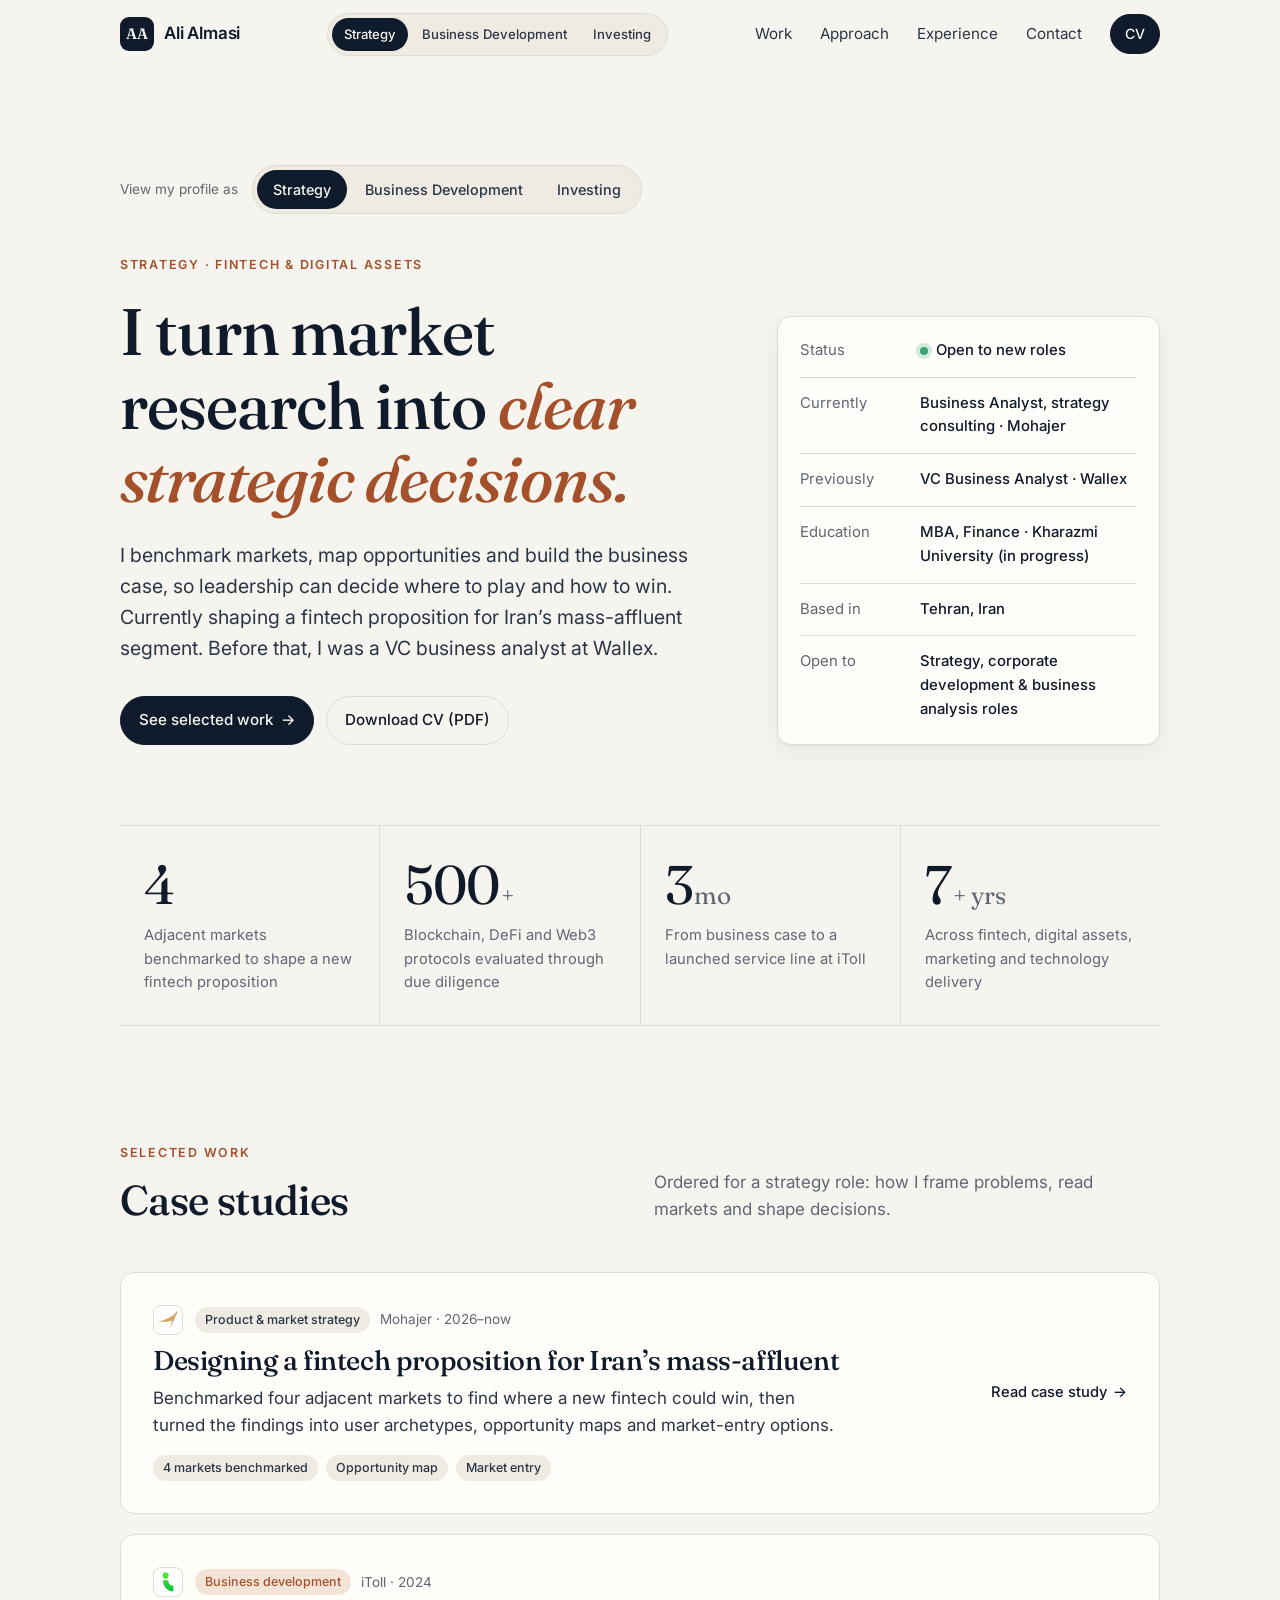
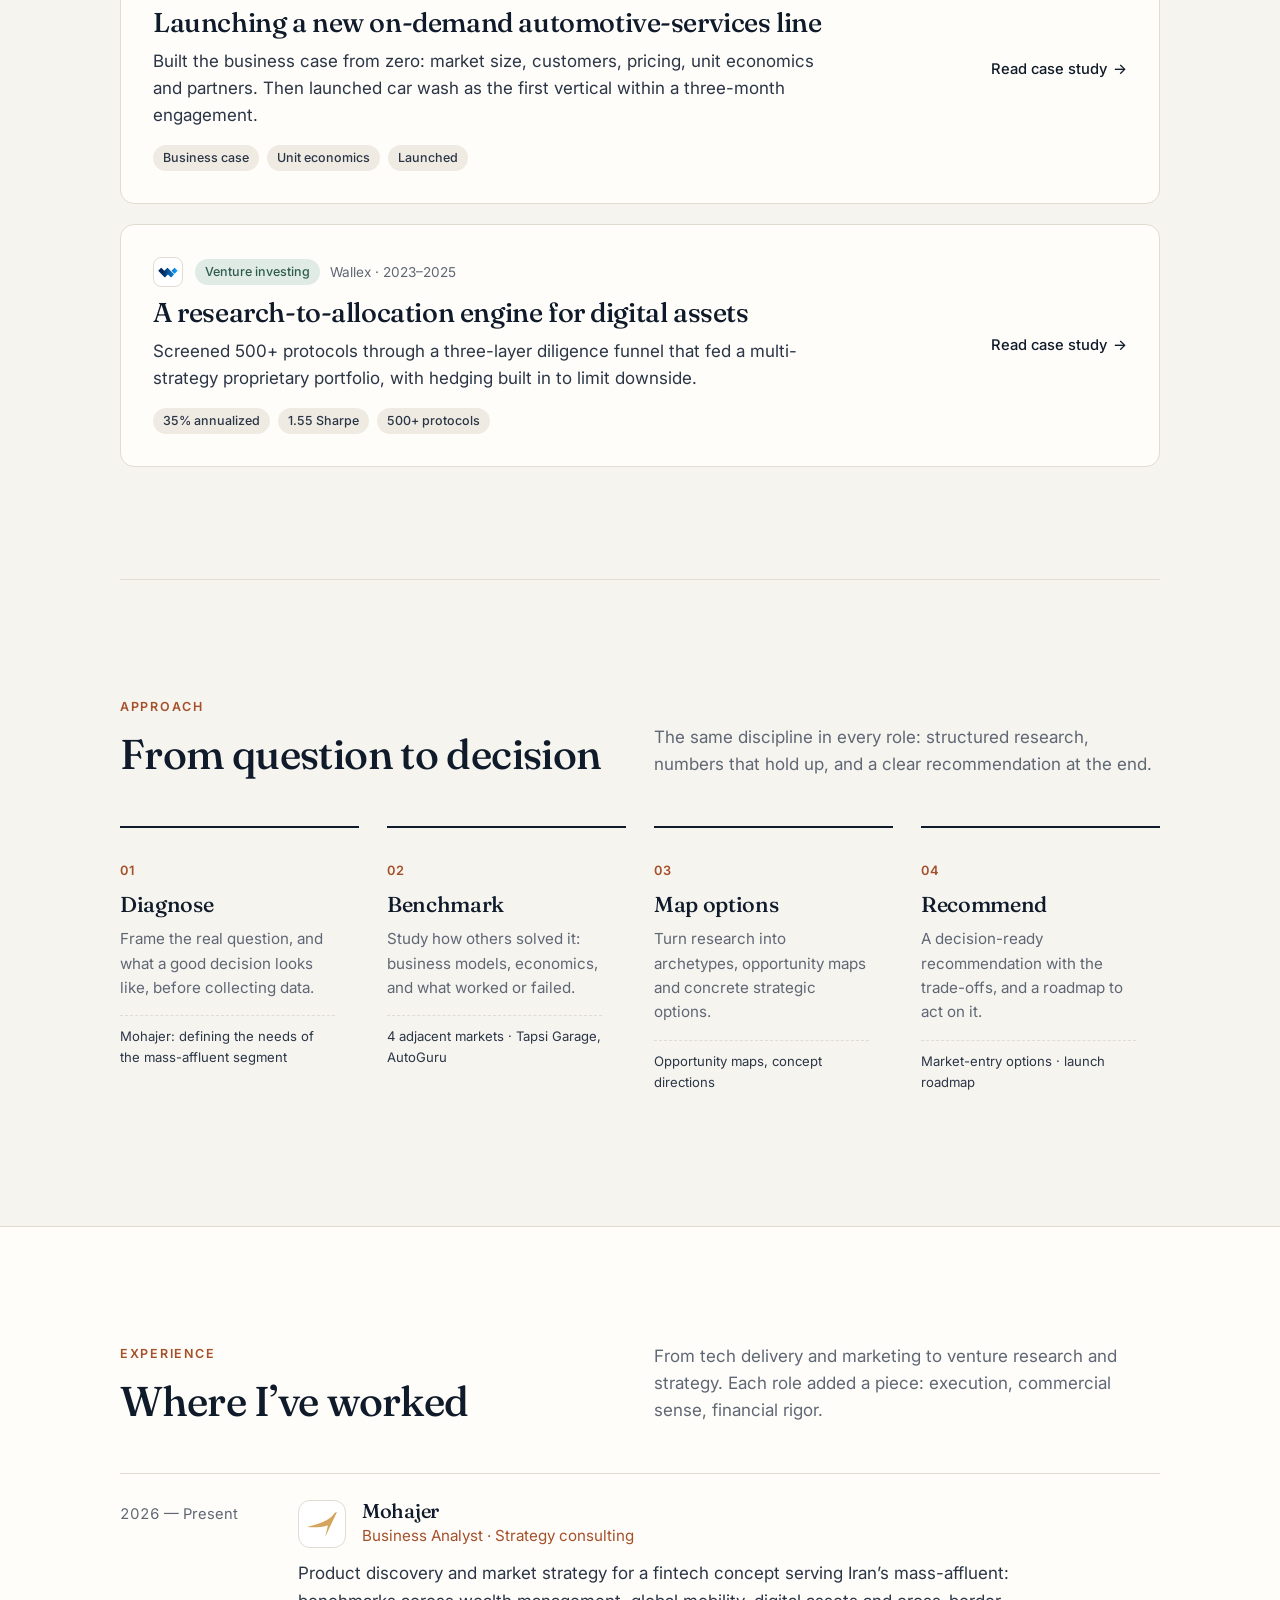
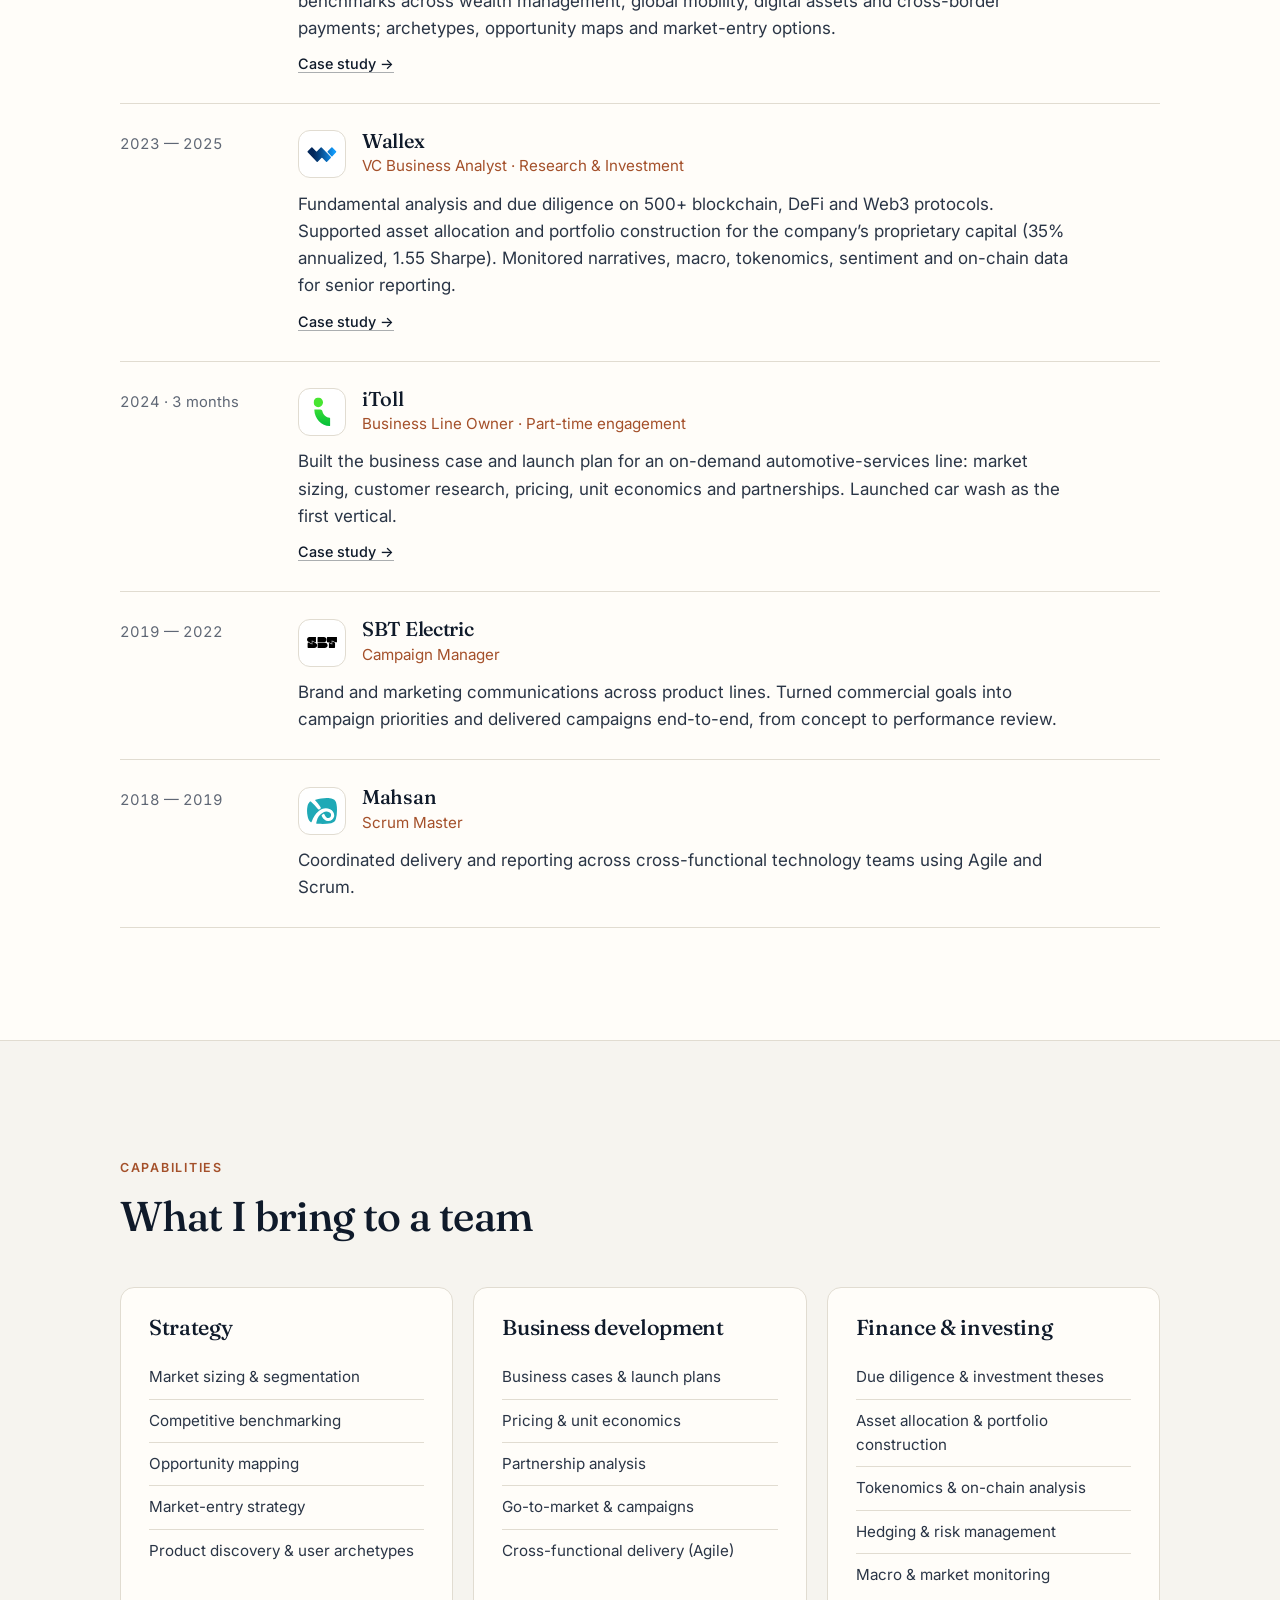
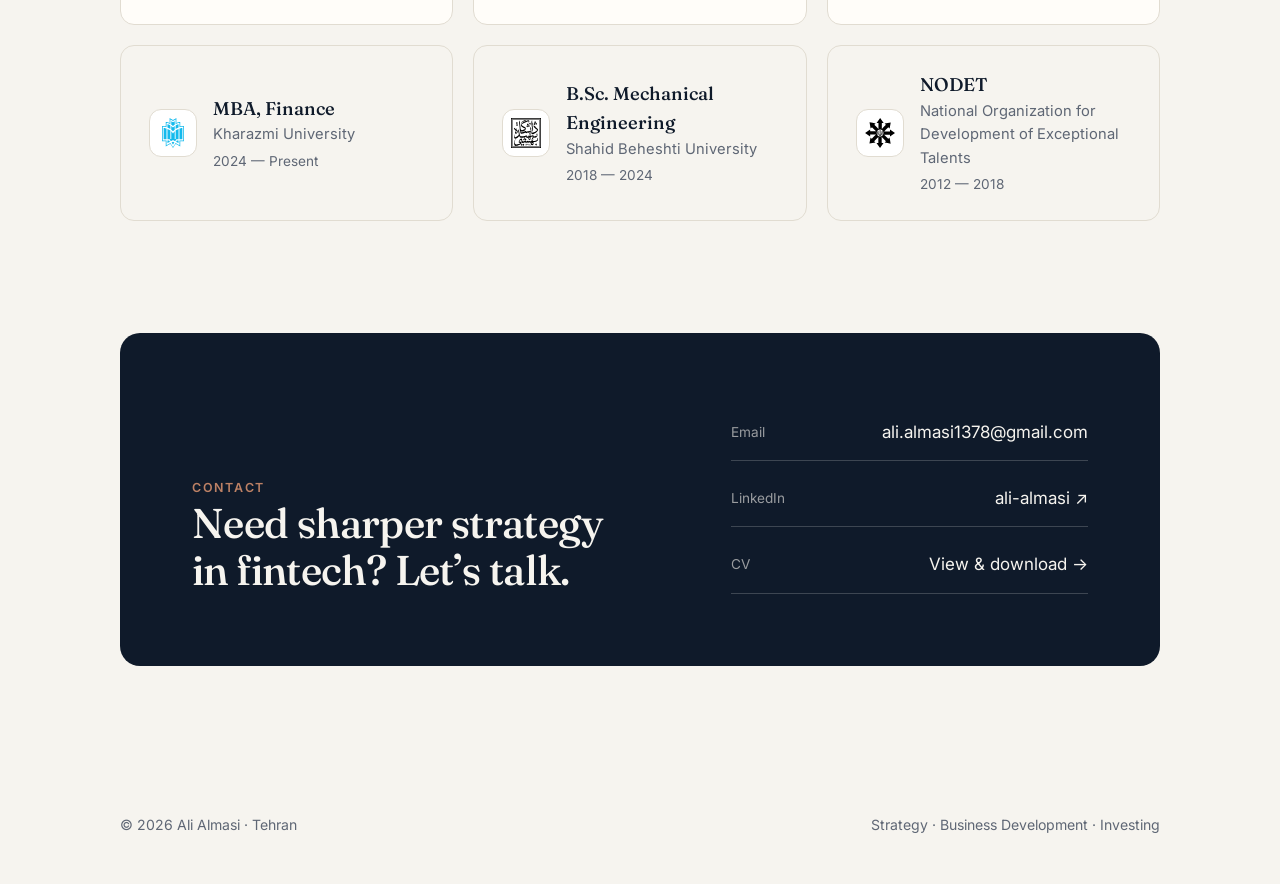
==== index.html @ 98c7c1e0 "Add files via upload" ====
<!doctype html>
<html lang="en" class="no-js" data-lens="strategy">
<head>
  <meta charset="utf-8">
  <meta name="viewport" content="width=device-width, initial-scale=1">
  <title>Ali Almasi — Strategy, Business Development &amp; Investing</title>
  <meta name="description" content="Ali Almasi — strategy, business development and venture investing across fintech and digital assets. Case studies from Wallex, iToll and Mohajer. Based in Tehran.">
  <meta name="author" content="Ali Almasi">
  <meta property="og:type" content="website">
  <meta property="og:title" content="Ali Almasi — Strategy, Business Development &amp; Investing">
  <meta property="og:description" content="Market research turned into decisions, new business lines and investment theses — across fintech and digital assets.">
  <meta property="og:image" content="https://alialmessi.github.io/assets/og-image.png">
  <meta property="og:url" content="https://alialmessi.github.io/">
  <link rel="canonical" href="https://alialmessi.github.io/">
  <meta name="twitter:card" content="summary_large_image">
  <meta name="theme-color" content="#0f1a2a">
  <link rel="icon" href="assets/favicon.svg" type="image/svg+xml">
  <link rel="preconnect" href="https://fonts.googleapis.com">
  <link rel="preconnect" href="https://fonts.gstatic.com" crossorigin>
  <link href="https://fonts.googleapis.com/css2?family=Fraunces:ital,opsz,wght@0,9..144,400;0,9..144,500;0,9..144,600;1,9..144,400;1,9..144,500&family=Inter:wght@400;500;600&display=swap" rel="stylesheet">
  <link rel="stylesheet" href="assets/css/style.css">
  <script>
    /* Apply the chosen direction before first paint (no flash). */
    (function () {
      var l = new URLSearchParams(location.search).get('lens');
      if (!l) { try { l = localStorage.getItem('aa-lens'); } catch (e) {} }
      if (['strategy', 'bd', 'investing'].indexOf(l) > -1) document.documentElement.setAttribute('data-lens', l);
    })();
  </script>
</head>
<body>
<a class="skip" href="#main">Skip to content</a>

<header class="site-header">
  <nav class="container nav" aria-label="Main">
    <a class="brand" href="#top"><span class="brand-mark">AA</span><span>Ali Almasi</span></a>

    <div class="lens-switch" role="group" aria-label="View profile as">
      <button type="button" data-lens-btn="strategy" aria-pressed="true">Strategy</button>
      <button type="button" data-lens-btn="bd" aria-pressed="false">Business Development</button>
      <button type="button" data-lens-btn="investing" aria-pressed="false">Investing</button>
    </div>

    <button class="nav-toggle" aria-expanded="false" aria-controls="nav-links" aria-label="Menu">
      <svg width="18" height="18" viewBox="0 0 24 24" fill="none" stroke="currentColor" stroke-width="2" stroke-linecap="round"><path d="M4 7h16M4 12h16M4 17h16"/></svg>
    </button>
    <ul class="nav-links" id="nav-links">
      <li><a href="#work">Work</a></li>
      <li><a href="#approach">Approach</a></li>
      <li><a href="#experience">Experience</a></li>
      <li><a href="#contact">Contact</a></li>
      <li><a class="btn btn-primary btn-sm" href="resume/" data-keep-lens>CV</a></li>
    </ul>
  </nav>
</header>

<main id="main">

  <!-- ================= HERO ================= -->
  <section class="hero" id="top">
    <div class="container">
      <div class="lens-bar">
        <span class="label">View my profile as</span>
        <div class="lens-switch" role="group" aria-label="View profile as">
          <button type="button" data-lens-btn="strategy" aria-pressed="true">Strategy</button>
          <button type="button" data-lens-btn="bd" aria-pressed="false"><span class="long">Business Development</span><span class="short">Biz Dev</span></button>
          <button type="button" data-lens-btn="investing" aria-pressed="false">Investing</button>
        </div>
      </div>

      <div class="hero-grid">
        <div data-lens-anim>
          <!-- Strategy -->
          <div data-show="strategy">
            <span class="eyebrow">Strategy · Fintech &amp; Digital Assets</span>
            <h1>I turn market research into <em>clear strategic decisions.</em></h1>
            <p class="lead">I benchmark markets, map opportunities and build the business case, so leadership can decide where to play and how to win. Currently shaping a fintech proposition for Iran’s mass-affluent segment. Before that, I was a VC business analyst at Wallex.</p>
          </div>
          <!-- Business development -->
          <div data-show="bd">
            <span class="eyebrow">Business Development · Fintech &amp; New Ventures</span>
            <h1>I build the case for <em>new lines of business</em> and help launch them.</h1>
            <p class="lead">Market sizing, pricing, unit economics and partnership analysis, taken all the way to launch. At iToll I took an on-demand automotive-services line from business case to a live first vertical in three months.</p>
          </div>
          <!-- Investing -->
          <div data-show="investing">
            <span class="eyebrow">Venture &amp; Investment Analysis · Digital Assets</span>
            <h1>I find <em>investable theses</em> in fast-moving markets.</h1>
            <p class="lead">Two years as a VC business analyst at Wallex: due diligence on 500+ blockchain, DeFi and Web3 protocols, and support for a proprietary multi-strategy portfolio that returned 35% annualized at a 1.55 Sharpe ratio.</p>
          </div>

          <div class="hero-cta">
            <a class="btn btn-primary" href="#work">See selected work <span class="arrow">→</span></a>
            <a class="btn btn-ghost" data-show="strategy" href="resume/Ali_Almasi_CV_Strategy.pdf" download>Download CV (PDF)</a>
            <a class="btn btn-ghost" data-show="bd" href="resume/Ali_Almasi_CV_Business_Development.pdf" download>Download CV (PDF)</a>
            <a class="btn btn-ghost" data-show="investing" href="resume/Ali_Almasi_CV_Investing.pdf" download>Download CV (PDF)</a>
          </div>
        </div>

        <aside class="profile-card" aria-label="Profile summary">
          <dl>
            <div class="row"><dt>Status</dt><dd><span class="status">Open to new roles</span></dd></div>
            <div class="row"><dt>Currently</dt><dd>Business Analyst, strategy consulting · Mohajer</dd></div>
            <div class="row"><dt>Previously</dt><dd>VC Business Analyst · Wallex</dd></div>
            <div class="row"><dt>Education</dt><dd>MBA, Finance · Kharazmi University (in progress)</dd></div>
            <div class="row"><dt>Based in</dt><dd>Tehran, Iran</dd></div>
            <div class="row"><dt>Open to</dt><dd data-lens-anim>
              <span data-show="strategy">Strategy, corporate development &amp; business analysis roles</span>
              <span data-show="bd">Business development, partnerships &amp; new-venture roles</span>
              <span data-show="investing">VC, investment analyst &amp; research roles</span>
            </dd></div>
          </dl>
        </aside>
      </div>
    </div>
  </section>

  <!-- ================= STATS ================= -->
  <section class="stats" aria-label="Key numbers">
    <div class="container">
      <div class="stats-grid" data-lens-anim>
        <div class="stat lensable" style="--o-s:2;--o-b:4;--o-i:1">
          <div class="stat-num">500<small>+</small></div>
          <p>Blockchain, DeFi and Web3 protocols evaluated through due diligence</p>
        </div>
        <div class="stat lensable" data-show="investing" style="--o-i:2">
          <div class="stat-num">35<small>%</small></div>
          <p>Annualized return of the proprietary portfolio I supported at Wallex</p>
        </div>
        <div class="stat lensable" data-show="investing" style="--o-i:3">
          <div class="stat-num">1.55</div>
          <p>Sharpe ratio on the same portfolio, with hedged downside</p>
        </div>
        <div class="stat lensable" data-show="investing" style="--o-i:4">
          <div class="stat-num">3</div>
          <p>Portfolio strategies: liquid venture, value/growth and DeFi yield</p>
        </div>
        <div class="stat lensable" data-show="strategy bd" style="--o-s:1;--o-b:2">
          <div class="stat-num">4</div>
          <p>Adjacent markets benchmarked to shape a new fintech proposition</p>
        </div>
        <div class="stat lensable" data-show="strategy bd" style="--o-s:3;--o-b:1">
          <div class="stat-num">3<small>mo</small></div>
          <p>From business case to a launched service line at iToll</p>
        </div>
        <div class="stat lensable" data-show="strategy bd" style="--o-s:4;--o-b:3">
          <div class="stat-num">7<small>+ yrs</small></div>
          <p>Across fintech, digital assets, marketing and technology delivery</p>
        </div>
      </div>
    </div>
  </section>

  <!-- ================= WORK ================= -->
  <section id="work">
    <div class="container">
      <div class="section-head reveal">
        <div>
          <span class="eyebrow">Selected work</span>
          <h2>Case studies</h2>
        </div>
        <p data-show="strategy">Ordered for a strategy role: how I frame problems, read markets and shape decisions.</p>
        <p data-show="bd">Ordered for a business development role: from opportunity to launched business.</p>
        <p data-show="investing">Ordered for an investing role: research, diligence and portfolio construction first.</p>
      </div>

      <div class="work-list" style="display:flex;flex-direction:column" data-lens-anim>
        <a class="work-card lensable reveal" href="work/wallex.html" data-keep-lens style="--o-s:3;--o-b:3;--o-i:1">
          <div>
            <div class="work-meta"><span class="logo-tile sm"><img src="assets/logos/wallex.svg" alt="Wallex logo" width="32" height="32"></span><span class="tag green">Venture investing</span><span>Wallex · 2023–2025</span></div>
            <h3>A research-to-allocation engine for digital assets</h3>
            <p>Screened 500+ protocols through a three-layer diligence funnel that fed a multi-strategy proprietary portfolio, with hedging built in to limit downside.</p>
            <div class="work-result">
              <span class="tag neutral">35% annualized</span>
              <span class="tag neutral">1.55 Sharpe</span>
              <span class="tag neutral">500+ protocols</span>
            </div>
          </div>
          <span class="work-go">Read case study <span class="arrow">→</span></span>
        </a>

        <a class="work-card lensable reveal" href="work/itoll.html" data-keep-lens style="--o-s:2;--o-b:1;--o-i:3">
          <div>
            <div class="work-meta"><span class="logo-tile sm"><img src="assets/logos/itoll.svg" alt="iToll logo" width="32" height="32"></span><span class="tag">Business development</span><span>iToll · 2024</span></div>
            <h3>Launching a new on-demand automotive-services line</h3>
            <p>Built the business case from zero: market size, customers, pricing, unit economics and partners. Then launched car wash as the first vertical within a three-month engagement.</p>
            <div class="work-result">
              <span class="tag neutral">Business case</span>
              <span class="tag neutral">Unit economics</span>
              <span class="tag neutral">Launched</span>
            </div>
          </div>
          <span class="work-go">Read case study <span class="arrow">→</span></span>
        </a>

        <a class="work-card lensable reveal" href="work/mohajer.html" data-keep-lens style="--o-s:1;--o-b:2;--o-i:2">
          <div>
            <div class="work-meta"><span class="logo-tile sm"><img src="assets/logos/mohajer.svg" alt="Mohajer logo" width="32" height="32"></span><span class="tag neutral">Product &amp; market strategy</span><span>Mohajer · 2026–now</span></div>
            <h3>Designing a fintech proposition for Iran’s mass-affluent</h3>
            <p>Benchmarked four adjacent markets to find where a new fintech could win, then turned the findings into user archetypes, opportunity maps and market-entry options.</p>
            <div class="work-result">
              <span class="tag neutral">4 markets benchmarked</span>
              <span class="tag neutral">Opportunity map</span>
              <span class="tag neutral">Market entry</span>
            </div>
          </div>
          <span class="work-go">Read case study <span class="arrow">→</span></span>
        </a>
      </div>
    </div>
  </section>

  <div class="container"><hr class="divider"></div>

  <!-- ================= APPROACH ================= -->
  <section id="approach">
    <div class="container">
      <div class="section-head reveal">
        <div>
          <span class="eyebrow">Approach</span>
          <h2 data-show="strategy">From question to decision</h2>
          <h2 data-show="bd">From opportunity to launch</h2>
          <h2 data-show="investing">From universe to conviction</h2>
        </div>
        <p>The same discipline in every role: structured research, numbers that hold up, and a clear recommendation at the end.</p>
      </div>

      <div class="method-grid reveal" data-show="strategy" data-lens-anim>
        <div class="method-step"><span class="n">01</span><h3>Diagnose</h3><p>Frame the real question, and what a good decision looks like, before collecting data.</p><p class="proof">Mohajer: defining the needs of the mass-affluent segment</p></div>
        <div class="method-step"><span class="n">02</span><h3>Benchmark</h3><p>Study how others solved it: business models, economics, and what worked or failed.</p><p class="proof">4 adjacent markets · Tapsi Garage, AutoGuru</p></div>
        <div class="method-step"><span class="n">03</span><h3>Map options</h3><p>Turn research into archetypes, opportunity maps and concrete strategic options.</p><p class="proof">Opportunity maps, concept directions</p></div>
        <div class="method-step"><span class="n">04</span><h3>Recommend</h3><p>A decision-ready recommendation with the trade-offs, and a roadmap to act on it.</p><p class="proof">Market-entry options · launch roadmap</p></div>
      </div>

      <div class="method-grid reveal" data-show="bd" data-lens-anim>
        <div class="method-step"><span class="n">01</span><h3>Spot</h3><p>Find the adjacent opportunity worth building, using the customers and assets the company already has.</p><p class="proof">iToll: on-demand automotive services</p></div>
        <div class="method-step"><span class="n">02</span><h3>Size</h3><p>Market sizing and customer research to test whether the demand is real and large enough.</p><p class="proof">Market sizing · customer research</p></div>
        <div class="method-step"><span class="n">03</span><h3>Build the case</h3><p>Pricing, unit economics and partnership model: the numbers that make it a business.</p><p class="proof">Pricing · unit economics · partners</p></div>
        <div class="method-step"><span class="n">04</span><h3>Launch</h3><p>Pick the first vertical, go live, and hand over a roadmap the team can run with.</p><p class="proof">Car wash launched first · roadmap handed over</p></div>
      </div>

      <div class="method-grid reveal" data-show="investing" data-lens-anim>
        <div class="method-step"><span class="n">01</span><h3>Screen</h3><p>Cover the full universe across infrastructure, financial applications and emerging sectors.</p><p class="proof">500+ protocols screened</p></div>
        <div class="method-step"><span class="n">02</span><h3>Diligence</h3><p>Protocol design, tokenomics and market positioning. Each layer filters out weak projects.</p><p class="proof">Fundamental + on-chain analysis</p></div>
        <div class="method-step"><span class="n">03</span><h3>Allocate</h3><p>Size positions across liquid venture, value/growth and DeFi-yield strategies.</p><p class="proof">35% annualized return</p></div>
        <div class="method-step"><span class="n">04</span><h3>Protect</h3><p>Hedge directional risk with options, staking, liquidity provision and delta-neutral structures.</p><p class="proof">1.55 Sharpe ratio</p></div>
      </div>
    </div>
  </section>

  <!-- ================= EXPERIENCE ================= -->
  <section id="experience" class="band">
    <div class="container">
      <div class="section-head reveal">
        <div>
          <span class="eyebrow">Experience</span>
          <h2>Where I’ve worked</h2>
        </div>
        <p>From tech delivery and marketing to venture research and strategy. Each role added a piece: execution, commercial sense, financial rigor.</p>
      </div>

      <ol class="xp">
        <li class="reveal">
          <div class="when">2026 — Present</div>
          <div>
            <div class="xp-head"><span class="logo-tile"><img src="assets/logos/mohajer.svg" alt="Mohajer logo" width="32" height="32"></span><div><h3>Mohajer</h3><div class="role">Business Analyst · Strategy consulting</div></div></div>
            <p>Product discovery and market strategy for a fintech concept serving Iran’s mass-affluent: benchmarks across wealth management, global mobility, digital assets and cross-border payments; archetypes, opportunity maps and market-entry options.</p>
            <a class="more" href="work/mohajer.html" data-keep-lens>Case study →</a>
          </div>
        </li>
        <li class="reveal">
          <div class="when">2023 — 2025</div>
          <div>
            <div class="xp-head"><span class="logo-tile"><img src="assets/logos/wallex.svg" alt="Wallex logo" width="32" height="32"></span><div><h3>Wallex</h3><div class="role">VC Business Analyst · Research &amp; Investment</div></div></div>
            <p>Fundamental analysis and due diligence on 500+ blockchain, DeFi and Web3 protocols. Supported asset allocation and portfolio construction for the company’s proprietary capital (35% annualized, 1.55 Sharpe). Monitored narratives, macro, tokenomics, sentiment and on-chain data for senior reporting.</p>
            <a class="more" href="work/wallex.html" data-keep-lens>Case study →</a>
          </div>
        </li>
        <li class="reveal">
          <div class="when">2024 · 3 months</div>
          <div>
            <div class="xp-head"><span class="logo-tile"><img src="assets/logos/itoll.svg" alt="iToll logo" width="32" height="32"></span><div><h3>iToll</h3><div class="role">Business Line Owner · Part-time engagement</div></div></div>
            <p>Built the business case and launch plan for an on-demand automotive-services line: market sizing, customer research, pricing, unit economics and partnerships. Launched car wash as the first vertical.</p>
            <a class="more" href="work/itoll.html" data-keep-lens>Case study →</a>
          </div>
        </li>
        <li class="reveal">
          <div class="when">2019 — 2022</div>
          <div>
            <div class="xp-head"><span class="logo-tile"><img src="assets/logos/sbt.svg" alt="SBT Electric logo" width="32" height="32"></span><div><h3>SBT Electric</h3><div class="role">Campaign Manager</div></div></div>
            <p>Brand and marketing communications across product lines. Turned commercial goals into campaign priorities and delivered campaigns end-to-end, from concept to performance review.</p>
          </div>
        </li>
        <li class="reveal">
          <div class="when">2018 — 2019</div>
          <div>
            <div class="xp-head"><span class="logo-tile"><img src="assets/logos/mahsan.svg" alt="Mahsan logo" width="32" height="32"></span><div><h3>Mahsan</h3><div class="role">Scrum Master</div></div></div>
            <p>Coordinated delivery and reporting across cross-functional technology teams using Agile and Scrum.</p>
          </div>
        </li>
      </ol>
    </div>
  </section>

  <!-- ================= CAPABILITIES ================= -->
  <section id="capabilities">
    <div class="container">
      <div class="section-head reveal">
        <div>
          <span class="eyebrow">Capabilities</span>
          <h2>What I bring to a team</h2>
        </div>
      </div>

      <div class="cap-grid" data-lens-anim>
        <div class="cap lensable reveal" style="--o-s:1;--o-b:2;--o-i:3">
          <h3>Strategy</h3>
          <ul>
            <li>Market sizing &amp; segmentation</li>
            <li>Competitive benchmarking</li>
            <li>Opportunity mapping</li>
            <li>Market-entry strategy</li>
            <li>Product discovery &amp; user archetypes</li>
          </ul>
        </div>
        <div class="cap lensable reveal" style="--o-s:2;--o-b:1;--o-i:2">
          <h3>Business development</h3>
          <ul>
            <li>Business cases &amp; launch plans</li>
            <li>Pricing &amp; unit economics</li>
            <li>Partnership analysis</li>
            <li>Go-to-market &amp; campaigns</li>
            <li>Cross-functional delivery (Agile)</li>
          </ul>
        </div>
        <div class="cap lensable reveal" style="--o-s:3;--o-b:3;--o-i:1">
          <h3>Finance &amp; investing</h3>
          <ul>
            <li>Due diligence &amp; investment theses</li>
            <li>Asset allocation &amp; portfolio construction</li>
            <li>Tokenomics &amp; on-chain analysis</li>
            <li>Hedging &amp; risk management</li>
            <li>Macro &amp; market monitoring</li>
          </ul>
        </div>
      </div>

      <div class="edu reveal">
        <div class="edu-item"><span class="logo-tile"><img src="assets/logos/kharazmi.svg" alt="Kharazmi University logo" width="32" height="32"></span><div><strong>MBA, Finance</strong><span class="muted">Kharazmi University</span><span class="when">2024 — Present</span></div></div>
        <div class="edu-item"><span class="logo-tile"><img src="assets/logos/sbu.svg" alt="Shahid Beheshti University logo" width="32" height="32"></span><div><strong>B.Sc. Mechanical Engineering</strong><span class="muted">Shahid Beheshti University</span><span class="when">2018 — 2024</span></div></div>
        <div class="edu-item"><span class="logo-tile"><img src="assets/logos/nodet.svg" alt="NODET logo" width="32" height="32"></span><div><strong>NODET</strong><span class="muted">National Organization for Development of Exceptional Talents</span><span class="when">2012 — 2018</span></div></div>
      </div>
    </div>
  </section>

  <!-- ================= CONTACT ================= -->
  <section id="contact" class="contact">
    <div class="container">
      <div class="contact-box reveal">
        <div data-lens-anim>
          <span class="eyebrow">Contact</span>
          <h2 data-show="strategy">Need sharper strategy in fintech? Let’s talk.</h2>
          <h2 data-show="bd">Building a new line of business? Let’s talk.</h2>
          <h2 data-show="investing">Investing in fintech or digital assets? Let’s talk.</h2>
        </div>
        <div class="contact-links">
          <a href="mailto:ali.almasi1378@gmail.com"><span>Email</span><span>ali.almasi1378@gmail.com</span></a>
          <a href="https://www.linkedin.com/in/ali-almasi-6737a318a/" target="_blank" rel="noopener"><span>LinkedIn</span><span>ali-almasi ↗</span></a>
          <a href="resume/" data-keep-lens><span>CV</span><span>View &amp; download →</span></a>
        </div>
      </div>
    </div>
  </section>
</main>

<footer class="site-footer">
  <div class="container">
    <span>© <span data-year>2026</span> Ali Almasi · Tehran</span>
    <span>Strategy · Business Development · Investing</span>
  </div>
</footer>

<script src="assets/js/main.js"></script>
</body>
</html>
---- assets/css/style.css ----
/* ==========================================================================
   Ali Almasi — Portfolio
   Editorial, numbers-first design. No build step; plain CSS.
   ========================================================================== */

:root {
  --bg: #f6f4ef;
  --surface: #fffdf9;
  --surface-2: #efebe3;
  --ink: #0f1a2a;
  --ink-2: #2a3546;
  --muted: #5f6775;
  --line: #e1dcd1;
  --accent: #a4502a;
  --accent-soft: #f4e4d8;
  --green: #2e5c4f;
  --green-soft: #e0ebe5;
  --shadow: 0 1px 2px rgba(15, 26, 42, .04), 0 8px 24px rgba(15, 26, 42, .06);

  --serif: "Fraunces", Georgia, "Times New Roman", serif;
  --sans: "Inter", system-ui, -apple-system, "Segoe UI", Roboto, sans-serif;

  --maxw: 1120px;
  --gutter: clamp(16px, 4vw, 40px);
  --radius: 14px;
  color-scheme: light;
}

@media (prefers-color-scheme: dark) {
  :root {
    --bg: #0c131d;
    --surface: #121b27;
    --surface-2: #182332;
    --ink: #ece8e0;
    --ink-2: #c9c4ba;
    --muted: #939aa6;
    --line: #243042;
    --accent: #e08a5c;
    --accent-soft: #2e2019;
    --green: #7fb8a4;
    --green-soft: #16261f;
    --shadow: 0 1px 2px rgba(0, 0, 0, .3), 0 8px 24px rgba(0, 0, 0, .25);
    color-scheme: dark;
  }
}

/* ---------- Base ---------- */
*, *::before, *::after { box-sizing: border-box; }
html { -webkit-text-size-adjust: 100%; scroll-behavior: smooth; }
@media (prefers-reduced-motion: reduce) { html { scroll-behavior: auto; } }

body {
  margin: 0;
  background: var(--bg);
  color: var(--ink);
  font-family: var(--sans);
  font-size: 17px;
  line-height: 1.6;
  -webkit-font-smoothing: antialiased;
  text-rendering: optimizeLegibility;
  overflow-x: hidden;
}

img, svg { display: block; max-width: 100%; }
a { color: inherit; text-decoration-color: color-mix(in srgb, currentColor 35%, transparent); text-underline-offset: 3px; }
a:hover { text-decoration-color: currentColor; }
:focus-visible { outline: 2px solid var(--accent); outline-offset: 3px; border-radius: 4px; }

h1, h2, h3 { font-family: var(--serif); font-weight: 500; line-height: 1.12; letter-spacing: -0.015em; margin: 0; }
h1 { font-size: clamp(2.3rem, 5.4vw, 4.1rem); }
h2 { font-size: clamp(1.8rem, 3.4vw, 2.6rem); }
h3 { font-size: 1.35rem; }
p { margin: 0 0 1em; }

.container { width: 100%; max-width: var(--maxw); margin: 0 auto; padding: 0 var(--gutter); }
.skip { position: absolute; left: -9999px; }
.skip:focus { left: 16px; top: 16px; background: var(--ink); color: var(--bg); padding: 8px 12px; z-index: 100; border-radius: 6px; }

.eyebrow {
  font-family: var(--sans);
  font-size: .78rem;
  font-weight: 600;
  letter-spacing: .14em;
  text-transform: uppercase;
  color: var(--accent);
}
.muted { color: var(--muted); }

/* ---------- Header ---------- */
.site-header {
  position: sticky; top: 0; z-index: 50;
  background: color-mix(in srgb, var(--bg) 85%, transparent);
  backdrop-filter: saturate(1.4) blur(12px);
  -webkit-backdrop-filter: saturate(1.4) blur(12px);
  border-bottom: 1px solid transparent;
  transition: border-color .2s ease;
}
.site-header.scrolled { border-bottom-color: var(--line); }
.nav { display: flex; align-items: center; justify-content: space-between; height: 68px; gap: 16px; }
.brand { display: flex; align-items: center; gap: 10px; text-decoration: none; font-weight: 600; letter-spacing: -.01em; }
.brand-mark {
  width: 34px; height: 34px; border-radius: 9px; display: grid; place-items: center;
  background: var(--ink); color: var(--bg); font-family: var(--serif); font-size: 15px; font-weight: 600;
}
.nav-links { display: flex; align-items: center; gap: 28px; list-style: none; margin: 0; padding: 0; font-size: .95rem; }
.nav-links a { text-decoration: none; color: var(--ink-2); }
.nav-links a:hover { color: var(--ink); }
.nav-toggle { display: none; background: none; border: 1px solid var(--line); border-radius: 8px; width: 42px; height: 38px; color: var(--ink); cursor: pointer; }

@media (max-width: 760px) {
  .nav-toggle { display: grid; place-items: center; }
  .nav-links {
    position: absolute; top: 100%; left: 0; right: 0; flex-direction: column; align-items: stretch; gap: 0;
    background: var(--bg); border-bottom: 1px solid var(--line); padding: 8px var(--gutter) 16px;
    display: none;
  }
  .nav-links.open { display: flex; }
  .nav-links li a { display: block; padding: 12px 0; border-bottom: 1px solid var(--line); }
  .nav-links li:last-child a { border-bottom: 0; }
  .nav-links .btn { margin-top: 12px; justify-content: center; }
}

/* ---------- Lens (direction) switcher ----------
   <html data-lens="strategy|bd|investing"> drives everything:
   - [data-show="a b"] elements appear only for listed lenses
   - .lensable elements take their order from --o-s / --o-b / --o-i      */
html[data-lens="strategy"] [data-show]:not([data-show~="strategy"]),
html[data-lens="bd"] [data-show]:not([data-show~="bd"]),
html[data-lens="investing"] [data-show]:not([data-show~="investing"]) { display: none !important; }
html[data-lens="strategy"] .lensable { order: var(--o-s, 0); }
html[data-lens="bd"] .lensable { order: var(--o-b, 0); }
html[data-lens="investing"] .lensable { order: var(--o-i, 0); }

.lens-switch {
  display: inline-flex; gap: 2px; padding: 4px; border-radius: 999px;
  background: var(--surface-2); border: 1px solid var(--line);
}
.lens-switch button {
  font: inherit; font-size: .9rem; font-weight: 500; border: 0; background: transparent; color: var(--ink-2);
  padding: 8px 16px; border-radius: 999px; cursor: pointer; white-space: nowrap; transition: background .2s ease, color .2s ease;
}
.lens-switch button:hover { color: var(--ink); }
.lens-switch button[aria-pressed="true"] { background: var(--ink); color: var(--bg); }
.lens-switch .short { display: none; }
.lens-bar { display: flex; align-items: center; gap: 14px; flex-wrap: wrap; margin-bottom: 36px; }
.lens-bar .label { font-size: .85rem; color: var(--muted); }
.nav .lens-switch { opacity: 0; pointer-events: none; transition: opacity .2s ease; }
.nav .lens-switch button { font-size: .82rem; padding: 6px 12px; }
.site-header.past-hero .nav .lens-switch { opacity: 1; pointer-events: auto; }
@media (max-width: 980px) { .nav .lens-switch { display: none; } }
@media (max-width: 480px) {
  .lens-bar .lens-switch { display: flex; width: 100%; }
  .lens-switch button { flex: 1; padding: 9px 8px; }
  .lens-switch .long { display: none; }
  .lens-switch .short { display: inline; }
}
.lens-fade { animation: lensFade .45s ease; }
@keyframes lensFade { from { opacity: .35; transform: translateY(4px); } to { opacity: 1; transform: none; } }
@media (prefers-reduced-motion: reduce) { .lens-fade { animation: none; } }

/* ---------- Buttons ---------- */
.btn {
  display: inline-flex; align-items: center; gap: 8px;
  padding: 11px 18px; border-radius: 999px; font-size: .95rem; font-weight: 500;
  text-decoration: none; border: 1px solid var(--ink); transition: transform .15s ease, background .15s ease, color .15s ease;
}
.btn-primary { background: var(--ink); color: var(--bg) !important; }
.btn-primary:hover { transform: translateY(-1px); }
.btn-ghost { background: transparent; color: var(--ink); border-color: var(--line); }
.btn-ghost:hover { border-color: var(--ink); }
.btn-sm { padding: 8px 14px; font-size: .88rem; }
.arrow { transition: transform .15s ease; }
a:hover .arrow { transform: translateX(3px); }

/* ---------- Sections ---------- */
section { padding: clamp(64px, 9vw, 112px) 0; }
.section-head { display: flex; justify-content: space-between; align-items: end; gap: 24px; margin-bottom: 48px; flex-wrap: wrap; }
.section-head h2 { max-width: 20ch; margin-top: 12px; }
.section-head p { max-width: 46ch; margin: 0; color: var(--muted); }
.divider { border: 0; border-top: 1px solid var(--line); margin: 0; }

/* ---------- Hero ---------- */
.hero { padding-top: clamp(48px, 8vw, 96px); padding-bottom: clamp(48px, 7vw, 80px); }
.hero-grid { display: grid; grid-template-columns: 1.55fr 1fr; gap: clamp(32px, 5vw, 72px); align-items: end; }
.hero h1 { margin: 18px 0 24px; }
.hero h1 em { font-style: italic; color: var(--accent); }
.hero .lead { font-size: clamp(1.05rem, 1.6vw, 1.22rem); color: var(--ink-2); max-width: 56ch; }
.hero-cta { display: flex; gap: 12px; flex-wrap: wrap; margin-top: 32px; }

.profile-card {
  background: var(--surface); border: 1px solid var(--line); border-radius: var(--radius);
  padding: 8px 22px; box-shadow: var(--shadow);
}
.profile-card dl { margin: 0; }
.profile-card .row { display: grid; grid-template-columns: 108px 1fr; gap: 12px; padding: 14px 0; border-bottom: 1px solid var(--line); font-size: .93rem; }
.profile-card .row:last-child { border-bottom: 0; }
.profile-card dt { color: var(--muted); }
.profile-card dd { margin: 0; font-weight: 500; }
.status { display: inline-flex; align-items: center; gap: 8px; }
.status::before { content: ""; width: 8px; height: 8px; border-radius: 50%; background: #3aa376; box-shadow: 0 0 0 4px color-mix(in srgb, #3aa376 22%, transparent); }

@media (max-width: 900px) { .hero-grid { grid-template-columns: 1fr; align-items: start; } }

/* ---------- Stats ---------- */
.stats { padding: 0; }
.stats-grid {
  display: grid; grid-template-columns: repeat(4, 1fr); gap: 1px; background: var(--line);
  border-top: 1px solid var(--line); border-bottom: 1px solid var(--line);
}
.stat { padding: 32px 24px 30px; background: var(--bg); }
.stat-num { font-family: var(--serif); font-size: clamp(2.4rem, 4.4vw, 3.4rem); line-height: 1; letter-spacing: -.02em; }
.stat-num small { font-size: .45em; margin-left: 2px; color: var(--muted); letter-spacing: 0; }
.stat p { margin: 12px 0 0; font-size: .92rem; color: var(--muted); max-width: 24ch; }
@media (max-width: 860px) { .stats-grid { grid-template-columns: 1fr 1fr; } }
@media (max-width: 420px) { .stat { padding: 24px 14px; } }

/* ---------- Work cards ---------- */
.work-list { display: grid; gap: 20px; }
.work-card {
  display: grid; grid-template-columns: 1fr auto; gap: 28px; align-items: start;
  padding: 32px; background: var(--surface); border: 1px solid var(--line); border-radius: var(--radius);
  text-decoration: none; transition: border-color .2s ease, transform .2s ease, box-shadow .2s ease;
}
.work-card:hover { border-color: color-mix(in srgb, var(--ink) 30%, var(--line)); transform: translateY(-2px); box-shadow: var(--shadow); }
.work-index { font-family: var(--serif); font-size: 2rem; color: var(--muted); line-height: 1; }
.work-meta { display: flex; gap: 10px; flex-wrap: wrap; align-items: center; font-size: .85rem; color: var(--muted); margin-bottom: 10px; }
.tag { display: inline-block; padding: 3px 10px; border-radius: 999px; font-size: .78rem; font-weight: 500; background: var(--accent-soft); color: var(--accent); }
.tag.green { background: var(--green-soft); color: var(--green); }
.tag.neutral { background: var(--surface-2); color: var(--ink-2); }
.work-card h3 { font-size: clamp(1.35rem, 2.3vw, 1.7rem); margin-bottom: 10px; }
.work-card p { color: var(--ink-2); margin: 0; max-width: 62ch; }
.work-result { margin-top: 16px; display: flex; gap: 8px; flex-wrap: wrap; }
.work-go { align-self: center; font-size: .92rem; font-weight: 500; white-space: nowrap; display: inline-flex; gap: 6px; }
.work-card:hover .arrow { transform: translateX(3px); }
@media (max-width: 760px) {
  .work-card { grid-template-columns: 1fr; gap: 12px; padding: 24px; }
  .work-go { align-self: start; margin-top: 4px; }
}

/* ---------- Method ---------- */
.method-grid { display: grid; grid-template-columns: repeat(4, 1fr); gap: 0 28px; }
.method-step { padding: 28px 24px 8px 0; border-top: 2px solid var(--ink); position: relative; }
.method-step .n { font-size: .8rem; font-weight: 600; color: var(--accent); letter-spacing: .1em; }
.method-step h3 { margin: 10px 0 10px; }
.method-step p { color: var(--muted); font-size: .95rem; }
.method-step .proof { font-size: .82rem; color: var(--ink-2); border-top: 1px dashed var(--line); padding-top: 10px; margin-top: 4px; }
@media (max-width: 860px) {
  .method-grid { grid-template-columns: 1fr 1fr; gap: 28px; }
}
@media (max-width: 520px) {
  .method-grid { grid-template-columns: 1fr; }
  .method-step { padding-right: 0; }
}

/* ---------- Experience ---------- */
.band { background: var(--surface); border-top: 1px solid var(--line); border-bottom: 1px solid var(--line); }
.xp { list-style: none; margin: 0; padding: 0; }
.xp li { display: grid; grid-template-columns: 150px 1fr; gap: 28px; padding: 26px 0; border-top: 1px solid var(--line); }
.xp li:last-child { border-bottom: 1px solid var(--line); }
.xp .when { color: var(--muted); font-size: .92rem; font-variant-numeric: tabular-nums; padding-top: 3px; }
.xp h3 { font-size: 1.25rem; }
.xp .role { color: var(--accent); font-size: .95rem; margin: 4px 0 10px; }
.xp p { color: var(--ink-2); margin: 0; max-width: 70ch; }
.xp .more { display: inline-block; margin-top: 10px; font-size: .9rem; font-weight: 500; }
@media (max-width: 640px) { .xp li { grid-template-columns: 1fr; gap: 6px; } }

/* ---------- Capabilities ---------- */
.cap-grid { display: grid; grid-template-columns: repeat(3, 1fr); gap: 20px; }
.cap { background: var(--surface); border: 1px solid var(--line); border-radius: var(--radius); padding: 28px; }
.cap h3 { margin-bottom: 16px; }
.cap ul { list-style: none; margin: 0; padding: 0; }
.cap li { padding: 9px 0; border-top: 1px solid var(--line); font-size: .95rem; color: var(--ink-2); }
.cap li:first-child { border-top: 0; }
.edu { display: grid; grid-template-columns: 1fr 1fr; gap: 20px; margin-top: 20px; }
.edu-item { padding: 24px 28px; border: 1px solid var(--line); border-radius: var(--radius); display: flex; justify-content: space-between; gap: 16px; align-items: baseline; flex-wrap: wrap; }
.edu-item strong { font-family: var(--serif); font-weight: 500; font-size: 1.15rem; display: block; }
@media (max-width: 860px) { .cap-grid, .edu { grid-template-columns: 1fr; } }

/* ---------- Contact ---------- */
.contact { text-align: left; padding-top: 0; }
.contact-box {
  background: var(--ink); color: var(--bg); border-radius: calc(var(--radius) + 6px);
  padding: clamp(32px, 6vw, 72px); display: grid; grid-template-columns: 1.4fr 1fr; gap: 40px; align-items: end;
}
.contact-box h2 { color: var(--bg); max-width: 16ch; }
.contact-box .eyebrow { color: color-mix(in srgb, var(--accent) 70%, var(--bg)); }
.contact-links { display: grid; gap: 10px; }
.contact-links a {
  display: flex; justify-content: space-between; align-items: center; gap: 12px;
  padding: 14px 0; border-bottom: 1px solid color-mix(in srgb, var(--bg) 20%, transparent);
  text-decoration: none; color: var(--bg); overflow-wrap: anywhere;
}
.contact-links a span:first-child { color: color-mix(in srgb, var(--bg) 60%, transparent); font-size: .85rem; min-width: 70px; }
.contact-links a span:last-child { text-align: right; }
@media (max-width: 860px) { .contact-box { grid-template-columns: 1fr; } }

/* ---------- Footer ---------- */
.site-footer { padding: 36px 0 48px; color: var(--muted); font-size: .88rem; }
.site-footer .container { display: flex; justify-content: space-between; gap: 16px; flex-wrap: wrap; }

/* ==========================================================================
   Case study pages
   ========================================================================== */
.cs-hero { padding-top: clamp(40px, 7vw, 80px); padding-bottom: 40px; }
.back { display: inline-flex; align-items: center; gap: 6px; font-size: .92rem; text-decoration: none; color: var(--muted); margin-bottom: 28px; }
.back:hover { color: var(--ink); }
.cs-hero h1 { font-size: clamp(2.1rem, 4.8vw, 3.6rem); max-width: 22ch; margin: 16px 0 22px; }
.cs-hero .lead { font-size: clamp(1.05rem, 1.6vw, 1.2rem); color: var(--ink-2); max-width: 62ch; }
.cs-meta { display: grid; grid-template-columns: repeat(4, 1fr); border-top: 1px solid var(--line); border-bottom: 1px solid var(--line); margin-top: 40px; }
.cs-meta div { padding: 20px 20px 20px 0; }
.cs-meta div + div { padding-left: 20px; border-left: 1px solid var(--line); }
.cs-meta dt { font-size: .78rem; text-transform: uppercase; letter-spacing: .12em; color: var(--muted); margin-bottom: 6px; }
.cs-meta dd { margin: 0; font-weight: 500; font-size: .98rem; }
@media (max-width: 760px) {
  .cs-meta { grid-template-columns: 1fr 1fr; }
  .cs-meta div:nth-child(3) { padding-left: 0; border-left: 0; }
  .cs-meta div:nth-child(n+3) { border-top: 1px solid var(--line); }
}

.cs-body section { padding: 56px 0; border-top: 1px solid var(--line); }
.cs-body section:first-child { border-top: 0; }
.cs-row { display: grid; grid-template-columns: 220px 1fr; gap: 40px; }
.cs-row > h2 { font-size: 1.05rem; font-family: var(--sans); font-weight: 600; letter-spacing: .12em; text-transform: uppercase; color: var(--accent); padding-top: 6px; }
.cs-row .content { max-width: 72ch; }
.cs-row .content > p:first-child { font-family: var(--serif); font-size: clamp(1.25rem, 2vw, 1.5rem); line-height: 1.4; color: var(--ink); }
.cs-row .content p { color: var(--ink-2); }
.cs-row .wide { max-width: none; }
@media (max-width: 860px) { .cs-row { grid-template-columns: 1fr; gap: 16px; } }

.checklist { list-style: none; padding: 0; margin: 8px 0 0; display: grid; gap: 12px; }
.checklist li { position: relative; padding-left: 30px; color: var(--ink-2); }
.checklist li::before {
  content: ""; position: absolute; left: 0; top: .42em; width: 16px; height: 16px; border-radius: 50%;
  background: var(--green-soft); border: 1.5px solid var(--green);
}
.checklist li::after {
  content: ""; position: absolute; left: 5px; top: calc(.42em + 4px); width: 5px; height: 8px;
  border: solid var(--green); border-width: 0 1.5px 1.5px 0; transform: rotate(45deg);
}
.checklist strong { color: var(--ink); font-weight: 600; }

.chips { display: flex; flex-wrap: wrap; gap: 8px; }

/* Process flow diagram */
.flow { display: grid; grid-template-columns: repeat(var(--steps, 5), 1fr); gap: 10px; margin-top: 8px; }
.flow-step {
  background: var(--surface); border: 1px solid var(--line); border-radius: 12px; padding: 18px 16px; position: relative;
}
.flow-step .n { font-size: .75rem; font-weight: 600; color: var(--accent); letter-spacing: .1em; }
.flow-step h4 { margin: 6px 0 6px; font-size: 1rem; font-weight: 600; }
.flow-step p { margin: 0; font-size: .87rem; color: var(--muted); line-height: 1.45; }
.flow-step:not(:last-child)::after {
  content: "→"; position: absolute; right: -10px; top: 50%; transform: translate(50%, -50%);
  color: var(--muted); font-size: .9rem; z-index: 1;
}
.flow-result {
  margin-top: 12px; padding: 18px 20px; border-radius: 12px; background: var(--ink); color: var(--bg);
  display: flex; justify-content: space-between; align-items: center; gap: 16px; flex-wrap: wrap;
}
.flow-result strong { font-family: var(--serif); font-weight: 500; font-size: 1.2rem; }
.flow-result span { color: color-mix(in srgb, var(--bg) 70%, transparent); font-size: .9rem; }
@media (max-width: 900px) {
  .flow { grid-template-columns: 1fr; }
  .flow-step:not(:last-child)::after { content: "↓"; right: 50%; top: auto; bottom: -10px; transform: translate(50%, 50%); }
}

/* Converge diagram (inputs → synthesis → outputs) */
.converge { display: grid; grid-template-columns: 1fr 40px 1fr; gap: 12px; align-items: stretch; margin-top: 8px; }
.converge .col { display: grid; gap: 10px; }
.converge .col-label { font-size: .75rem; text-transform: uppercase; letter-spacing: .12em; color: var(--muted); font-weight: 600; margin-bottom: 2px; }
.node { background: var(--surface); border: 1px solid var(--line); border-radius: 10px; padding: 14px 16px; font-size: .95rem; font-weight: 500; }
.node small { display: block; font-weight: 400; color: var(--muted); font-size: .84rem; margin-top: 2px; }
.node.out { border-left: 3px solid var(--accent); }
.converge .mid { display: grid; place-items: center; color: var(--muted); font-size: 1.3rem; }
@media (max-width: 760px) {
  .converge { grid-template-columns: 1fr; }
  .converge .mid { transform: rotate(90deg); height: 30px; }
}

/* Funnel diagram */
.funnel { display: grid; gap: 8px; margin-top: 8px; }
.funnel-layer {
  margin: 0 auto; width: var(--w); padding: 16px 20px; border-radius: 10px;
  background: var(--surface); border: 1px solid var(--line);
  display: flex; justify-content: space-between; align-items: center; gap: 16px; flex-wrap: wrap;
}
.funnel-layer strong { font-weight: 600; }
.funnel-layer span { color: var(--muted); font-size: .88rem; }
.funnel-layer.top { background: var(--surface-2); }
.funnel-layer.end { background: var(--ink); color: var(--bg); border-color: var(--ink); justify-content: center; }
.funnel-layer.end span { color: color-mix(in srgb, var(--bg) 70%, transparent); }
@media (max-width: 640px) { .funnel-layer { width: 100% !important; } }

/* Cards grid used inside case studies */
.mini-grid { display: grid; grid-template-columns: repeat(var(--cols, 3), 1fr); gap: 12px; margin-top: 8px; }
.mini { background: var(--surface); border: 1px solid var(--line); border-radius: 12px; padding: 20px; }
.mini .k { font-size: .75rem; text-transform: uppercase; letter-spacing: .12em; color: var(--accent); font-weight: 600; }
.mini h4 { margin: 8px 0 6px; font-size: 1.05rem; font-weight: 600; }
.mini p { margin: 0; font-size: .9rem; color: var(--muted); line-height: 1.5; }
@media (max-width: 860px) { .mini-grid { grid-template-columns: 1fr 1fr; } }
@media (max-width: 560px) { .mini-grid { grid-template-columns: 1fr; } }

/* Big result numbers */
.results { display: grid; grid-template-columns: repeat(var(--cols, 3), 1fr); gap: 12px; margin-top: 8px; }
.result { padding: 24px; border-radius: 12px; background: var(--green-soft); }
.result .num { font-family: var(--serif); font-size: clamp(2.2rem, 4vw, 3rem); line-height: 1; color: var(--green); }
.result p { margin: 10px 0 0; font-size: .9rem; color: var(--ink-2); }
.note { font-size: .86rem; color: var(--muted); margin-top: 14px; padding-left: 12px; border-left: 2px solid var(--line); }
@media (max-width: 640px) { .results { grid-template-columns: 1fr; } }

/* Next case study */
.next-cs { display: grid; grid-template-columns: 1fr 1fr; gap: 16px; padding-bottom: 24px; }
.next-cs a {
  display: block; padding: 24px 28px; border: 1px solid var(--line); border-radius: var(--radius);
  text-decoration: none; background: var(--surface); transition: border-color .2s ease;
}
.next-cs a:hover { border-color: var(--ink); }
.next-cs small { display: block; color: var(--muted); font-size: .82rem; margin-bottom: 6px; }
.next-cs strong { font-family: var(--serif); font-weight: 500; font-size: 1.2rem; }
.next-cs a.right { text-align: right; }
@media (max-width: 640px) { .next-cs { grid-template-columns: 1fr; } .next-cs a.right { text-align: left; } }

/* ---------- Reveal on scroll (JS adds .pending only below the fold) ---------- */
.reveal { transition: opacity .6s ease, transform .6s ease; }
.reveal.pending { opacity: 0; transform: translateY(14px); }
@media (prefers-reduced-motion: reduce) { .reveal { transition: none; } .reveal.pending { opacity: 1; transform: none; } }

/* ---------- Print (for the site itself) ---------- */
@media print {
  .site-header, .hero-cta, .nav-toggle, .contact, .next-cs { display: none !important; }
  body { background: #fff; color: #000; }
  .reveal, .reveal.pending { opacity: 1 !important; transform: none !important; }
}

/* ---------- Logo tiles (company / school) ----------
   Always a light tile so dark logos stay visible in dark mode. */
.logo-tile {
  --pad: 8px; position: relative;
  flex: none; width: 48px; height: 48px; border-radius: 12px; background: #fff; border: 1px solid var(--line);
  display: grid; place-items: center; padding: var(--pad); overflow: hidden;
}
.logo-tile img { position: absolute; inset: var(--pad); width: calc(100% - 2 * var(--pad)); height: calc(100% - 2 * var(--pad)); object-fit: contain; }
.logo-tile.mono { font-family: var(--serif); font-weight: 600; font-size: 15px; color: #0f1a2a; background: #efebe3; letter-spacing: -.01em; }
.logo-tile.sm { width: 30px; height: 30px; border-radius: 8px; --pad: 4px; font-size: 11px; }
.logo-tile.lg { width: 64px; height: 64px; border-radius: 16px; --pad: 10px; font-size: 20px; }

.xp-head { display: flex; gap: 16px; align-items: center; margin-bottom: 12px; }
.xp-head .role { margin: 2px 0 0; }
.edu { grid-template-columns: repeat(3, 1fr); }
.edu-item { justify-content: flex-start; align-items: center; flex-wrap: nowrap; }
.edu-item > div { flex: 1; min-width: 0; }
.edu-item .muted { display: block; font-size: .92rem; }
.edu-item .when { display: block; font-size: .85rem; color: var(--muted); margin-top: 4px; }
@media (max-width: 1000px) { .edu { grid-template-columns: 1fr; } }
.work-meta .logo-tile { margin-right: 2px; }
.cs-brand { display: flex; align-items: center; gap: 14px; }
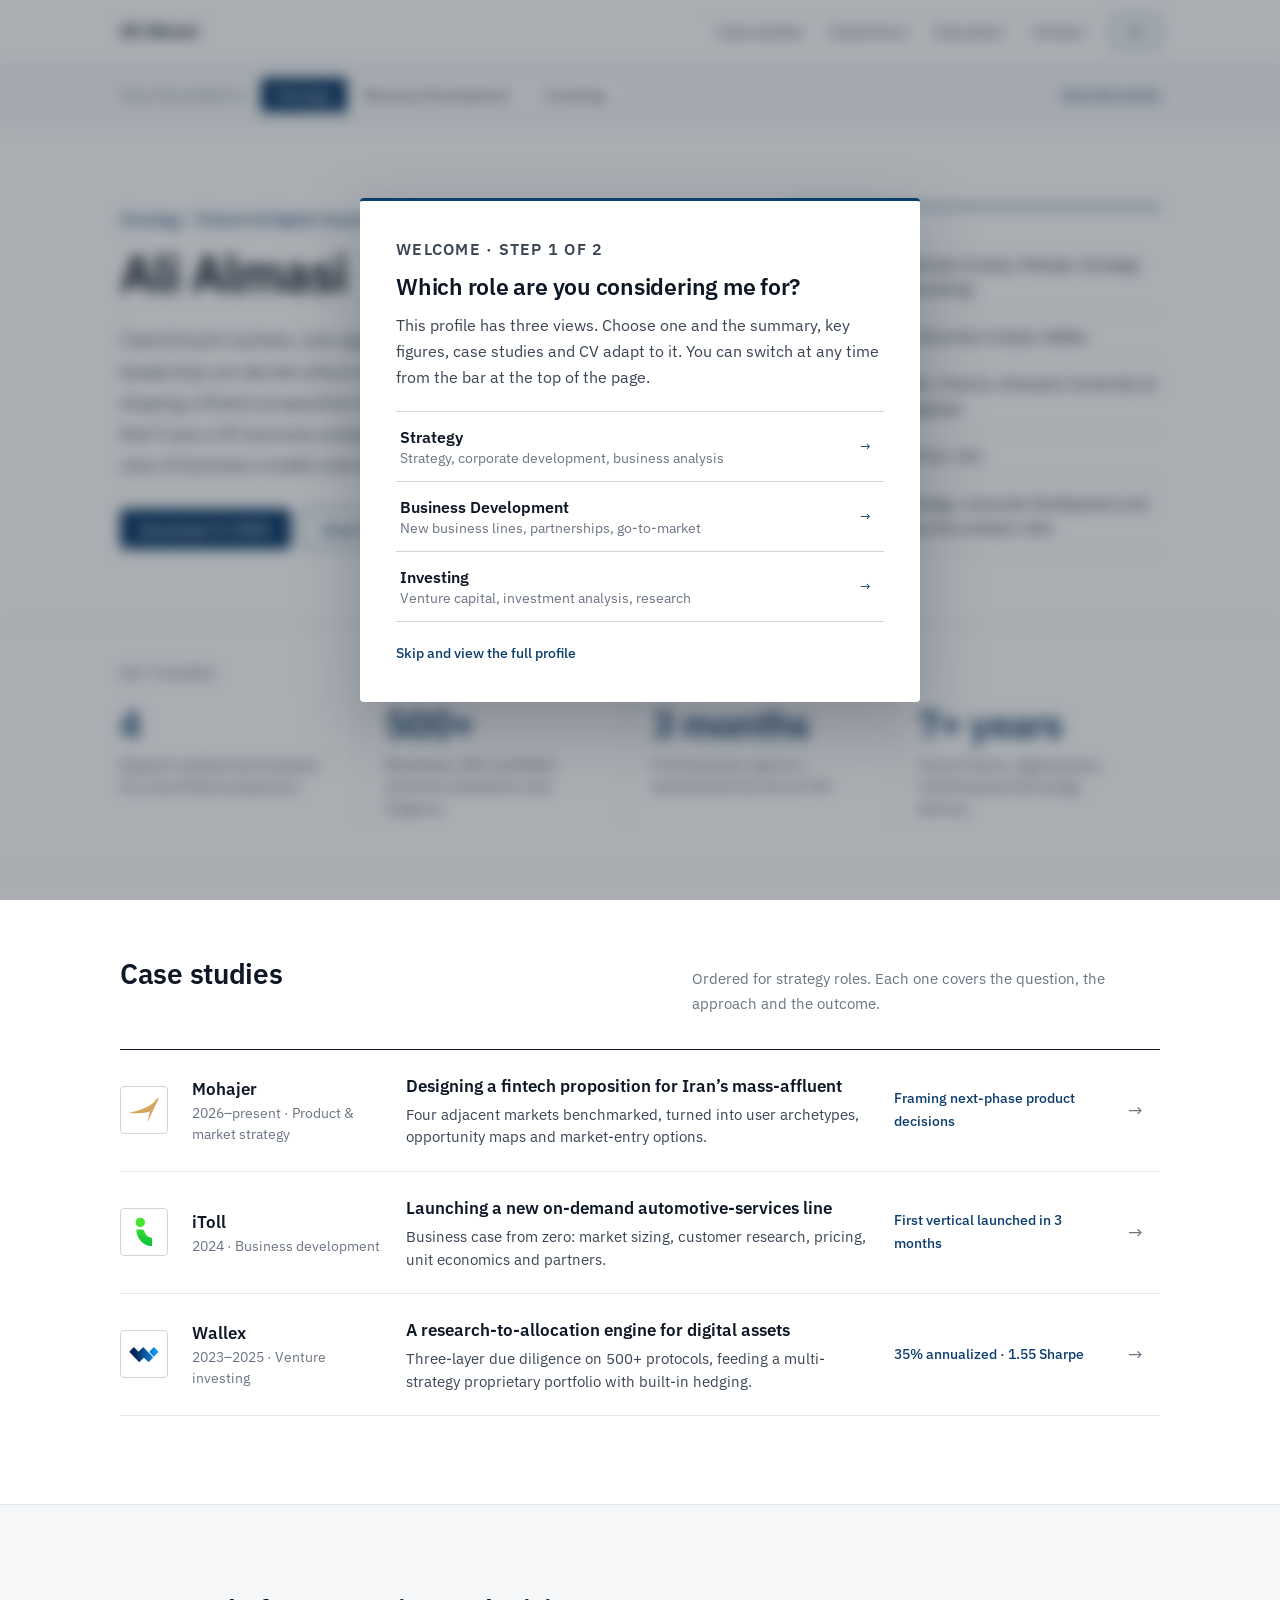
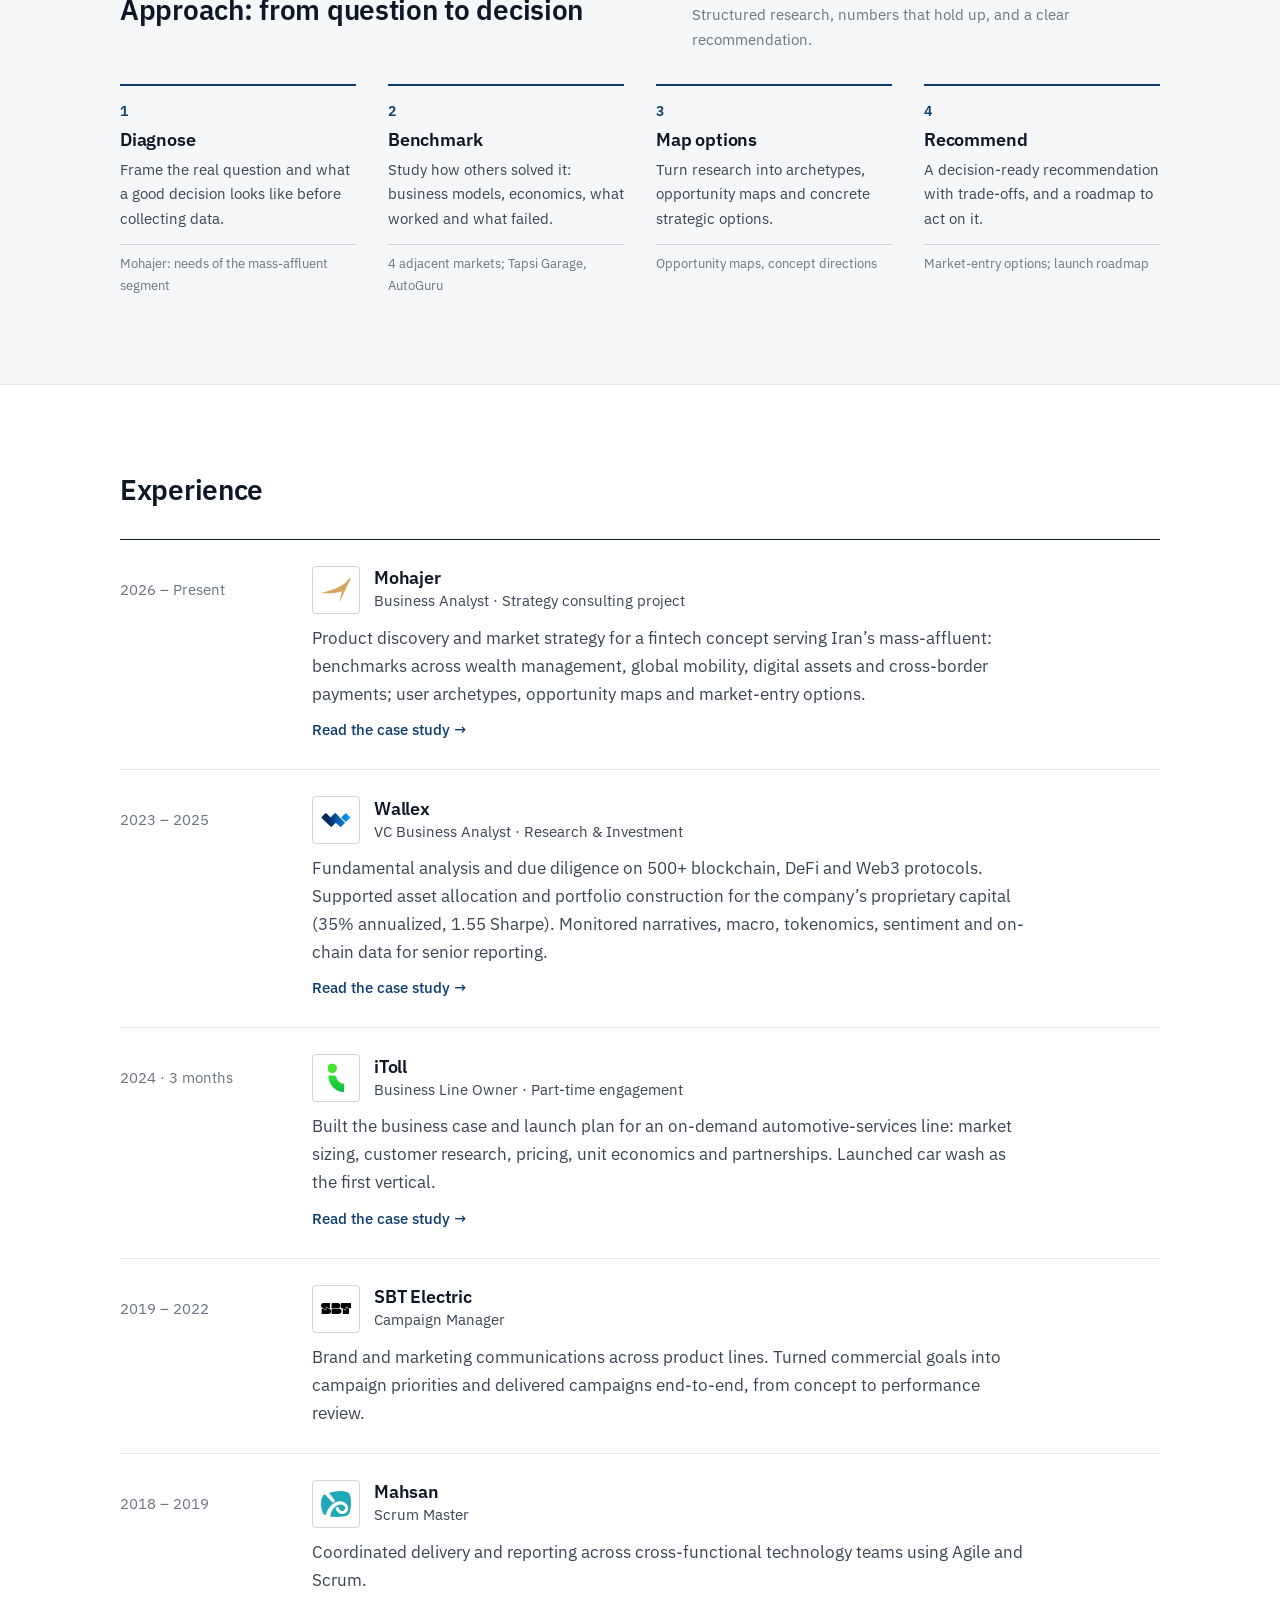
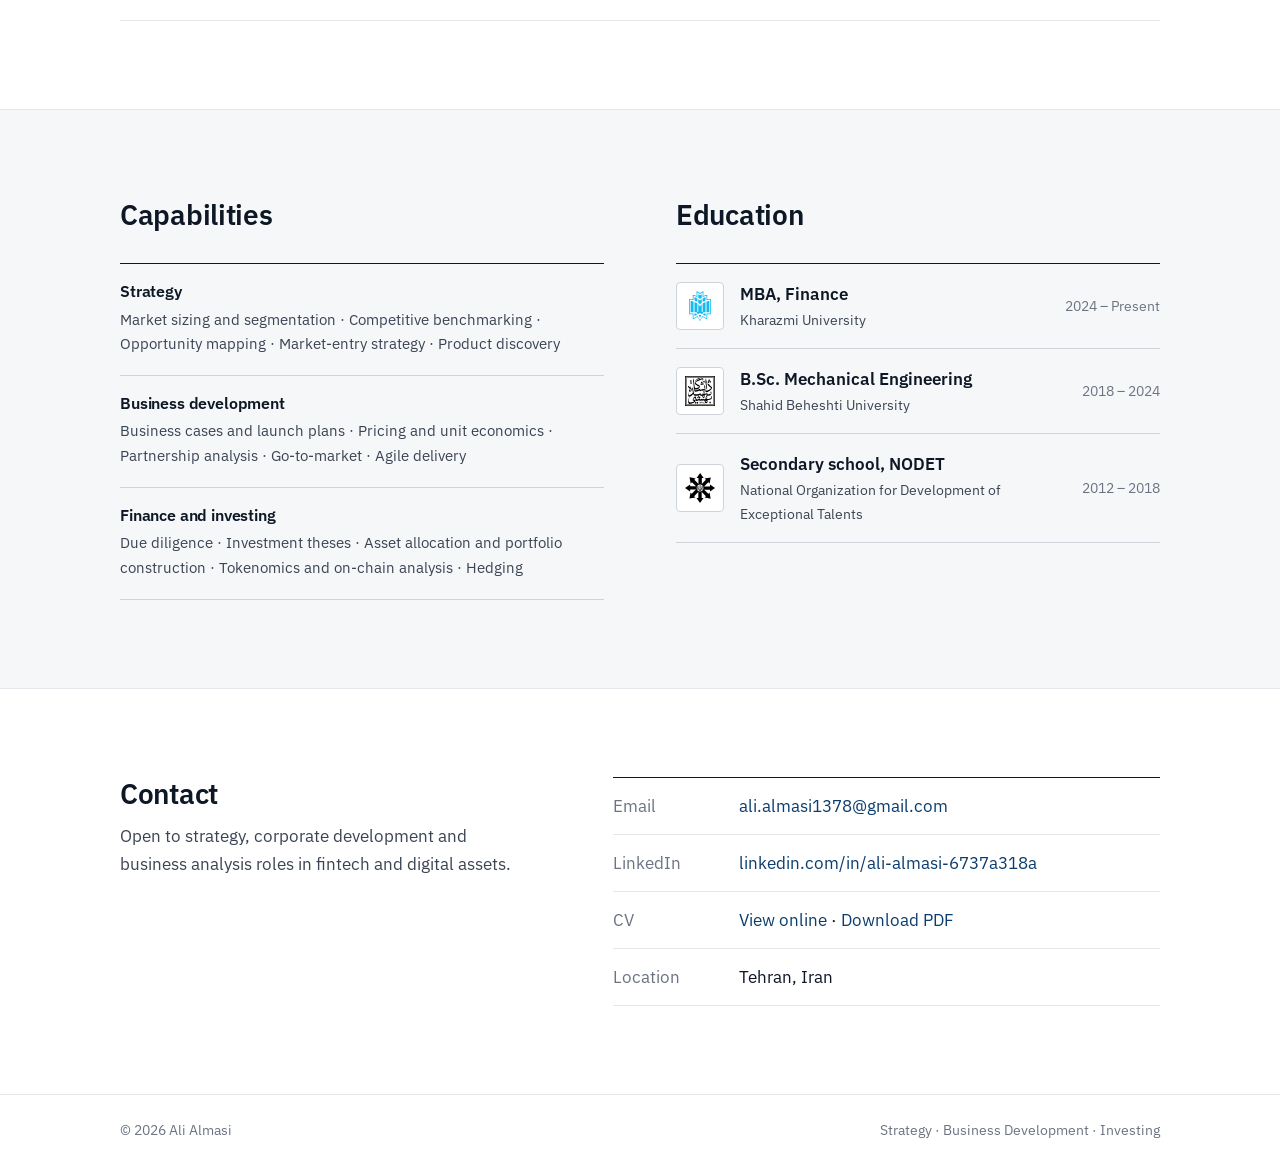
==== commit ba440691: "Add files via upload" ====
--- a/index.html
+++ b/index.html
@@ -8,19 +8,19 @@
   <meta name="author" content="Ali Almasi">
   <meta property="og:type" content="website">
   <meta property="og:title" content="Ali Almasi — Strategy, Business Development &amp; Investing">
-  <meta property="og:description" content="Market research turned into decisions, new business lines and investment theses — across fintech and digital assets.">
+  <meta property="og:description" content="Strategy, business development and venture investing across fintech and digital assets. Case studies from Wallex, iToll and Mohajer.">
   <meta property="og:image" content="https://alialmessi.github.io/assets/og-image.png">
   <meta property="og:url" content="https://alialmessi.github.io/">
   <link rel="canonical" href="https://alialmessi.github.io/">
   <meta name="twitter:card" content="summary_large_image">
-  <meta name="theme-color" content="#0f1a2a">
+  <meta name="theme-color" content="#0b3d6e">
   <link rel="icon" href="assets/favicon.svg" type="image/svg+xml">
   <link rel="preconnect" href="https://fonts.googleapis.com">
   <link rel="preconnect" href="https://fonts.gstatic.com" crossorigin>
-  <link href="https://fonts.googleapis.com/css2?family=Fraunces:ital,opsz,wght@0,9..144,400;0,9..144,500;0,9..144,600;1,9..144,400;1,9..144,500&family=Inter:wght@400;500;600&display=swap" rel="stylesheet">
+  <link href="https://fonts.googleapis.com/css2?family=IBM+Plex+Sans:ital,wght@0,400;0,500;0,600;0,700;1,400&display=swap" rel="stylesheet">
   <link rel="stylesheet" href="assets/css/style.css">
   <script>
-    /* Apply the chosen direction before first paint (no flash). */
+    /* Apply the chosen view before first paint (no flash). */
     (function () {
       var l = new URLSearchParams(location.search).get('lens');
       if (!l) { try { l = localStorage.getItem('aa-lens'); } catch (e) {} }
@@ -33,267 +33,196 @@
 
 <header class="site-header">
   <nav class="container nav" aria-label="Main">
-    <a class="brand" href="#top"><span class="brand-mark">AA</span><span>Ali Almasi</span></a>
-
-    <div class="lens-switch" role="group" aria-label="View profile as">
-      <button type="button" data-lens-btn="strategy" aria-pressed="true">Strategy</button>
-      <button type="button" data-lens-btn="bd" aria-pressed="false">Business Development</button>
-      <button type="button" data-lens-btn="investing" aria-pressed="false">Investing</button>
-    </div>
-
+    <a class="brand" href="#top">Ali Almasi</a>
     <button class="nav-toggle" aria-expanded="false" aria-controls="nav-links" aria-label="Menu">
       <svg width="18" height="18" viewBox="0 0 24 24" fill="none" stroke="currentColor" stroke-width="2" stroke-linecap="round"><path d="M4 7h16M4 12h16M4 17h16"/></svg>
     </button>
     <ul class="nav-links" id="nav-links">
-      <li><a href="#work">Work</a></li>
-      <li><a href="#approach">Approach</a></li>
+      <li><a href="#work">Case studies</a></li>
       <li><a href="#experience">Experience</a></li>
+      <li><a href="#education">Education</a></li>
       <li><a href="#contact">Contact</a></li>
-      <li><a class="btn btn-primary btn-sm" href="resume/" data-keep-lens>CV</a></li>
+      <li><a class="btn btn-outline btn-sm" href="resume/" data-keep-lens>CV</a></li>
     </ul>
   </nav>
 </header>
 
 <main id="main">
 
-  <!-- ================= HERO ================= -->
-  <section class="hero" id="top">
+  <!-- ================= VIEW SELECTOR ================= -->
+  <div class="viewbar" id="top">
+    <div class="container viewbar-inner">
+      <span class="viewbar-label">View this profile for</span>
+      <div class="lens-switch" role="group" aria-label="View this profile for">
+        <button type="button" data-lens-btn="strategy" aria-pressed="true">Strategy</button>
+        <button type="button" data-lens-btn="bd" aria-pressed="false"><span class="long">Business Development</span><span class="short">Biz Dev</span></button>
+        <button type="button" data-lens-btn="investing" aria-pressed="false">Investing</button>
+      </div>
+      <button type="button" class="viewbar-help" data-welcome-open>How this works</button>
+    </div>
+  </div>
+
+  <!-- ================= INTRO ================= -->
+  <section class="intro">
+    <div class="container intro-grid">
+      <div>
+        <p class="kicker" data-show="strategy">Strategy · Fintech &amp; Digital Assets</p>
+        <p class="kicker" data-show="bd">Business Development · Fintech &amp; New Ventures</p>
+        <p class="kicker" data-show="investing">Venture &amp; Investment Analysis · Digital Assets</p>
+        <h1>Ali Almasi</h1>
+
+        <p class="lead" data-show="strategy">I benchmark markets, size opportunities and build the business case, so leadership can decide where to play and how to win. I am currently shaping a fintech proposition for Iran’s mass-affluent segment. Before that I was a VC business analyst at Wallex, which gives me an investor’s view of business models and unit economics.</p>
+        <p class="lead" data-show="bd">I take new lines of business from market sizing to launch: customer research, pricing, unit economics, partners and the launch plan. At iToll I took an on-demand automotive-services line from business case to a live first vertical in three months.</p>
+        <p class="lead" data-show="investing">Two years as a VC business analyst at Wallex: due diligence on 500+ blockchain, DeFi and Web3 protocols, and support for allocation and portfolio construction of the company’s proprietary capital. I bring an operator’s view from launching a new business line and shaping a fintech proposition.</p>
+
+        <div class="intro-actions">
+          <a class="btn btn-primary" data-show="strategy" href="resume/Ali_Almasi_CV_Strategy.pdf" download>Download CV (PDF)</a>
+          <a class="btn btn-primary" data-show="bd" href="resume/Ali_Almasi_CV_Business_Development.pdf" download>Download CV (PDF)</a>
+          <a class="btn btn-primary" data-show="investing" href="resume/Ali_Almasi_CV_Investing.pdf" download>Download CV (PDF)</a>
+          <a class="btn btn-outline" href="#work">Read the case studies</a>
+        </div>
+      </div>
+
+      <aside class="facts" aria-label="Profile">
+        <h2 class="label-title">Profile</h2>
+        <dl>
+          <div><dt>Current</dt><dd>Business Analyst, Mohajer (strategy consulting)</dd></div>
+          <div><dt>Previous</dt><dd>VC Business Analyst, Wallex</dd></div>
+          <div><dt>Education</dt><dd>MBA, Finance, Kharazmi University (in progress)</dd></div>
+          <div><dt>Location</dt><dd>Tehran, Iran</dd></div>
+          <div><dt>Seeking</dt><dd>
+            <span data-show="strategy">Strategy, corporate development and business analysis roles</span>
+            <span data-show="bd">Business development, partnerships and new-venture roles</span>
+            <span data-show="investing">VC, investment analyst and research roles</span>
+          </dd></div>
+        </dl>
+      </aside>
+    </div>
+  </section>
+
+  <!-- ================= KEY FIGURES ================= -->
+  <section class="figures-section" aria-labelledby="figures-title">
     <div class="container">
-      <div class="lens-bar">
-        <span class="label">View my profile as</span>
-        <div class="lens-switch" role="group" aria-label="View profile as">
-          <button type="button" data-lens-btn="strategy" aria-pressed="true">Strategy</button>
-          <button type="button" data-lens-btn="bd" aria-pressed="false"><span class="long">Business Development</span><span class="short">Biz Dev</span></button>
-          <button type="button" data-lens-btn="investing" aria-pressed="false">Investing</button>
-        </div>
-      </div>
-
-      <div class="hero-grid">
-        <div data-lens-anim>
-          <!-- Strategy -->
-          <div data-show="strategy">
-            <span class="eyebrow">Strategy · Fintech &amp; Digital Assets</span>
-            <h1>I turn market research into <em>clear strategic decisions.</em></h1>
-            <p class="lead">I benchmark markets, map opportunities and build the business case, so leadership can decide where to play and how to win. Currently shaping a fintech proposition for Iran’s mass-affluent segment. Before that, I was a VC business analyst at Wallex.</p>
-          </div>
-          <!-- Business development -->
-          <div data-show="bd">
-            <span class="eyebrow">Business Development · Fintech &amp; New Ventures</span>
-            <h1>I build the case for <em>new lines of business</em> and help launch them.</h1>
-            <p class="lead">Market sizing, pricing, unit economics and partnership analysis, taken all the way to launch. At iToll I took an on-demand automotive-services line from business case to a live first vertical in three months.</p>
-          </div>
-          <!-- Investing -->
-          <div data-show="investing">
-            <span class="eyebrow">Venture &amp; Investment Analysis · Digital Assets</span>
-            <h1>I find <em>investable theses</em> in fast-moving markets.</h1>
-            <p class="lead">Two years as a VC business analyst at Wallex: due diligence on 500+ blockchain, DeFi and Web3 protocols, and support for a proprietary multi-strategy portfolio that returned 35% annualized at a 1.55 Sharpe ratio.</p>
-          </div>
-
-          <div class="hero-cta">
-            <a class="btn btn-primary" href="#work">See selected work <span class="arrow">→</span></a>
-            <a class="btn btn-ghost" data-show="strategy" href="resume/Ali_Almasi_CV_Strategy.pdf" download>Download CV (PDF)</a>
-            <a class="btn btn-ghost" data-show="bd" href="resume/Ali_Almasi_CV_Business_Development.pdf" download>Download CV (PDF)</a>
-            <a class="btn btn-ghost" data-show="investing" href="resume/Ali_Almasi_CV_Investing.pdf" download>Download CV (PDF)</a>
-          </div>
-        </div>
-
-        <aside class="profile-card" aria-label="Profile summary">
-          <dl>
-            <div class="row"><dt>Status</dt><dd><span class="status">Open to new roles</span></dd></div>
-            <div class="row"><dt>Currently</dt><dd>Business Analyst, strategy consulting · Mohajer</dd></div>
-            <div class="row"><dt>Previously</dt><dd>VC Business Analyst · Wallex</dd></div>
-            <div class="row"><dt>Education</dt><dd>MBA, Finance · Kharazmi University (in progress)</dd></div>
-            <div class="row"><dt>Based in</dt><dd>Tehran, Iran</dd></div>
-            <div class="row"><dt>Open to</dt><dd data-lens-anim>
-              <span data-show="strategy">Strategy, corporate development &amp; business analysis roles</span>
-              <span data-show="bd">Business development, partnerships &amp; new-venture roles</span>
-              <span data-show="investing">VC, investment analyst &amp; research roles</span>
-            </dd></div>
-          </dl>
-        </aside>
-      </div>
-    </div>
-  </section>
-
-  <!-- ================= STATS ================= -->
-  <section class="stats" aria-label="Key numbers">
-    <div class="container">
-      <div class="stats-grid" data-lens-anim>
-        <div class="stat lensable" style="--o-s:2;--o-b:4;--o-i:1">
-          <div class="stat-num">500<small>+</small></div>
-          <p>Blockchain, DeFi and Web3 protocols evaluated through due diligence</p>
-        </div>
-        <div class="stat lensable" data-show="investing" style="--o-i:2">
-          <div class="stat-num">35<small>%</small></div>
-          <p>Annualized return of the proprietary portfolio I supported at Wallex</p>
-        </div>
-        <div class="stat lensable" data-show="investing" style="--o-i:3">
-          <div class="stat-num">1.55</div>
-          <p>Sharpe ratio on the same portfolio, with hedged downside</p>
-        </div>
-        <div class="stat lensable" data-show="investing" style="--o-i:4">
-          <div class="stat-num">3</div>
-          <p>Portfolio strategies: liquid venture, value/growth and DeFi yield</p>
-        </div>
-        <div class="stat lensable" data-show="strategy bd" style="--o-s:1;--o-b:2">
-          <div class="stat-num">4</div>
-          <p>Adjacent markets benchmarked to shape a new fintech proposition</p>
-        </div>
-        <div class="stat lensable" data-show="strategy bd" style="--o-s:3;--o-b:1">
-          <div class="stat-num">3<small>mo</small></div>
-          <p>From business case to a launched service line at iToll</p>
-        </div>
-        <div class="stat lensable" data-show="strategy bd" style="--o-s:4;--o-b:3">
-          <div class="stat-num">7<small>+ yrs</small></div>
-          <p>Across fintech, digital assets, marketing and technology delivery</p>
-        </div>
-      </div>
-    </div>
-  </section>
-
-  <!-- ================= WORK ================= -->
+      <h2 class="label-title" id="figures-title">Key figures</h2>
+      <div class="figures-wrap"><div class="figures">
+        <div class="figure lensable" style="--o-s:2;--o-b:4;--o-i:1"><div class="num">500+</div><p>Blockchain, DeFi and Web3 protocols evaluated in due diligence</p></div>
+        <div class="figure lensable" data-show="investing" style="--o-i:2"><div class="num">35%</div><p>Annualized return, proprietary portfolio<sup>1</sup></p></div>
+        <div class="figure lensable" data-show="investing" style="--o-i:3"><div class="num">1.55</div><p>Sharpe ratio, same portfolio<sup>1</sup></p></div>
+        <div class="figure lensable" data-show="investing" style="--o-i:4"><div class="num">3</div><p>Strategies: liquid venture, value/growth, DeFi yield</p></div>
+        <div class="figure lensable" data-show="strategy bd" style="--o-s:1;--o-b:2"><div class="num">4</div><p>Adjacent markets benchmarked for a new fintech proposition</p></div>
+        <div class="figure lensable" data-show="strategy bd" style="--o-s:3;--o-b:1"><div class="num">3 months</div><p>From business case to a launched service line at iToll</p></div>
+        <div class="figure lensable" data-show="strategy bd" style="--o-s:4;--o-b:3"><div class="num">7+ years</div><p>Across fintech, digital assets, marketing and technology delivery</p></div>
+      </div></div>
+      <p class="source" data-show="investing"><sup>1</sup> Wallex’s proprietary portfolio, 2023–2025. I supported research, allocation and portfolio construction as part of the investment team.</p>
+    </div>
+  </section>
+
+  <!-- ================= CASE STUDIES ================= -->
   <section id="work">
     <div class="container">
-      <div class="section-head reveal">
-        <div>
-          <span class="eyebrow">Selected work</span>
-          <h2>Case studies</h2>
-        </div>
-        <p data-show="strategy">Ordered for a strategy role: how I frame problems, read markets and shape decisions.</p>
-        <p data-show="bd">Ordered for a business development role: from opportunity to launched business.</p>
-        <p data-show="investing">Ordered for an investing role: research, diligence and portfolio construction first.</p>
-      </div>
-
-      <div class="work-list" style="display:flex;flex-direction:column" data-lens-anim>
-        <a class="work-card lensable reveal" href="work/wallex.html" data-keep-lens style="--o-s:3;--o-b:3;--o-i:1">
-          <div>
-            <div class="work-meta"><span class="logo-tile sm"><img src="assets/logos/wallex.svg" alt="Wallex logo" width="32" height="32"></span><span class="tag green">Venture investing</span><span>Wallex · 2023–2025</span></div>
-            <h3>A research-to-allocation engine for digital assets</h3>
-            <p>Screened 500+ protocols through a three-layer diligence funnel that fed a multi-strategy proprietary portfolio, with hedging built in to limit downside.</p>
-            <div class="work-result">
-              <span class="tag neutral">35% annualized</span>
-              <span class="tag neutral">1.55 Sharpe</span>
-              <span class="tag neutral">500+ protocols</span>
-            </div>
-          </div>
-          <span class="work-go">Read case study <span class="arrow">→</span></span>
+      <div class="section-head">
+        <h2>Case studies</h2>
+        <p data-show="strategy">Ordered for strategy roles. Each one covers the question, the approach and the outcome.</p>
+        <p data-show="bd">Ordered for business development roles. Each one covers the question, the approach and the outcome.</p>
+        <p data-show="investing">Ordered for investing roles. Each one covers the question, the approach and the outcome.</p>
+      </div>
+
+      <div class="work-table" role="list">
+        <a class="work-row lensable" role="listitem" href="work/wallex.html" data-keep-lens style="--o-s:3;--o-b:3;--o-i:1">
+          <span class="logo-tile"><img src="assets/logos/wallex.svg" alt="Wallex logo" width="32" height="32"></span>
+          <span class="work-org"><strong>Wallex</strong><span>2023–2025 · Venture investing</span></span>
+          <span class="work-main"><strong>A research-to-allocation engine for digital assets</strong><span>Three-layer due diligence on 500+ protocols, feeding a multi-strategy proprietary portfolio with built-in hedging.</span></span>
+          <span class="work-out">35% annualized · 1.55 Sharpe</span>
+          <span class="work-go" aria-hidden="true">→</span>
         </a>
-
-        <a class="work-card lensable reveal" href="work/itoll.html" data-keep-lens style="--o-s:2;--o-b:1;--o-i:3">
-          <div>
-            <div class="work-meta"><span class="logo-tile sm"><img src="assets/logos/itoll.svg" alt="iToll logo" width="32" height="32"></span><span class="tag">Business development</span><span>iToll · 2024</span></div>
-            <h3>Launching a new on-demand automotive-services line</h3>
-            <p>Built the business case from zero: market size, customers, pricing, unit economics and partners. Then launched car wash as the first vertical within a three-month engagement.</p>
-            <div class="work-result">
-              <span class="tag neutral">Business case</span>
-              <span class="tag neutral">Unit economics</span>
-              <span class="tag neutral">Launched</span>
-            </div>
-          </div>
-          <span class="work-go">Read case study <span class="arrow">→</span></span>
+        <a class="work-row lensable" role="listitem" href="work/itoll.html" data-keep-lens style="--o-s:2;--o-b:1;--o-i:3">
+          <span class="logo-tile"><img src="assets/logos/itoll.svg" alt="iToll logo" width="32" height="32"></span>
+          <span class="work-org"><strong>iToll</strong><span>2024 · Business development</span></span>
+          <span class="work-main"><strong>Launching a new on-demand automotive-services line</strong><span>Business case from zero: market sizing, customer research, pricing, unit economics and partners.</span></span>
+          <span class="work-out">First vertical launched in 3 months</span>
+          <span class="work-go" aria-hidden="true">→</span>
         </a>
-
-        <a class="work-card lensable reveal" href="work/mohajer.html" data-keep-lens style="--o-s:1;--o-b:2;--o-i:2">
-          <div>
-            <div class="work-meta"><span class="logo-tile sm"><img src="assets/logos/mohajer.svg" alt="Mohajer logo" width="32" height="32"></span><span class="tag neutral">Product &amp; market strategy</span><span>Mohajer · 2026–now</span></div>
-            <h3>Designing a fintech proposition for Iran’s mass-affluent</h3>
-            <p>Benchmarked four adjacent markets to find where a new fintech could win, then turned the findings into user archetypes, opportunity maps and market-entry options.</p>
-            <div class="work-result">
-              <span class="tag neutral">4 markets benchmarked</span>
-              <span class="tag neutral">Opportunity map</span>
-              <span class="tag neutral">Market entry</span>
-            </div>
-          </div>
-          <span class="work-go">Read case study <span class="arrow">→</span></span>
+        <a class="work-row lensable" role="listitem" href="work/mohajer.html" data-keep-lens style="--o-s:1;--o-b:2;--o-i:2">
+          <span class="logo-tile"><img src="assets/logos/mohajer.svg" alt="Mohajer logo" width="32" height="32"></span>
+          <span class="work-org"><strong>Mohajer</strong><span>2026–present · Product &amp; market strategy</span></span>
+          <span class="work-main"><strong>Designing a fintech proposition for Iran’s mass-affluent</strong><span>Four adjacent markets benchmarked, turned into user archetypes, opportunity maps and market-entry options.</span></span>
+          <span class="work-out">Framing next-phase product decisions</span>
+          <span class="work-go" aria-hidden="true">→</span>
         </a>
       </div>
     </div>
   </section>
 
-  <div class="container"><hr class="divider"></div>
-
   <!-- ================= APPROACH ================= -->
-  <section id="approach">
+  <section id="approach" class="tint">
     <div class="container">
-      <div class="section-head reveal">
-        <div>
-          <span class="eyebrow">Approach</span>
-          <h2 data-show="strategy">From question to decision</h2>
-          <h2 data-show="bd">From opportunity to launch</h2>
-          <h2 data-show="investing">From universe to conviction</h2>
-        </div>
-        <p>The same discipline in every role: structured research, numbers that hold up, and a clear recommendation at the end.</p>
-      </div>
-
-      <div class="method-grid reveal" data-show="strategy" data-lens-anim>
-        <div class="method-step"><span class="n">01</span><h3>Diagnose</h3><p>Frame the real question, and what a good decision looks like, before collecting data.</p><p class="proof">Mohajer: defining the needs of the mass-affluent segment</p></div>
-        <div class="method-step"><span class="n">02</span><h3>Benchmark</h3><p>Study how others solved it: business models, economics, and what worked or failed.</p><p class="proof">4 adjacent markets · Tapsi Garage, AutoGuru</p></div>
-        <div class="method-step"><span class="n">03</span><h3>Map options</h3><p>Turn research into archetypes, opportunity maps and concrete strategic options.</p><p class="proof">Opportunity maps, concept directions</p></div>
-        <div class="method-step"><span class="n">04</span><h3>Recommend</h3><p>A decision-ready recommendation with the trade-offs, and a roadmap to act on it.</p><p class="proof">Market-entry options · launch roadmap</p></div>
-      </div>
-
-      <div class="method-grid reveal" data-show="bd" data-lens-anim>
-        <div class="method-step"><span class="n">01</span><h3>Spot</h3><p>Find the adjacent opportunity worth building, using the customers and assets the company already has.</p><p class="proof">iToll: on-demand automotive services</p></div>
-        <div class="method-step"><span class="n">02</span><h3>Size</h3><p>Market sizing and customer research to test whether the demand is real and large enough.</p><p class="proof">Market sizing · customer research</p></div>
-        <div class="method-step"><span class="n">03</span><h3>Build the case</h3><p>Pricing, unit economics and partnership model: the numbers that make it a business.</p><p class="proof">Pricing · unit economics · partners</p></div>
-        <div class="method-step"><span class="n">04</span><h3>Launch</h3><p>Pick the first vertical, go live, and hand over a roadmap the team can run with.</p><p class="proof">Car wash launched first · roadmap handed over</p></div>
-      </div>
-
-      <div class="method-grid reveal" data-show="investing" data-lens-anim>
-        <div class="method-step"><span class="n">01</span><h3>Screen</h3><p>Cover the full universe across infrastructure, financial applications and emerging sectors.</p><p class="proof">500+ protocols screened</p></div>
-        <div class="method-step"><span class="n">02</span><h3>Diligence</h3><p>Protocol design, tokenomics and market positioning. Each layer filters out weak projects.</p><p class="proof">Fundamental + on-chain analysis</p></div>
-        <div class="method-step"><span class="n">03</span><h3>Allocate</h3><p>Size positions across liquid venture, value/growth and DeFi-yield strategies.</p><p class="proof">35% annualized return</p></div>
-        <div class="method-step"><span class="n">04</span><h3>Protect</h3><p>Hedge directional risk with options, staking, liquidity provision and delta-neutral structures.</p><p class="proof">1.55 Sharpe ratio</p></div>
-      </div>
+      <div class="section-head">
+        <h2 data-show="strategy">Approach: from question to decision</h2>
+        <h2 data-show="bd">Approach: from opportunity to launch</h2>
+        <h2 data-show="investing">Approach: from universe to conviction</h2>
+        <p>Structured research, numbers that hold up, and a clear recommendation.</p>
+      </div>
+
+      <ol class="steps" data-show="strategy">
+        <li><h3>Diagnose</h3><p>Frame the real question and what a good decision looks like before collecting data.</p><span class="evidence">Mohajer: needs of the mass-affluent segment</span></li>
+        <li><h3>Benchmark</h3><p>Study how others solved it: business models, economics, what worked and what failed.</p><span class="evidence">4 adjacent markets; Tapsi Garage, AutoGuru</span></li>
+        <li><h3>Map options</h3><p>Turn research into archetypes, opportunity maps and concrete strategic options.</p><span class="evidence">Opportunity maps, concept directions</span></li>
+        <li><h3>Recommend</h3><p>A decision-ready recommendation with trade-offs, and a roadmap to act on it.</p><span class="evidence">Market-entry options; launch roadmap</span></li>
+      </ol>
+      <ol class="steps" data-show="bd">
+        <li><h3>Spot</h3><p>Find the adjacent opportunity worth building with the customers and assets the company already has.</p><span class="evidence">iToll: on-demand automotive services</span></li>
+        <li><h3>Size</h3><p>Market sizing and customer research to test whether demand is real and large enough.</p><span class="evidence">Market sizing; customer research</span></li>
+        <li><h3>Build the case</h3><p>Pricing, unit economics and the partnership model that make it a business.</p><span class="evidence">Pricing; unit economics; partners</span></li>
+        <li><h3>Launch</h3><p>Choose the first vertical, go live, and hand over a roadmap the team can run with.</p><span class="evidence">Car wash launched first</span></li>
+      </ol>
+      <ol class="steps" data-show="investing">
+        <li><h3>Screen</h3><p>Cover the universe across infrastructure, financial applications and emerging sectors.</p><span class="evidence">500+ protocols screened</span></li>
+        <li><h3>Diligence</h3><p>Protocol design, tokenomics and market positioning, each layer filtering out weak projects.</p><span class="evidence">Fundamental and on-chain analysis</span></li>
+        <li><h3>Allocate</h3><p>Size positions across liquid venture, value/growth and DeFi-yield strategies.</p><span class="evidence">35% annualized return</span></li>
+        <li><h3>Protect</h3><p>Hedge directional risk with options, staking, liquidity provision and delta-neutral structures.</p><span class="evidence">1.55 Sharpe ratio</span></li>
+      </ol>
     </div>
   </section>
 
   <!-- ================= EXPERIENCE ================= -->
-  <section id="experience" class="band">
+  <section id="experience">
     <div class="container">
-      <div class="section-head reveal">
-        <div>
-          <span class="eyebrow">Experience</span>
-          <h2>Where I’ve worked</h2>
-        </div>
-        <p>From tech delivery and marketing to venture research and strategy. Each role added a piece: execution, commercial sense, financial rigor.</p>
-      </div>
-
+      <div class="section-head"><h2>Experience</h2></div>
       <ol class="xp">
-        <li class="reveal">
-          <div class="when">2026 — Present</div>
-          <div>
-            <div class="xp-head"><span class="logo-tile"><img src="assets/logos/mohajer.svg" alt="Mohajer logo" width="32" height="32"></span><div><h3>Mohajer</h3><div class="role">Business Analyst · Strategy consulting</div></div></div>
-            <p>Product discovery and market strategy for a fintech concept serving Iran’s mass-affluent: benchmarks across wealth management, global mobility, digital assets and cross-border payments; archetypes, opportunity maps and market-entry options.</p>
-            <a class="more" href="work/mohajer.html" data-keep-lens>Case study →</a>
-          </div>
-        </li>
-        <li class="reveal">
-          <div class="when">2023 — 2025</div>
-          <div>
+        <li>
+          <div class="when">2026 – Present</div>
+          <div class="xp-body">
+            <div class="xp-head"><span class="logo-tile"><img src="assets/logos/mohajer.svg" alt="Mohajer logo" width="32" height="32"></span><div><h3>Mohajer</h3><div class="role">Business Analyst · Strategy consulting project</div></div></div>
+            <p>Product discovery and market strategy for a fintech concept serving Iran’s mass-affluent: benchmarks across wealth management, global mobility, digital assets and cross-border payments; user archetypes, opportunity maps and market-entry options.</p>
+            <a class="more" href="work/mohajer.html" data-keep-lens>Read the case study →</a>
+          </div>
+        </li>
+        <li>
+          <div class="when">2023 – 2025</div>
+          <div class="xp-body">
             <div class="xp-head"><span class="logo-tile"><img src="assets/logos/wallex.svg" alt="Wallex logo" width="32" height="32"></span><div><h3>Wallex</h3><div class="role">VC Business Analyst · Research &amp; Investment</div></div></div>
             <p>Fundamental analysis and due diligence on 500+ blockchain, DeFi and Web3 protocols. Supported asset allocation and portfolio construction for the company’s proprietary capital (35% annualized, 1.55 Sharpe). Monitored narratives, macro, tokenomics, sentiment and on-chain data for senior reporting.</p>
-            <a class="more" href="work/wallex.html" data-keep-lens>Case study →</a>
-          </div>
-        </li>
-        <li class="reveal">
+            <a class="more" href="work/wallex.html" data-keep-lens>Read the case study →</a>
+          </div>
+        </li>
+        <li>
           <div class="when">2024 · 3 months</div>
-          <div>
+          <div class="xp-body">
             <div class="xp-head"><span class="logo-tile"><img src="assets/logos/itoll.svg" alt="iToll logo" width="32" height="32"></span><div><h3>iToll</h3><div class="role">Business Line Owner · Part-time engagement</div></div></div>
             <p>Built the business case and launch plan for an on-demand automotive-services line: market sizing, customer research, pricing, unit economics and partnerships. Launched car wash as the first vertical.</p>
-            <a class="more" href="work/itoll.html" data-keep-lens>Case study →</a>
-          </div>
-        </li>
-        <li class="reveal">
-          <div class="when">2019 — 2022</div>
-          <div>
+            <a class="more" href="work/itoll.html" data-keep-lens>Read the case study →</a>
+          </div>
+        </li>
+        <li>
+          <div class="when">2019 – 2022</div>
+          <div class="xp-body">
             <div class="xp-head"><span class="logo-tile"><img src="assets/logos/sbt.svg" alt="SBT Electric logo" width="32" height="32"></span><div><h3>SBT Electric</h3><div class="role">Campaign Manager</div></div></div>
             <p>Brand and marketing communications across product lines. Turned commercial goals into campaign priorities and delivered campaigns end-to-end, from concept to performance review.</p>
           </div>
         </li>
-        <li class="reveal">
-          <div class="when">2018 — 2019</div>
-          <div>
+        <li>
+          <div class="when">2018 – 2019</div>
+          <div class="xp-body">
             <div class="xp-head"><span class="logo-tile"><img src="assets/logos/mahsan.svg" alt="Mahsan logo" width="32" height="32"></span><div><h3>Mahsan</h3><div class="role">Scrum Master</div></div></div>
             <p>Coordinated delivery and reporting across cross-functional technology teams using Agile and Scrum.</p>
           </div>
@@ -302,84 +231,96 @@
     </div>
   </section>
 
-  <!-- ================= CAPABILITIES ================= -->
-  <section id="capabilities">
-    <div class="container">
-      <div class="section-head reveal">
-        <div>
-          <span class="eyebrow">Capabilities</span>
-          <h2>What I bring to a team</h2>
+  <!-- ================= CAPABILITIES + EDUCATION ================= -->
+  <section id="education" class="tint">
+    <div class="container two-col">
+      <div>
+        <div class="section-head"><h2>Capabilities</h2></div>
+        <div class="caps">
+          <div class="cap lensable" style="--o-s:1;--o-b:2;--o-i:3">
+            <h3>Strategy</h3>
+            <p>Market sizing and segmentation · Competitive benchmarking · Opportunity mapping · Market-entry strategy · Product discovery</p>
+          </div>
+          <div class="cap lensable" style="--o-s:2;--o-b:1;--o-i:2">
+            <h3>Business development</h3>
+            <p>Business cases and launch plans · Pricing and unit economics · Partnership analysis · Go-to-market · Agile delivery</p>
+          </div>
+          <div class="cap lensable" style="--o-s:3;--o-b:3;--o-i:1">
+            <h3>Finance and investing</h3>
+            <p>Due diligence · Investment theses · Asset allocation and portfolio construction · Tokenomics and on-chain analysis · Hedging</p>
+          </div>
         </div>
       </div>
-
-      <div class="cap-grid" data-lens-anim>
-        <div class="cap lensable reveal" style="--o-s:1;--o-b:2;--o-i:3">
-          <h3>Strategy</h3>
-          <ul>
-            <li>Market sizing &amp; segmentation</li>
-            <li>Competitive benchmarking</li>
-            <li>Opportunity mapping</li>
-            <li>Market-entry strategy</li>
-            <li>Product discovery &amp; user archetypes</li>
-          </ul>
-        </div>
-        <div class="cap lensable reveal" style="--o-s:2;--o-b:1;--o-i:2">
-          <h3>Business development</h3>
-          <ul>
-            <li>Business cases &amp; launch plans</li>
-            <li>Pricing &amp; unit economics</li>
-            <li>Partnership analysis</li>
-            <li>Go-to-market &amp; campaigns</li>
-            <li>Cross-functional delivery (Agile)</li>
-          </ul>
-        </div>
-        <div class="cap lensable reveal" style="--o-s:3;--o-b:3;--o-i:1">
-          <h3>Finance &amp; investing</h3>
-          <ul>
-            <li>Due diligence &amp; investment theses</li>
-            <li>Asset allocation &amp; portfolio construction</li>
-            <li>Tokenomics &amp; on-chain analysis</li>
-            <li>Hedging &amp; risk management</li>
-            <li>Macro &amp; market monitoring</li>
-          </ul>
-        </div>
-      </div>
-
-      <div class="edu reveal">
-        <div class="edu-item"><span class="logo-tile"><img src="assets/logos/kharazmi.svg" alt="Kharazmi University logo" width="32" height="32"></span><div><strong>MBA, Finance</strong><span class="muted">Kharazmi University</span><span class="when">2024 — Present</span></div></div>
-        <div class="edu-item"><span class="logo-tile"><img src="assets/logos/sbu.svg" alt="Shahid Beheshti University logo" width="32" height="32"></span><div><strong>B.Sc. Mechanical Engineering</strong><span class="muted">Shahid Beheshti University</span><span class="when">2018 — 2024</span></div></div>
-        <div class="edu-item"><span class="logo-tile"><img src="assets/logos/nodet.svg" alt="NODET logo" width="32" height="32"></span><div><strong>NODET</strong><span class="muted">National Organization for Development of Exceptional Talents</span><span class="when">2012 — 2018</span></div></div>
+      <div>
+        <div class="section-head"><h2>Education</h2></div>
+        <ul class="edu-list">
+          <li><span class="logo-tile"><img src="assets/logos/kharazmi.svg" alt="Kharazmi University logo" width="32" height="32"></span><div><strong>MBA, Finance</strong><span>Kharazmi University</span></div><span class="when">2024 – Present</span></li>
+          <li><span class="logo-tile"><img src="assets/logos/sbu.svg" alt="Shahid Beheshti University logo" width="32" height="32"></span><div><strong>B.Sc. Mechanical Engineering</strong><span>Shahid Beheshti University</span></div><span class="when">2018 – 2024</span></li>
+          <li><span class="logo-tile"><img src="assets/logos/nodet.svg" alt="NODET logo" width="32" height="32"></span><div><strong>Secondary school, NODET</strong><span>National Organization for Development of Exceptional Talents</span></div><span class="when">2012 – 2018</span></li>
+        </ul>
       </div>
     </div>
   </section>
 
   <!-- ================= CONTACT ================= -->
-  <section id="contact" class="contact">
-    <div class="container">
-      <div class="contact-box reveal">
-        <div data-lens-anim>
-          <span class="eyebrow">Contact</span>
-          <h2 data-show="strategy">Need sharper strategy in fintech? Let’s talk.</h2>
-          <h2 data-show="bd">Building a new line of business? Let’s talk.</h2>
-          <h2 data-show="investing">Investing in fintech or digital assets? Let’s talk.</h2>
-        </div>
-        <div class="contact-links">
-          <a href="mailto:ali.almasi1378@gmail.com"><span>Email</span><span>ali.almasi1378@gmail.com</span></a>
-          <a href="https://www.linkedin.com/in/ali-almasi-6737a318a/" target="_blank" rel="noopener"><span>LinkedIn</span><span>ali-almasi ↗</span></a>
-          <a href="resume/" data-keep-lens><span>CV</span><span>View &amp; download →</span></a>
-        </div>
-      </div>
+  <section id="contact">
+    <div class="container contact-grid">
+      <div>
+        <h2>Contact</h2>
+        <p class="contact-note" data-show="strategy">Open to strategy, corporate development and business analysis roles in fintech and digital assets.</p>
+        <p class="contact-note" data-show="bd">Open to business development, partnerships and new-venture roles in fintech.</p>
+        <p class="contact-note" data-show="investing">Open to VC, investment analyst and research roles in fintech and digital assets.</p>
+      </div>
+      <dl class="contact-list">
+        <div><dt>Email</dt><dd><a href="mailto:ali.almasi1378@gmail.com">ali.almasi1378@gmail.com</a></dd></div>
+        <div><dt>LinkedIn</dt><dd><a href="https://www.linkedin.com/in/ali-almasi-6737a318a/" target="_blank" rel="noopener">linkedin.com/in/ali-almasi-6737a318a</a></dd></div>
+        <div><dt>CV</dt><dd><a href="resume/" data-keep-lens>View online</a> · <a data-show="strategy" href="resume/Ali_Almasi_CV_Strategy.pdf" download>Download PDF</a><a data-show="bd" href="resume/Ali_Almasi_CV_Business_Development.pdf" download>Download PDF</a><a data-show="investing" href="resume/Ali_Almasi_CV_Investing.pdf" download>Download PDF</a></dd></div>
+        <div><dt>Location</dt><dd>Tehran, Iran</dd></div>
+      </dl>
     </div>
   </section>
 </main>
 
 <footer class="site-footer">
   <div class="container">
-    <span>© <span data-year>2026</span> Ali Almasi · Tehran</span>
+    <span>© <span data-year>2026</span> Ali Almasi</span>
     <span>Strategy · Business Development · Investing</span>
   </div>
 </footer>
 
+<!-- ================= WELCOME GUIDE (first visit only; two steps) ================= -->
+<div class="welcome" id="welcome" role="dialog" aria-modal="true" aria-labelledby="welcome-title" hidden>
+  <div class="welcome-panel" tabindex="-1">
+    <!-- Step 1: choose a view -->
+    <div class="welcome-step" data-step="1">
+      <p class="welcome-kicker">Welcome · Step 1 of 2</p>
+      <h2 id="welcome-title">Which role are you considering me for?</h2>
+      <p>This profile has three views. Choose one and the summary, key figures, case studies and CV adapt to it. You can switch at any time from the bar at the top of the page.</p>
+      <div class="welcome-options">
+        <button type="button" data-welcome-lens="strategy"><strong>Strategy</strong><span>Strategy, corporate development, business analysis</span><span class="go" aria-hidden="true">→</span></button>
+        <button type="button" data-welcome-lens="bd"><strong>Business Development</strong><span>New business lines, partnerships, go-to-market</span><span class="go" aria-hidden="true">→</span></button>
+        <button type="button" data-welcome-lens="investing"><strong>Investing</strong><span>Venture capital, investment analysis, research</span><span class="go" aria-hidden="true">→</span></button>
+      </div>
+      <button type="button" class="welcome-skip" data-welcome-close>Skip and view the full profile</button>
+    </div>
+    <!-- Step 2: point to the case studies -->
+    <div class="welcome-step" data-step="2" hidden>
+      <p class="welcome-kicker">Step 2 of 2</p>
+      <h2>Read the case studies</h2>
+      <p>Three case studies show how I work: the question, the approach, and the outcome. They are ordered for the view you chose, with the most relevant first.</p>
+      <ul class="welcome-cases">
+        <li class="lensable" style="--o-s:3;--o-b:3;--o-i:1"><span class="logo-tile sm"><img src="assets/logos/wallex.svg" alt="" width="20" height="20"></span><span><strong>Wallex</strong> · Digital asset research and investing</span></li>
+        <li class="lensable" style="--o-s:2;--o-b:1;--o-i:3"><span class="logo-tile sm"><img src="assets/logos/itoll.svg" alt="" width="20" height="20"></span><span><strong>iToll</strong> · Launching a new service line</span></li>
+        <li class="lensable" style="--o-s:1;--o-b:2;--o-i:2"><span class="logo-tile sm"><img src="assets/logos/mohajer.svg" alt="" width="20" height="20"></span><span><strong>Mohajer</strong> · Fintech strategy for the mass-affluent</span></li>
+      </ul>
+      <div class="welcome-actions">
+        <button type="button" class="btn btn-primary" data-welcome-cases>Show me the case studies</button>
+        <button type="button" class="btn btn-outline" data-welcome-close>Browse the profile</button>
+      </div>
+    </div>
+  </div>
+</div>
+
 <script src="assets/js/main.js"></script>
 </body>
 </html>
--- a/assets/css/style.css
+++ b/assets/css/style.css
@@ -1,52 +1,48 @@
 /* ==========================================================================
    Ali Almasi — Portfolio
-   Editorial, numbers-first design. No build step; plain CSS.
+   Visual language of a research report / investment memo:
+   white page, one navy accent, one sans family, hairline rules, no ornament.
    ========================================================================== */
 
 :root {
-  --bg: #f6f4ef;
-  --surface: #fffdf9;
-  --surface-2: #efebe3;
-  --ink: #0f1a2a;
-  --ink-2: #2a3546;
-  --muted: #5f6775;
-  --line: #e1dcd1;
-  --accent: #a4502a;
-  --accent-soft: #f4e4d8;
-  --green: #2e5c4f;
-  --green-soft: #e0ebe5;
-  --shadow: 0 1px 2px rgba(15, 26, 42, .04), 0 8px 24px rgba(15, 26, 42, .06);
-
-  --serif: "Fraunces", Georgia, "Times New Roman", serif;
-  --sans: "Inter", system-ui, -apple-system, "Segoe UI", Roboto, sans-serif;
+  --bg: #ffffff;
+  --bg-2: #f6f7f9;
+  --ink: #0e1726;
+  --ink-2: #3a4453;
+  --muted: #6b7482;
+  --line: #e3e6ea;
+  --line-2: #cfd4db;
+  --accent: #0b3d6e;
+  --accent-2: #174f8a;
+  --accent-soft: #edf2f8;
+
+  --sans: "IBM Plex Sans", system-ui, -apple-system, "Segoe UI", Roboto, Arial, sans-serif;
 
   --maxw: 1120px;
   --gutter: clamp(16px, 4vw, 40px);
-  --radius: 14px;
+  --radius: 4px;
   color-scheme: light;
 }
 
 @media (prefers-color-scheme: dark) {
   :root {
-    --bg: #0c131d;
-    --surface: #121b27;
-    --surface-2: #182332;
-    --ink: #ece8e0;
-    --ink-2: #c9c4ba;
-    --muted: #939aa6;
-    --line: #243042;
-    --accent: #e08a5c;
-    --accent-soft: #2e2019;
-    --green: #7fb8a4;
-    --green-soft: #16261f;
-    --shadow: 0 1px 2px rgba(0, 0, 0, .3), 0 8px 24px rgba(0, 0, 0, .25);
+    --bg: #0d1219;
+    --bg-2: #121a24;
+    --ink: #e8ebef;
+    --ink-2: #c3c9d1;
+    --muted: #8d96a3;
+    --line: #232d3a;
+    --line-2: #34404f;
+    --accent: #8db8e6;
+    --accent-2: #a9cbef;
+    --accent-soft: #15253a;
     color-scheme: dark;
   }
 }
 
 /* ---------- Base ---------- */
 *, *::before, *::after { box-sizing: border-box; }
-html { -webkit-text-size-adjust: 100%; scroll-behavior: smooth; }
+html { -webkit-text-size-adjust: 100%; scroll-behavior: smooth; scroll-padding-top: 72px; }
 @media (prefers-reduced-motion: reduce) { html { scroll-behavior: auto; } }
 
 body {
@@ -55,75 +51,34 @@
   color: var(--ink);
   font-family: var(--sans);
   font-size: 17px;
-  line-height: 1.6;
+  line-height: 1.65;
+  font-variant-numeric: tabular-nums;
   -webkit-font-smoothing: antialiased;
-  text-rendering: optimizeLegibility;
   overflow-x: hidden;
 }
+body.modal-open { overflow: hidden; }
+@media (max-width: 560px) { body { font-size: 16px; } }
 
 img, svg { display: block; max-width: 100%; }
-a { color: inherit; text-decoration-color: color-mix(in srgb, currentColor 35%, transparent); text-underline-offset: 3px; }
-a:hover { text-decoration-color: currentColor; }
-:focus-visible { outline: 2px solid var(--accent); outline-offset: 3px; border-radius: 4px; }
-
-h1, h2, h3 { font-family: var(--serif); font-weight: 500; line-height: 1.12; letter-spacing: -0.015em; margin: 0; }
-h1 { font-size: clamp(2.3rem, 5.4vw, 4.1rem); }
-h2 { font-size: clamp(1.8rem, 3.4vw, 2.6rem); }
-h3 { font-size: 1.35rem; }
+a { color: var(--accent); text-decoration: none; }
+a:hover { text-decoration: underline; text-underline-offset: 3px; }
+:focus-visible { outline: 2px solid var(--accent); outline-offset: 2px; }
+
+h1, h2, h3 { font-weight: 600; line-height: 1.2; letter-spacing: -0.01em; margin: 0; color: var(--ink); }
+h1 { font-size: clamp(2.2rem, 4.6vw, 3.2rem); letter-spacing: -0.02em; }
+h2 { font-size: clamp(1.4rem, 2.4vw, 1.75rem); }
+h3 { font-size: 1.1rem; }
 p { margin: 0 0 1em; }
+sup { font-size: .65em; line-height: 0; }
 
 .container { width: 100%; max-width: var(--maxw); margin: 0 auto; padding: 0 var(--gutter); }
 .skip { position: absolute; left: -9999px; }
-.skip:focus { left: 16px; top: 16px; background: var(--ink); color: var(--bg); padding: 8px 12px; z-index: 100; border-radius: 6px; }
-
-.eyebrow {
-  font-family: var(--sans);
-  font-size: .78rem;
-  font-weight: 600;
-  letter-spacing: .14em;
-  text-transform: uppercase;
-  color: var(--accent);
-}
-.muted { color: var(--muted); }
-
-/* ---------- Header ---------- */
-.site-header {
-  position: sticky; top: 0; z-index: 50;
-  background: color-mix(in srgb, var(--bg) 85%, transparent);
-  backdrop-filter: saturate(1.4) blur(12px);
-  -webkit-backdrop-filter: saturate(1.4) blur(12px);
-  border-bottom: 1px solid transparent;
-  transition: border-color .2s ease;
-}
-.site-header.scrolled { border-bottom-color: var(--line); }
-.nav { display: flex; align-items: center; justify-content: space-between; height: 68px; gap: 16px; }
-.brand { display: flex; align-items: center; gap: 10px; text-decoration: none; font-weight: 600; letter-spacing: -.01em; }
-.brand-mark {
-  width: 34px; height: 34px; border-radius: 9px; display: grid; place-items: center;
-  background: var(--ink); color: var(--bg); font-family: var(--serif); font-size: 15px; font-weight: 600;
-}
-.nav-links { display: flex; align-items: center; gap: 28px; list-style: none; margin: 0; padding: 0; font-size: .95rem; }
-.nav-links a { text-decoration: none; color: var(--ink-2); }
-.nav-links a:hover { color: var(--ink); }
-.nav-toggle { display: none; background: none; border: 1px solid var(--line); border-radius: 8px; width: 42px; height: 38px; color: var(--ink); cursor: pointer; }
-
-@media (max-width: 760px) {
-  .nav-toggle { display: grid; place-items: center; }
-  .nav-links {
-    position: absolute; top: 100%; left: 0; right: 0; flex-direction: column; align-items: stretch; gap: 0;
-    background: var(--bg); border-bottom: 1px solid var(--line); padding: 8px var(--gutter) 16px;
-    display: none;
-  }
-  .nav-links.open { display: flex; }
-  .nav-links li a { display: block; padding: 12px 0; border-bottom: 1px solid var(--line); }
-  .nav-links li:last-child a { border-bottom: 0; }
-  .nav-links .btn { margin-top: 12px; justify-content: center; }
-}
-
-/* ---------- Lens (direction) switcher ----------
-   <html data-lens="strategy|bd|investing"> drives everything:
-   - [data-show="a b"] elements appear only for listed lenses
-   - .lensable elements take their order from --o-s / --o-b / --o-i      */
+.skip:focus { left: 16px; top: 16px; background: var(--ink); color: var(--bg); padding: 8px 12px; z-index: 200; }
+
+/* ---------- View lens system ----------
+   <html data-lens="strategy|bd|investing">
+   [data-show="a b"]  visible only for the listed views
+   .lensable           ordered by --o-s / --o-b / --o-i                  */
 html[data-lens="strategy"] [data-show]:not([data-show~="strategy"]),
 html[data-lens="bd"] [data-show]:not([data-show~="bd"]),
 html[data-lens="investing"] [data-show]:not([data-show~="investing"]) { display: none !important; }
@@ -131,326 +86,350 @@
 html[data-lens="bd"] .lensable { order: var(--o-b, 0); }
 html[data-lens="investing"] .lensable { order: var(--o-i, 0); }
 
-.lens-switch {
-  display: inline-flex; gap: 2px; padding: 4px; border-radius: 999px;
-  background: var(--surface-2); border: 1px solid var(--line);
-}
+/* ---------- Header ---------- */
+.site-header { position: sticky; top: 0; z-index: 50; background: var(--bg); border-bottom: 1px solid var(--line); }
+.nav { display: flex; align-items: center; justify-content: space-between; height: 64px; gap: 16px; }
+.brand { font-weight: 600; font-size: 1.05rem; color: var(--ink); letter-spacing: -0.005em; }
+.brand:hover { text-decoration: none; }
+.nav-links { display: flex; align-items: center; gap: 28px; list-style: none; margin: 0; padding: 0; font-size: .95rem; }
+.nav-links a { color: var(--ink-2); }
+.nav-links a:hover { color: var(--accent); text-decoration: none; }
+.nav-links a.btn { color: var(--accent); }
+.nav-toggle { display: none; background: none; border: 1px solid var(--line-2); border-radius: var(--radius); width: 40px; height: 36px; color: var(--ink); cursor: pointer; }
+@media (max-width: 760px) {
+  .nav-toggle { display: grid; place-items: center; }
+  .nav-links {
+    position: absolute; top: 100%; left: 0; right: 0; flex-direction: column; align-items: stretch; gap: 0;
+    background: var(--bg); border-bottom: 1px solid var(--line); padding: 4px var(--gutter) 16px; display: none;
+  }
+  .nav-links.open { display: flex; }
+  .nav-links li a { display: block; padding: 12px 0; border-bottom: 1px solid var(--line); }
+  .nav-links .btn { margin-top: 12px; justify-content: center; border-bottom: 1px solid var(--accent); }
+}
+
+/* ---------- Buttons ---------- */
+.btn {
+  display: inline-flex; align-items: center; justify-content: center; gap: 8px;
+  padding: 10px 18px; border-radius: var(--radius); font: 500 .95rem/1.2 var(--sans);
+  border: 1px solid var(--accent); cursor: pointer; transition: background .15s ease, color .15s ease;
+}
+.btn:hover { text-decoration: none; }
+.btn-primary { background: var(--accent); color: #fff; }
+.btn-primary:hover { background: var(--accent-2); border-color: var(--accent-2); }
+.btn-outline { background: transparent; color: var(--accent); }
+.btn-outline:hover { background: var(--accent-soft); }
+.btn-sm { padding: 7px 14px; font-size: .88rem; }
+@media (prefers-color-scheme: dark) { .btn-primary { color: #0d1219; } }
+
+/* ---------- View bar ---------- */
+.viewbar { background: var(--bg-2); border-bottom: 1px solid var(--line); }
+.viewbar-inner { display: flex; align-items: center; gap: 16px; padding-top: 12px; padding-bottom: 12px; flex-wrap: wrap; }
+.viewbar-label { font-size: .88rem; color: var(--muted); }
+.lens-switch { display: inline-flex; border: 1px solid var(--line-2); border-radius: var(--radius); background: var(--bg); overflow: hidden; }
 .lens-switch button {
-  font: inherit; font-size: .9rem; font-weight: 500; border: 0; background: transparent; color: var(--ink-2);
-  padding: 8px 16px; border-radius: 999px; cursor: pointer; white-space: nowrap; transition: background .2s ease, color .2s ease;
-}
-.lens-switch button:hover { color: var(--ink); }
-.lens-switch button[aria-pressed="true"] { background: var(--ink); color: var(--bg); }
+  font: 500 .9rem/1 var(--sans); border: 0; background: transparent; color: var(--ink-2);
+  padding: 10px 16px; cursor: pointer; white-space: nowrap;
+}
+.lens-switch button + button { border-left: 1px solid var(--line-2); }
+.lens-switch button:hover { background: var(--bg-2); color: var(--ink); }
+.lens-switch button[aria-pressed="true"] { background: var(--accent); color: #fff; }
+@media (prefers-color-scheme: dark) { .lens-switch button[aria-pressed="true"] { color: #0d1219; } }
 .lens-switch .short { display: none; }
-.lens-bar { display: flex; align-items: center; gap: 14px; flex-wrap: wrap; margin-bottom: 36px; }
-.lens-bar .label { font-size: .85rem; color: var(--muted); }
-.nav .lens-switch { opacity: 0; pointer-events: none; transition: opacity .2s ease; }
-.nav .lens-switch button { font-size: .82rem; padding: 6px 12px; }
-.site-header.past-hero .nav .lens-switch { opacity: 1; pointer-events: auto; }
-@media (max-width: 980px) { .nav .lens-switch { display: none; } }
-@media (max-width: 480px) {
-  .lens-bar .lens-switch { display: flex; width: 100%; }
-  .lens-switch button { flex: 1; padding: 9px 8px; }
+.viewbar-help { margin-left: auto; font: 500 .88rem var(--sans); color: var(--accent); background: none; border: 0; padding: 4px 0; cursor: pointer; }
+.viewbar-help:hover { text-decoration: underline; text-underline-offset: 3px; }
+@media (max-width: 560px) {
+  .viewbar-label { width: 100%; }
+  .lens-switch { display: flex; width: 100%; }
+  .lens-switch button { flex: 1; padding: 0 6px; min-height: 44px; }
   .lens-switch .long { display: none; }
   .lens-switch .short { display: inline; }
-}
-.lens-fade { animation: lensFade .45s ease; }
-@keyframes lensFade { from { opacity: .35; transform: translateY(4px); } to { opacity: 1; transform: none; } }
-@media (prefers-reduced-motion: reduce) { .lens-fade { animation: none; } }
-
-/* ---------- Buttons ---------- */
-.btn {
-  display: inline-flex; align-items: center; gap: 8px;
-  padding: 11px 18px; border-radius: 999px; font-size: .95rem; font-weight: 500;
-  text-decoration: none; border: 1px solid var(--ink); transition: transform .15s ease, background .15s ease, color .15s ease;
-}
-.btn-primary { background: var(--ink); color: var(--bg) !important; }
-.btn-primary:hover { transform: translateY(-1px); }
-.btn-ghost { background: transparent; color: var(--ink); border-color: var(--line); }
-.btn-ghost:hover { border-color: var(--ink); }
-.btn-sm { padding: 8px 14px; font-size: .88rem; }
-.arrow { transition: transform .15s ease; }
-a:hover .arrow { transform: translateX(3px); }
+  .viewbar-help { margin-left: 0; }
+}
 
 /* ---------- Sections ---------- */
-section { padding: clamp(64px, 9vw, 112px) 0; }
-.section-head { display: flex; justify-content: space-between; align-items: end; gap: 24px; margin-bottom: 48px; flex-wrap: wrap; }
-.section-head h2 { max-width: 20ch; margin-top: 12px; }
-.section-head p { max-width: 46ch; margin: 0; color: var(--muted); }
-.divider { border: 0; border-top: 1px solid var(--line); margin: 0; }
-
-/* ---------- Hero ---------- */
-.hero { padding-top: clamp(48px, 8vw, 96px); padding-bottom: clamp(48px, 7vw, 80px); }
-.hero-grid { display: grid; grid-template-columns: 1.55fr 1fr; gap: clamp(32px, 5vw, 72px); align-items: end; }
-.hero h1 { margin: 18px 0 24px; }
-.hero h1 em { font-style: italic; color: var(--accent); }
-.hero .lead { font-size: clamp(1.05rem, 1.6vw, 1.22rem); color: var(--ink-2); max-width: 56ch; }
-.hero-cta { display: flex; gap: 12px; flex-wrap: wrap; margin-top: 32px; }
-
-.profile-card {
-  background: var(--surface); border: 1px solid var(--line); border-radius: var(--radius);
-  padding: 8px 22px; box-shadow: var(--shadow);
-}
-.profile-card dl { margin: 0; }
-.profile-card .row { display: grid; grid-template-columns: 108px 1fr; gap: 12px; padding: 14px 0; border-bottom: 1px solid var(--line); font-size: .93rem; }
-.profile-card .row:last-child { border-bottom: 0; }
-.profile-card dt { color: var(--muted); }
-.profile-card dd { margin: 0; font-weight: 500; }
-.status { display: inline-flex; align-items: center; gap: 8px; }
-.status::before { content: ""; width: 8px; height: 8px; border-radius: 50%; background: #3aa376; box-shadow: 0 0 0 4px color-mix(in srgb, #3aa376 22%, transparent); }
-
-@media (max-width: 900px) { .hero-grid { grid-template-columns: 1fr; align-items: start; } }
-
-/* ---------- Stats ---------- */
-.stats { padding: 0; }
-.stats-grid {
-  display: grid; grid-template-columns: repeat(4, 1fr); gap: 1px; background: var(--line);
-  border-top: 1px solid var(--line); border-bottom: 1px solid var(--line);
-}
-.stat { padding: 32px 24px 30px; background: var(--bg); }
-.stat-num { font-family: var(--serif); font-size: clamp(2.4rem, 4.4vw, 3.4rem); line-height: 1; letter-spacing: -.02em; }
-.stat-num small { font-size: .45em; margin-left: 2px; color: var(--muted); letter-spacing: 0; }
-.stat p { margin: 12px 0 0; font-size: .92rem; color: var(--muted); max-width: 24ch; }
-@media (max-width: 860px) { .stats-grid { grid-template-columns: 1fr 1fr; } }
-@media (max-width: 420px) { .stat { padding: 24px 14px; } }
-
-/* ---------- Work cards ---------- */
-.work-list { display: grid; gap: 20px; }
-.work-card {
-  display: grid; grid-template-columns: 1fr auto; gap: 28px; align-items: start;
-  padding: 32px; background: var(--surface); border: 1px solid var(--line); border-radius: var(--radius);
-  text-decoration: none; transition: border-color .2s ease, transform .2s ease, box-shadow .2s ease;
-}
-.work-card:hover { border-color: color-mix(in srgb, var(--ink) 30%, var(--line)); transform: translateY(-2px); box-shadow: var(--shadow); }
-.work-index { font-family: var(--serif); font-size: 2rem; color: var(--muted); line-height: 1; }
-.work-meta { display: flex; gap: 10px; flex-wrap: wrap; align-items: center; font-size: .85rem; color: var(--muted); margin-bottom: 10px; }
-.tag { display: inline-block; padding: 3px 10px; border-radius: 999px; font-size: .78rem; font-weight: 500; background: var(--accent-soft); color: var(--accent); }
-.tag.green { background: var(--green-soft); color: var(--green); }
-.tag.neutral { background: var(--surface-2); color: var(--ink-2); }
-.work-card h3 { font-size: clamp(1.35rem, 2.3vw, 1.7rem); margin-bottom: 10px; }
-.work-card p { color: var(--ink-2); margin: 0; max-width: 62ch; }
-.work-result { margin-top: 16px; display: flex; gap: 8px; flex-wrap: wrap; }
-.work-go { align-self: center; font-size: .92rem; font-weight: 500; white-space: nowrap; display: inline-flex; gap: 6px; }
-.work-card:hover .arrow { transform: translateX(3px); }
-@media (max-width: 760px) {
-  .work-card { grid-template-columns: 1fr; gap: 12px; padding: 24px; }
-  .work-go { align-self: start; margin-top: 4px; }
-}
-
-/* ---------- Method ---------- */
-.method-grid { display: grid; grid-template-columns: repeat(4, 1fr); gap: 0 28px; }
-.method-step { padding: 28px 24px 8px 0; border-top: 2px solid var(--ink); position: relative; }
-.method-step .n { font-size: .8rem; font-weight: 600; color: var(--accent); letter-spacing: .1em; }
-.method-step h3 { margin: 10px 0 10px; }
-.method-step p { color: var(--muted); font-size: .95rem; }
-.method-step .proof { font-size: .82rem; color: var(--ink-2); border-top: 1px dashed var(--line); padding-top: 10px; margin-top: 4px; }
+section { padding: clamp(56px, 7vw, 88px) 0; border-top: 1px solid var(--line); }
+section.tint { background: var(--bg-2); }
+.section-head { display: flex; justify-content: space-between; align-items: baseline; gap: 12px 32px; margin-bottom: 32px; flex-wrap: wrap; }
+.section-head p { margin: 0; color: var(--muted); max-width: 52ch; font-size: .95rem; }
+.label-title { font-size: .8rem; font-weight: 600; letter-spacing: .08em; text-transform: uppercase; color: var(--muted); margin-bottom: 16px; }
+
+/* ---------- Intro ---------- */
+.intro { border-top: 0; padding-top: clamp(48px, 7vw, 80px); padding-bottom: clamp(48px, 6vw, 72px); }
+.intro-grid { display: grid; grid-template-columns: 1.6fr 1fr; gap: clamp(32px, 6vw, 80px); align-items: start; }
+.kicker { font-size: 1rem; font-weight: 500; color: var(--accent); margin: 0 0 10px; }
+.intro h1 { margin-bottom: 20px; }
+.lead { font-size: clamp(1.05rem, 1.5vw, 1.15rem); line-height: 1.7; color: var(--ink-2); max-width: 62ch; margin: 0; }
+.intro-actions { display: flex; align-items: center; gap: 12px; flex-wrap: wrap; margin-top: 28px; }
+
+.facts { border-top: 2px solid var(--accent); padding-top: 14px; }
+.facts .label-title { margin-bottom: 4px; }
+.facts dl { margin: 0; }
+.facts dl > div { display: grid; grid-template-columns: 96px 1fr; gap: 12px; padding: 11px 0; border-bottom: 1px solid var(--line); font-size: .93rem; }
+.facts dt { color: var(--muted); }
+.facts dd { margin: 0; color: var(--ink); }
+@media (max-width: 900px) { .intro-grid { grid-template-columns: 1fr; } }
+
+/* ---------- Key figures ---------- */
+.figures-section { padding: 40px 0 44px; }
+/* Dividers must follow the visual order (items are hidden/reordered per view), so every
+   figure draws its own left rule and the first one's rule is clipped off by the wrapper. */
+.figures-wrap { overflow: hidden; }
+.figures { display: grid; grid-template-columns: repeat(4, 1fr); margin-left: -25px; }
+.figure { padding: 6px 24px 6px 24px; margin-left: -1px; border-left: 1px solid var(--line-2); }
+.figure .num { font-size: clamp(1.9rem, 3.2vw, 2.4rem); font-weight: 600; line-height: 1.1; color: var(--accent); letter-spacing: -0.02em; }
+.figure p { margin: 8px 0 0; font-size: .9rem; color: var(--ink-2); line-height: 1.5; max-width: 26ch; }
+.source { margin: 20px 0 0; font-size: .8rem; color: var(--muted); }
 @media (max-width: 860px) {
-  .method-grid { grid-template-columns: 1fr 1fr; gap: 28px; }
-}
-@media (max-width: 520px) {
-  .method-grid { grid-template-columns: 1fr; }
-  .method-step { padding-right: 0; }
-}
+  .figures { grid-template-columns: 1fr 1fr; row-gap: 20px; }
+}
+@media (max-width: 560px) {
+  .figures { margin-left: -17px; }
+  .figure { padding: 4px 16px; }
+  .intro-actions .btn { flex: 1 1 100%; }
+  .btn { min-height: 44px; }
+  .nav-toggle { width: 44px; height: 44px; }
+}
+
+/* ---------- Case study table ---------- */
+.work-table { display: flex; flex-direction: column; border-top: 1px solid var(--ink); }
+.work-row {
+  display: grid; grid-template-columns: 48px 190px 1fr 210px 24px; gap: 24px; align-items: center;
+  padding: 22px 8px 22px 0; border-bottom: 1px solid var(--line); color: var(--ink);
+}
+.work-row:hover { text-decoration: none; background: var(--bg-2); }
+.work-row:hover .work-main strong { color: var(--accent); }
+.work-org strong, .work-main strong { display: block; font-weight: 600; }
+.work-org span, .work-main span { display: block; font-size: .88rem; color: var(--muted); line-height: 1.5; }
+.work-main strong { font-size: 1.08rem; margin-bottom: 4px; }
+.work-main span { color: var(--ink-2); font-size: .93rem; }
+.work-out { font-size: .88rem; font-weight: 500; color: var(--accent); }
+.work-go { color: var(--muted); font-size: 1.1rem; transition: transform .15s ease; }
+.work-row:hover .work-go { transform: translateX(3px); color: var(--accent); }
+@media (max-width: 900px) {
+  .work-row { grid-template-columns: 48px 1fr 20px; gap: 6px 16px; align-items: start; }
+  .work-row .logo-tile { grid-row: span 3; }
+  .work-org { grid-column: 2; }
+  .work-main { grid-column: 2; }
+  .work-out { grid-column: 2; }
+  .work-go { grid-column: 3; grid-row: 1; }
+}
+
+/* ---------- Approach steps ---------- */
+.steps { list-style: none; margin: 0; padding: 0; display: grid; grid-template-columns: repeat(4, 1fr); gap: 32px; counter-reset: step; }
+.steps li { counter-increment: step; border-top: 2px solid var(--accent); padding-top: 14px; }
+.steps li::before { content: counter(step); display: block; font-size: .85rem; font-weight: 600; color: var(--accent); margin-bottom: 6px; }
+.steps h3 { margin-bottom: 8px; }
+.steps p { color: var(--ink-2); font-size: .94rem; margin-bottom: 12px; }
+.evidence { display: block; font-size: .82rem; color: var(--muted); border-top: 1px solid var(--line-2); padding-top: 8px; }
+@media (max-width: 860px) { .steps { grid-template-columns: 1fr 1fr; } }
+@media (max-width: 520px) { .steps { grid-template-columns: 1fr; } }
 
 /* ---------- Experience ---------- */
-.band { background: var(--surface); border-top: 1px solid var(--line); border-bottom: 1px solid var(--line); }
-.xp { list-style: none; margin: 0; padding: 0; }
-.xp li { display: grid; grid-template-columns: 150px 1fr; gap: 28px; padding: 26px 0; border-top: 1px solid var(--line); }
-.xp li:last-child { border-bottom: 1px solid var(--line); }
-.xp .when { color: var(--muted); font-size: .92rem; font-variant-numeric: tabular-nums; padding-top: 3px; }
-.xp h3 { font-size: 1.25rem; }
-.xp .role { color: var(--accent); font-size: .95rem; margin: 4px 0 10px; }
-.xp p { color: var(--ink-2); margin: 0; max-width: 70ch; }
-.xp .more { display: inline-block; margin-top: 10px; font-size: .9rem; font-weight: 500; }
-@media (max-width: 640px) { .xp li { grid-template-columns: 1fr; gap: 6px; } }
-
-/* ---------- Capabilities ---------- */
-.cap-grid { display: grid; grid-template-columns: repeat(3, 1fr); gap: 20px; }
-.cap { background: var(--surface); border: 1px solid var(--line); border-radius: var(--radius); padding: 28px; }
-.cap h3 { margin-bottom: 16px; }
-.cap ul { list-style: none; margin: 0; padding: 0; }
-.cap li { padding: 9px 0; border-top: 1px solid var(--line); font-size: .95rem; color: var(--ink-2); }
-.cap li:first-child { border-top: 0; }
-.edu { display: grid; grid-template-columns: 1fr 1fr; gap: 20px; margin-top: 20px; }
-.edu-item { padding: 24px 28px; border: 1px solid var(--line); border-radius: var(--radius); display: flex; justify-content: space-between; gap: 16px; align-items: baseline; flex-wrap: wrap; }
-.edu-item strong { font-family: var(--serif); font-weight: 500; font-size: 1.15rem; display: block; }
-@media (max-width: 860px) { .cap-grid, .edu { grid-template-columns: 1fr; } }
+.xp { list-style: none; margin: 0; padding: 0; border-top: 1px solid var(--ink); }
+.xp > li { display: grid; grid-template-columns: 160px 1fr; gap: 32px; padding: 26px 0; border-bottom: 1px solid var(--line); }
+.xp .when { color: var(--muted); font-size: .92rem; padding-top: 12px; }
+.xp-head { display: flex; gap: 14px; align-items: center; margin-bottom: 10px; }
+.xp h3 { font-size: 1.15rem; }
+.xp .role { color: var(--ink-2); font-size: .95rem; }
+.xp p { color: var(--ink-2); margin: 0; max-width: 72ch; }
+.xp .more { display: inline-block; margin-top: 10px; font-size: .92rem; font-weight: 500; }
+@media (max-width: 640px) { .xp > li { grid-template-columns: 1fr; gap: 4px; } .xp .when { padding-top: 0; } }
+
+/* ---------- Capabilities + education ---------- */
+.two-col { display: grid; grid-template-columns: 1fr 1fr; gap: clamp(32px, 6vw, 72px); }
+.caps { display: flex; flex-direction: column; border-top: 1px solid var(--ink); }
+.cap { padding: 18px 0; border-bottom: 1px solid var(--line-2); }
+.cap h3 { font-size: 1rem; margin-bottom: 6px; }
+.cap p { margin: 0; color: var(--ink-2); font-size: .94rem; }
+.edu-list { list-style: none; margin: 0; padding: 0; border-top: 1px solid var(--ink); }
+.edu-list li { display: grid; grid-template-columns: 48px 1fr auto; gap: 16px; align-items: center; padding: 16px 0; border-bottom: 1px solid var(--line-2); }
+.edu-list strong { display: block; font-weight: 600; }
+.edu-list span:not(.logo-tile) { display: block; font-size: .9rem; color: var(--ink-2); }
+.edu-list .when { color: var(--muted) !important; white-space: nowrap; }
+@media (max-width: 860px) { .two-col { grid-template-columns: 1fr; } }
+@media (max-width: 480px) { .edu-list li { grid-template-columns: 48px 1fr; row-gap: 2px; } .edu-list .when { grid-column: 2; font-size: .85rem; } }
 
 /* ---------- Contact ---------- */
-.contact { text-align: left; padding-top: 0; }
-.contact-box {
-  background: var(--ink); color: var(--bg); border-radius: calc(var(--radius) + 6px);
-  padding: clamp(32px, 6vw, 72px); display: grid; grid-template-columns: 1.4fr 1fr; gap: 40px; align-items: end;
-}
-.contact-box h2 { color: var(--bg); max-width: 16ch; }
-.contact-box .eyebrow { color: color-mix(in srgb, var(--accent) 70%, var(--bg)); }
-.contact-links { display: grid; gap: 10px; }
-.contact-links a {
-  display: flex; justify-content: space-between; align-items: center; gap: 12px;
-  padding: 14px 0; border-bottom: 1px solid color-mix(in srgb, var(--bg) 20%, transparent);
-  text-decoration: none; color: var(--bg); overflow-wrap: anywhere;
-}
-.contact-links a span:first-child { color: color-mix(in srgb, var(--bg) 60%, transparent); font-size: .85rem; min-width: 70px; }
-.contact-links a span:last-child { text-align: right; }
-@media (max-width: 860px) { .contact-box { grid-template-columns: 1fr; } }
+.contact-grid { display: grid; grid-template-columns: 1fr 1.3fr; gap: clamp(24px, 6vw, 72px); }
+.contact-note { color: var(--ink-2); margin-top: 12px; max-width: 40ch; }
+.contact-list { margin: 0; border-top: 1px solid var(--ink); }
+.contact-list > div { display: grid; grid-template-columns: 110px 1fr; gap: 16px; padding: 14px 0; border-bottom: 1px solid var(--line); }
+.contact-list dt { color: var(--muted); }
+.contact-list dd { margin: 0; overflow-wrap: anywhere; }
+@media (max-width: 760px) { .contact-grid { grid-template-columns: 1fr; } .contact-list > div { grid-template-columns: 90px 1fr; } }
 
 /* ---------- Footer ---------- */
-.site-footer { padding: 36px 0 48px; color: var(--muted); font-size: .88rem; }
+.site-footer { border-top: 1px solid var(--line); padding: 24px 0 32px; color: var(--muted); font-size: .85rem; }
 .site-footer .container { display: flex; justify-content: space-between; gap: 16px; flex-wrap: wrap; }
+.site-footer a { color: var(--muted); }
+
+/* ---------- Logo tiles (always light, so dark logos stay visible) ---------- */
+.logo-tile {
+  --pad: 8px; position: relative; flex: none; width: 48px; height: 48px;
+  border-radius: var(--radius); background: #fff; border: 1px solid var(--line-2); display: block;
+}
+.logo-tile img { position: absolute; inset: var(--pad); width: calc(100% - 2 * var(--pad)); height: calc(100% - 2 * var(--pad)); object-fit: contain; }
+.logo-tile.sm { width: 30px; height: 30px; --pad: 5px; }
+.logo-tile.lg { width: 56px; height: 56px; --pad: 9px; }
+
+/* ==========================================================================
+   Welcome guide
+   ========================================================================== */
+.welcome {
+  position: fixed; inset: 0; z-index: 100; display: grid; place-items: center; padding: 16px;
+  background: rgba(14, 23, 38, .35);
+  backdrop-filter: blur(7px) saturate(.9); -webkit-backdrop-filter: blur(7px) saturate(.9);
+  animation: wFade .2s ease;
+}
+.welcome[hidden] { display: none; }
+.welcome-panel:focus { outline: none; }
+.welcome-panel {
+  width: 100%; max-width: 560px; max-height: calc(100vh - 32px); overflow: auto;
+  background: var(--bg); border-top: 3px solid var(--accent); border-radius: var(--radius);
+  padding: clamp(24px, 4vw, 36px); box-shadow: 0 24px 64px rgba(14, 23, 38, .25);
+}
+.welcome-kicker { font-size: .8rem; font-weight: 600; letter-spacing: .08em; text-transform: uppercase; color: var(--muted); margin-bottom: 10px; }
+.welcome h2 { font-size: 1.45rem; margin-bottom: 12px; }
+.welcome p { color: var(--ink-2); font-size: .98rem; }
+.welcome-options { display: flex; flex-direction: column; border-top: 1px solid var(--line-2); margin: 20px 0 16px; }
+.welcome-options button {
+  display: grid; grid-template-columns: 1fr 20px; gap: 2px 12px; text-align: left; width: 100%;
+  background: none; border: 0; border-bottom: 1px solid var(--line-2); padding: 14px 4px; cursor: pointer; font-family: var(--sans); color: var(--ink);
+}
+.welcome-options button strong { font-weight: 600; font-size: 1.02rem; }
+.welcome-options button span:not(.go) { grid-column: 1; font-size: .88rem; color: var(--muted); }
+.welcome-options .go { grid-column: 2; grid-row: 1 / span 2; align-self: center; color: var(--accent); transition: transform .15s ease; }
+.welcome-options button:hover, .welcome-options button:focus-visible { background: var(--bg-2); }
+.welcome-options button:hover .go { transform: translateX(3px); }
+.welcome-skip { background: none; border: 0; padding: 4px 0; font: 500 .9rem var(--sans); color: var(--accent); cursor: pointer; }
+.welcome-skip:hover { text-decoration: underline; text-underline-offset: 3px; }
+.welcome-cases { list-style: none; margin: 16px 0 22px; padding: 0; display: flex; flex-direction: column; border-top: 1px solid var(--line-2); }
+.welcome-cases li { display: flex; align-items: center; gap: 12px; padding: 10px 0; border-bottom: 1px solid var(--line-2); font-size: .95rem; color: var(--ink-2); }
+.welcome-cases strong { color: var(--ink); font-weight: 600; }
+.welcome-actions { display: flex; gap: 10px; flex-wrap: wrap; }
+@keyframes wFade { from { opacity: 0; } to { opacity: 1; } }
+@media (prefers-reduced-motion: reduce) { .welcome { animation: none; } }
+
+/* Brief highlight of the case studies after the guide */
+.spotlight { animation: spot 1.8s ease; }
+@keyframes spot { 0%, 60% { box-shadow: 0 0 0 3px var(--accent); } 100% { box-shadow: 0 0 0 3px transparent; } }
+@media (prefers-reduced-motion: reduce) { .spotlight { animation: none; } }
 
 /* ==========================================================================
    Case study pages
    ========================================================================== */
-.cs-hero { padding-top: clamp(40px, 7vw, 80px); padding-bottom: 40px; }
-.back { display: inline-flex; align-items: center; gap: 6px; font-size: .92rem; text-decoration: none; color: var(--muted); margin-bottom: 28px; }
-.back:hover { color: var(--ink); }
-.cs-hero h1 { font-size: clamp(2.1rem, 4.8vw, 3.6rem); max-width: 22ch; margin: 16px 0 22px; }
-.cs-hero .lead { font-size: clamp(1.05rem, 1.6vw, 1.2rem); color: var(--ink-2); max-width: 62ch; }
-.cs-meta { display: grid; grid-template-columns: repeat(4, 1fr); border-top: 1px solid var(--line); border-bottom: 1px solid var(--line); margin-top: 40px; }
-.cs-meta div { padding: 20px 20px 20px 0; }
-.cs-meta div + div { padding-left: 20px; border-left: 1px solid var(--line); }
-.cs-meta dt { font-size: .78rem; text-transform: uppercase; letter-spacing: .12em; color: var(--muted); margin-bottom: 6px; }
-.cs-meta dd { margin: 0; font-weight: 500; font-size: .98rem; }
+.cs-hero { padding: clamp(36px, 6vw, 64px) 0 36px; }
+.back { display: inline-block; font-size: .92rem; margin-bottom: 28px; }
+.cs-brand { display: flex; align-items: center; gap: 14px; }
+.tag { font-size: .9rem; font-weight: 500; color: var(--accent); }
+.cs-hero h1 { font-size: clamp(1.9rem, 4vw, 2.8rem); max-width: 24ch; margin: 18px 0 18px; }
+.cs-hero .lead { max-width: 66ch; }
+@media (max-width: 560px) { .cs-hero h1 { font-size: 1.65rem; } .intro h1 { font-size: 2.1rem; } }
+.cs-meta { display: grid; grid-template-columns: repeat(4, 1fr); border-top: 1px solid var(--ink); border-bottom: 1px solid var(--line); margin: 36px 0 0; }
+.cs-meta div { padding: 16px 16px 16px 0; }
+.cs-meta div + div { padding-left: 16px; border-left: 1px solid var(--line); }
+.cs-meta dt { font-size: .78rem; text-transform: uppercase; letter-spacing: .08em; color: var(--muted); margin-bottom: 4px; }
+.cs-meta dd { margin: 0; font-weight: 500; font-size: .96rem; }
 @media (max-width: 760px) {
   .cs-meta { grid-template-columns: 1fr 1fr; }
-  .cs-meta div:nth-child(3) { padding-left: 0; border-left: 0; }
-  .cs-meta div:nth-child(n+3) { border-top: 1px solid var(--line); }
-}
-
-.cs-body section { padding: 56px 0; border-top: 1px solid var(--line); }
+  .cs-meta div, .cs-meta div + div { padding: 14px 12px 14px 0; border-left: 0; border-bottom: 1px solid var(--line); }
+}
+
+.cs-body section { padding: 44px 0; border-top: 1px solid var(--line); }
 .cs-body section:first-child { border-top: 0; }
-.cs-row { display: grid; grid-template-columns: 220px 1fr; gap: 40px; }
-.cs-row > h2 { font-size: 1.05rem; font-family: var(--sans); font-weight: 600; letter-spacing: .12em; text-transform: uppercase; color: var(--accent); padding-top: 6px; }
-.cs-row .content { max-width: 72ch; }
-.cs-row .content > p:first-child { font-family: var(--serif); font-size: clamp(1.25rem, 2vw, 1.5rem); line-height: 1.4; color: var(--ink); }
+.cs-row { display: grid; grid-template-columns: 200px 1fr; gap: 40px; }
+.cs-row > h2 { font-size: 1rem; font-weight: 600; color: var(--ink); padding-top: 3px; }
+.cs-row .content { max-width: 70ch; }
+.cs-row .content > p:first-child { font-size: clamp(1.1rem, 1.7vw, 1.25rem); font-weight: 500; line-height: 1.5; color: var(--ink); }
 .cs-row .content p { color: var(--ink-2); }
 .cs-row .wide { max-width: none; }
-@media (max-width: 860px) { .cs-row { grid-template-columns: 1fr; gap: 16px; } }
-
-.checklist { list-style: none; padding: 0; margin: 8px 0 0; display: grid; gap: 12px; }
-.checklist li { position: relative; padding-left: 30px; color: var(--ink-2); }
-.checklist li::before {
-  content: ""; position: absolute; left: 0; top: .42em; width: 16px; height: 16px; border-radius: 50%;
-  background: var(--green-soft); border: 1.5px solid var(--green);
-}
-.checklist li::after {
-  content: ""; position: absolute; left: 5px; top: calc(.42em + 4px); width: 5px; height: 8px;
-  border: solid var(--green); border-width: 0 1.5px 1.5px 0; transform: rotate(45deg);
-}
+@media (max-width: 860px) { .cs-row { grid-template-columns: 1fr; gap: 12px; } }
+
+.cs-row .content p.exhibit { font-size: .78rem; font-weight: 600; letter-spacing: .06em; text-transform: uppercase; color: var(--muted); margin: 22px 0 10px; }
+
+.checklist { list-style: none; padding: 0; margin: 4px 0 0; border-top: 1px solid var(--line-2); }
+.checklist li { position: relative; padding: 12px 0 12px 22px; border-bottom: 1px solid var(--line); color: var(--ink-2); }
+.checklist li::before { content: ""; position: absolute; left: 2px; top: 21px; width: 7px; height: 7px; background: var(--accent); }
 .checklist strong { color: var(--ink); font-weight: 600; }
 
-.chips { display: flex; flex-wrap: wrap; gap: 8px; }
-
-/* Process flow diagram */
-.flow { display: grid; grid-template-columns: repeat(var(--steps, 5), 1fr); gap: 10px; margin-top: 8px; }
-.flow-step {
-  background: var(--surface); border: 1px solid var(--line); border-radius: 12px; padding: 18px 16px; position: relative;
-}
-.flow-step .n { font-size: .75rem; font-weight: 600; color: var(--accent); letter-spacing: .1em; }
-.flow-step h4 { margin: 6px 0 6px; font-size: 1rem; font-weight: 600; }
+.chips { display: block; color: var(--ink-2); }
+.chips .tag { color: var(--ink-2); font-weight: 400; font-size: .95rem; }
+.chips .tag + .tag::before { content: " · "; color: var(--muted); }
+
+/* Exhibits: process flow */
+.flow { display: grid; grid-template-columns: repeat(var(--steps, 5), 1fr); border: 1px solid var(--line-2); border-radius: var(--radius); }
+.flow-step { padding: 16px; position: relative; }
+.flow-step + .flow-step { border-left: 1px solid var(--line-2); }
+.flow-step .n { font-size: .78rem; font-weight: 600; color: var(--accent); }
+.flow-step h4 { margin: 4px 0 6px; font-size: .98rem; font-weight: 600; }
 .flow-step p { margin: 0; font-size: .87rem; color: var(--muted); line-height: 1.45; }
-.flow-step:not(:last-child)::after {
-  content: "→"; position: absolute; right: -10px; top: 50%; transform: translate(50%, -50%);
-  color: var(--muted); font-size: .9rem; z-index: 1;
-}
-.flow-result {
-  margin-top: 12px; padding: 18px 20px; border-radius: 12px; background: var(--ink); color: var(--bg);
-  display: flex; justify-content: space-between; align-items: center; gap: 16px; flex-wrap: wrap;
-}
-.flow-result strong { font-family: var(--serif); font-weight: 500; font-size: 1.2rem; }
-.flow-result span { color: color-mix(in srgb, var(--bg) 70%, transparent); font-size: .9rem; }
+.flow-result { margin-top: 10px; padding: 16px 18px; border-radius: var(--radius); background: var(--accent); color: #fff; display: flex; justify-content: space-between; align-items: center; gap: 16px; flex-wrap: wrap; }
+.flow-result strong { font-weight: 600; font-size: 1.05rem; }
+.flow-result span { opacity: .85; font-size: .9rem; }
+@media (prefers-color-scheme: dark) { .flow-result { color: #0d1219; } }
 @media (max-width: 900px) {
   .flow { grid-template-columns: 1fr; }
-  .flow-step:not(:last-child)::after { content: "↓"; right: 50%; top: auto; bottom: -10px; transform: translate(50%, 50%); }
-}
-
-/* Converge diagram (inputs → synthesis → outputs) */
-.converge { display: grid; grid-template-columns: 1fr 40px 1fr; gap: 12px; align-items: stretch; margin-top: 8px; }
-.converge .col { display: grid; gap: 10px; }
-.converge .col-label { font-size: .75rem; text-transform: uppercase; letter-spacing: .12em; color: var(--muted); font-weight: 600; margin-bottom: 2px; }
-.node { background: var(--surface); border: 1px solid var(--line); border-radius: 10px; padding: 14px 16px; font-size: .95rem; font-weight: 500; }
-.node small { display: block; font-weight: 400; color: var(--muted); font-size: .84rem; margin-top: 2px; }
+  .flow-step + .flow-step { border-left: 0; border-top: 1px solid var(--line-2); }
+}
+
+/* Exhibits: inputs → outputs */
+.converge { display: grid; grid-template-columns: 1fr 36px 1fr; gap: 10px; align-items: stretch; }
+.converge .col { display: grid; gap: 8px; align-content: start; }
+.converge .col-label { font-size: .78rem; text-transform: uppercase; letter-spacing: .08em; color: var(--muted); font-weight: 600; }
+.node { border: 1px solid var(--line-2); border-radius: var(--radius); padding: 12px 14px; font-size: .95rem; font-weight: 600; }
+.node small { display: block; font-weight: 400; color: var(--muted); font-size: .85rem; margin-top: 2px; }
 .node.out { border-left: 3px solid var(--accent); }
-.converge .mid { display: grid; place-items: center; color: var(--muted); font-size: 1.3rem; }
-@media (max-width: 760px) {
-  .converge { grid-template-columns: 1fr; }
-  .converge .mid { transform: rotate(90deg); height: 30px; }
-}
-
-/* Funnel diagram */
-.funnel { display: grid; gap: 8px; margin-top: 8px; }
+.converge .mid { display: grid; place-items: center; color: var(--muted); font-size: 1.2rem; }
+@media (max-width: 760px) { .converge { grid-template-columns: 1fr; } .converge .mid { transform: rotate(90deg); height: 28px; } }
+
+/* Exhibits: funnel */
+.funnel { display: grid; gap: 6px; }
 .funnel-layer {
-  margin: 0 auto; width: var(--w); padding: 16px 20px; border-radius: 10px;
-  background: var(--surface); border: 1px solid var(--line);
-  display: flex; justify-content: space-between; align-items: center; gap: 16px; flex-wrap: wrap;
+  margin: 0 auto; width: var(--w); padding: 13px 18px; border: 1px solid var(--line-2); border-radius: var(--radius);
+  display: flex; justify-content: space-between; align-items: center; gap: 16px; flex-wrap: wrap; background: var(--bg);
 }
 .funnel-layer strong { font-weight: 600; }
-.funnel-layer span { color: var(--muted); font-size: .88rem; }
-.funnel-layer.top { background: var(--surface-2); }
-.funnel-layer.end { background: var(--ink); color: var(--bg); border-color: var(--ink); justify-content: center; }
-.funnel-layer.end span { color: color-mix(in srgb, var(--bg) 70%, transparent); }
-@media (max-width: 640px) { .funnel-layer { width: 100% !important; } }
-
-/* Cards grid used inside case studies */
-.mini-grid { display: grid; grid-template-columns: repeat(var(--cols, 3), 1fr); gap: 12px; margin-top: 8px; }
-.mini { background: var(--surface); border: 1px solid var(--line); border-radius: 12px; padding: 20px; }
-.mini .k { font-size: .75rem; text-transform: uppercase; letter-spacing: .12em; color: var(--accent); font-weight: 600; }
-.mini h4 { margin: 8px 0 6px; font-size: 1.05rem; font-weight: 600; }
-.mini p { margin: 0; font-size: .9rem; color: var(--muted); line-height: 1.5; }
-@media (max-width: 860px) { .mini-grid { grid-template-columns: 1fr 1fr; } }
-@media (max-width: 560px) { .mini-grid { grid-template-columns: 1fr; } }
-
-/* Big result numbers */
-.results { display: grid; grid-template-columns: repeat(var(--cols, 3), 1fr); gap: 12px; margin-top: 8px; }
-.result { padding: 24px; border-radius: 12px; background: var(--green-soft); }
-.result .num { font-family: var(--serif); font-size: clamp(2.2rem, 4vw, 3rem); line-height: 1; color: var(--green); }
-.result p { margin: 10px 0 0; font-size: .9rem; color: var(--ink-2); }
-.note { font-size: .86rem; color: var(--muted); margin-top: 14px; padding-left: 12px; border-left: 2px solid var(--line); }
-@media (max-width: 640px) { .results { grid-template-columns: 1fr; } }
-
-/* Next case study */
-.next-cs { display: grid; grid-template-columns: 1fr 1fr; gap: 16px; padding-bottom: 24px; }
-.next-cs a {
-  display: block; padding: 24px 28px; border: 1px solid var(--line); border-radius: var(--radius);
-  text-decoration: none; background: var(--surface); transition: border-color .2s ease;
-}
-.next-cs a:hover { border-color: var(--ink); }
-.next-cs small { display: block; color: var(--muted); font-size: .82rem; margin-bottom: 6px; }
-.next-cs strong { font-family: var(--serif); font-weight: 500; font-size: 1.2rem; }
-.next-cs a.right { text-align: right; }
-@media (max-width: 640px) { .next-cs { grid-template-columns: 1fr; } .next-cs a.right { text-align: left; } }
-
-/* ---------- Reveal on scroll (JS adds .pending only below the fold) ---------- */
-.reveal { transition: opacity .6s ease, transform .6s ease; }
-.reveal.pending { opacity: 0; transform: translateY(14px); }
-@media (prefers-reduced-motion: reduce) { .reveal { transition: none; } .reveal.pending { opacity: 1; transform: none; } }
-
-/* ---------- Print (for the site itself) ---------- */
+.funnel-layer span { color: var(--muted); font-size: .87rem; }
+.funnel-layer.top { background: var(--bg-2); }
+.funnel-layer.end { background: var(--accent); color: #fff; border-color: var(--accent); justify-content: center; }
+@media (prefers-color-scheme: dark) { .funnel-layer.end { color: #0d1219; } }
+@media (max-width: 640px) { .funnel-layer { width: calc(var(--w) * .5 + 50%); } }
+
+/* Exhibits: small cards */
+.mini-grid { display: grid; grid-template-columns: repeat(var(--cols, 3), 1fr); border: 1px solid var(--line-2); border-radius: var(--radius); }
+.mini { padding: 16px 18px; }
+.mini + .mini { border-left: 1px solid var(--line-2); }
+.mini .k { font-size: .76rem; text-transform: uppercase; letter-spacing: .08em; color: var(--accent); font-weight: 600; }
+.mini h4 { margin: 6px 0 4px; font-size: 1rem; font-weight: 600; }
+.mini p { margin: 0; font-size: .88rem; color: var(--muted); line-height: 1.5; }
+@media (max-width: 860px) {
+  .mini-grid { grid-template-columns: 1fr 1fr; }
+  .mini + .mini { border-left: 0; }
+  .mini { border-bottom: 1px solid var(--line-2); }
+  .mini:last-child { border-bottom: 0; }
+}
+@media (max-width: 560px) { .mini-grid { grid-template-columns: 1fr; } .mini:nth-last-child(2) { border-bottom: 1px solid var(--line-2); } }
+
+/* Results */
+.results { display: grid; grid-template-columns: repeat(var(--cols, 3), 1fr); border-top: 2px solid var(--accent); }
+.result { padding: 16px 20px 4px 0; }
+.result + .result { padding-left: 20px; border-left: 1px solid var(--line); }
+.result .num { font-size: clamp(2rem, 3.6vw, 2.6rem); font-weight: 600; line-height: 1.1; color: var(--accent); letter-spacing: -0.02em; }
+.result p { margin: 6px 0 0; font-size: .9rem; color: var(--ink-2); }
+.cs-row .content p.note { font-size: .82rem; color: var(--muted); margin-top: 16px; }
+@media (max-width: 640px) { .results { grid-template-columns: 1fr; } .result + .result { padding-left: 0; border-left: 0; border-top: 1px solid var(--line); } }
+
+/* Next / previous */
+.next-cs { display: grid; grid-template-columns: 1fr 1fr; border-top: 1px solid var(--ink); margin-bottom: 40px; }
+.next-cs a { display: block; padding: 20px 0; color: var(--ink); }
+.next-cs a:hover { text-decoration: none; color: var(--accent); }
+.next-cs a.right { text-align: right; border-left: 1px solid var(--line); padding-left: 20px; }
+.next-cs small { display: block; color: var(--muted); font-size: .82rem; margin-bottom: 4px; }
+.next-cs strong { font-weight: 600; font-size: 1.05rem; }
+@media (max-width: 640px) { .next-cs { grid-template-columns: 1fr; } .next-cs a.right { text-align: left; border-left: 0; border-top: 1px solid var(--line); padding-left: 0; } }
+
+/* ---------- Print ---------- */
 @media print {
-  .site-header, .hero-cta, .nav-toggle, .contact, .next-cs { display: none !important; }
-  body { background: #fff; color: #000; }
-  .reveal, .reveal.pending { opacity: 1 !important; transform: none !important; }
-}
-
-/* ---------- Logo tiles (company / school) ----------
-   Always a light tile so dark logos stay visible in dark mode. */
-.logo-tile {
-  --pad: 8px; position: relative;
-  flex: none; width: 48px; height: 48px; border-radius: 12px; background: #fff; border: 1px solid var(--line);
-  display: grid; place-items: center; padding: var(--pad); overflow: hidden;
-}
-.logo-tile img { position: absolute; inset: var(--pad); width: calc(100% - 2 * var(--pad)); height: calc(100% - 2 * var(--pad)); object-fit: contain; }
-.logo-tile.mono { font-family: var(--serif); font-weight: 600; font-size: 15px; color: #0f1a2a; background: #efebe3; letter-spacing: -.01em; }
-.logo-tile.sm { width: 30px; height: 30px; border-radius: 8px; --pad: 4px; font-size: 11px; }
-.logo-tile.lg { width: 64px; height: 64px; border-radius: 16px; --pad: 10px; font-size: 20px; }
-
-.xp-head { display: flex; gap: 16px; align-items: center; margin-bottom: 12px; }
-.xp-head .role { margin: 2px 0 0; }
-.edu { grid-template-columns: repeat(3, 1fr); }
-.edu-item { justify-content: flex-start; align-items: center; flex-wrap: nowrap; }
-.edu-item > div { flex: 1; min-width: 0; }
-.edu-item .muted { display: block; font-size: .92rem; }
-.edu-item .when { display: block; font-size: .85rem; color: var(--muted); margin-top: 4px; }
-@media (max-width: 1000px) { .edu { grid-template-columns: 1fr; } }
-.work-meta .logo-tile { margin-right: 2px; }
-.cs-brand { display: flex; align-items: center; gap: 14px; }
+  .site-header, .viewbar, .intro-actions, .nav-toggle, .welcome, .next-cs { display: none !important; }
+  section { break-inside: avoid; }
+}
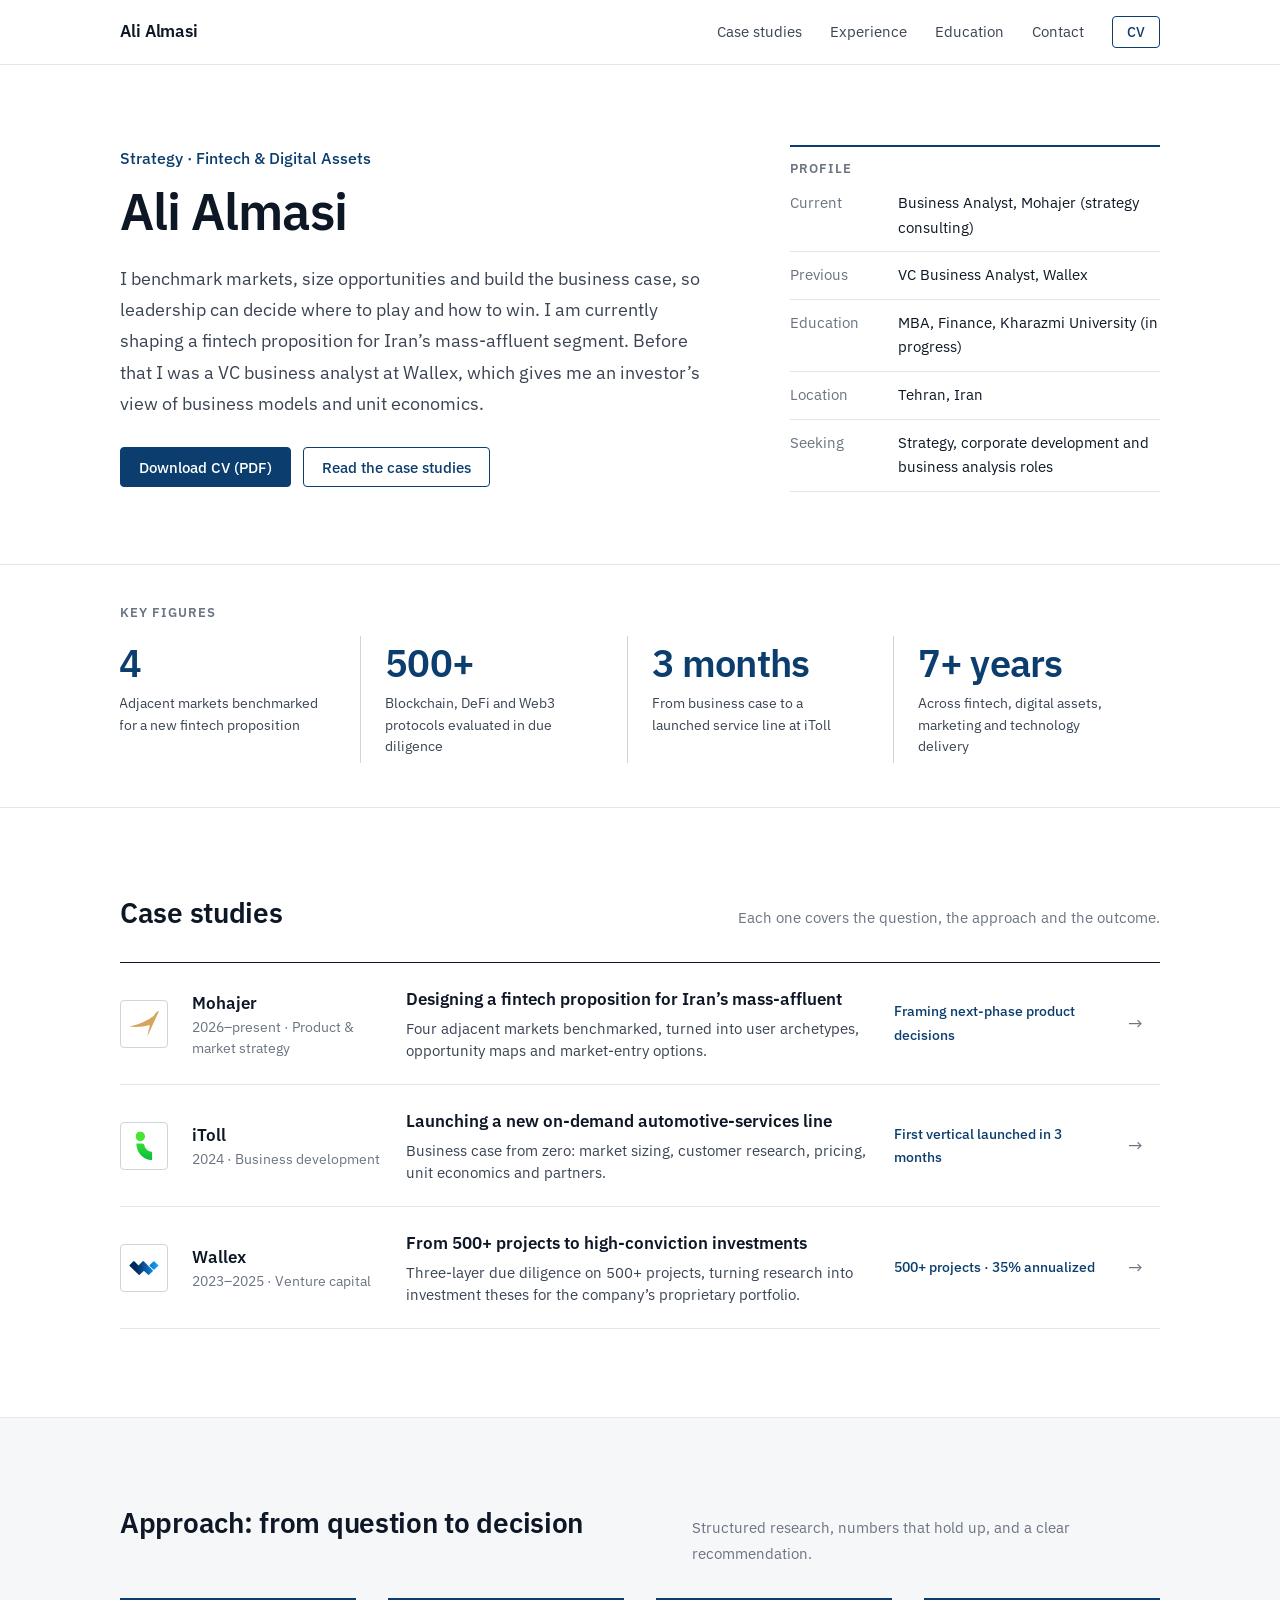
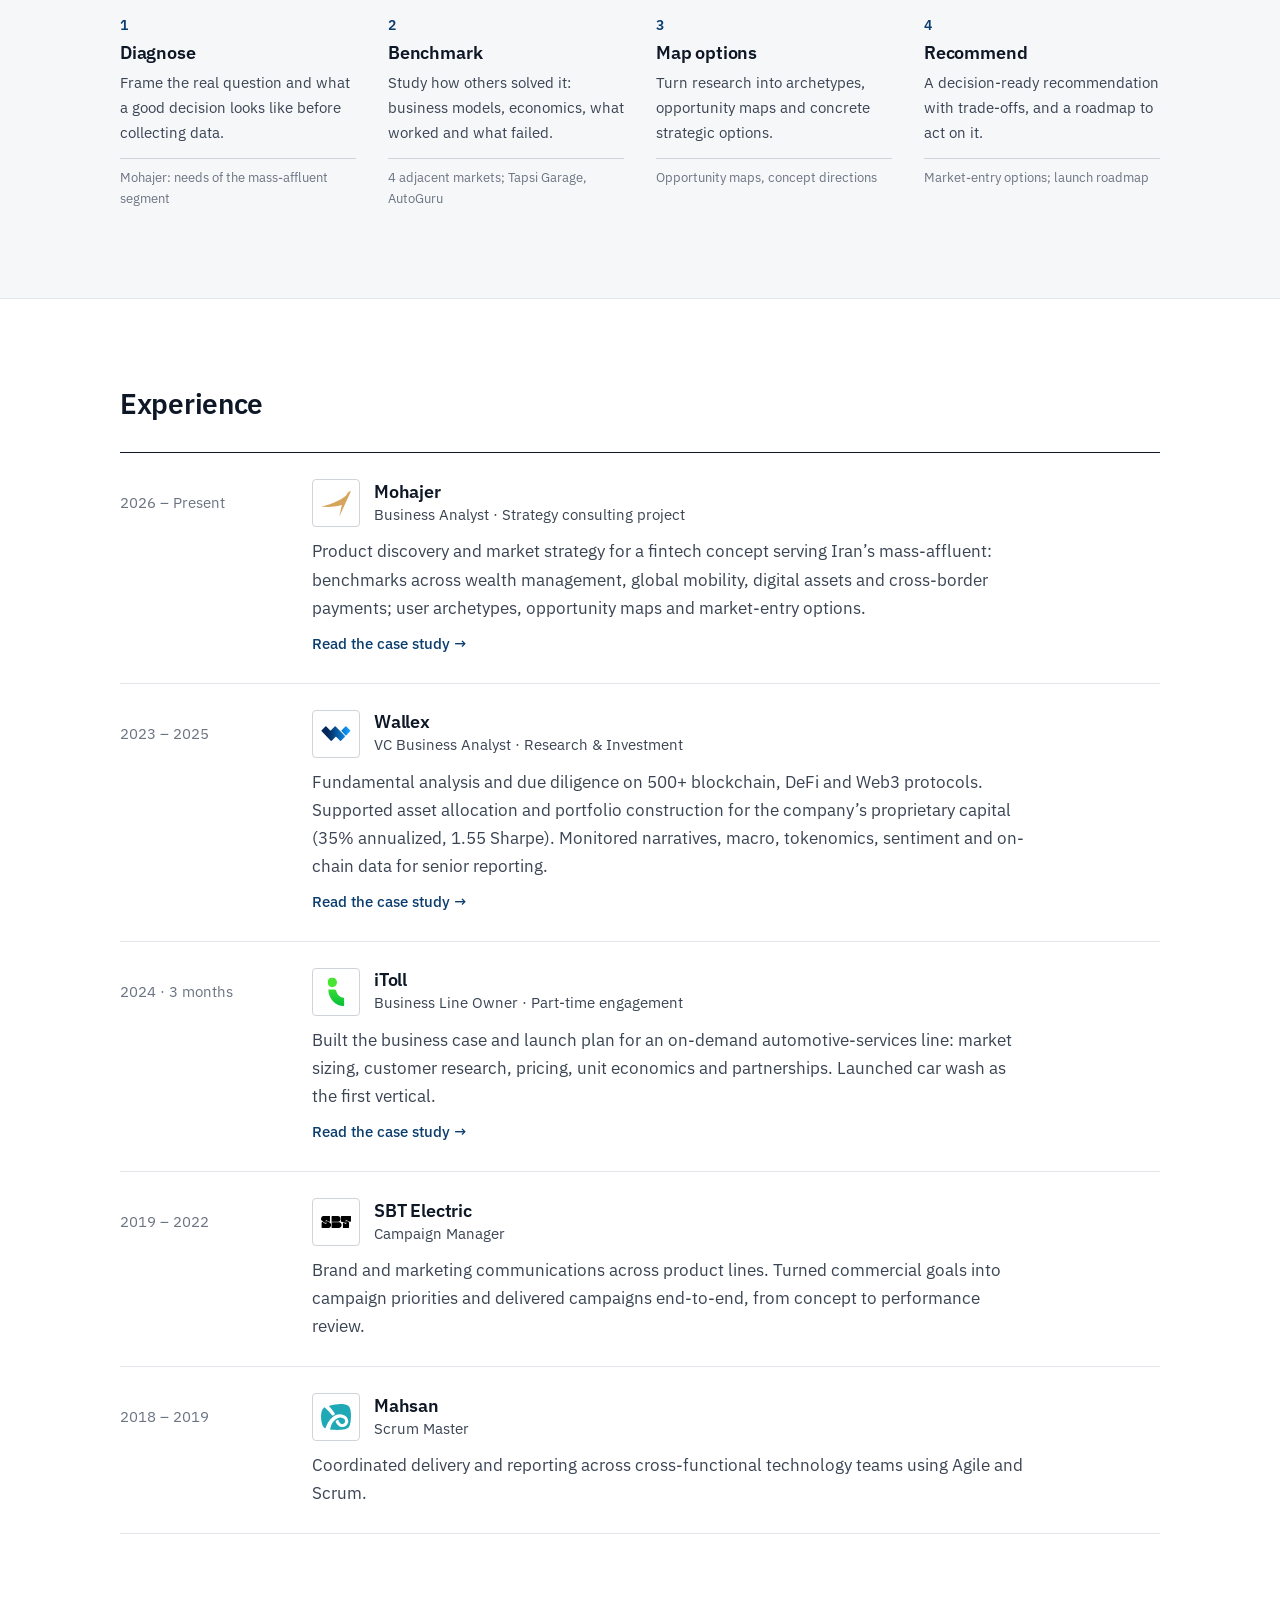
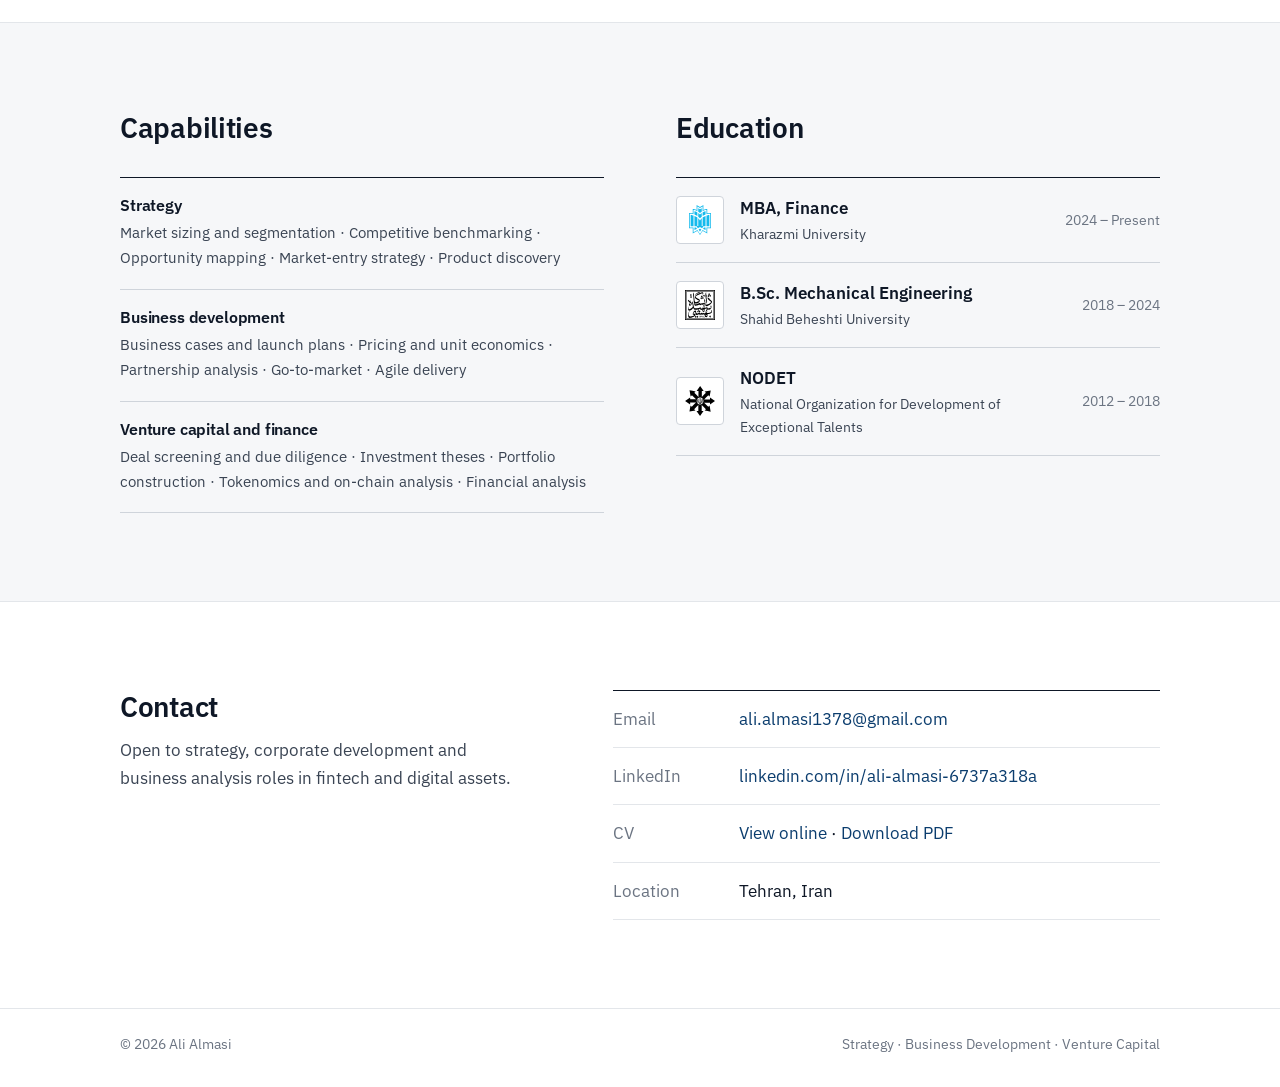
==== commit d95b73b7: "Add files via upload" ====
--- a/index.html
+++ b/index.html
@@ -3,12 +3,13 @@
 <head>
   <meta charset="utf-8">
   <meta name="viewport" content="width=device-width, initial-scale=1">
-  <title>Ali Almasi — Strategy, Business Development &amp; Investing</title>
-  <meta name="description" content="Ali Almasi — strategy, business development and venture investing across fintech and digital assets. Case studies from Wallex, iToll and Mohajer. Based in Tehran.">
+  <meta name="color-scheme" content="only light">
+  <title>Ali Almasi — Strategy, Business Development &amp; Venture Capital</title>
+  <meta name="description" content="Ali Almasi — strategy, business development and venture capital across fintech and digital assets. Case studies from Wallex, iToll and Mohajer. Based in Tehran.">
   <meta name="author" content="Ali Almasi">
   <meta property="og:type" content="website">
-  <meta property="og:title" content="Ali Almasi — Strategy, Business Development &amp; Investing">
-  <meta property="og:description" content="Strategy, business development and venture investing across fintech and digital assets. Case studies from Wallex, iToll and Mohajer.">
+  <meta property="og:title" content="Ali Almasi — Strategy, Business Development &amp; Venture Capital">
+  <meta property="og:description" content="Strategy, business development and venture capital across fintech and digital assets. Case studies from Wallex, iToll and Mohajer.">
   <meta property="og:image" content="https://alialmessi.github.io/assets/og-image.png">
   <meta property="og:url" content="https://alialmessi.github.io/">
   <link rel="canonical" href="https://alialmessi.github.io/">
@@ -20,11 +21,10 @@
   <link href="https://fonts.googleapis.com/css2?family=IBM+Plex+Sans:ital,wght@0,400;0,500;0,600;0,700;1,400&display=swap" rel="stylesheet">
   <link rel="stylesheet" href="assets/css/style.css">
   <script>
-    /* Apply the chosen view before first paint (no flash). */
+    /* Private view links (?lens=...) are applied before first paint. */
     (function () {
       var l = new URLSearchParams(location.search).get('lens');
-      if (!l) { try { l = localStorage.getItem('aa-lens'); } catch (e) {} }
-      if (['strategy', 'bd', 'investing'].indexOf(l) > -1) document.documentElement.setAttribute('data-lens', l);
+      if (['strategy', 'bd', 'vc'].indexOf(l) > -1) document.documentElement.setAttribute('data-lens', l);
     })();
   </script>
 </head>
@@ -49,36 +49,23 @@
 
 <main id="main">
 
-  <!-- ================= VIEW SELECTOR ================= -->
-  <div class="viewbar" id="top">
-    <div class="container viewbar-inner">
-      <span class="viewbar-label">View this profile for</span>
-      <div class="lens-switch" role="group" aria-label="View this profile for">
-        <button type="button" data-lens-btn="strategy" aria-pressed="true">Strategy</button>
-        <button type="button" data-lens-btn="bd" aria-pressed="false"><span class="long">Business Development</span><span class="short">Biz Dev</span></button>
-        <button type="button" data-lens-btn="investing" aria-pressed="false">Investing</button>
-      </div>
-      <button type="button" class="viewbar-help" data-welcome-open>How this works</button>
-    </div>
-  </div>
-
   <!-- ================= INTRO ================= -->
-  <section class="intro">
+  <section class="intro" id="top">
     <div class="container intro-grid">
       <div>
         <p class="kicker" data-show="strategy">Strategy · Fintech &amp; Digital Assets</p>
         <p class="kicker" data-show="bd">Business Development · Fintech &amp; New Ventures</p>
-        <p class="kicker" data-show="investing">Venture &amp; Investment Analysis · Digital Assets</p>
+        <p class="kicker" data-show="vc">Venture Capital · Fintech &amp; Digital Assets</p>
         <h1>Ali Almasi</h1>
 
         <p class="lead" data-show="strategy">I benchmark markets, size opportunities and build the business case, so leadership can decide where to play and how to win. I am currently shaping a fintech proposition for Iran’s mass-affluent segment. Before that I was a VC business analyst at Wallex, which gives me an investor’s view of business models and unit economics.</p>
         <p class="lead" data-show="bd">I take new lines of business from market sizing to launch: customer research, pricing, unit economics, partners and the launch plan. At iToll I took an on-demand automotive-services line from business case to a live first vertical in three months.</p>
-        <p class="lead" data-show="investing">Two years as a VC business analyst at Wallex: due diligence on 500+ blockchain, DeFi and Web3 protocols, and support for allocation and portfolio construction of the company’s proprietary capital. I bring an operator’s view from launching a new business line and shaping a fintech proposition.</p>
+        <p class="lead" data-show="vc">Two years as a VC business analyst at Wallex, one of Iran’s largest crypto exchanges: screening deal flow, running due diligence on 500+ blockchain, DeFi and Web3 projects, and turning findings into investment theses for the investment team. I bring an operator’s view to deals from launching a new business line and shaping a fintech proposition.</p>
 
         <div class="intro-actions">
-          <a class="btn btn-primary" data-show="strategy" href="resume/Ali_Almasi_CV_Strategy.pdf" download>Download CV (PDF)</a>
-          <a class="btn btn-primary" data-show="bd" href="resume/Ali_Almasi_CV_Business_Development.pdf" download>Download CV (PDF)</a>
-          <a class="btn btn-primary" data-show="investing" href="resume/Ali_Almasi_CV_Investing.pdf" download>Download CV (PDF)</a>
+          <a class="btn btn-primary" data-show="strategy" href="resume/Ali_Almasi_CV.pdf" download="Ali_Almasi_CV.pdf">Download CV (PDF)</a>
+          <a class="btn btn-primary" data-show="bd" href="resume/bd/Ali_Almasi_CV.pdf" download="Ali_Almasi_CV.pdf">Download CV (PDF)</a>
+          <a class="btn btn-primary" data-show="vc" href="resume/vc/Ali_Almasi_CV.pdf" download="Ali_Almasi_CV.pdf">Download CV (PDF)</a>
           <a class="btn btn-outline" href="#work">Read the case studies</a>
         </div>
       </div>
@@ -93,7 +80,7 @@
           <div><dt>Seeking</dt><dd>
             <span data-show="strategy">Strategy, corporate development and business analysis roles</span>
             <span data-show="bd">Business development, partnerships and new-venture roles</span>
-            <span data-show="investing">VC, investment analyst and research roles</span>
+            <span data-show="vc">Venture capital analyst and associate roles, including corporate venture</span>
           </dd></div>
         </dl>
       </aside>
@@ -106,14 +93,14 @@
       <h2 class="label-title" id="figures-title">Key figures</h2>
       <div class="figures-wrap"><div class="figures">
         <div class="figure lensable" style="--o-s:2;--o-b:4;--o-i:1"><div class="num">500+</div><p>Blockchain, DeFi and Web3 protocols evaluated in due diligence</p></div>
-        <div class="figure lensable" data-show="investing" style="--o-i:2"><div class="num">35%</div><p>Annualized return, proprietary portfolio<sup>1</sup></p></div>
-        <div class="figure lensable" data-show="investing" style="--o-i:3"><div class="num">1.55</div><p>Sharpe ratio, same portfolio<sup>1</sup></p></div>
-        <div class="figure lensable" data-show="investing" style="--o-i:4"><div class="num">3</div><p>Strategies: liquid venture, value/growth, DeFi yield</p></div>
+        <div class="figure lensable" data-show="vc" style="--o-i:2"><div class="num">3 layers</div><p>Of due diligence: protocol design, tokenomics, market positioning</p></div>
+        <div class="figure lensable" data-show="vc" style="--o-i:3"><div class="num">35%</div><p>Annualized return, proprietary portfolio<sup>1</sup></p></div>
+        <div class="figure lensable" data-show="vc" style="--o-i:4"><div class="num">2 years</div><p>In venture capital at Wallex</p></div>
         <div class="figure lensable" data-show="strategy bd" style="--o-s:1;--o-b:2"><div class="num">4</div><p>Adjacent markets benchmarked for a new fintech proposition</p></div>
         <div class="figure lensable" data-show="strategy bd" style="--o-s:3;--o-b:1"><div class="num">3 months</div><p>From business case to a launched service line at iToll</p></div>
         <div class="figure lensable" data-show="strategy bd" style="--o-s:4;--o-b:3"><div class="num">7+ years</div><p>Across fintech, digital assets, marketing and technology delivery</p></div>
       </div></div>
-      <p class="source" data-show="investing"><sup>1</sup> Wallex’s proprietary portfolio, 2023–2025. I supported research, allocation and portfolio construction as part of the investment team.</p>
+      <p class="source" data-show="vc"><sup>1</sup> Wallex’s proprietary portfolio, 2023–2025. I supported research, allocation and portfolio construction as part of the investment team.</p>
     </div>
   </section>
 
@@ -122,17 +109,15 @@
     <div class="container">
       <div class="section-head">
         <h2>Case studies</h2>
-        <p data-show="strategy">Ordered for strategy roles. Each one covers the question, the approach and the outcome.</p>
-        <p data-show="bd">Ordered for business development roles. Each one covers the question, the approach and the outcome.</p>
-        <p data-show="investing">Ordered for investing roles. Each one covers the question, the approach and the outcome.</p>
+        <p>Each one covers the question, the approach and the outcome.</p>
       </div>
 
       <div class="work-table" role="list">
         <a class="work-row lensable" role="listitem" href="work/wallex.html" data-keep-lens style="--o-s:3;--o-b:3;--o-i:1">
           <span class="logo-tile"><img src="assets/logos/wallex.svg" alt="Wallex logo" width="32" height="32"></span>
-          <span class="work-org"><strong>Wallex</strong><span>2023–2025 · Venture investing</span></span>
-          <span class="work-main"><strong>A research-to-allocation engine for digital assets</strong><span>Three-layer due diligence on 500+ protocols, feeding a multi-strategy proprietary portfolio with built-in hedging.</span></span>
-          <span class="work-out">35% annualized · 1.55 Sharpe</span>
+          <span class="work-org"><strong>Wallex</strong><span>2023–2025 · Venture capital</span></span>
+          <span class="work-main"><strong>From 500+ projects to high-conviction investments</strong><span>Three-layer due diligence on 500+ projects, turning research into investment theses for the company’s proprietary portfolio.</span></span>
+          <span class="work-out">500+ projects · 35% annualized</span>
           <span class="work-go" aria-hidden="true">→</span>
         </a>
         <a class="work-row lensable" role="listitem" href="work/itoll.html" data-keep-lens style="--o-s:2;--o-b:1;--o-i:3">
@@ -159,7 +144,7 @@
       <div class="section-head">
         <h2 data-show="strategy">Approach: from question to decision</h2>
         <h2 data-show="bd">Approach: from opportunity to launch</h2>
-        <h2 data-show="investing">Approach: from universe to conviction</h2>
+        <h2 data-show="vc">Approach: from deal flow to conviction</h2>
         <p>Structured research, numbers that hold up, and a clear recommendation.</p>
       </div>
 
@@ -175,11 +160,11 @@
         <li><h3>Build the case</h3><p>Pricing, unit economics and the partnership model that make it a business.</p><span class="evidence">Pricing; unit economics; partners</span></li>
         <li><h3>Launch</h3><p>Choose the first vertical, go live, and hand over a roadmap the team can run with.</p><span class="evidence">Car wash launched first</span></li>
       </ol>
-      <ol class="steps" data-show="investing">
-        <li><h3>Screen</h3><p>Cover the universe across infrastructure, financial applications and emerging sectors.</p><span class="evidence">500+ protocols screened</span></li>
+      <ol class="steps" data-show="vc">
+        <li><h3>Screen</h3><p>Cover the market across infrastructure, financial applications and emerging sectors to find the opportunities worth a closer look.</p><span class="evidence">500+ projects screened</span></li>
         <li><h3>Diligence</h3><p>Protocol design, tokenomics and market positioning, each layer filtering out weak projects.</p><span class="evidence">Fundamental and on-chain analysis</span></li>
-        <li><h3>Allocate</h3><p>Size positions across liquid venture, value/growth and DeFi-yield strategies.</p><span class="evidence">35% annualized return</span></li>
-        <li><h3>Protect</h3><p>Hedge directional risk with options, staking, liquidity provision and delta-neutral structures.</p><span class="evidence">1.55 Sharpe ratio</span></li>
+        <li><h3>Thesis</h3><p>Turn diligence into a clear investment thesis: why this project, why now, and what has to be true.</p><span class="evidence">Investment theses and recommendations</span></li>
+        <li><h3>Portfolio</h3><p>Support allocation and portfolio construction, then keep tracking each position with market and on-chain data.</p><span class="evidence">35% annualized portfolio return</span></li>
       </ol>
     </div>
   </section>
@@ -201,7 +186,8 @@
           <div class="when">2023 – 2025</div>
           <div class="xp-body">
             <div class="xp-head"><span class="logo-tile"><img src="assets/logos/wallex.svg" alt="Wallex logo" width="32" height="32"></span><div><h3>Wallex</h3><div class="role">VC Business Analyst · Research &amp; Investment</div></div></div>
-            <p>Fundamental analysis and due diligence on 500+ blockchain, DeFi and Web3 protocols. Supported asset allocation and portfolio construction for the company’s proprietary capital (35% annualized, 1.55 Sharpe). Monitored narratives, macro, tokenomics, sentiment and on-chain data for senior reporting.</p>
+            <p data-show="strategy bd">Fundamental analysis and due diligence on 500+ blockchain, DeFi and Web3 protocols. Supported asset allocation and portfolio construction for the company’s proprietary capital (35% annualized, 1.55 Sharpe). Monitored narratives, macro, tokenomics, sentiment and on-chain data for senior reporting.</p>
+            <p data-show="vc">Screened deal flow and ran due diligence on 500+ blockchain, DeFi and Web3 projects, turning findings into investment theses. Supported investment decisions and portfolio construction for the company’s proprietary capital (35% annualized). Tracked narratives, macro, tokenomics and on-chain data for senior reporting.</p>
             <a class="more" href="work/wallex.html" data-keep-lens>Read the case study →</a>
           </div>
         </li>
@@ -246,8 +232,8 @@
             <p>Business cases and launch plans · Pricing and unit economics · Partnership analysis · Go-to-market · Agile delivery</p>
           </div>
           <div class="cap lensable" style="--o-s:3;--o-b:3;--o-i:1">
-            <h3>Finance and investing</h3>
-            <p>Due diligence · Investment theses · Asset allocation and portfolio construction · Tokenomics and on-chain analysis · Hedging</p>
+            <h3>Venture capital and finance</h3>
+            <p>Deal screening and due diligence · Investment theses · Portfolio construction · Tokenomics and on-chain analysis · Financial analysis</p>
           </div>
         </div>
       </div>
@@ -256,7 +242,7 @@
         <ul class="edu-list">
           <li><span class="logo-tile"><img src="assets/logos/kharazmi.svg" alt="Kharazmi University logo" width="32" height="32"></span><div><strong>MBA, Finance</strong><span>Kharazmi University</span></div><span class="when">2024 – Present</span></li>
           <li><span class="logo-tile"><img src="assets/logos/sbu.svg" alt="Shahid Beheshti University logo" width="32" height="32"></span><div><strong>B.Sc. Mechanical Engineering</strong><span>Shahid Beheshti University</span></div><span class="when">2018 – 2024</span></li>
-          <li><span class="logo-tile"><img src="assets/logos/nodet.svg" alt="NODET logo" width="32" height="32"></span><div><strong>Secondary school, NODET</strong><span>National Organization for Development of Exceptional Talents</span></div><span class="when">2012 – 2018</span></li>
+          <li><span class="logo-tile"><img src="assets/logos/nodet.svg" alt="NODET logo" width="32" height="32"></span><div><strong>NODET</strong><span>National Organization for Development of Exceptional Talents</span></div><span class="when">2012 – 2018</span></li>
         </ul>
       </div>
     </div>
@@ -269,12 +255,12 @@
         <h2>Contact</h2>
         <p class="contact-note" data-show="strategy">Open to strategy, corporate development and business analysis roles in fintech and digital assets.</p>
         <p class="contact-note" data-show="bd">Open to business development, partnerships and new-venture roles in fintech.</p>
-        <p class="contact-note" data-show="investing">Open to VC, investment analyst and research roles in fintech and digital assets.</p>
+        <p class="contact-note" data-show="vc">Open to venture capital analyst and associate roles in fintech and digital assets.</p>
       </div>
       <dl class="contact-list">
         <div><dt>Email</dt><dd><a href="mailto:ali.almasi1378@gmail.com">ali.almasi1378@gmail.com</a></dd></div>
         <div><dt>LinkedIn</dt><dd><a href="https://www.linkedin.com/in/ali-almasi-6737a318a/" target="_blank" rel="noopener">linkedin.com/in/ali-almasi-6737a318a</a></dd></div>
-        <div><dt>CV</dt><dd><a href="resume/" data-keep-lens>View online</a> · <a data-show="strategy" href="resume/Ali_Almasi_CV_Strategy.pdf" download>Download PDF</a><a data-show="bd" href="resume/Ali_Almasi_CV_Business_Development.pdf" download>Download PDF</a><a data-show="investing" href="resume/Ali_Almasi_CV_Investing.pdf" download>Download PDF</a></dd></div>
+        <div><dt>CV</dt><dd><a href="resume/" data-keep-lens>View online</a> · <a data-show="strategy" href="resume/Ali_Almasi_CV.pdf" download="Ali_Almasi_CV.pdf">Download PDF</a><a data-show="bd" href="resume/bd/Ali_Almasi_CV.pdf" download="Ali_Almasi_CV.pdf">Download PDF</a><a data-show="vc" href="resume/vc/Ali_Almasi_CV.pdf" download="Ali_Almasi_CV.pdf">Download PDF</a></dd></div>
         <div><dt>Location</dt><dd>Tehran, Iran</dd></div>
       </dl>
     </div>
@@ -284,42 +270,9 @@
 <footer class="site-footer">
   <div class="container">
     <span>© <span data-year>2026</span> Ali Almasi</span>
-    <span>Strategy · Business Development · Investing</span>
+    <span>Strategy · Business Development · Venture Capital</span>
   </div>
 </footer>
-
-<!-- ================= WELCOME GUIDE (first visit only; two steps) ================= -->
-<div class="welcome" id="welcome" role="dialog" aria-modal="true" aria-labelledby="welcome-title" hidden>
-  <div class="welcome-panel" tabindex="-1">
-    <!-- Step 1: choose a view -->
-    <div class="welcome-step" data-step="1">
-      <p class="welcome-kicker">Welcome · Step 1 of 2</p>
-      <h2 id="welcome-title">Which role are you considering me for?</h2>
-      <p>This profile has three views. Choose one and the summary, key figures, case studies and CV adapt to it. You can switch at any time from the bar at the top of the page.</p>
-      <div class="welcome-options">
-        <button type="button" data-welcome-lens="strategy"><strong>Strategy</strong><span>Strategy, corporate development, business analysis</span><span class="go" aria-hidden="true">→</span></button>
-        <button type="button" data-welcome-lens="bd"><strong>Business Development</strong><span>New business lines, partnerships, go-to-market</span><span class="go" aria-hidden="true">→</span></button>
-        <button type="button" data-welcome-lens="investing"><strong>Investing</strong><span>Venture capital, investment analysis, research</span><span class="go" aria-hidden="true">→</span></button>
-      </div>
-      <button type="button" class="welcome-skip" data-welcome-close>Skip and view the full profile</button>
-    </div>
-    <!-- Step 2: point to the case studies -->
-    <div class="welcome-step" data-step="2" hidden>
-      <p class="welcome-kicker">Step 2 of 2</p>
-      <h2>Read the case studies</h2>
-      <p>Three case studies show how I work: the question, the approach, and the outcome. They are ordered for the view you chose, with the most relevant first.</p>
-      <ul class="welcome-cases">
-        <li class="lensable" style="--o-s:3;--o-b:3;--o-i:1"><span class="logo-tile sm"><img src="assets/logos/wallex.svg" alt="" width="20" height="20"></span><span><strong>Wallex</strong> · Digital asset research and investing</span></li>
-        <li class="lensable" style="--o-s:2;--o-b:1;--o-i:3"><span class="logo-tile sm"><img src="assets/logos/itoll.svg" alt="" width="20" height="20"></span><span><strong>iToll</strong> · Launching a new service line</span></li>
-        <li class="lensable" style="--o-s:1;--o-b:2;--o-i:2"><span class="logo-tile sm"><img src="assets/logos/mohajer.svg" alt="" width="20" height="20"></span><span><strong>Mohajer</strong> · Fintech strategy for the mass-affluent</span></li>
-      </ul>
-      <div class="welcome-actions">
-        <button type="button" class="btn btn-primary" data-welcome-cases>Show me the case studies</button>
-        <button type="button" class="btn btn-outline" data-welcome-close>Browse the profile</button>
-      </div>
-    </div>
-  </div>
-</div>
 
 <script src="assets/js/main.js"></script>
 </body>
--- a/assets/css/style.css
+++ b/assets/css/style.css
@@ -21,24 +21,9 @@
   --maxw: 1120px;
   --gutter: clamp(16px, 4vw, 40px);
   --radius: 4px;
-  color-scheme: light;
-}
-
-@media (prefers-color-scheme: dark) {
-  :root {
-    --bg: #0d1219;
-    --bg-2: #121a24;
-    --ink: #e8ebef;
-    --ink-2: #c3c9d1;
-    --muted: #8d96a3;
-    --line: #232d3a;
-    --line-2: #34404f;
-    --accent: #8db8e6;
-    --accent-2: #a9cbef;
-    --accent-soft: #15253a;
-    color-scheme: dark;
-  }
-}
+  color-scheme: only light;   /* also opts out of browsers' automatic dark mode */
+}
+
 
 /* ---------- Base ---------- */
 *, *::before, *::after { box-sizing: border-box; }
@@ -76,15 +61,15 @@
 .skip:focus { left: 16px; top: 16px; background: var(--ink); color: var(--bg); padding: 8px 12px; z-index: 200; }
 
 /* ---------- View lens system ----------
-   <html data-lens="strategy|bd|investing">
+   <html data-lens="strategy|bd|vc">, set only by private links (?lens=...)
    [data-show="a b"]  visible only for the listed views
    .lensable           ordered by --o-s / --o-b / --o-i                  */
 html[data-lens="strategy"] [data-show]:not([data-show~="strategy"]),
 html[data-lens="bd"] [data-show]:not([data-show~="bd"]),
-html[data-lens="investing"] [data-show]:not([data-show~="investing"]) { display: none !important; }
+html[data-lens="vc"] [data-show]:not([data-show~="vc"]) { display: none !important; }
 html[data-lens="strategy"] .lensable { order: var(--o-s, 0); }
 html[data-lens="bd"] .lensable { order: var(--o-b, 0); }
-html[data-lens="investing"] .lensable { order: var(--o-i, 0); }
+html[data-lens="vc"] .lensable { order: var(--o-i, 0); }
 
 /* ---------- Header ---------- */
 .site-header { position: sticky; top: 0; z-index: 50; background: var(--bg); border-bottom: 1px solid var(--line); }
@@ -119,32 +104,6 @@
 .btn-outline { background: transparent; color: var(--accent); }
 .btn-outline:hover { background: var(--accent-soft); }
 .btn-sm { padding: 7px 14px; font-size: .88rem; }
-@media (prefers-color-scheme: dark) { .btn-primary { color: #0d1219; } }
-
-/* ---------- View bar ---------- */
-.viewbar { background: var(--bg-2); border-bottom: 1px solid var(--line); }
-.viewbar-inner { display: flex; align-items: center; gap: 16px; padding-top: 12px; padding-bottom: 12px; flex-wrap: wrap; }
-.viewbar-label { font-size: .88rem; color: var(--muted); }
-.lens-switch { display: inline-flex; border: 1px solid var(--line-2); border-radius: var(--radius); background: var(--bg); overflow: hidden; }
-.lens-switch button {
-  font: 500 .9rem/1 var(--sans); border: 0; background: transparent; color: var(--ink-2);
-  padding: 10px 16px; cursor: pointer; white-space: nowrap;
-}
-.lens-switch button + button { border-left: 1px solid var(--line-2); }
-.lens-switch button:hover { background: var(--bg-2); color: var(--ink); }
-.lens-switch button[aria-pressed="true"] { background: var(--accent); color: #fff; }
-@media (prefers-color-scheme: dark) { .lens-switch button[aria-pressed="true"] { color: #0d1219; } }
-.lens-switch .short { display: none; }
-.viewbar-help { margin-left: auto; font: 500 .88rem var(--sans); color: var(--accent); background: none; border: 0; padding: 4px 0; cursor: pointer; }
-.viewbar-help:hover { text-decoration: underline; text-underline-offset: 3px; }
-@media (max-width: 560px) {
-  .viewbar-label { width: 100%; }
-  .lens-switch { display: flex; width: 100%; }
-  .lens-switch button { flex: 1; padding: 0 6px; min-height: 44px; }
-  .lens-switch .long { display: none; }
-  .lens-switch .short { display: inline; }
-  .viewbar-help { margin-left: 0; }
-}
 
 /* ---------- Sections ---------- */
 section { padding: clamp(56px, 7vw, 88px) 0; border-top: 1px solid var(--line); }
@@ -271,49 +230,6 @@
 .logo-tile img { position: absolute; inset: var(--pad); width: calc(100% - 2 * var(--pad)); height: calc(100% - 2 * var(--pad)); object-fit: contain; }
 .logo-tile.sm { width: 30px; height: 30px; --pad: 5px; }
 .logo-tile.lg { width: 56px; height: 56px; --pad: 9px; }
-
-/* ==========================================================================
-   Welcome guide
-   ========================================================================== */
-.welcome {
-  position: fixed; inset: 0; z-index: 100; display: grid; place-items: center; padding: 16px;
-  background: rgba(14, 23, 38, .35);
-  backdrop-filter: blur(7px) saturate(.9); -webkit-backdrop-filter: blur(7px) saturate(.9);
-  animation: wFade .2s ease;
-}
-.welcome[hidden] { display: none; }
-.welcome-panel:focus { outline: none; }
-.welcome-panel {
-  width: 100%; max-width: 560px; max-height: calc(100vh - 32px); overflow: auto;
-  background: var(--bg); border-top: 3px solid var(--accent); border-radius: var(--radius);
-  padding: clamp(24px, 4vw, 36px); box-shadow: 0 24px 64px rgba(14, 23, 38, .25);
-}
-.welcome-kicker { font-size: .8rem; font-weight: 600; letter-spacing: .08em; text-transform: uppercase; color: var(--muted); margin-bottom: 10px; }
-.welcome h2 { font-size: 1.45rem; margin-bottom: 12px; }
-.welcome p { color: var(--ink-2); font-size: .98rem; }
-.welcome-options { display: flex; flex-direction: column; border-top: 1px solid var(--line-2); margin: 20px 0 16px; }
-.welcome-options button {
-  display: grid; grid-template-columns: 1fr 20px; gap: 2px 12px; text-align: left; width: 100%;
-  background: none; border: 0; border-bottom: 1px solid var(--line-2); padding: 14px 4px; cursor: pointer; font-family: var(--sans); color: var(--ink);
-}
-.welcome-options button strong { font-weight: 600; font-size: 1.02rem; }
-.welcome-options button span:not(.go) { grid-column: 1; font-size: .88rem; color: var(--muted); }
-.welcome-options .go { grid-column: 2; grid-row: 1 / span 2; align-self: center; color: var(--accent); transition: transform .15s ease; }
-.welcome-options button:hover, .welcome-options button:focus-visible { background: var(--bg-2); }
-.welcome-options button:hover .go { transform: translateX(3px); }
-.welcome-skip { background: none; border: 0; padding: 4px 0; font: 500 .9rem var(--sans); color: var(--accent); cursor: pointer; }
-.welcome-skip:hover { text-decoration: underline; text-underline-offset: 3px; }
-.welcome-cases { list-style: none; margin: 16px 0 22px; padding: 0; display: flex; flex-direction: column; border-top: 1px solid var(--line-2); }
-.welcome-cases li { display: flex; align-items: center; gap: 12px; padding: 10px 0; border-bottom: 1px solid var(--line-2); font-size: .95rem; color: var(--ink-2); }
-.welcome-cases strong { color: var(--ink); font-weight: 600; }
-.welcome-actions { display: flex; gap: 10px; flex-wrap: wrap; }
-@keyframes wFade { from { opacity: 0; } to { opacity: 1; } }
-@media (prefers-reduced-motion: reduce) { .welcome { animation: none; } }
-
-/* Brief highlight of the case studies after the guide */
-.spotlight { animation: spot 1.8s ease; }
-@keyframes spot { 0%, 60% { box-shadow: 0 0 0 3px var(--accent); } 100% { box-shadow: 0 0 0 3px transparent; } }
-@media (prefers-reduced-motion: reduce) { .spotlight { animation: none; } }
 
 /* ==========================================================================
    Case study pages
@@ -366,7 +282,6 @@
 .flow-result { margin-top: 10px; padding: 16px 18px; border-radius: var(--radius); background: var(--accent); color: #fff; display: flex; justify-content: space-between; align-items: center; gap: 16px; flex-wrap: wrap; }
 .flow-result strong { font-weight: 600; font-size: 1.05rem; }
 .flow-result span { opacity: .85; font-size: .9rem; }
-@media (prefers-color-scheme: dark) { .flow-result { color: #0d1219; } }
 @media (max-width: 900px) {
   .flow { grid-template-columns: 1fr; }
   .flow-step + .flow-step { border-left: 0; border-top: 1px solid var(--line-2); }
@@ -392,7 +307,6 @@
 .funnel-layer span { color: var(--muted); font-size: .87rem; }
 .funnel-layer.top { background: var(--bg-2); }
 .funnel-layer.end { background: var(--accent); color: #fff; border-color: var(--accent); justify-content: center; }
-@media (prefers-color-scheme: dark) { .funnel-layer.end { color: #0d1219; } }
 @media (max-width: 640px) { .funnel-layer { width: calc(var(--w) * .5 + 50%); } }
 
 /* Exhibits: small cards */
@@ -430,6 +344,6 @@
 
 /* ---------- Print ---------- */
 @media print {
-  .site-header, .viewbar, .intro-actions, .nav-toggle, .welcome, .next-cs { display: none !important; }
+  .site-header, .intro-actions, .nav-toggle, .next-cs { display: none !important; }
   section { break-inside: avoid; }
 }
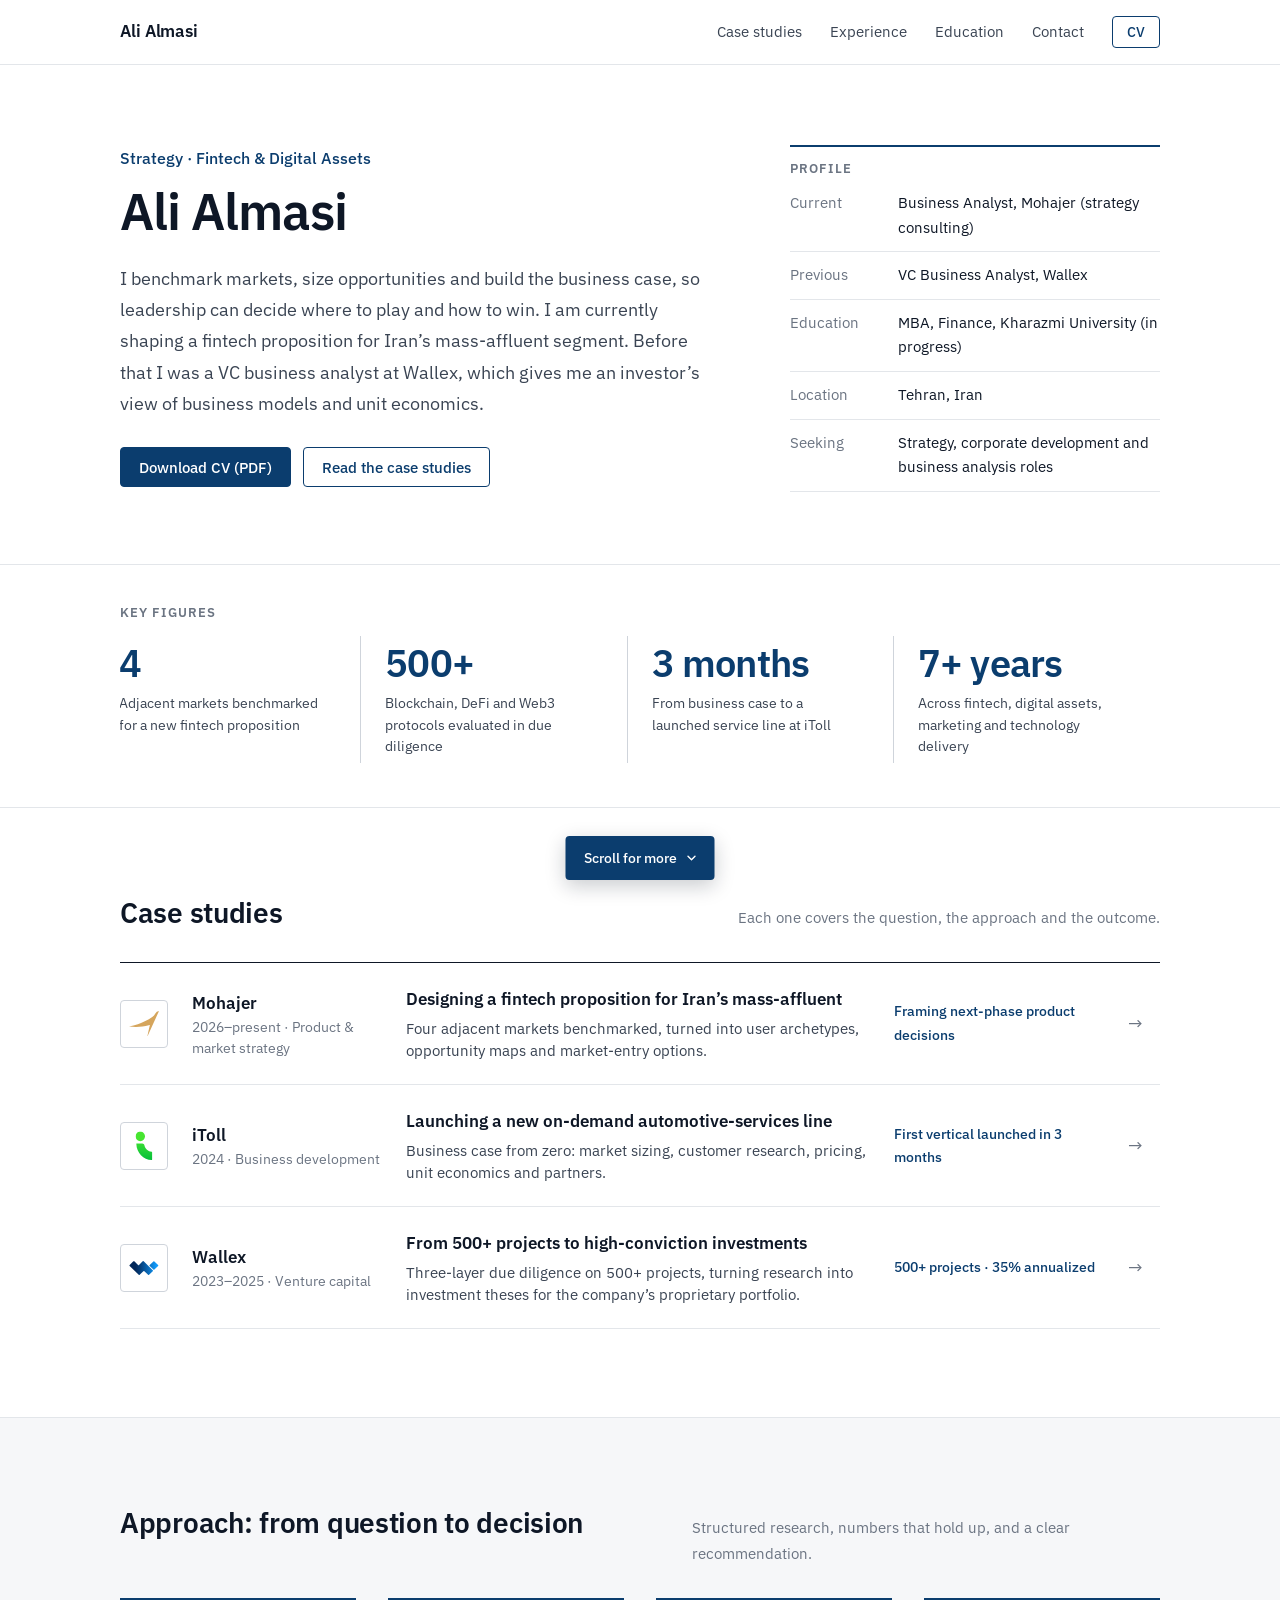
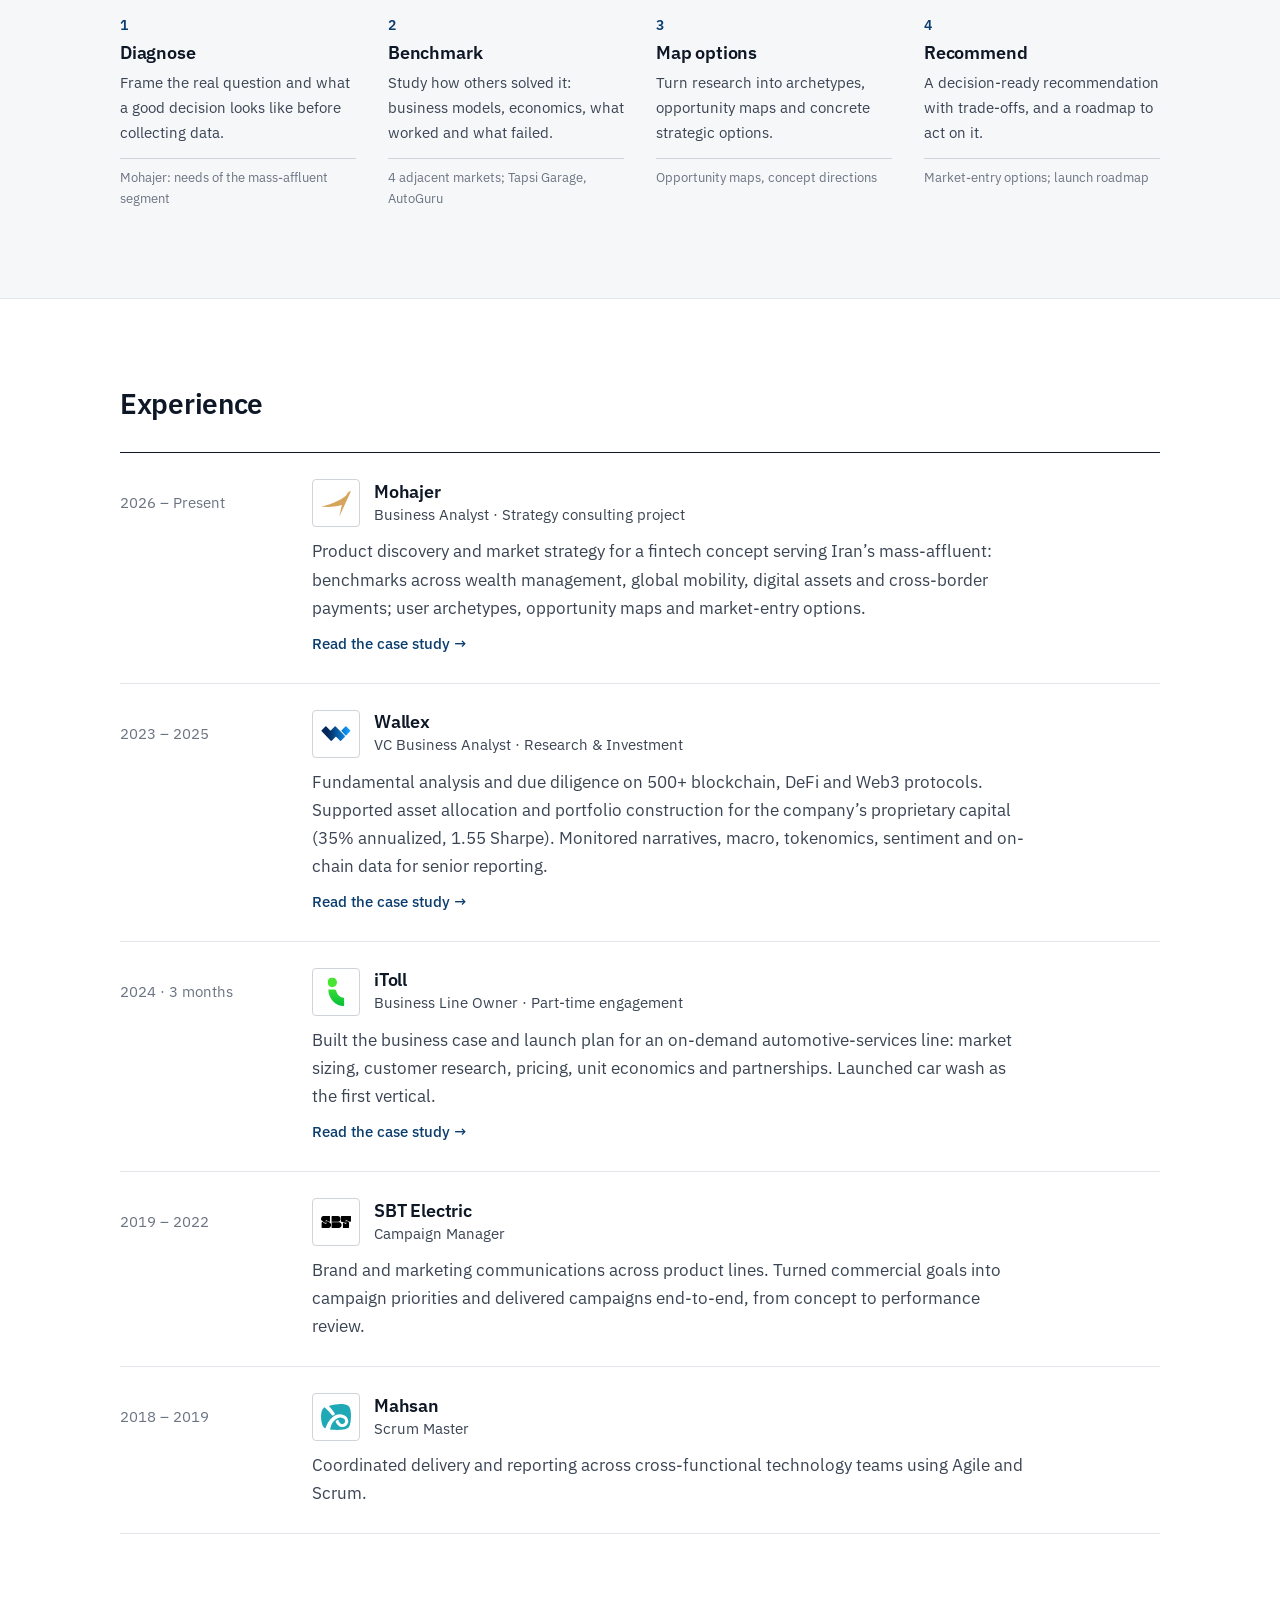
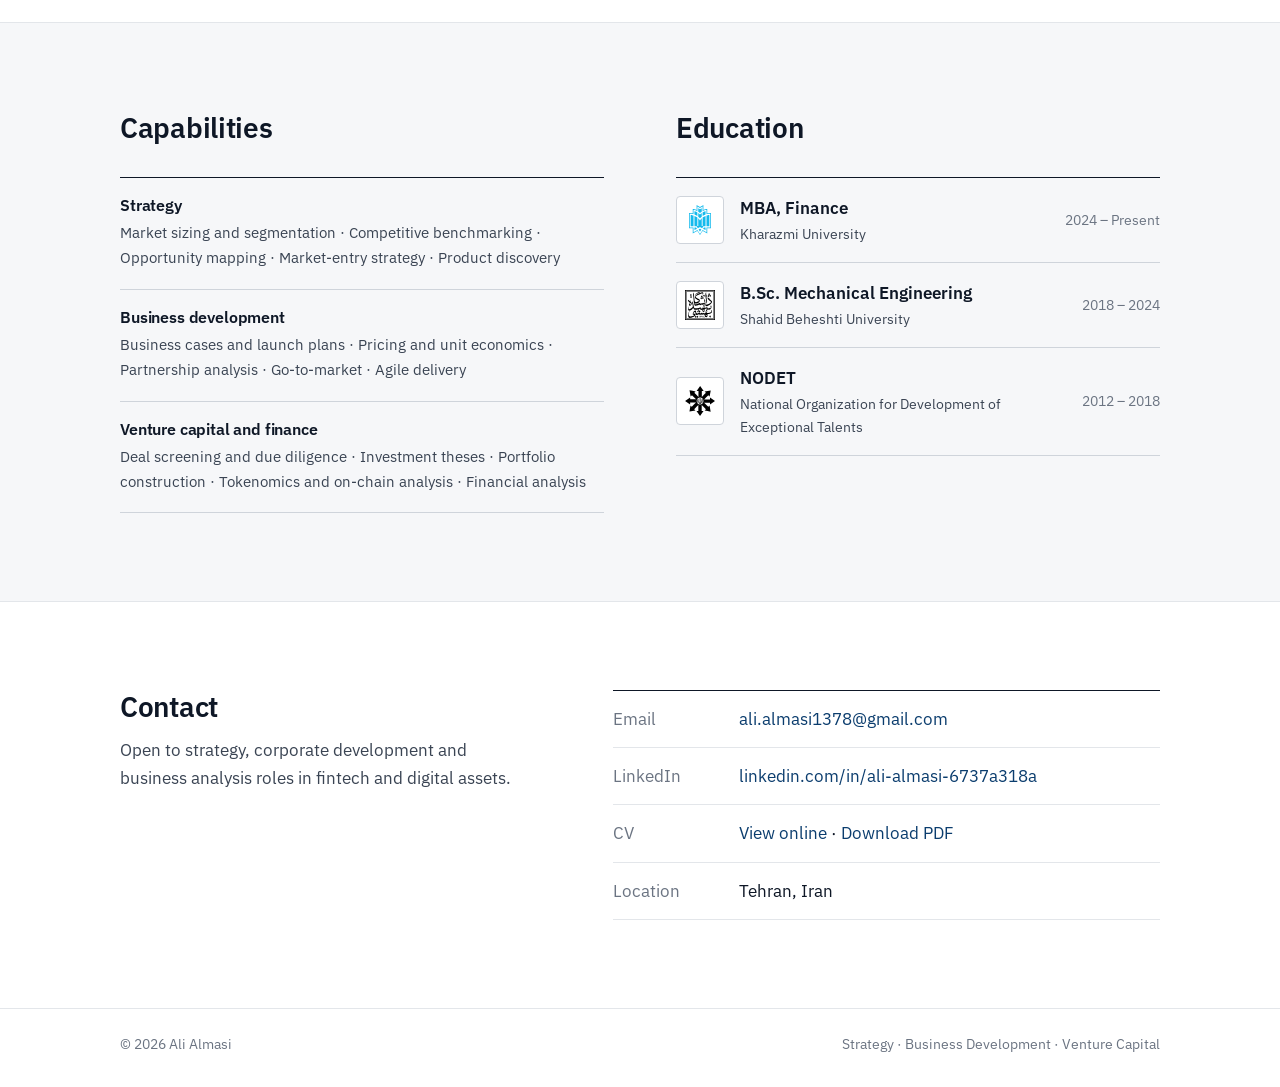
==== commit 9f94a1f2: "Add files via upload" ====
--- a/index.html
+++ b/index.html
@@ -1,279 +1,279 @@
-<!doctype html>
-<html lang="en" class="no-js" data-lens="strategy">
-<head>
-  <meta charset="utf-8">
-  <meta name="viewport" content="width=device-width, initial-scale=1">
-  <meta name="color-scheme" content="only light">
-  <title>Ali Almasi — Strategy, Business Development &amp; Venture Capital</title>
-  <meta name="description" content="Ali Almasi — strategy, business development and venture capital across fintech and digital assets. Case studies from Wallex, iToll and Mohajer. Based in Tehran.">
-  <meta name="author" content="Ali Almasi">
-  <meta property="og:type" content="website">
-  <meta property="og:title" content="Ali Almasi — Strategy, Business Development &amp; Venture Capital">
-  <meta property="og:description" content="Strategy, business development and venture capital across fintech and digital assets. Case studies from Wallex, iToll and Mohajer.">
-  <meta property="og:image" content="https://alialmessi.github.io/assets/og-image.png">
-  <meta property="og:url" content="https://alialmessi.github.io/">
-  <link rel="canonical" href="https://alialmessi.github.io/">
-  <meta name="twitter:card" content="summary_large_image">
-  <meta name="theme-color" content="#0b3d6e">
-  <link rel="icon" href="assets/favicon.svg" type="image/svg+xml">
-  <link rel="preconnect" href="https://fonts.googleapis.com">
-  <link rel="preconnect" href="https://fonts.gstatic.com" crossorigin>
-  <link href="https://fonts.googleapis.com/css2?family=IBM+Plex+Sans:ital,wght@0,400;0,500;0,600;0,700;1,400&display=swap" rel="stylesheet">
-  <link rel="stylesheet" href="assets/css/style.css">
-  <script>
-    /* Private view links (?lens=...) are applied before first paint. */
-    (function () {
-      var l = new URLSearchParams(location.search).get('lens');
-      if (['strategy', 'bd', 'vc'].indexOf(l) > -1) document.documentElement.setAttribute('data-lens', l);
-    })();
-  </script>
-</head>
-<body>
-<a class="skip" href="#main">Skip to content</a>
-
-<header class="site-header">
-  <nav class="container nav" aria-label="Main">
-    <a class="brand" href="#top">Ali Almasi</a>
-    <button class="nav-toggle" aria-expanded="false" aria-controls="nav-links" aria-label="Menu">
-      <svg width="18" height="18" viewBox="0 0 24 24" fill="none" stroke="currentColor" stroke-width="2" stroke-linecap="round"><path d="M4 7h16M4 12h16M4 17h16"/></svg>
-    </button>
-    <ul class="nav-links" id="nav-links">
-      <li><a href="#work">Case studies</a></li>
-      <li><a href="#experience">Experience</a></li>
-      <li><a href="#education">Education</a></li>
-      <li><a href="#contact">Contact</a></li>
-      <li><a class="btn btn-outline btn-sm" href="resume/" data-keep-lens>CV</a></li>
-    </ul>
-  </nav>
-</header>
-
-<main id="main">
-
-  <!-- ================= INTRO ================= -->
-  <section class="intro" id="top">
-    <div class="container intro-grid">
-      <div>
-        <p class="kicker" data-show="strategy">Strategy · Fintech &amp; Digital Assets</p>
-        <p class="kicker" data-show="bd">Business Development · Fintech &amp; New Ventures</p>
-        <p class="kicker" data-show="vc">Venture Capital · Fintech &amp; Digital Assets</p>
-        <h1>Ali Almasi</h1>
-
-        <p class="lead" data-show="strategy">I benchmark markets, size opportunities and build the business case, so leadership can decide where to play and how to win. I am currently shaping a fintech proposition for Iran’s mass-affluent segment. Before that I was a VC business analyst at Wallex, which gives me an investor’s view of business models and unit economics.</p>
-        <p class="lead" data-show="bd">I take new lines of business from market sizing to launch: customer research, pricing, unit economics, partners and the launch plan. At iToll I took an on-demand automotive-services line from business case to a live first vertical in three months.</p>
-        <p class="lead" data-show="vc">Two years as a VC business analyst at Wallex, one of Iran’s largest crypto exchanges: screening deal flow, running due diligence on 500+ blockchain, DeFi and Web3 projects, and turning findings into investment theses for the investment team. I bring an operator’s view to deals from launching a new business line and shaping a fintech proposition.</p>
-
-        <div class="intro-actions">
-          <a class="btn btn-primary" data-show="strategy" href="resume/Ali_Almasi_CV.pdf" download="Ali_Almasi_CV.pdf">Download CV (PDF)</a>
-          <a class="btn btn-primary" data-show="bd" href="resume/bd/Ali_Almasi_CV.pdf" download="Ali_Almasi_CV.pdf">Download CV (PDF)</a>
-          <a class="btn btn-primary" data-show="vc" href="resume/vc/Ali_Almasi_CV.pdf" download="Ali_Almasi_CV.pdf">Download CV (PDF)</a>
-          <a class="btn btn-outline" href="#work">Read the case studies</a>
-        </div>
-      </div>
-
-      <aside class="facts" aria-label="Profile">
-        <h2 class="label-title">Profile</h2>
-        <dl>
-          <div><dt>Current</dt><dd>Business Analyst, Mohajer (strategy consulting)</dd></div>
-          <div><dt>Previous</dt><dd>VC Business Analyst, Wallex</dd></div>
-          <div><dt>Education</dt><dd>MBA, Finance, Kharazmi University (in progress)</dd></div>
-          <div><dt>Location</dt><dd>Tehran, Iran</dd></div>
-          <div><dt>Seeking</dt><dd>
-            <span data-show="strategy">Strategy, corporate development and business analysis roles</span>
-            <span data-show="bd">Business development, partnerships and new-venture roles</span>
-            <span data-show="vc">Venture capital analyst and associate roles, including corporate venture</span>
-          </dd></div>
-        </dl>
-      </aside>
-    </div>
-  </section>
-
-  <!-- ================= KEY FIGURES ================= -->
-  <section class="figures-section" aria-labelledby="figures-title">
-    <div class="container">
-      <h2 class="label-title" id="figures-title">Key figures</h2>
-      <div class="figures-wrap"><div class="figures">
-        <div class="figure lensable" style="--o-s:2;--o-b:4;--o-i:1"><div class="num">500+</div><p>Blockchain, DeFi and Web3 protocols evaluated in due diligence</p></div>
-        <div class="figure lensable" data-show="vc" style="--o-i:2"><div class="num">3 layers</div><p>Of due diligence: protocol design, tokenomics, market positioning</p></div>
-        <div class="figure lensable" data-show="vc" style="--o-i:3"><div class="num">35%</div><p>Annualized return, proprietary portfolio<sup>1</sup></p></div>
-        <div class="figure lensable" data-show="vc" style="--o-i:4"><div class="num">2 years</div><p>In venture capital at Wallex</p></div>
-        <div class="figure lensable" data-show="strategy bd" style="--o-s:1;--o-b:2"><div class="num">4</div><p>Adjacent markets benchmarked for a new fintech proposition</p></div>
-        <div class="figure lensable" data-show="strategy bd" style="--o-s:3;--o-b:1"><div class="num">3 months</div><p>From business case to a launched service line at iToll</p></div>
-        <div class="figure lensable" data-show="strategy bd" style="--o-s:4;--o-b:3"><div class="num">7+ years</div><p>Across fintech, digital assets, marketing and technology delivery</p></div>
-      </div></div>
-      <p class="source" data-show="vc"><sup>1</sup> Wallex’s proprietary portfolio, 2023–2025. I supported research, allocation and portfolio construction as part of the investment team.</p>
-    </div>
-  </section>
-
-  <!-- ================= CASE STUDIES ================= -->
-  <section id="work">
-    <div class="container">
-      <div class="section-head">
-        <h2>Case studies</h2>
-        <p>Each one covers the question, the approach and the outcome.</p>
-      </div>
-
-      <div class="work-table" role="list">
-        <a class="work-row lensable" role="listitem" href="work/wallex.html" data-keep-lens style="--o-s:3;--o-b:3;--o-i:1">
-          <span class="logo-tile"><img src="assets/logos/wallex.svg" alt="Wallex logo" width="32" height="32"></span>
-          <span class="work-org"><strong>Wallex</strong><span>2023–2025 · Venture capital</span></span>
-          <span class="work-main"><strong>From 500+ projects to high-conviction investments</strong><span>Three-layer due diligence on 500+ projects, turning research into investment theses for the company’s proprietary portfolio.</span></span>
-          <span class="work-out">500+ projects · 35% annualized</span>
-          <span class="work-go" aria-hidden="true">→</span>
-        </a>
-        <a class="work-row lensable" role="listitem" href="work/itoll.html" data-keep-lens style="--o-s:2;--o-b:1;--o-i:3">
-          <span class="logo-tile"><img src="assets/logos/itoll.svg" alt="iToll logo" width="32" height="32"></span>
-          <span class="work-org"><strong>iToll</strong><span>2024 · Business development</span></span>
-          <span class="work-main"><strong>Launching a new on-demand automotive-services line</strong><span>Business case from zero: market sizing, customer research, pricing, unit economics and partners.</span></span>
-          <span class="work-out">First vertical launched in 3 months</span>
-          <span class="work-go" aria-hidden="true">→</span>
-        </a>
-        <a class="work-row lensable" role="listitem" href="work/mohajer.html" data-keep-lens style="--o-s:1;--o-b:2;--o-i:2">
-          <span class="logo-tile"><img src="assets/logos/mohajer.svg" alt="Mohajer logo" width="32" height="32"></span>
-          <span class="work-org"><strong>Mohajer</strong><span>2026–present · Product &amp; market strategy</span></span>
-          <span class="work-main"><strong>Designing a fintech proposition for Iran’s mass-affluent</strong><span>Four adjacent markets benchmarked, turned into user archetypes, opportunity maps and market-entry options.</span></span>
-          <span class="work-out">Framing next-phase product decisions</span>
-          <span class="work-go" aria-hidden="true">→</span>
-        </a>
-      </div>
-    </div>
-  </section>
-
-  <!-- ================= APPROACH ================= -->
-  <section id="approach" class="tint">
-    <div class="container">
-      <div class="section-head">
-        <h2 data-show="strategy">Approach: from question to decision</h2>
-        <h2 data-show="bd">Approach: from opportunity to launch</h2>
-        <h2 data-show="vc">Approach: from deal flow to conviction</h2>
-        <p>Structured research, numbers that hold up, and a clear recommendation.</p>
-      </div>
-
-      <ol class="steps" data-show="strategy">
-        <li><h3>Diagnose</h3><p>Frame the real question and what a good decision looks like before collecting data.</p><span class="evidence">Mohajer: needs of the mass-affluent segment</span></li>
-        <li><h3>Benchmark</h3><p>Study how others solved it: business models, economics, what worked and what failed.</p><span class="evidence">4 adjacent markets; Tapsi Garage, AutoGuru</span></li>
-        <li><h3>Map options</h3><p>Turn research into archetypes, opportunity maps and concrete strategic options.</p><span class="evidence">Opportunity maps, concept directions</span></li>
-        <li><h3>Recommend</h3><p>A decision-ready recommendation with trade-offs, and a roadmap to act on it.</p><span class="evidence">Market-entry options; launch roadmap</span></li>
-      </ol>
-      <ol class="steps" data-show="bd">
-        <li><h3>Spot</h3><p>Find the adjacent opportunity worth building with the customers and assets the company already has.</p><span class="evidence">iToll: on-demand automotive services</span></li>
-        <li><h3>Size</h3><p>Market sizing and customer research to test whether demand is real and large enough.</p><span class="evidence">Market sizing; customer research</span></li>
-        <li><h3>Build the case</h3><p>Pricing, unit economics and the partnership model that make it a business.</p><span class="evidence">Pricing; unit economics; partners</span></li>
-        <li><h3>Launch</h3><p>Choose the first vertical, go live, and hand over a roadmap the team can run with.</p><span class="evidence">Car wash launched first</span></li>
-      </ol>
-      <ol class="steps" data-show="vc">
-        <li><h3>Screen</h3><p>Cover the market across infrastructure, financial applications and emerging sectors to find the opportunities worth a closer look.</p><span class="evidence">500+ projects screened</span></li>
-        <li><h3>Diligence</h3><p>Protocol design, tokenomics and market positioning, each layer filtering out weak projects.</p><span class="evidence">Fundamental and on-chain analysis</span></li>
-        <li><h3>Thesis</h3><p>Turn diligence into a clear investment thesis: why this project, why now, and what has to be true.</p><span class="evidence">Investment theses and recommendations</span></li>
-        <li><h3>Portfolio</h3><p>Support allocation and portfolio construction, then keep tracking each position with market and on-chain data.</p><span class="evidence">35% annualized portfolio return</span></li>
-      </ol>
-    </div>
-  </section>
-
-  <!-- ================= EXPERIENCE ================= -->
-  <section id="experience">
-    <div class="container">
-      <div class="section-head"><h2>Experience</h2></div>
-      <ol class="xp">
-        <li>
-          <div class="when">2026 – Present</div>
-          <div class="xp-body">
-            <div class="xp-head"><span class="logo-tile"><img src="assets/logos/mohajer.svg" alt="Mohajer logo" width="32" height="32"></span><div><h3>Mohajer</h3><div class="role">Business Analyst · Strategy consulting project</div></div></div>
-            <p>Product discovery and market strategy for a fintech concept serving Iran’s mass-affluent: benchmarks across wealth management, global mobility, digital assets and cross-border payments; user archetypes, opportunity maps and market-entry options.</p>
-            <a class="more" href="work/mohajer.html" data-keep-lens>Read the case study →</a>
-          </div>
-        </li>
-        <li>
-          <div class="when">2023 – 2025</div>
-          <div class="xp-body">
-            <div class="xp-head"><span class="logo-tile"><img src="assets/logos/wallex.svg" alt="Wallex logo" width="32" height="32"></span><div><h3>Wallex</h3><div class="role">VC Business Analyst · Research &amp; Investment</div></div></div>
-            <p data-show="strategy bd">Fundamental analysis and due diligence on 500+ blockchain, DeFi and Web3 protocols. Supported asset allocation and portfolio construction for the company’s proprietary capital (35% annualized, 1.55 Sharpe). Monitored narratives, macro, tokenomics, sentiment and on-chain data for senior reporting.</p>
-            <p data-show="vc">Screened deal flow and ran due diligence on 500+ blockchain, DeFi and Web3 projects, turning findings into investment theses. Supported investment decisions and portfolio construction for the company’s proprietary capital (35% annualized). Tracked narratives, macro, tokenomics and on-chain data for senior reporting.</p>
-            <a class="more" href="work/wallex.html" data-keep-lens>Read the case study →</a>
-          </div>
-        </li>
-        <li>
-          <div class="when">2024 · 3 months</div>
-          <div class="xp-body">
-            <div class="xp-head"><span class="logo-tile"><img src="assets/logos/itoll.svg" alt="iToll logo" width="32" height="32"></span><div><h3>iToll</h3><div class="role">Business Line Owner · Part-time engagement</div></div></div>
-            <p>Built the business case and launch plan for an on-demand automotive-services line: market sizing, customer research, pricing, unit economics and partnerships. Launched car wash as the first vertical.</p>
-            <a class="more" href="work/itoll.html" data-keep-lens>Read the case study →</a>
-          </div>
-        </li>
-        <li>
-          <div class="when">2019 – 2022</div>
-          <div class="xp-body">
-            <div class="xp-head"><span class="logo-tile"><img src="assets/logos/sbt.svg" alt="SBT Electric logo" width="32" height="32"></span><div><h3>SBT Electric</h3><div class="role">Campaign Manager</div></div></div>
-            <p>Brand and marketing communications across product lines. Turned commercial goals into campaign priorities and delivered campaigns end-to-end, from concept to performance review.</p>
-          </div>
-        </li>
-        <li>
-          <div class="when">2018 – 2019</div>
-          <div class="xp-body">
-            <div class="xp-head"><span class="logo-tile"><img src="assets/logos/mahsan.svg" alt="Mahsan logo" width="32" height="32"></span><div><h3>Mahsan</h3><div class="role">Scrum Master</div></div></div>
-            <p>Coordinated delivery and reporting across cross-functional technology teams using Agile and Scrum.</p>
-          </div>
-        </li>
-      </ol>
-    </div>
-  </section>
-
-  <!-- ================= CAPABILITIES + EDUCATION ================= -->
-  <section id="education" class="tint">
-    <div class="container two-col">
-      <div>
-        <div class="section-head"><h2>Capabilities</h2></div>
-        <div class="caps">
-          <div class="cap lensable" style="--o-s:1;--o-b:2;--o-i:3">
-            <h3>Strategy</h3>
-            <p>Market sizing and segmentation · Competitive benchmarking · Opportunity mapping · Market-entry strategy · Product discovery</p>
-          </div>
-          <div class="cap lensable" style="--o-s:2;--o-b:1;--o-i:2">
-            <h3>Business development</h3>
-            <p>Business cases and launch plans · Pricing and unit economics · Partnership analysis · Go-to-market · Agile delivery</p>
-          </div>
-          <div class="cap lensable" style="--o-s:3;--o-b:3;--o-i:1">
-            <h3>Venture capital and finance</h3>
-            <p>Deal screening and due diligence · Investment theses · Portfolio construction · Tokenomics and on-chain analysis · Financial analysis</p>
-          </div>
-        </div>
-      </div>
-      <div>
-        <div class="section-head"><h2>Education</h2></div>
-        <ul class="edu-list">
-          <li><span class="logo-tile"><img src="assets/logos/kharazmi.svg" alt="Kharazmi University logo" width="32" height="32"></span><div><strong>MBA, Finance</strong><span>Kharazmi University</span></div><span class="when">2024 – Present</span></li>
-          <li><span class="logo-tile"><img src="assets/logos/sbu.svg" alt="Shahid Beheshti University logo" width="32" height="32"></span><div><strong>B.Sc. Mechanical Engineering</strong><span>Shahid Beheshti University</span></div><span class="when">2018 – 2024</span></li>
-          <li><span class="logo-tile"><img src="assets/logos/nodet.svg" alt="NODET logo" width="32" height="32"></span><div><strong>NODET</strong><span>National Organization for Development of Exceptional Talents</span></div><span class="when">2012 – 2018</span></li>
-        </ul>
-      </div>
-    </div>
-  </section>
-
-  <!-- ================= CONTACT ================= -->
-  <section id="contact">
-    <div class="container contact-grid">
-      <div>
-        <h2>Contact</h2>
-        <p class="contact-note" data-show="strategy">Open to strategy, corporate development and business analysis roles in fintech and digital assets.</p>
-        <p class="contact-note" data-show="bd">Open to business development, partnerships and new-venture roles in fintech.</p>
-        <p class="contact-note" data-show="vc">Open to venture capital analyst and associate roles in fintech and digital assets.</p>
-      </div>
-      <dl class="contact-list">
-        <div><dt>Email</dt><dd><a href="mailto:ali.almasi1378@gmail.com">ali.almasi1378@gmail.com</a></dd></div>
-        <div><dt>LinkedIn</dt><dd><a href="https://www.linkedin.com/in/ali-almasi-6737a318a/" target="_blank" rel="noopener">linkedin.com/in/ali-almasi-6737a318a</a></dd></div>
-        <div><dt>CV</dt><dd><a href="resume/" data-keep-lens>View online</a> · <a data-show="strategy" href="resume/Ali_Almasi_CV.pdf" download="Ali_Almasi_CV.pdf">Download PDF</a><a data-show="bd" href="resume/bd/Ali_Almasi_CV.pdf" download="Ali_Almasi_CV.pdf">Download PDF</a><a data-show="vc" href="resume/vc/Ali_Almasi_CV.pdf" download="Ali_Almasi_CV.pdf">Download PDF</a></dd></div>
-        <div><dt>Location</dt><dd>Tehran, Iran</dd></div>
-      </dl>
-    </div>
-  </section>
-</main>
-
-<footer class="site-footer">
-  <div class="container">
-    <span>© <span data-year>2026</span> Ali Almasi</span>
-    <span>Strategy · Business Development · Venture Capital</span>
-  </div>
-</footer>
-
-<script src="assets/js/main.js"></script>
-</body>
-</html>
+<!doctype html>
+<html lang="en" class="no-js" data-lens="strategy">
+<head>
+  <meta charset="utf-8">
+  <meta name="viewport" content="width=device-width, initial-scale=1">
+  <meta name="color-scheme" content="only light">
+  <title>Ali Almasi — Strategy, Business Development &amp; Venture Capital</title>
+  <meta name="description" content="Ali Almasi — strategy, business development and venture capital across fintech and digital assets. Case studies from Wallex, iToll and Mohajer. Based in Tehran.">
+  <meta name="author" content="Ali Almasi">
+  <meta property="og:type" content="website">
+  <meta property="og:title" content="Ali Almasi — Strategy, Business Development &amp; Venture Capital">
+  <meta property="og:description" content="Strategy, business development and venture capital across fintech and digital assets. Case studies from Wallex, iToll and Mohajer.">
+  <meta property="og:image" content="https://alialmessi.github.io/portfolio/assets/og-image.png">
+  <meta property="og:url" content="https://alialmessi.github.io/portfolio/">
+  <link rel="canonical" href="https://alialmessi.github.io/portfolio/">
+  <meta name="twitter:card" content="summary_large_image">
+  <meta name="theme-color" content="#0b3d6e">
+  <link rel="icon" href="assets/favicon.svg" type="image/svg+xml">
+  <link rel="preconnect" href="https://fonts.googleapis.com">
+  <link rel="preconnect" href="https://fonts.gstatic.com" crossorigin>
+  <link href="https://fonts.googleapis.com/css2?family=IBM+Plex+Sans:ital,wght@0,400;0,500;0,600;0,700;1,400&display=swap" rel="stylesheet">
+  <link rel="stylesheet" href="assets/css/style.css">
+  <script>
+    /* Private view links (?lens=...) are applied before first paint. */
+    (function () {
+      var l = new URLSearchParams(location.search).get('lens');
+      if (['strategy', 'bd', 'vc'].indexOf(l) > -1) document.documentElement.setAttribute('data-lens', l);
+    })();
+  </script>
+</head>
+<body>
+<a class="skip" href="#main">Skip to content</a>
+
+<header class="site-header">
+  <nav class="container nav" aria-label="Main">
+    <a class="brand" href="#top">Ali Almasi</a>
+    <button class="nav-toggle" aria-expanded="false" aria-controls="nav-links" aria-label="Menu">
+      <svg width="18" height="18" viewBox="0 0 24 24" fill="none" stroke="currentColor" stroke-width="2" stroke-linecap="round"><path d="M4 7h16M4 12h16M4 17h16"/></svg>
+    </button>
+    <ul class="nav-links" id="nav-links">
+      <li><a href="#work">Case studies</a></li>
+      <li><a href="#experience">Experience</a></li>
+      <li><a href="#education">Education</a></li>
+      <li><a href="#contact">Contact</a></li>
+      <li><a class="btn btn-outline btn-sm" href="resume/" data-keep-lens>CV</a></li>
+    </ul>
+  </nav>
+</header>
+
+<main id="main">
+
+  <!-- ================= INTRO ================= -->
+  <section class="intro" id="top">
+    <div class="container intro-grid">
+      <div>
+        <p class="kicker" data-show="strategy">Strategy · Fintech &amp; Digital Assets</p>
+        <p class="kicker" data-show="bd">Business Development · Fintech &amp; New Ventures</p>
+        <p class="kicker" data-show="vc">Venture Capital · Fintech &amp; Digital Assets</p>
+        <h1>Ali Almasi</h1>
+
+        <p class="lead" data-show="strategy">I benchmark markets, size opportunities and build the business case, so leadership can decide where to play and how to win. I am currently shaping a fintech proposition for Iran’s mass-affluent segment. Before that I was a VC business analyst at Wallex, which gives me an investor’s view of business models and unit economics.</p>
+        <p class="lead" data-show="bd">I take new lines of business from market sizing to launch: customer research, pricing, unit economics, partners and the launch plan. At iToll I took an on-demand automotive-services line from business case to a live first vertical in three months.</p>
+        <p class="lead" data-show="vc">Two years as a VC business analyst at Wallex, one of Iran’s largest crypto exchanges: screening deal flow, running due diligence on 500+ blockchain, DeFi and Web3 projects, and turning findings into investment theses for the investment team. I bring an operator’s view to deals from launching a new business line and shaping a fintech proposition.</p>
+
+        <div class="intro-actions">
+          <a class="btn btn-primary" data-show="strategy" href="resume/Ali_Almasi_CV.pdf" download="Ali_Almasi_CV.pdf">Download CV (PDF)</a>
+          <a class="btn btn-primary" data-show="bd" href="resume/bd/Ali_Almasi_CV.pdf" download="Ali_Almasi_CV.pdf">Download CV (PDF)</a>
+          <a class="btn btn-primary" data-show="vc" href="resume/vc/Ali_Almasi_CV.pdf" download="Ali_Almasi_CV.pdf">Download CV (PDF)</a>
+          <a class="btn btn-outline" href="#work">Read the case studies</a>
+        </div>
+      </div>
+
+      <aside class="facts" aria-label="Profile">
+        <h2 class="label-title">Profile</h2>
+        <dl>
+          <div><dt>Current</dt><dd>Business Analyst, Mohajer (strategy consulting)</dd></div>
+          <div><dt>Previous</dt><dd>VC Business Analyst, Wallex</dd></div>
+          <div><dt>Education</dt><dd>MBA, Finance, Kharazmi University (in progress)</dd></div>
+          <div><dt>Location</dt><dd>Tehran, Iran</dd></div>
+          <div><dt>Seeking</dt><dd>
+            <span data-show="strategy">Strategy, corporate development and business analysis roles</span>
+            <span data-show="bd">Business development, partnerships and new-venture roles</span>
+            <span data-show="vc">Venture capital analyst and associate roles, including corporate venture</span>
+          </dd></div>
+        </dl>
+      </aside>
+    </div>
+  </section>
+
+  <!-- ================= KEY FIGURES ================= -->
+  <section class="figures-section" aria-labelledby="figures-title">
+    <div class="container">
+      <h2 class="label-title" id="figures-title">Key figures</h2>
+      <div class="figures-wrap"><div class="figures">
+        <div class="figure lensable" style="--o-s:2;--o-b:4;--o-i:1"><div class="num">500+</div><p>Blockchain, DeFi and Web3 protocols evaluated in due diligence</p></div>
+        <div class="figure lensable" data-show="vc" style="--o-i:2"><div class="num">3 layers</div><p>Of due diligence: protocol design, tokenomics, market positioning</p></div>
+        <div class="figure lensable" data-show="vc" style="--o-i:3"><div class="num">35%</div><p>Annualized return, proprietary portfolio<sup>1</sup></p></div>
+        <div class="figure lensable" data-show="vc" style="--o-i:4"><div class="num">2 years</div><p>In venture capital at Wallex</p></div>
+        <div class="figure lensable" data-show="strategy bd" style="--o-s:1;--o-b:2"><div class="num">4</div><p>Adjacent markets benchmarked for a new fintech proposition</p></div>
+        <div class="figure lensable" data-show="strategy bd" style="--o-s:3;--o-b:1"><div class="num">3 months</div><p>From business case to a launched service line at iToll</p></div>
+        <div class="figure lensable" data-show="strategy bd" style="--o-s:4;--o-b:3"><div class="num">7+ years</div><p>Across fintech, digital assets, marketing and technology delivery</p></div>
+      </div></div>
+      <p class="source" data-show="vc"><sup>1</sup> Wallex’s proprietary portfolio, 2023–2025. I supported research, allocation and portfolio construction as part of the investment team.</p>
+    </div>
+  </section>
+
+  <!-- ================= CASE STUDIES ================= -->
+  <section id="work">
+    <div class="container">
+      <div class="section-head">
+        <h2>Case studies</h2>
+        <p>Each one covers the question, the approach and the outcome.</p>
+      </div>
+
+      <div class="work-table" role="list">
+        <a class="work-row lensable" role="listitem" href="work/wallex.html" data-keep-lens style="--o-s:3;--o-b:3;--o-i:1">
+          <span class="logo-tile"><img src="assets/logos/wallex.svg" alt="Wallex logo" width="32" height="32"></span>
+          <span class="work-org"><strong>Wallex</strong><span>2023–2025 · Venture capital</span></span>
+          <span class="work-main"><strong>From 500+ projects to high-conviction investments</strong><span>Three-layer due diligence on 500+ projects, turning research into investment theses for the company’s proprietary portfolio.</span></span>
+          <span class="work-out">500+ projects · 35% annualized</span>
+          <span class="work-go" aria-hidden="true">→</span>
+        </a>
+        <a class="work-row lensable" role="listitem" href="work/itoll.html" data-keep-lens style="--o-s:2;--o-b:1;--o-i:3">
+          <span class="logo-tile"><img src="assets/logos/itoll.svg" alt="iToll logo" width="32" height="32"></span>
+          <span class="work-org"><strong>iToll</strong><span>2024 · Business development</span></span>
+          <span class="work-main"><strong>Launching a new on-demand automotive-services line</strong><span>Business case from zero: market sizing, customer research, pricing, unit economics and partners.</span></span>
+          <span class="work-out">First vertical launched in 3 months</span>
+          <span class="work-go" aria-hidden="true">→</span>
+        </a>
+        <a class="work-row lensable" role="listitem" href="work/mohajer.html" data-keep-lens style="--o-s:1;--o-b:2;--o-i:2">
+          <span class="logo-tile"><img src="assets/logos/mohajer.svg" alt="Mohajer logo" width="32" height="32"></span>
+          <span class="work-org"><strong>Mohajer</strong><span>2026–present · Product &amp; market strategy</span></span>
+          <span class="work-main"><strong>Designing a fintech proposition for Iran’s mass-affluent</strong><span>Four adjacent markets benchmarked, turned into user archetypes, opportunity maps and market-entry options.</span></span>
+          <span class="work-out">Framing next-phase product decisions</span>
+          <span class="work-go" aria-hidden="true">→</span>
+        </a>
+      </div>
+    </div>
+  </section>
+
+  <!-- ================= APPROACH ================= -->
+  <section id="approach" class="tint">
+    <div class="container">
+      <div class="section-head">
+        <h2 data-show="strategy">Approach: from question to decision</h2>
+        <h2 data-show="bd">Approach: from opportunity to launch</h2>
+        <h2 data-show="vc">Approach: from deal flow to conviction</h2>
+        <p>Structured research, numbers that hold up, and a clear recommendation.</p>
+      </div>
+
+      <ol class="steps" data-show="strategy">
+        <li><h3>Diagnose</h3><p>Frame the real question and what a good decision looks like before collecting data.</p><span class="evidence">Mohajer: needs of the mass-affluent segment</span></li>
+        <li><h3>Benchmark</h3><p>Study how others solved it: business models, economics, what worked and what failed.</p><span class="evidence">4 adjacent markets; Tapsi Garage, AutoGuru</span></li>
+        <li><h3>Map options</h3><p>Turn research into archetypes, opportunity maps and concrete strategic options.</p><span class="evidence">Opportunity maps, concept directions</span></li>
+        <li><h3>Recommend</h3><p>A decision-ready recommendation with trade-offs, and a roadmap to act on it.</p><span class="evidence">Market-entry options; launch roadmap</span></li>
+      </ol>
+      <ol class="steps" data-show="bd">
+        <li><h3>Spot</h3><p>Find the adjacent opportunity worth building with the customers and assets the company already has.</p><span class="evidence">iToll: on-demand automotive services</span></li>
+        <li><h3>Size</h3><p>Market sizing and customer research to test whether demand is real and large enough.</p><span class="evidence">Market sizing; customer research</span></li>
+        <li><h3>Build the case</h3><p>Pricing, unit economics and the partnership model that make it a business.</p><span class="evidence">Pricing; unit economics; partners</span></li>
+        <li><h3>Launch</h3><p>Choose the first vertical, go live, and hand over a roadmap the team can run with.</p><span class="evidence">Car wash launched first</span></li>
+      </ol>
+      <ol class="steps" data-show="vc">
+        <li><h3>Screen</h3><p>Cover the market across infrastructure, financial applications and emerging sectors to find the opportunities worth a closer look.</p><span class="evidence">500+ projects screened</span></li>
+        <li><h3>Diligence</h3><p>Protocol design, tokenomics and market positioning, each layer filtering out weak projects.</p><span class="evidence">Fundamental and on-chain analysis</span></li>
+        <li><h3>Thesis</h3><p>Turn diligence into a clear investment thesis: why this project, why now, and what has to be true.</p><span class="evidence">Investment theses and recommendations</span></li>
+        <li><h3>Portfolio</h3><p>Support allocation and portfolio construction, then keep tracking each position with market and on-chain data.</p><span class="evidence">35% annualized portfolio return</span></li>
+      </ol>
+    </div>
+  </section>
+
+  <!-- ================= EXPERIENCE ================= -->
+  <section id="experience">
+    <div class="container">
+      <div class="section-head"><h2>Experience</h2></div>
+      <ol class="xp">
+        <li>
+          <div class="when">2026 – Present</div>
+          <div class="xp-body">
+            <div class="xp-head"><span class="logo-tile"><img src="assets/logos/mohajer.svg" alt="Mohajer logo" width="32" height="32"></span><div><h3>Mohajer</h3><div class="role">Business Analyst · Strategy consulting project</div></div></div>
+            <p>Product discovery and market strategy for a fintech concept serving Iran’s mass-affluent: benchmarks across wealth management, global mobility, digital assets and cross-border payments; user archetypes, opportunity maps and market-entry options.</p>
+            <a class="more" href="work/mohajer.html" data-keep-lens>Read the case study →</a>
+          </div>
+        </li>
+        <li>
+          <div class="when">2023 – 2025</div>
+          <div class="xp-body">
+            <div class="xp-head"><span class="logo-tile"><img src="assets/logos/wallex.svg" alt="Wallex logo" width="32" height="32"></span><div><h3>Wallex</h3><div class="role">VC Business Analyst · Research &amp; Investment</div></div></div>
+            <p data-show="strategy bd">Fundamental analysis and due diligence on 500+ blockchain, DeFi and Web3 protocols. Supported asset allocation and portfolio construction for the company’s proprietary capital (35% annualized, 1.55 Sharpe). Monitored narratives, macro, tokenomics, sentiment and on-chain data for senior reporting.</p>
+            <p data-show="vc">Screened deal flow and ran due diligence on 500+ blockchain, DeFi and Web3 projects, turning findings into investment theses. Supported investment decisions and portfolio construction for the company’s proprietary capital (35% annualized). Tracked narratives, macro, tokenomics and on-chain data for senior reporting.</p>
+            <a class="more" href="work/wallex.html" data-keep-lens>Read the case study →</a>
+          </div>
+        </li>
+        <li>
+          <div class="when">2024 · 3 months</div>
+          <div class="xp-body">
+            <div class="xp-head"><span class="logo-tile"><img src="assets/logos/itoll.svg" alt="iToll logo" width="32" height="32"></span><div><h3>iToll</h3><div class="role">Business Line Owner · Part-time engagement</div></div></div>
+            <p>Built the business case and launch plan for an on-demand automotive-services line: market sizing, customer research, pricing, unit economics and partnerships. Launched car wash as the first vertical.</p>
+            <a class="more" href="work/itoll.html" data-keep-lens>Read the case study →</a>
+          </div>
+        </li>
+        <li>
+          <div class="when">2019 – 2022</div>
+          <div class="xp-body">
+            <div class="xp-head"><span class="logo-tile"><img src="assets/logos/sbt.svg" alt="SBT Electric logo" width="32" height="32"></span><div><h3>SBT Electric</h3><div class="role">Campaign Manager</div></div></div>
+            <p>Brand and marketing communications across product lines. Turned commercial goals into campaign priorities and delivered campaigns end-to-end, from concept to performance review.</p>
+          </div>
+        </li>
+        <li>
+          <div class="when">2018 – 2019</div>
+          <div class="xp-body">
+            <div class="xp-head"><span class="logo-tile"><img src="assets/logos/mahsan.svg" alt="Mahsan logo" width="32" height="32"></span><div><h3>Mahsan</h3><div class="role">Scrum Master</div></div></div>
+            <p>Coordinated delivery and reporting across cross-functional technology teams using Agile and Scrum.</p>
+          </div>
+        </li>
+      </ol>
+    </div>
+  </section>
+
+  <!-- ================= CAPABILITIES + EDUCATION ================= -->
+  <section id="education" class="tint">
+    <div class="container two-col">
+      <div>
+        <div class="section-head"><h2>Capabilities</h2></div>
+        <div class="caps">
+          <div class="cap lensable" style="--o-s:1;--o-b:2;--o-i:3">
+            <h3>Strategy</h3>
+            <p>Market sizing and segmentation · Competitive benchmarking · Opportunity mapping · Market-entry strategy · Product discovery</p>
+          </div>
+          <div class="cap lensable" style="--o-s:2;--o-b:1;--o-i:2">
+            <h3>Business development</h3>
+            <p>Business cases and launch plans · Pricing and unit economics · Partnership analysis · Go-to-market · Agile delivery</p>
+          </div>
+          <div class="cap lensable" style="--o-s:3;--o-b:3;--o-i:1">
+            <h3>Venture capital and finance</h3>
+            <p>Deal screening and due diligence · Investment theses · Portfolio construction · Tokenomics and on-chain analysis · Financial analysis</p>
+          </div>
+        </div>
+      </div>
+      <div>
+        <div class="section-head"><h2>Education</h2></div>
+        <ul class="edu-list">
+          <li><span class="logo-tile"><img src="assets/logos/kharazmi.svg" alt="Kharazmi University logo" width="32" height="32"></span><div><strong>MBA, Finance</strong><span>Kharazmi University</span></div><span class="when">2024 – Present</span></li>
+          <li><span class="logo-tile"><img src="assets/logos/sbu.svg" alt="Shahid Beheshti University logo" width="32" height="32"></span><div><strong>B.Sc. Mechanical Engineering</strong><span>Shahid Beheshti University</span></div><span class="when">2018 – 2024</span></li>
+          <li><span class="logo-tile"><img src="assets/logos/nodet.svg" alt="NODET logo" width="32" height="32"></span><div><strong>NODET</strong><span>National Organization for Development of Exceptional Talents</span></div><span class="when">2012 – 2018</span></li>
+        </ul>
+      </div>
+    </div>
+  </section>
+
+  <!-- ================= CONTACT ================= -->
+  <section id="contact">
+    <div class="container contact-grid">
+      <div>
+        <h2>Contact</h2>
+        <p class="contact-note" data-show="strategy">Open to strategy, corporate development and business analysis roles in fintech and digital assets.</p>
+        <p class="contact-note" data-show="bd">Open to business development, partnerships and new-venture roles in fintech.</p>
+        <p class="contact-note" data-show="vc">Open to venture capital analyst and associate roles in fintech and digital assets.</p>
+      </div>
+      <dl class="contact-list">
+        <div><dt>Email</dt><dd><a href="mailto:ali.almasi1378@gmail.com">ali.almasi1378@gmail.com</a></dd></div>
+        <div><dt>LinkedIn</dt><dd><a href="https://www.linkedin.com/in/ali-almasi-6737a318a/" target="_blank" rel="noopener">linkedin.com/in/ali-almasi-6737a318a</a></dd></div>
+        <div><dt>CV</dt><dd><a href="resume/" data-keep-lens>View online</a> · <a data-show="strategy" href="resume/Ali_Almasi_CV.pdf" download="Ali_Almasi_CV.pdf">Download PDF</a><a data-show="bd" href="resume/bd/Ali_Almasi_CV.pdf" download="Ali_Almasi_CV.pdf">Download PDF</a><a data-show="vc" href="resume/vc/Ali_Almasi_CV.pdf" download="Ali_Almasi_CV.pdf">Download PDF</a></dd></div>
+        <div><dt>Location</dt><dd>Tehran, Iran</dd></div>
+      </dl>
+    </div>
+  </section>
+</main>
+
+<footer class="site-footer">
+  <div class="container">
+    <span>© <span data-year>2026</span> Ali Almasi</span>
+    <span>Strategy · Business Development · Venture Capital</span>
+  </div>
+</footer>
+
+<script src="assets/js/main.js"></script>
+</body>
+</html>
--- a/assets/css/style.css
+++ b/assets/css/style.css
@@ -342,6 +342,20 @@
 .next-cs strong { font-weight: 600; font-size: 1.05rem; }
 @media (max-width: 640px) { .next-cs { grid-template-columns: 1fr; } .next-cs a.right { text-align: left; border-left: 0; border-top: 1px solid var(--line); padding-left: 0; } }
 
+/* ---------- Scroll cue ---------- */
+.scroll-cue {
+  position: fixed; left: 50%; bottom: 20px; z-index: 40; transform: translate(-50%, 10px);
+  display: inline-flex; align-items: center; gap: 8px; padding: 10px 16px 10px 18px; min-height: 44px;
+  background: var(--accent); color: #fff; border: 0; border-radius: 4px; cursor: pointer;
+  font: 500 .9rem/1 var(--sans); box-shadow: 0 6px 20px rgba(14, 23, 38, .22);
+  opacity: 0; pointer-events: none; transition: opacity .25s ease, transform .25s ease;
+}
+.scroll-cue.show { opacity: 1; transform: translate(-50%, 0); pointer-events: auto; }
+.scroll-cue svg { animation: cueBob 1.6s ease-in-out infinite; }
+@keyframes cueBob { 0%, 100% { transform: translateY(-1px); } 50% { transform: translateY(3px); } }
+@media (prefers-reduced-motion: reduce) { .scroll-cue svg { animation: none; } .scroll-cue { transition: none; } }
+@media print { .scroll-cue { display: none !important; } }
+
 /* ---------- Print ---------- */
 @media print {
   .site-header, .intro-actions, .nav-toggle, .next-cs { display: none !important; }
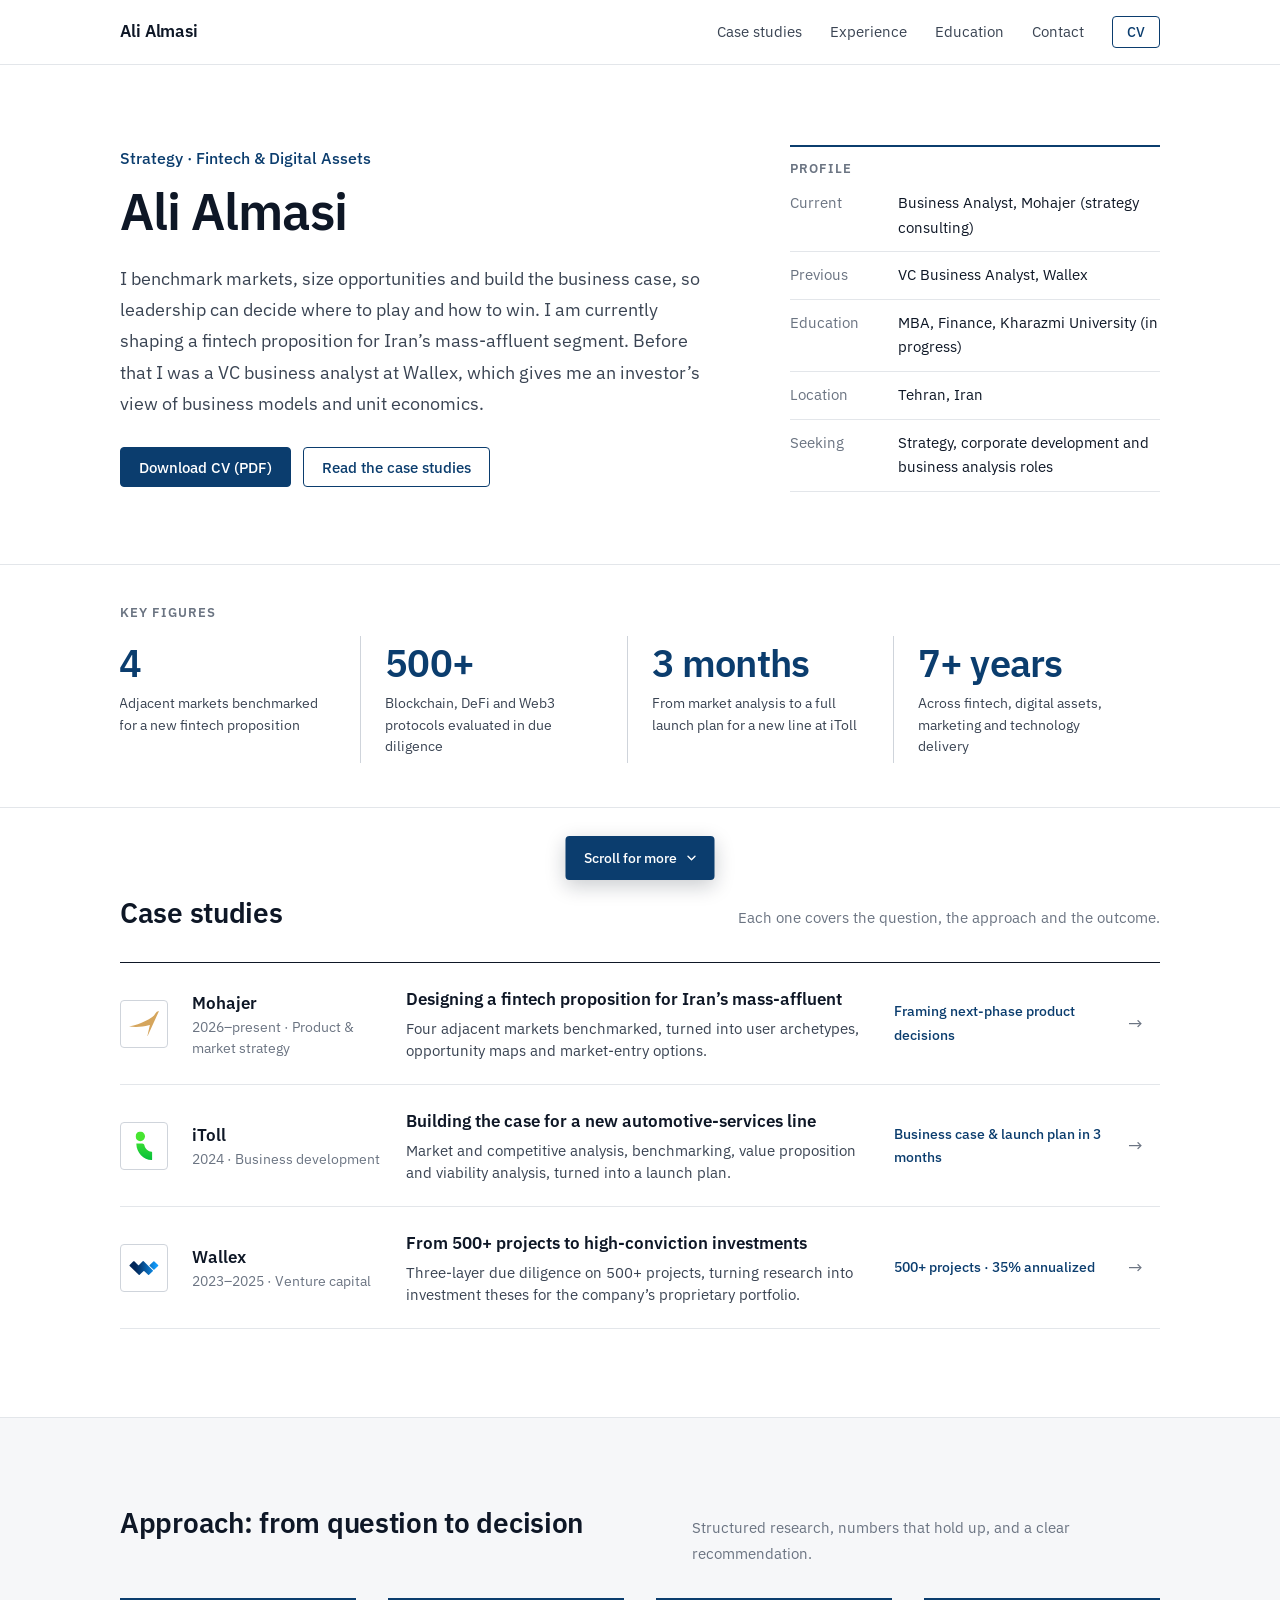
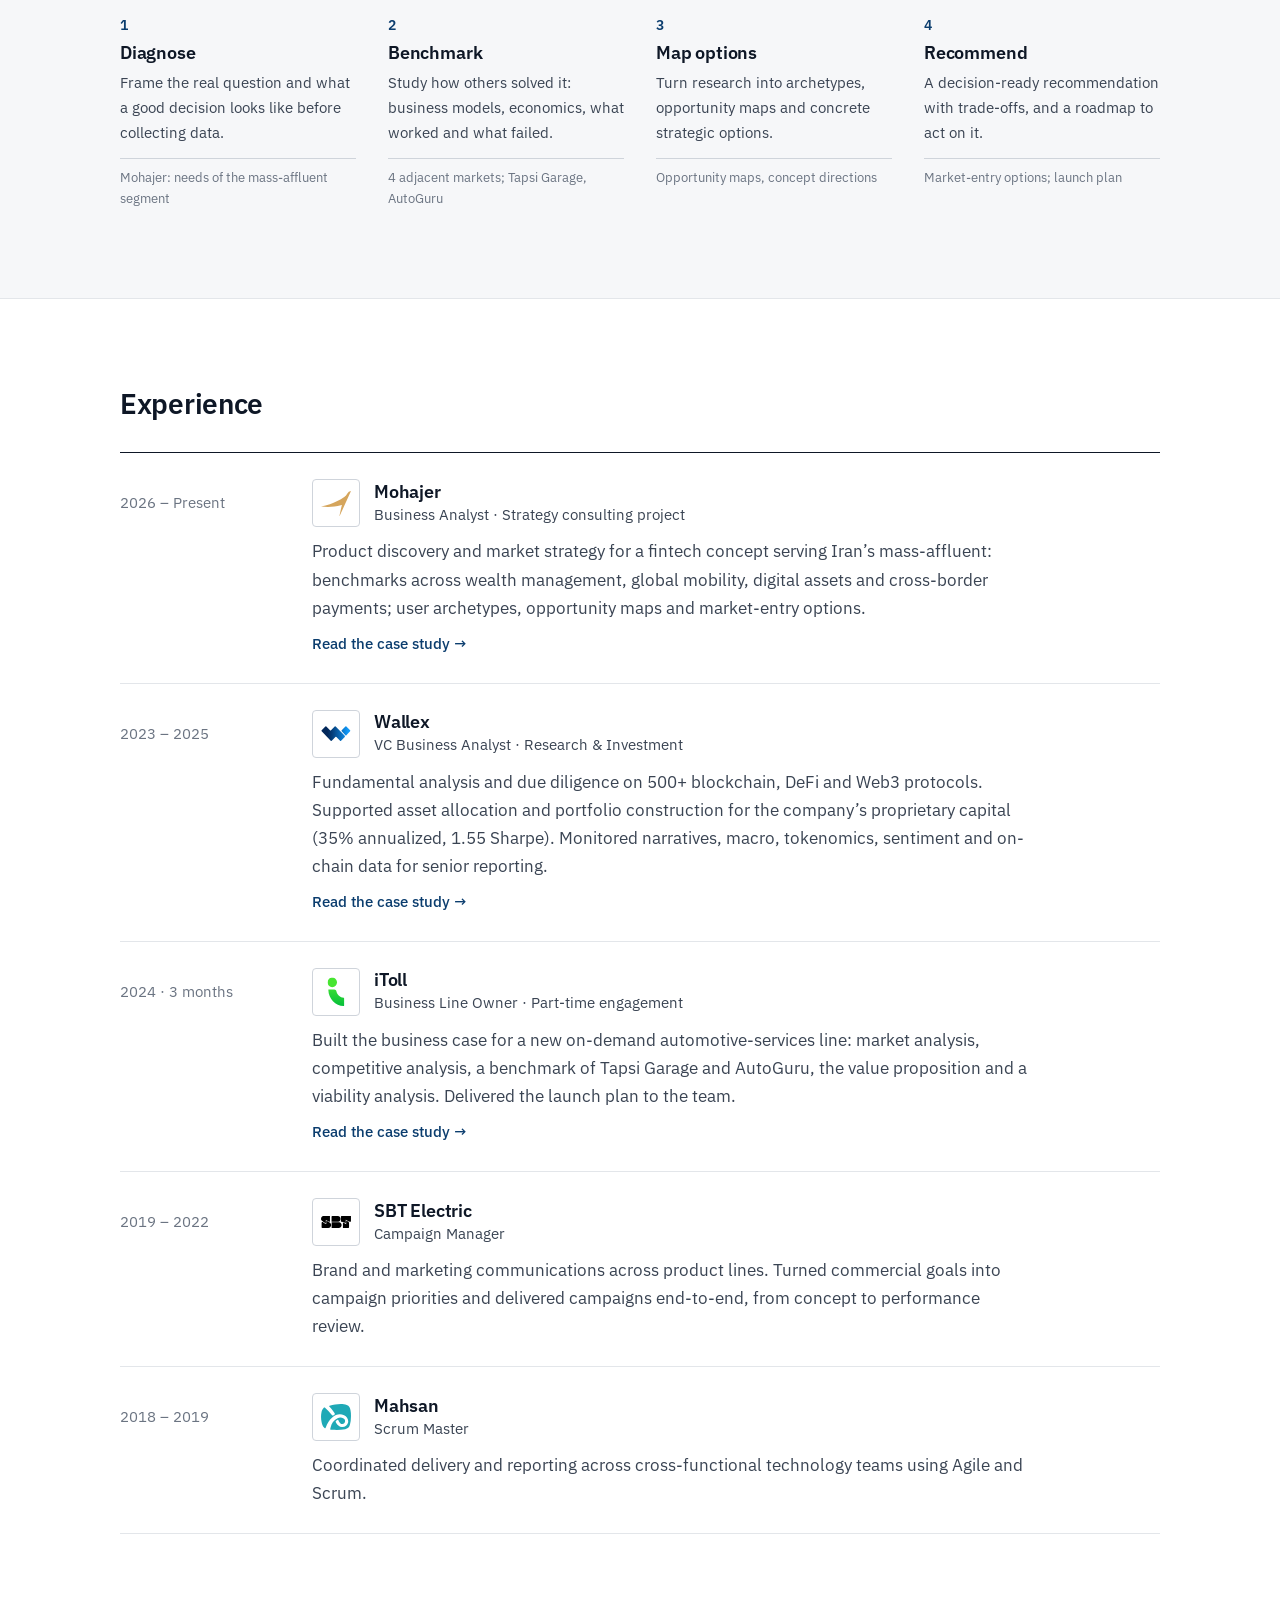
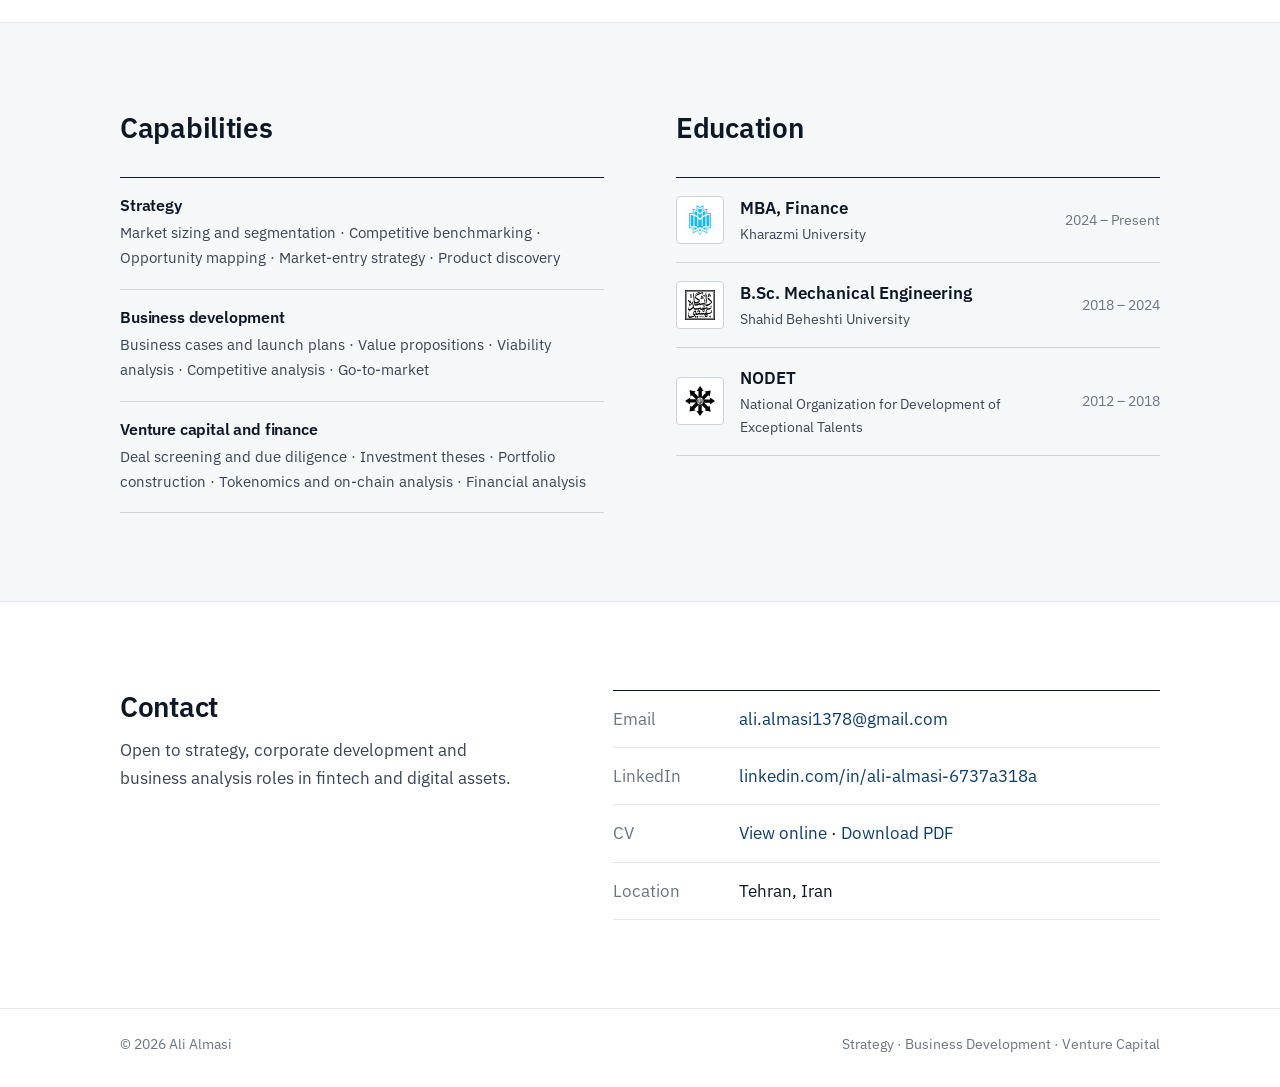
==== commit bec48bda: "Add files via upload" ====
--- a/index.html
+++ b/index.html
@@ -1,279 +1,279 @@
-<!doctype html>
-<html lang="en" class="no-js" data-lens="strategy">
-<head>
-  <meta charset="utf-8">
-  <meta name="viewport" content="width=device-width, initial-scale=1">
-  <meta name="color-scheme" content="only light">
-  <title>Ali Almasi — Strategy, Business Development &amp; Venture Capital</title>
-  <meta name="description" content="Ali Almasi — strategy, business development and venture capital across fintech and digital assets. Case studies from Wallex, iToll and Mohajer. Based in Tehran.">
-  <meta name="author" content="Ali Almasi">
-  <meta property="og:type" content="website">
-  <meta property="og:title" content="Ali Almasi — Strategy, Business Development &amp; Venture Capital">
-  <meta property="og:description" content="Strategy, business development and venture capital across fintech and digital assets. Case studies from Wallex, iToll and Mohajer.">
-  <meta property="og:image" content="https://alialmessi.github.io/portfolio/assets/og-image.png">
-  <meta property="og:url" content="https://alialmessi.github.io/portfolio/">
-  <link rel="canonical" href="https://alialmessi.github.io/portfolio/">
-  <meta name="twitter:card" content="summary_large_image">
-  <meta name="theme-color" content="#0b3d6e">
-  <link rel="icon" href="assets/favicon.svg" type="image/svg+xml">
-  <link rel="preconnect" href="https://fonts.googleapis.com">
-  <link rel="preconnect" href="https://fonts.gstatic.com" crossorigin>
-  <link href="https://fonts.googleapis.com/css2?family=IBM+Plex+Sans:ital,wght@0,400;0,500;0,600;0,700;1,400&display=swap" rel="stylesheet">
-  <link rel="stylesheet" href="assets/css/style.css">
-  <script>
-    /* Private view links (?lens=...) are applied before first paint. */
-    (function () {
-      var l = new URLSearchParams(location.search).get('lens');
-      if (['strategy', 'bd', 'vc'].indexOf(l) > -1) document.documentElement.setAttribute('data-lens', l);
-    })();
-  </script>
-</head>
-<body>
-<a class="skip" href="#main">Skip to content</a>
-
-<header class="site-header">
-  <nav class="container nav" aria-label="Main">
-    <a class="brand" href="#top">Ali Almasi</a>
-    <button class="nav-toggle" aria-expanded="false" aria-controls="nav-links" aria-label="Menu">
-      <svg width="18" height="18" viewBox="0 0 24 24" fill="none" stroke="currentColor" stroke-width="2" stroke-linecap="round"><path d="M4 7h16M4 12h16M4 17h16"/></svg>
-    </button>
-    <ul class="nav-links" id="nav-links">
-      <li><a href="#work">Case studies</a></li>
-      <li><a href="#experience">Experience</a></li>
-      <li><a href="#education">Education</a></li>
-      <li><a href="#contact">Contact</a></li>
-      <li><a class="btn btn-outline btn-sm" href="resume/" data-keep-lens>CV</a></li>
-    </ul>
-  </nav>
-</header>
-
-<main id="main">
-
-  <!-- ================= INTRO ================= -->
-  <section class="intro" id="top">
-    <div class="container intro-grid">
-      <div>
-        <p class="kicker" data-show="strategy">Strategy · Fintech &amp; Digital Assets</p>
-        <p class="kicker" data-show="bd">Business Development · Fintech &amp; New Ventures</p>
-        <p class="kicker" data-show="vc">Venture Capital · Fintech &amp; Digital Assets</p>
-        <h1>Ali Almasi</h1>
-
-        <p class="lead" data-show="strategy">I benchmark markets, size opportunities and build the business case, so leadership can decide where to play and how to win. I am currently shaping a fintech proposition for Iran’s mass-affluent segment. Before that I was a VC business analyst at Wallex, which gives me an investor’s view of business models and unit economics.</p>
-        <p class="lead" data-show="bd">I take new lines of business from market sizing to launch: customer research, pricing, unit economics, partners and the launch plan. At iToll I took an on-demand automotive-services line from business case to a live first vertical in three months.</p>
-        <p class="lead" data-show="vc">Two years as a VC business analyst at Wallex, one of Iran’s largest crypto exchanges: screening deal flow, running due diligence on 500+ blockchain, DeFi and Web3 projects, and turning findings into investment theses for the investment team. I bring an operator’s view to deals from launching a new business line and shaping a fintech proposition.</p>
-
-        <div class="intro-actions">
-          <a class="btn btn-primary" data-show="strategy" href="resume/Ali_Almasi_CV.pdf" download="Ali_Almasi_CV.pdf">Download CV (PDF)</a>
-          <a class="btn btn-primary" data-show="bd" href="resume/bd/Ali_Almasi_CV.pdf" download="Ali_Almasi_CV.pdf">Download CV (PDF)</a>
-          <a class="btn btn-primary" data-show="vc" href="resume/vc/Ali_Almasi_CV.pdf" download="Ali_Almasi_CV.pdf">Download CV (PDF)</a>
-          <a class="btn btn-outline" href="#work">Read the case studies</a>
-        </div>
-      </div>
-
-      <aside class="facts" aria-label="Profile">
-        <h2 class="label-title">Profile</h2>
-        <dl>
-          <div><dt>Current</dt><dd>Business Analyst, Mohajer (strategy consulting)</dd></div>
-          <div><dt>Previous</dt><dd>VC Business Analyst, Wallex</dd></div>
-          <div><dt>Education</dt><dd>MBA, Finance, Kharazmi University (in progress)</dd></div>
-          <div><dt>Location</dt><dd>Tehran, Iran</dd></div>
-          <div><dt>Seeking</dt><dd>
-            <span data-show="strategy">Strategy, corporate development and business analysis roles</span>
-            <span data-show="bd">Business development, partnerships and new-venture roles</span>
-            <span data-show="vc">Venture capital analyst and associate roles, including corporate venture</span>
-          </dd></div>
-        </dl>
-      </aside>
-    </div>
-  </section>
-
-  <!-- ================= KEY FIGURES ================= -->
-  <section class="figures-section" aria-labelledby="figures-title">
-    <div class="container">
-      <h2 class="label-title" id="figures-title">Key figures</h2>
-      <div class="figures-wrap"><div class="figures">
-        <div class="figure lensable" style="--o-s:2;--o-b:4;--o-i:1"><div class="num">500+</div><p>Blockchain, DeFi and Web3 protocols evaluated in due diligence</p></div>
-        <div class="figure lensable" data-show="vc" style="--o-i:2"><div class="num">3 layers</div><p>Of due diligence: protocol design, tokenomics, market positioning</p></div>
-        <div class="figure lensable" data-show="vc" style="--o-i:3"><div class="num">35%</div><p>Annualized return, proprietary portfolio<sup>1</sup></p></div>
-        <div class="figure lensable" data-show="vc" style="--o-i:4"><div class="num">2 years</div><p>In venture capital at Wallex</p></div>
-        <div class="figure lensable" data-show="strategy bd" style="--o-s:1;--o-b:2"><div class="num">4</div><p>Adjacent markets benchmarked for a new fintech proposition</p></div>
-        <div class="figure lensable" data-show="strategy bd" style="--o-s:3;--o-b:1"><div class="num">3 months</div><p>From business case to a launched service line at iToll</p></div>
-        <div class="figure lensable" data-show="strategy bd" style="--o-s:4;--o-b:3"><div class="num">7+ years</div><p>Across fintech, digital assets, marketing and technology delivery</p></div>
-      </div></div>
-      <p class="source" data-show="vc"><sup>1</sup> Wallex’s proprietary portfolio, 2023–2025. I supported research, allocation and portfolio construction as part of the investment team.</p>
-    </div>
-  </section>
-
-  <!-- ================= CASE STUDIES ================= -->
-  <section id="work">
-    <div class="container">
-      <div class="section-head">
-        <h2>Case studies</h2>
-        <p>Each one covers the question, the approach and the outcome.</p>
-      </div>
-
-      <div class="work-table" role="list">
-        <a class="work-row lensable" role="listitem" href="work/wallex.html" data-keep-lens style="--o-s:3;--o-b:3;--o-i:1">
-          <span class="logo-tile"><img src="assets/logos/wallex.svg" alt="Wallex logo" width="32" height="32"></span>
-          <span class="work-org"><strong>Wallex</strong><span>2023–2025 · Venture capital</span></span>
-          <span class="work-main"><strong>From 500+ projects to high-conviction investments</strong><span>Three-layer due diligence on 500+ projects, turning research into investment theses for the company’s proprietary portfolio.</span></span>
-          <span class="work-out">500+ projects · 35% annualized</span>
-          <span class="work-go" aria-hidden="true">→</span>
-        </a>
-        <a class="work-row lensable" role="listitem" href="work/itoll.html" data-keep-lens style="--o-s:2;--o-b:1;--o-i:3">
-          <span class="logo-tile"><img src="assets/logos/itoll.svg" alt="iToll logo" width="32" height="32"></span>
-          <span class="work-org"><strong>iToll</strong><span>2024 · Business development</span></span>
-          <span class="work-main"><strong>Launching a new on-demand automotive-services line</strong><span>Business case from zero: market sizing, customer research, pricing, unit economics and partners.</span></span>
-          <span class="work-out">First vertical launched in 3 months</span>
-          <span class="work-go" aria-hidden="true">→</span>
-        </a>
-        <a class="work-row lensable" role="listitem" href="work/mohajer.html" data-keep-lens style="--o-s:1;--o-b:2;--o-i:2">
-          <span class="logo-tile"><img src="assets/logos/mohajer.svg" alt="Mohajer logo" width="32" height="32"></span>
-          <span class="work-org"><strong>Mohajer</strong><span>2026–present · Product &amp; market strategy</span></span>
-          <span class="work-main"><strong>Designing a fintech proposition for Iran’s mass-affluent</strong><span>Four adjacent markets benchmarked, turned into user archetypes, opportunity maps and market-entry options.</span></span>
-          <span class="work-out">Framing next-phase product decisions</span>
-          <span class="work-go" aria-hidden="true">→</span>
-        </a>
-      </div>
-    </div>
-  </section>
-
-  <!-- ================= APPROACH ================= -->
-  <section id="approach" class="tint">
-    <div class="container">
-      <div class="section-head">
-        <h2 data-show="strategy">Approach: from question to decision</h2>
-        <h2 data-show="bd">Approach: from opportunity to launch</h2>
-        <h2 data-show="vc">Approach: from deal flow to conviction</h2>
-        <p>Structured research, numbers that hold up, and a clear recommendation.</p>
-      </div>
-
-      <ol class="steps" data-show="strategy">
-        <li><h3>Diagnose</h3><p>Frame the real question and what a good decision looks like before collecting data.</p><span class="evidence">Mohajer: needs of the mass-affluent segment</span></li>
-        <li><h3>Benchmark</h3><p>Study how others solved it: business models, economics, what worked and what failed.</p><span class="evidence">4 adjacent markets; Tapsi Garage, AutoGuru</span></li>
-        <li><h3>Map options</h3><p>Turn research into archetypes, opportunity maps and concrete strategic options.</p><span class="evidence">Opportunity maps, concept directions</span></li>
-        <li><h3>Recommend</h3><p>A decision-ready recommendation with trade-offs, and a roadmap to act on it.</p><span class="evidence">Market-entry options; launch roadmap</span></li>
-      </ol>
-      <ol class="steps" data-show="bd">
-        <li><h3>Spot</h3><p>Find the adjacent opportunity worth building with the customers and assets the company already has.</p><span class="evidence">iToll: on-demand automotive services</span></li>
-        <li><h3>Size</h3><p>Market sizing and customer research to test whether demand is real and large enough.</p><span class="evidence">Market sizing; customer research</span></li>
-        <li><h3>Build the case</h3><p>Pricing, unit economics and the partnership model that make it a business.</p><span class="evidence">Pricing; unit economics; partners</span></li>
-        <li><h3>Launch</h3><p>Choose the first vertical, go live, and hand over a roadmap the team can run with.</p><span class="evidence">Car wash launched first</span></li>
-      </ol>
-      <ol class="steps" data-show="vc">
-        <li><h3>Screen</h3><p>Cover the market across infrastructure, financial applications and emerging sectors to find the opportunities worth a closer look.</p><span class="evidence">500+ projects screened</span></li>
-        <li><h3>Diligence</h3><p>Protocol design, tokenomics and market positioning, each layer filtering out weak projects.</p><span class="evidence">Fundamental and on-chain analysis</span></li>
-        <li><h3>Thesis</h3><p>Turn diligence into a clear investment thesis: why this project, why now, and what has to be true.</p><span class="evidence">Investment theses and recommendations</span></li>
-        <li><h3>Portfolio</h3><p>Support allocation and portfolio construction, then keep tracking each position with market and on-chain data.</p><span class="evidence">35% annualized portfolio return</span></li>
-      </ol>
-    </div>
-  </section>
-
-  <!-- ================= EXPERIENCE ================= -->
-  <section id="experience">
-    <div class="container">
-      <div class="section-head"><h2>Experience</h2></div>
-      <ol class="xp">
-        <li>
-          <div class="when">2026 – Present</div>
-          <div class="xp-body">
-            <div class="xp-head"><span class="logo-tile"><img src="assets/logos/mohajer.svg" alt="Mohajer logo" width="32" height="32"></span><div><h3>Mohajer</h3><div class="role">Business Analyst · Strategy consulting project</div></div></div>
-            <p>Product discovery and market strategy for a fintech concept serving Iran’s mass-affluent: benchmarks across wealth management, global mobility, digital assets and cross-border payments; user archetypes, opportunity maps and market-entry options.</p>
-            <a class="more" href="work/mohajer.html" data-keep-lens>Read the case study →</a>
-          </div>
-        </li>
-        <li>
-          <div class="when">2023 – 2025</div>
-          <div class="xp-body">
-            <div class="xp-head"><span class="logo-tile"><img src="assets/logos/wallex.svg" alt="Wallex logo" width="32" height="32"></span><div><h3>Wallex</h3><div class="role">VC Business Analyst · Research &amp; Investment</div></div></div>
-            <p data-show="strategy bd">Fundamental analysis and due diligence on 500+ blockchain, DeFi and Web3 protocols. Supported asset allocation and portfolio construction for the company’s proprietary capital (35% annualized, 1.55 Sharpe). Monitored narratives, macro, tokenomics, sentiment and on-chain data for senior reporting.</p>
-            <p data-show="vc">Screened deal flow and ran due diligence on 500+ blockchain, DeFi and Web3 projects, turning findings into investment theses. Supported investment decisions and portfolio construction for the company’s proprietary capital (35% annualized). Tracked narratives, macro, tokenomics and on-chain data for senior reporting.</p>
-            <a class="more" href="work/wallex.html" data-keep-lens>Read the case study →</a>
-          </div>
-        </li>
-        <li>
-          <div class="when">2024 · 3 months</div>
-          <div class="xp-body">
-            <div class="xp-head"><span class="logo-tile"><img src="assets/logos/itoll.svg" alt="iToll logo" width="32" height="32"></span><div><h3>iToll</h3><div class="role">Business Line Owner · Part-time engagement</div></div></div>
-            <p>Built the business case and launch plan for an on-demand automotive-services line: market sizing, customer research, pricing, unit economics and partnerships. Launched car wash as the first vertical.</p>
-            <a class="more" href="work/itoll.html" data-keep-lens>Read the case study →</a>
-          </div>
-        </li>
-        <li>
-          <div class="when">2019 – 2022</div>
-          <div class="xp-body">
-            <div class="xp-head"><span class="logo-tile"><img src="assets/logos/sbt.svg" alt="SBT Electric logo" width="32" height="32"></span><div><h3>SBT Electric</h3><div class="role">Campaign Manager</div></div></div>
-            <p>Brand and marketing communications across product lines. Turned commercial goals into campaign priorities and delivered campaigns end-to-end, from concept to performance review.</p>
-          </div>
-        </li>
-        <li>
-          <div class="when">2018 – 2019</div>
-          <div class="xp-body">
-            <div class="xp-head"><span class="logo-tile"><img src="assets/logos/mahsan.svg" alt="Mahsan logo" width="32" height="32"></span><div><h3>Mahsan</h3><div class="role">Scrum Master</div></div></div>
-            <p>Coordinated delivery and reporting across cross-functional technology teams using Agile and Scrum.</p>
-          </div>
-        </li>
-      </ol>
-    </div>
-  </section>
-
-  <!-- ================= CAPABILITIES + EDUCATION ================= -->
-  <section id="education" class="tint">
-    <div class="container two-col">
-      <div>
-        <div class="section-head"><h2>Capabilities</h2></div>
-        <div class="caps">
-          <div class="cap lensable" style="--o-s:1;--o-b:2;--o-i:3">
-            <h3>Strategy</h3>
-            <p>Market sizing and segmentation · Competitive benchmarking · Opportunity mapping · Market-entry strategy · Product discovery</p>
-          </div>
-          <div class="cap lensable" style="--o-s:2;--o-b:1;--o-i:2">
-            <h3>Business development</h3>
-            <p>Business cases and launch plans · Pricing and unit economics · Partnership analysis · Go-to-market · Agile delivery</p>
-          </div>
-          <div class="cap lensable" style="--o-s:3;--o-b:3;--o-i:1">
-            <h3>Venture capital and finance</h3>
-            <p>Deal screening and due diligence · Investment theses · Portfolio construction · Tokenomics and on-chain analysis · Financial analysis</p>
-          </div>
-        </div>
-      </div>
-      <div>
-        <div class="section-head"><h2>Education</h2></div>
-        <ul class="edu-list">
-          <li><span class="logo-tile"><img src="assets/logos/kharazmi.svg" alt="Kharazmi University logo" width="32" height="32"></span><div><strong>MBA, Finance</strong><span>Kharazmi University</span></div><span class="when">2024 – Present</span></li>
-          <li><span class="logo-tile"><img src="assets/logos/sbu.svg" alt="Shahid Beheshti University logo" width="32" height="32"></span><div><strong>B.Sc. Mechanical Engineering</strong><span>Shahid Beheshti University</span></div><span class="when">2018 – 2024</span></li>
-          <li><span class="logo-tile"><img src="assets/logos/nodet.svg" alt="NODET logo" width="32" height="32"></span><div><strong>NODET</strong><span>National Organization for Development of Exceptional Talents</span></div><span class="when">2012 – 2018</span></li>
-        </ul>
-      </div>
-    </div>
-  </section>
-
-  <!-- ================= CONTACT ================= -->
-  <section id="contact">
-    <div class="container contact-grid">
-      <div>
-        <h2>Contact</h2>
-        <p class="contact-note" data-show="strategy">Open to strategy, corporate development and business analysis roles in fintech and digital assets.</p>
-        <p class="contact-note" data-show="bd">Open to business development, partnerships and new-venture roles in fintech.</p>
-        <p class="contact-note" data-show="vc">Open to venture capital analyst and associate roles in fintech and digital assets.</p>
-      </div>
-      <dl class="contact-list">
-        <div><dt>Email</dt><dd><a href="mailto:ali.almasi1378@gmail.com">ali.almasi1378@gmail.com</a></dd></div>
-        <div><dt>LinkedIn</dt><dd><a href="https://www.linkedin.com/in/ali-almasi-6737a318a/" target="_blank" rel="noopener">linkedin.com/in/ali-almasi-6737a318a</a></dd></div>
-        <div><dt>CV</dt><dd><a href="resume/" data-keep-lens>View online</a> · <a data-show="strategy" href="resume/Ali_Almasi_CV.pdf" download="Ali_Almasi_CV.pdf">Download PDF</a><a data-show="bd" href="resume/bd/Ali_Almasi_CV.pdf" download="Ali_Almasi_CV.pdf">Download PDF</a><a data-show="vc" href="resume/vc/Ali_Almasi_CV.pdf" download="Ali_Almasi_CV.pdf">Download PDF</a></dd></div>
-        <div><dt>Location</dt><dd>Tehran, Iran</dd></div>
-      </dl>
-    </div>
-  </section>
-</main>
-
-<footer class="site-footer">
-  <div class="container">
-    <span>© <span data-year>2026</span> Ali Almasi</span>
-    <span>Strategy · Business Development · Venture Capital</span>
-  </div>
-</footer>
-
-<script src="assets/js/main.js"></script>
-</body>
-</html>
+<!doctype html>
+<html lang="en" class="no-js" data-lens="strategy">
+<head>
+  <meta charset="utf-8">
+  <meta name="viewport" content="width=device-width, initial-scale=1">
+  <meta name="color-scheme" content="only light">
+  <title>Ali Almasi — Strategy, Business Development &amp; Venture Capital</title>
+  <meta name="description" content="Ali Almasi — strategy, business development and venture capital across fintech and digital assets. Case studies from Wallex, iToll and Mohajer. Based in Tehran.">
+  <meta name="author" content="Ali Almasi">
+  <meta property="og:type" content="website">
+  <meta property="og:title" content="Ali Almasi — Strategy, Business Development &amp; Venture Capital">
+  <meta property="og:description" content="Strategy, business development and venture capital across fintech and digital assets. Case studies from Wallex, iToll and Mohajer.">
+  <meta property="og:image" content="https://alialmessi.github.io/portfolio/assets/og-image.png">
+  <meta property="og:url" content="https://alialmessi.github.io/portfolio/">
+  <link rel="canonical" href="https://alialmessi.github.io/portfolio/">
+  <meta name="twitter:card" content="summary_large_image">
+  <meta name="theme-color" content="#0b3d6e">
+  <link rel="icon" href="assets/favicon.svg" type="image/svg+xml">
+  <link rel="preconnect" href="https://fonts.googleapis.com">
+  <link rel="preconnect" href="https://fonts.gstatic.com" crossorigin>
+  <link href="https://fonts.googleapis.com/css2?family=IBM+Plex+Sans:ital,wght@0,400;0,500;0,600;0,700;1,400&display=swap" rel="stylesheet">
+  <link rel="stylesheet" href="assets/css/style.css">
+  <script>
+    /* Private view links (?lens=...) are applied before first paint. */
+    (function () {
+      var l = new URLSearchParams(location.search).get('lens');
+      if (['strategy', 'bd', 'vc'].indexOf(l) > -1) document.documentElement.setAttribute('data-lens', l);
+    })();
+  </script>
+</head>
+<body>
+<a class="skip" href="#main">Skip to content</a>
+
+<header class="site-header">
+  <nav class="container nav" aria-label="Main">
+    <a class="brand" href="#top">Ali Almasi</a>
+    <button class="nav-toggle" aria-expanded="false" aria-controls="nav-links" aria-label="Menu">
+      <svg width="18" height="18" viewBox="0 0 24 24" fill="none" stroke="currentColor" stroke-width="2" stroke-linecap="round"><path d="M4 7h16M4 12h16M4 17h16"/></svg>
+    </button>
+    <ul class="nav-links" id="nav-links">
+      <li><a href="#work">Case studies</a></li>
+      <li><a href="#experience">Experience</a></li>
+      <li><a href="#education">Education</a></li>
+      <li><a href="#contact">Contact</a></li>
+      <li><a class="btn btn-outline btn-sm" href="resume/" data-keep-lens>CV</a></li>
+    </ul>
+  </nav>
+</header>
+
+<main id="main">
+
+  <!-- ================= INTRO ================= -->
+  <section class="intro" id="top">
+    <div class="container intro-grid">
+      <div>
+        <p class="kicker" data-show="strategy">Strategy · Fintech &amp; Digital Assets</p>
+        <p class="kicker" data-show="bd">Business Development · Fintech &amp; New Ventures</p>
+        <p class="kicker" data-show="vc">Venture Capital · Fintech &amp; Digital Assets</p>
+        <h1>Ali Almasi</h1>
+
+        <p class="lead" data-show="strategy">I benchmark markets, size opportunities and build the business case, so leadership can decide where to play and how to win. I am currently shaping a fintech proposition for Iran’s mass-affluent segment. Before that I was a VC business analyst at Wallex, which gives me an investor’s view of business models and unit economics.</p>
+        <p class="lead" data-show="bd">I build the case for new lines of business: market and competitive analysis, the value proposition, a viability analysis and the launch plan. At iToll I did this for a new on-demand automotive-services line in three months.</p>
+        <p class="lead" data-show="vc">Two years as a VC business analyst at Wallex, one of Iran’s largest crypto exchanges: screening deal flow, running due diligence on 500+ blockchain, DeFi and Web3 projects, and turning findings into investment theses for the investment team. I bring an operator’s view to deals from building the business case for a new business line and shaping a fintech proposition.</p>
+
+        <div class="intro-actions">
+          <a class="btn btn-primary" data-show="strategy" href="resume/Ali_Almasi_CV.pdf" download="Ali_Almasi_CV.pdf">Download CV (PDF)</a>
+          <a class="btn btn-primary" data-show="bd" href="resume/bd/Ali_Almasi_CV.pdf" download="Ali_Almasi_CV.pdf">Download CV (PDF)</a>
+          <a class="btn btn-primary" data-show="vc" href="resume/vc/Ali_Almasi_CV.pdf" download="Ali_Almasi_CV.pdf">Download CV (PDF)</a>
+          <a class="btn btn-outline" href="#work">Read the case studies</a>
+        </div>
+      </div>
+
+      <aside class="facts" aria-label="Profile">
+        <h2 class="label-title">Profile</h2>
+        <dl>
+          <div><dt>Current</dt><dd>Business Analyst, Mohajer (strategy consulting)</dd></div>
+          <div><dt>Previous</dt><dd>VC Business Analyst, Wallex</dd></div>
+          <div><dt>Education</dt><dd>MBA, Finance, Kharazmi University (in progress)</dd></div>
+          <div><dt>Location</dt><dd>Tehran, Iran</dd></div>
+          <div><dt>Seeking</dt><dd>
+            <span data-show="strategy">Strategy, corporate development and business analysis roles</span>
+            <span data-show="bd">Business development, partnerships and new-venture roles</span>
+            <span data-show="vc">Venture capital analyst and associate roles, including corporate venture</span>
+          </dd></div>
+        </dl>
+      </aside>
+    </div>
+  </section>
+
+  <!-- ================= KEY FIGURES ================= -->
+  <section class="figures-section" aria-labelledby="figures-title">
+    <div class="container">
+      <h2 class="label-title" id="figures-title">Key figures</h2>
+      <div class="figures-wrap"><div class="figures">
+        <div class="figure lensable" style="--o-s:2;--o-b:4;--o-i:1"><div class="num">500+</div><p>Blockchain, DeFi and Web3 protocols evaluated in due diligence</p></div>
+        <div class="figure lensable" data-show="vc" style="--o-i:2"><div class="num">3 layers</div><p>Of due diligence: protocol design, tokenomics, market positioning</p></div>
+        <div class="figure lensable" data-show="vc" style="--o-i:3"><div class="num">35%</div><p>Annualized return, proprietary portfolio<sup>1</sup></p></div>
+        <div class="figure lensable" data-show="vc" style="--o-i:4"><div class="num">2 years</div><p>In venture capital at Wallex</p></div>
+        <div class="figure lensable" data-show="strategy bd" style="--o-s:1;--o-b:2"><div class="num">4</div><p>Adjacent markets benchmarked for a new fintech proposition</p></div>
+        <div class="figure lensable" data-show="strategy bd" style="--o-s:3;--o-b:1"><div class="num">3 months</div><p>From market analysis to a full launch plan for a new line at iToll</p></div>
+        <div class="figure lensable" data-show="strategy bd" style="--o-s:4;--o-b:3"><div class="num">7+ years</div><p>Across fintech, digital assets, marketing and technology delivery</p></div>
+      </div></div>
+      <p class="source" data-show="vc"><sup>1</sup> Wallex’s proprietary portfolio, 2023–2025. I supported research, allocation and portfolio construction as part of the investment team.</p>
+    </div>
+  </section>
+
+  <!-- ================= CASE STUDIES ================= -->
+  <section id="work">
+    <div class="container">
+      <div class="section-head">
+        <h2>Case studies</h2>
+        <p>Each one covers the question, the approach and the outcome.</p>
+      </div>
+
+      <div class="work-table" role="list">
+        <a class="work-row lensable" role="listitem" href="work/wallex.html" data-keep-lens style="--o-s:3;--o-b:3;--o-i:1">
+          <span class="logo-tile"><img src="assets/logos/wallex.svg" alt="Wallex logo" width="32" height="32"></span>
+          <span class="work-org"><strong>Wallex</strong><span>2023–2025 · Venture capital</span></span>
+          <span class="work-main"><strong>From 500+ projects to high-conviction investments</strong><span>Three-layer due diligence on 500+ projects, turning research into investment theses for the company’s proprietary portfolio.</span></span>
+          <span class="work-out">500+ projects · 35% annualized</span>
+          <span class="work-go" aria-hidden="true">→</span>
+        </a>
+        <a class="work-row lensable" role="listitem" href="work/itoll.html" data-keep-lens style="--o-s:2;--o-b:1;--o-i:3">
+          <span class="logo-tile"><img src="assets/logos/itoll.svg" alt="iToll logo" width="32" height="32"></span>
+          <span class="work-org"><strong>iToll</strong><span>2024 · Business development</span></span>
+          <span class="work-main"><strong>Building the case for a new automotive-services line</strong><span>Market and competitive analysis, benchmarking, value proposition and viability analysis, turned into a launch plan.</span></span>
+          <span class="work-out">Business case &amp; launch plan in 3 months</span>
+          <span class="work-go" aria-hidden="true">→</span>
+        </a>
+        <a class="work-row lensable" role="listitem" href="work/mohajer.html" data-keep-lens style="--o-s:1;--o-b:2;--o-i:2">
+          <span class="logo-tile"><img src="assets/logos/mohajer.svg" alt="Mohajer logo" width="32" height="32"></span>
+          <span class="work-org"><strong>Mohajer</strong><span>2026–present · Product &amp; market strategy</span></span>
+          <span class="work-main"><strong>Designing a fintech proposition for Iran’s mass-affluent</strong><span>Four adjacent markets benchmarked, turned into user archetypes, opportunity maps and market-entry options.</span></span>
+          <span class="work-out">Framing next-phase product decisions</span>
+          <span class="work-go" aria-hidden="true">→</span>
+        </a>
+      </div>
+    </div>
+  </section>
+
+  <!-- ================= APPROACH ================= -->
+  <section id="approach" class="tint">
+    <div class="container">
+      <div class="section-head">
+        <h2 data-show="strategy">Approach: from question to decision</h2>
+        <h2 data-show="bd">Approach: from opportunity to launch plan</h2>
+        <h2 data-show="vc">Approach: from deal flow to conviction</h2>
+        <p>Structured research, numbers that hold up, and a clear recommendation.</p>
+      </div>
+
+      <ol class="steps" data-show="strategy">
+        <li><h3>Diagnose</h3><p>Frame the real question and what a good decision looks like before collecting data.</p><span class="evidence">Mohajer: needs of the mass-affluent segment</span></li>
+        <li><h3>Benchmark</h3><p>Study how others solved it: business models, economics, what worked and what failed.</p><span class="evidence">4 adjacent markets; Tapsi Garage, AutoGuru</span></li>
+        <li><h3>Map options</h3><p>Turn research into archetypes, opportunity maps and concrete strategic options.</p><span class="evidence">Opportunity maps, concept directions</span></li>
+        <li><h3>Recommend</h3><p>A decision-ready recommendation with trade-offs, and a roadmap to act on it.</p><span class="evidence">Market-entry options; launch plan</span></li>
+      </ol>
+      <ol class="steps" data-show="bd">
+        <li><h3>Spot</h3><p>Find the adjacent opportunity worth building with the customers and assets the company already has.</p><span class="evidence">iToll: on-demand automotive services</span></li>
+        <li><h3>Analyse</h3><p>Market and competitive analysis to test whether demand is real and where the gaps are.</p><span class="evidence">Market analysis; competitive analysis; benchmarks</span></li>
+        <li><h3>Build the case</h3><p>A clear value proposition and a viability analysis: does it work for customers, and for the business?</p><span class="evidence">Value proposition; viability analysis</span></li>
+        <li><h3>Plan the launch</h3><p>Turn the case into a launch plan the team can execute: how to go to market and what to measure.</p><span class="evidence">Launch plan handed over</span></li>
+      </ol>
+      <ol class="steps" data-show="vc">
+        <li><h3>Screen</h3><p>Cover the market across infrastructure, financial applications and emerging sectors to find the opportunities worth a closer look.</p><span class="evidence">500+ projects screened</span></li>
+        <li><h3>Diligence</h3><p>Protocol design, tokenomics and market positioning, each layer filtering out weak projects.</p><span class="evidence">Fundamental and on-chain analysis</span></li>
+        <li><h3>Thesis</h3><p>Turn diligence into a clear investment thesis: why this project, why now, and what has to be true.</p><span class="evidence">Investment theses and recommendations</span></li>
+        <li><h3>Portfolio</h3><p>Support allocation and portfolio construction, then keep tracking each position with market and on-chain data.</p><span class="evidence">35% annualized portfolio return</span></li>
+      </ol>
+    </div>
+  </section>
+
+  <!-- ================= EXPERIENCE ================= -->
+  <section id="experience">
+    <div class="container">
+      <div class="section-head"><h2>Experience</h2></div>
+      <ol class="xp">
+        <li>
+          <div class="when">2026 – Present</div>
+          <div class="xp-body">
+            <div class="xp-head"><span class="logo-tile"><img src="assets/logos/mohajer.svg" alt="Mohajer logo" width="32" height="32"></span><div><h3>Mohajer</h3><div class="role">Business Analyst · Strategy consulting project</div></div></div>
+            <p>Product discovery and market strategy for a fintech concept serving Iran’s mass-affluent: benchmarks across wealth management, global mobility, digital assets and cross-border payments; user archetypes, opportunity maps and market-entry options.</p>
+            <a class="more" href="work/mohajer.html" data-keep-lens>Read the case study →</a>
+          </div>
+        </li>
+        <li>
+          <div class="when">2023 – 2025</div>
+          <div class="xp-body">
+            <div class="xp-head"><span class="logo-tile"><img src="assets/logos/wallex.svg" alt="Wallex logo" width="32" height="32"></span><div><h3>Wallex</h3><div class="role">VC Business Analyst · Research &amp; Investment</div></div></div>
+            <p data-show="strategy bd">Fundamental analysis and due diligence on 500+ blockchain, DeFi and Web3 protocols. Supported asset allocation and portfolio construction for the company’s proprietary capital (35% annualized, 1.55 Sharpe). Monitored narratives, macro, tokenomics, sentiment and on-chain data for senior reporting.</p>
+            <p data-show="vc">Screened deal flow and ran due diligence on 500+ blockchain, DeFi and Web3 projects, turning findings into investment theses. Supported investment decisions and portfolio construction for the company’s proprietary capital (35% annualized). Tracked narratives, macro, tokenomics and on-chain data for senior reporting.</p>
+            <a class="more" href="work/wallex.html" data-keep-lens>Read the case study →</a>
+          </div>
+        </li>
+        <li>
+          <div class="when">2024 · 3 months</div>
+          <div class="xp-body">
+            <div class="xp-head"><span class="logo-tile"><img src="assets/logos/itoll.svg" alt="iToll logo" width="32" height="32"></span><div><h3>iToll</h3><div class="role">Business Line Owner · Part-time engagement</div></div></div>
+            <p>Built the business case for a new on-demand automotive-services line: market analysis, competitive analysis, a benchmark of Tapsi Garage and AutoGuru, the value proposition and a viability analysis. Delivered the launch plan to the team.</p>
+            <a class="more" href="work/itoll.html" data-keep-lens>Read the case study →</a>
+          </div>
+        </li>
+        <li>
+          <div class="when">2019 – 2022</div>
+          <div class="xp-body">
+            <div class="xp-head"><span class="logo-tile"><img src="assets/logos/sbt.svg" alt="SBT Electric logo" width="32" height="32"></span><div><h3>SBT Electric</h3><div class="role">Campaign Manager</div></div></div>
+            <p>Brand and marketing communications across product lines. Turned commercial goals into campaign priorities and delivered campaigns end-to-end, from concept to performance review.</p>
+          </div>
+        </li>
+        <li>
+          <div class="when">2018 – 2019</div>
+          <div class="xp-body">
+            <div class="xp-head"><span class="logo-tile"><img src="assets/logos/mahsan.svg" alt="Mahsan logo" width="32" height="32"></span><div><h3>Mahsan</h3><div class="role">Scrum Master</div></div></div>
+            <p>Coordinated delivery and reporting across cross-functional technology teams using Agile and Scrum.</p>
+          </div>
+        </li>
+      </ol>
+    </div>
+  </section>
+
+  <!-- ================= CAPABILITIES + EDUCATION ================= -->
+  <section id="education" class="tint">
+    <div class="container two-col">
+      <div>
+        <div class="section-head"><h2>Capabilities</h2></div>
+        <div class="caps">
+          <div class="cap lensable" style="--o-s:1;--o-b:2;--o-i:3">
+            <h3>Strategy</h3>
+            <p>Market sizing and segmentation · Competitive benchmarking · Opportunity mapping · Market-entry strategy · Product discovery</p>
+          </div>
+          <div class="cap lensable" style="--o-s:2;--o-b:1;--o-i:2">
+            <h3>Business development</h3>
+            <p>Business cases and launch plans · Value propositions · Viability analysis · Competitive analysis · Go-to-market</p>
+          </div>
+          <div class="cap lensable" style="--o-s:3;--o-b:3;--o-i:1">
+            <h3>Venture capital and finance</h3>
+            <p>Deal screening and due diligence · Investment theses · Portfolio construction · Tokenomics and on-chain analysis · Financial analysis</p>
+          </div>
+        </div>
+      </div>
+      <div>
+        <div class="section-head"><h2>Education</h2></div>
+        <ul class="edu-list">
+          <li><span class="logo-tile"><img src="assets/logos/kharazmi.svg" alt="Kharazmi University logo" width="32" height="32"></span><div><strong>MBA, Finance</strong><span>Kharazmi University</span></div><span class="when">2024 – Present</span></li>
+          <li><span class="logo-tile"><img src="assets/logos/sbu.svg" alt="Shahid Beheshti University logo" width="32" height="32"></span><div><strong>B.Sc. Mechanical Engineering</strong><span>Shahid Beheshti University</span></div><span class="when">2018 – 2024</span></li>
+          <li><span class="logo-tile"><img src="assets/logos/nodet.svg" alt="NODET logo" width="32" height="32"></span><div><strong>NODET</strong><span>National Organization for Development of Exceptional Talents</span></div><span class="when">2012 – 2018</span></li>
+        </ul>
+      </div>
+    </div>
+  </section>
+
+  <!-- ================= CONTACT ================= -->
+  <section id="contact">
+    <div class="container contact-grid">
+      <div>
+        <h2>Contact</h2>
+        <p class="contact-note" data-show="strategy">Open to strategy, corporate development and business analysis roles in fintech and digital assets.</p>
+        <p class="contact-note" data-show="bd">Open to business development, partnerships and new-venture roles in fintech.</p>
+        <p class="contact-note" data-show="vc">Open to venture capital analyst and associate roles in fintech and digital assets.</p>
+      </div>
+      <dl class="contact-list">
+        <div><dt>Email</dt><dd><a href="mailto:ali.almasi1378@gmail.com">ali.almasi1378@gmail.com</a></dd></div>
+        <div><dt>LinkedIn</dt><dd><a href="https://www.linkedin.com/in/ali-almasi-6737a318a/" target="_blank" rel="noopener">linkedin.com/in/ali-almasi-6737a318a</a></dd></div>
+        <div><dt>CV</dt><dd><a href="resume/" data-keep-lens>View online</a> · <a data-show="strategy" href="resume/Ali_Almasi_CV.pdf" download="Ali_Almasi_CV.pdf">Download PDF</a><a data-show="bd" href="resume/bd/Ali_Almasi_CV.pdf" download="Ali_Almasi_CV.pdf">Download PDF</a><a data-show="vc" href="resume/vc/Ali_Almasi_CV.pdf" download="Ali_Almasi_CV.pdf">Download PDF</a></dd></div>
+        <div><dt>Location</dt><dd>Tehran, Iran</dd></div>
+      </dl>
+    </div>
+  </section>
+</main>
+
+<footer class="site-footer">
+  <div class="container">
+    <span>© <span data-year>2026</span> Ali Almasi</span>
+    <span>Strategy · Business Development · Venture Capital</span>
+  </div>
+</footer>
+
+<script src="assets/js/main.js"></script>
+</body>
+</html>
--- a/assets/css/style.css
+++ b/assets/css/style.css
@@ -275,7 +275,9 @@
 /* Exhibits: process flow */
 .flow { display: grid; grid-template-columns: repeat(var(--steps, 5), 1fr); border: 1px solid var(--line-2); border-radius: var(--radius); }
 .flow-step { padding: 16px; position: relative; }
+.flow-step { border-top: 1px solid var(--line-2); margin-top: -1px; }
 .flow-step + .flow-step { border-left: 1px solid var(--line-2); }
+.flow[style*="--steps:3"] .flow-step:nth-child(3n+1) { border-left: 0; }
 .flow-step .n { font-size: .78rem; font-weight: 600; color: var(--accent); }
 .flow-step h4 { margin: 4px 0 6px; font-size: .98rem; font-weight: 600; }
 .flow-step p { margin: 0; font-size: .87rem; color: var(--muted); line-height: 1.45; }
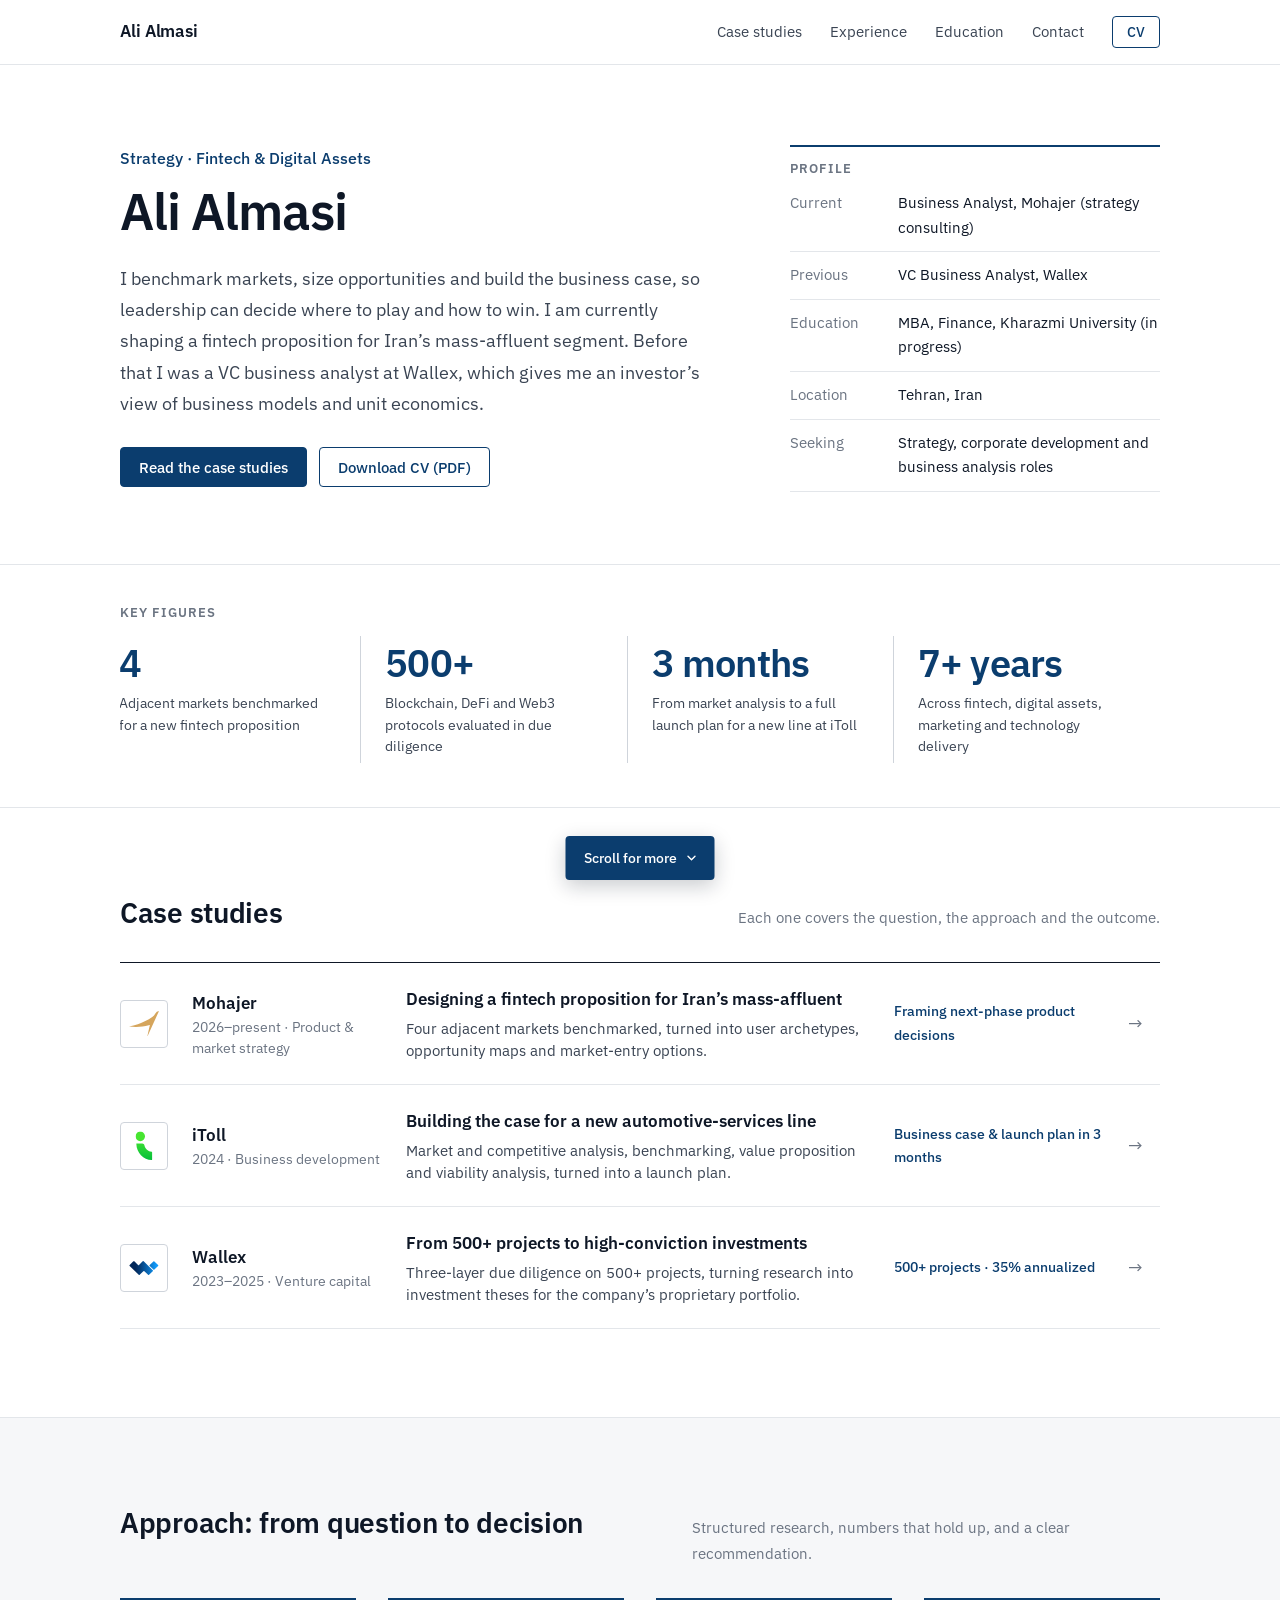
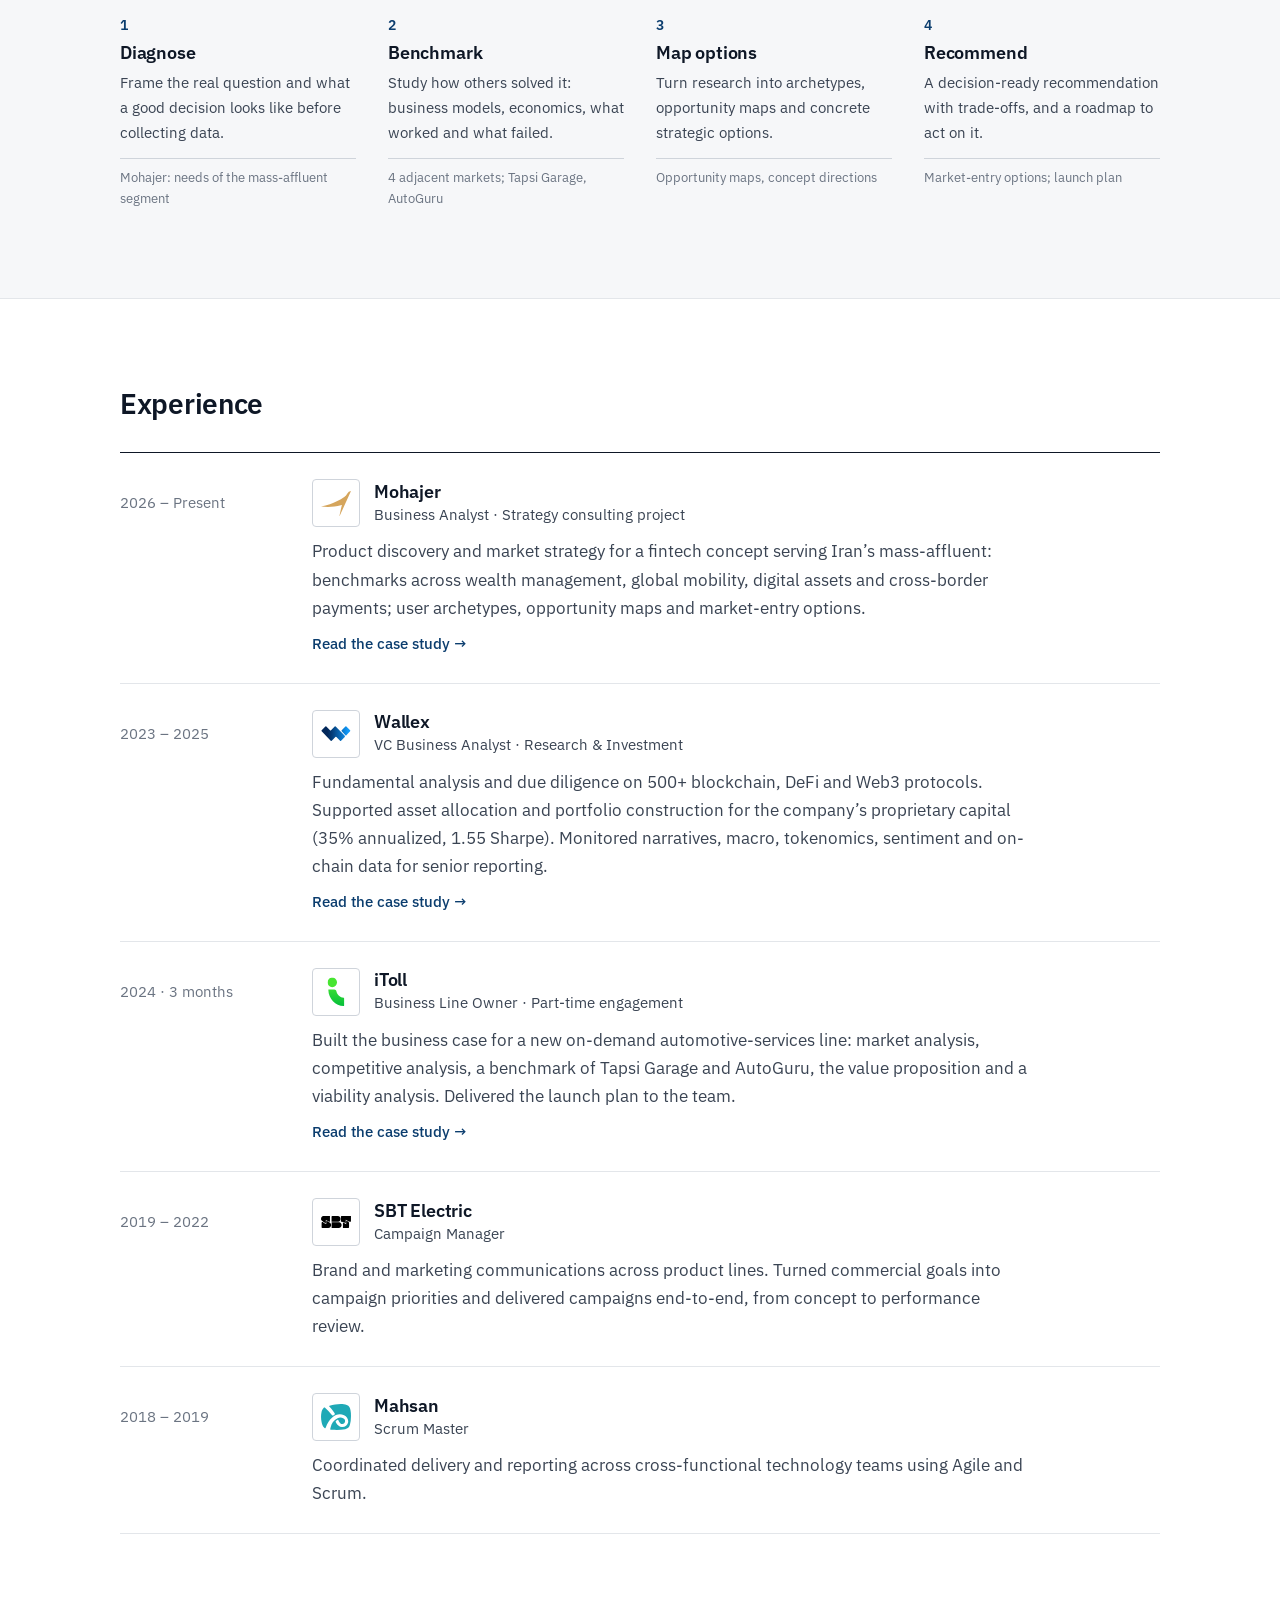
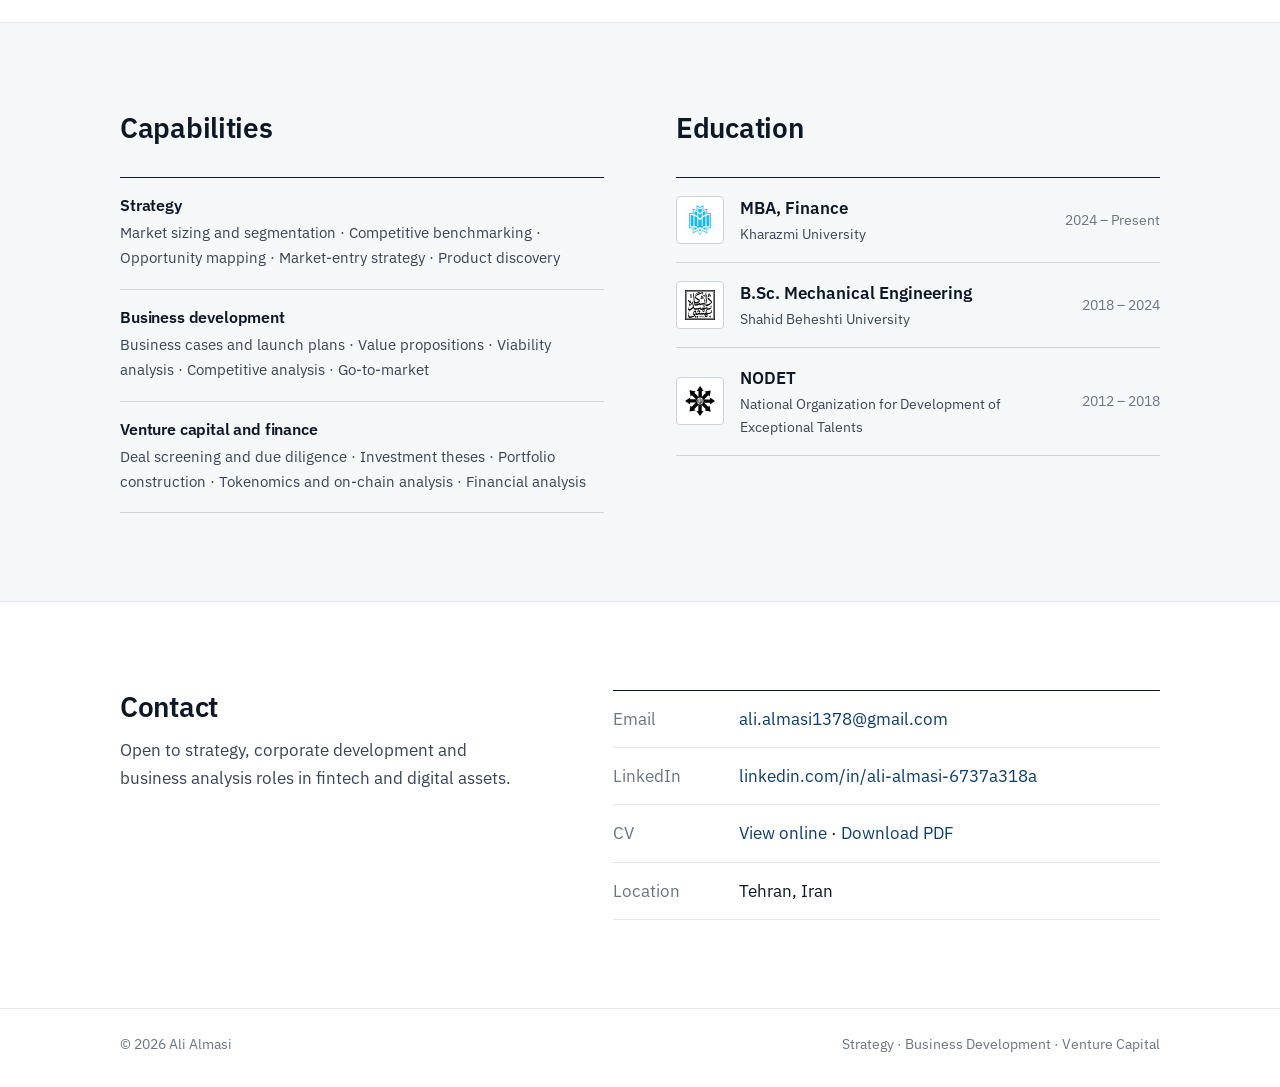
==== commit dc5f1d2b: "Add files via upload" ====
--- a/index.html
+++ b/index.html
@@ -63,10 +63,10 @@
         <p class="lead" data-show="vc">Two years as a VC business analyst at Wallex, one of Iran’s largest crypto exchanges: screening deal flow, running due diligence on 500+ blockchain, DeFi and Web3 projects, and turning findings into investment theses for the investment team. I bring an operator’s view to deals from building the business case for a new business line and shaping a fintech proposition.</p>
 
         <div class="intro-actions">
-          <a class="btn btn-primary" data-show="strategy" href="resume/Ali_Almasi_CV.pdf" download="Ali_Almasi_CV.pdf">Download CV (PDF)</a>
-          <a class="btn btn-primary" data-show="bd" href="resume/bd/Ali_Almasi_CV.pdf" download="Ali_Almasi_CV.pdf">Download CV (PDF)</a>
-          <a class="btn btn-primary" data-show="vc" href="resume/vc/Ali_Almasi_CV.pdf" download="Ali_Almasi_CV.pdf">Download CV (PDF)</a>
-          <a class="btn btn-outline" href="#work">Read the case studies</a>
+          <a class="btn btn-primary" href="#work">Read the case studies</a>
+          <a class="btn btn-outline" data-show="strategy" href="resume/Ali_Almasi_CV.pdf" download="Ali_Almasi_CV.pdf">Download CV (PDF)</a>
+          <a class="btn btn-outline" data-show="bd" href="resume/bd/Ali_Almasi_CV.pdf" download="Ali_Almasi_CV.pdf">Download CV (PDF)</a>
+          <a class="btn btn-outline" data-show="vc" href="resume/vc/Ali_Almasi_CV.pdf" download="Ali_Almasi_CV.pdf">Download CV (PDF)</a>
         </div>
       </div>
 
--- a/assets/css/style.css
+++ b/assets/css/style.css
@@ -1,365 +1,366 @@
-/* ==========================================================================
-   Ali Almasi — Portfolio
-   Visual language of a research report / investment memo:
-   white page, one navy accent, one sans family, hairline rules, no ornament.
-   ========================================================================== */
-
-:root {
-  --bg: #ffffff;
-  --bg-2: #f6f7f9;
-  --ink: #0e1726;
-  --ink-2: #3a4453;
-  --muted: #6b7482;
-  --line: #e3e6ea;
-  --line-2: #cfd4db;
-  --accent: #0b3d6e;
-  --accent-2: #174f8a;
-  --accent-soft: #edf2f8;
-
-  --sans: "IBM Plex Sans", system-ui, -apple-system, "Segoe UI", Roboto, Arial, sans-serif;
-
-  --maxw: 1120px;
-  --gutter: clamp(16px, 4vw, 40px);
-  --radius: 4px;
-  color-scheme: only light;   /* also opts out of browsers' automatic dark mode */
-}
-
-
-/* ---------- Base ---------- */
-*, *::before, *::after { box-sizing: border-box; }
-html { -webkit-text-size-adjust: 100%; scroll-behavior: smooth; scroll-padding-top: 72px; }
-@media (prefers-reduced-motion: reduce) { html { scroll-behavior: auto; } }
-
-body {
-  margin: 0;
-  background: var(--bg);
-  color: var(--ink);
-  font-family: var(--sans);
-  font-size: 17px;
-  line-height: 1.65;
-  font-variant-numeric: tabular-nums;
-  -webkit-font-smoothing: antialiased;
-  overflow-x: hidden;
-}
-body.modal-open { overflow: hidden; }
-@media (max-width: 560px) { body { font-size: 16px; } }
-
-img, svg { display: block; max-width: 100%; }
-a { color: var(--accent); text-decoration: none; }
-a:hover { text-decoration: underline; text-underline-offset: 3px; }
-:focus-visible { outline: 2px solid var(--accent); outline-offset: 2px; }
-
-h1, h2, h3 { font-weight: 600; line-height: 1.2; letter-spacing: -0.01em; margin: 0; color: var(--ink); }
-h1 { font-size: clamp(2.2rem, 4.6vw, 3.2rem); letter-spacing: -0.02em; }
-h2 { font-size: clamp(1.4rem, 2.4vw, 1.75rem); }
-h3 { font-size: 1.1rem; }
-p { margin: 0 0 1em; }
-sup { font-size: .65em; line-height: 0; }
-
-.container { width: 100%; max-width: var(--maxw); margin: 0 auto; padding: 0 var(--gutter); }
-.skip { position: absolute; left: -9999px; }
-.skip:focus { left: 16px; top: 16px; background: var(--ink); color: var(--bg); padding: 8px 12px; z-index: 200; }
-
-/* ---------- View lens system ----------
-   <html data-lens="strategy|bd|vc">, set only by private links (?lens=...)
-   [data-show="a b"]  visible only for the listed views
-   .lensable           ordered by --o-s / --o-b / --o-i                  */
-html[data-lens="strategy"] [data-show]:not([data-show~="strategy"]),
-html[data-lens="bd"] [data-show]:not([data-show~="bd"]),
-html[data-lens="vc"] [data-show]:not([data-show~="vc"]) { display: none !important; }
-html[data-lens="strategy"] .lensable { order: var(--o-s, 0); }
-html[data-lens="bd"] .lensable { order: var(--o-b, 0); }
-html[data-lens="vc"] .lensable { order: var(--o-i, 0); }
-
-/* ---------- Header ---------- */
-.site-header { position: sticky; top: 0; z-index: 50; background: var(--bg); border-bottom: 1px solid var(--line); }
-.nav { display: flex; align-items: center; justify-content: space-between; height: 64px; gap: 16px; }
-.brand { font-weight: 600; font-size: 1.05rem; color: var(--ink); letter-spacing: -0.005em; }
-.brand:hover { text-decoration: none; }
-.nav-links { display: flex; align-items: center; gap: 28px; list-style: none; margin: 0; padding: 0; font-size: .95rem; }
-.nav-links a { color: var(--ink-2); }
-.nav-links a:hover { color: var(--accent); text-decoration: none; }
-.nav-links a.btn { color: var(--accent); }
-.nav-toggle { display: none; background: none; border: 1px solid var(--line-2); border-radius: var(--radius); width: 40px; height: 36px; color: var(--ink); cursor: pointer; }
-@media (max-width: 760px) {
-  .nav-toggle { display: grid; place-items: center; }
-  .nav-links {
-    position: absolute; top: 100%; left: 0; right: 0; flex-direction: column; align-items: stretch; gap: 0;
-    background: var(--bg); border-bottom: 1px solid var(--line); padding: 4px var(--gutter) 16px; display: none;
-  }
-  .nav-links.open { display: flex; }
-  .nav-links li a { display: block; padding: 12px 0; border-bottom: 1px solid var(--line); }
-  .nav-links .btn { margin-top: 12px; justify-content: center; border-bottom: 1px solid var(--accent); }
-}
-
-/* ---------- Buttons ---------- */
-.btn {
-  display: inline-flex; align-items: center; justify-content: center; gap: 8px;
-  padding: 10px 18px; border-radius: var(--radius); font: 500 .95rem/1.2 var(--sans);
-  border: 1px solid var(--accent); cursor: pointer; transition: background .15s ease, color .15s ease;
-}
-.btn:hover { text-decoration: none; }
-.btn-primary { background: var(--accent); color: #fff; }
-.btn-primary:hover { background: var(--accent-2); border-color: var(--accent-2); }
-.btn-outline { background: transparent; color: var(--accent); }
-.btn-outline:hover { background: var(--accent-soft); }
-.btn-sm { padding: 7px 14px; font-size: .88rem; }
-
-/* ---------- Sections ---------- */
-section { padding: clamp(56px, 7vw, 88px) 0; border-top: 1px solid var(--line); }
-section.tint { background: var(--bg-2); }
-.section-head { display: flex; justify-content: space-between; align-items: baseline; gap: 12px 32px; margin-bottom: 32px; flex-wrap: wrap; }
-.section-head p { margin: 0; color: var(--muted); max-width: 52ch; font-size: .95rem; }
-.label-title { font-size: .8rem; font-weight: 600; letter-spacing: .08em; text-transform: uppercase; color: var(--muted); margin-bottom: 16px; }
-
-/* ---------- Intro ---------- */
-.intro { border-top: 0; padding-top: clamp(48px, 7vw, 80px); padding-bottom: clamp(48px, 6vw, 72px); }
-.intro-grid { display: grid; grid-template-columns: 1.6fr 1fr; gap: clamp(32px, 6vw, 80px); align-items: start; }
-.kicker { font-size: 1rem; font-weight: 500; color: var(--accent); margin: 0 0 10px; }
-.intro h1 { margin-bottom: 20px; }
-.lead { font-size: clamp(1.05rem, 1.5vw, 1.15rem); line-height: 1.7; color: var(--ink-2); max-width: 62ch; margin: 0; }
-.intro-actions { display: flex; align-items: center; gap: 12px; flex-wrap: wrap; margin-top: 28px; }
-
-.facts { border-top: 2px solid var(--accent); padding-top: 14px; }
-.facts .label-title { margin-bottom: 4px; }
-.facts dl { margin: 0; }
-.facts dl > div { display: grid; grid-template-columns: 96px 1fr; gap: 12px; padding: 11px 0; border-bottom: 1px solid var(--line); font-size: .93rem; }
-.facts dt { color: var(--muted); }
-.facts dd { margin: 0; color: var(--ink); }
-@media (max-width: 900px) { .intro-grid { grid-template-columns: 1fr; } }
-
-/* ---------- Key figures ---------- */
-.figures-section { padding: 40px 0 44px; }
-/* Dividers must follow the visual order (items are hidden/reordered per view), so every
-   figure draws its own left rule and the first one's rule is clipped off by the wrapper. */
-.figures-wrap { overflow: hidden; }
-.figures { display: grid; grid-template-columns: repeat(4, 1fr); margin-left: -25px; }
-.figure { padding: 6px 24px 6px 24px; margin-left: -1px; border-left: 1px solid var(--line-2); }
-.figure .num { font-size: clamp(1.9rem, 3.2vw, 2.4rem); font-weight: 600; line-height: 1.1; color: var(--accent); letter-spacing: -0.02em; }
-.figure p { margin: 8px 0 0; font-size: .9rem; color: var(--ink-2); line-height: 1.5; max-width: 26ch; }
-.source { margin: 20px 0 0; font-size: .8rem; color: var(--muted); }
-@media (max-width: 860px) {
-  .figures { grid-template-columns: 1fr 1fr; row-gap: 20px; }
-}
-@media (max-width: 560px) {
-  .figures { margin-left: -17px; }
-  .figure { padding: 4px 16px; }
-  .intro-actions .btn { flex: 1 1 100%; }
-  .btn { min-height: 44px; }
-  .nav-toggle { width: 44px; height: 44px; }
-}
-
-/* ---------- Case study table ---------- */
-.work-table { display: flex; flex-direction: column; border-top: 1px solid var(--ink); }
-.work-row {
-  display: grid; grid-template-columns: 48px 190px 1fr 210px 24px; gap: 24px; align-items: center;
-  padding: 22px 8px 22px 0; border-bottom: 1px solid var(--line); color: var(--ink);
-}
-.work-row:hover { text-decoration: none; background: var(--bg-2); }
-.work-row:hover .work-main strong { color: var(--accent); }
-.work-org strong, .work-main strong { display: block; font-weight: 600; }
-.work-org span, .work-main span { display: block; font-size: .88rem; color: var(--muted); line-height: 1.5; }
-.work-main strong { font-size: 1.08rem; margin-bottom: 4px; }
-.work-main span { color: var(--ink-2); font-size: .93rem; }
-.work-out { font-size: .88rem; font-weight: 500; color: var(--accent); }
-.work-go { color: var(--muted); font-size: 1.1rem; transition: transform .15s ease; }
-.work-row:hover .work-go { transform: translateX(3px); color: var(--accent); }
-@media (max-width: 900px) {
-  .work-row { grid-template-columns: 48px 1fr 20px; gap: 6px 16px; align-items: start; }
-  .work-row .logo-tile { grid-row: span 3; }
-  .work-org { grid-column: 2; }
-  .work-main { grid-column: 2; }
-  .work-out { grid-column: 2; }
-  .work-go { grid-column: 3; grid-row: 1; }
-}
-
-/* ---------- Approach steps ---------- */
-.steps { list-style: none; margin: 0; padding: 0; display: grid; grid-template-columns: repeat(4, 1fr); gap: 32px; counter-reset: step; }
-.steps li { counter-increment: step; border-top: 2px solid var(--accent); padding-top: 14px; }
-.steps li::before { content: counter(step); display: block; font-size: .85rem; font-weight: 600; color: var(--accent); margin-bottom: 6px; }
-.steps h3 { margin-bottom: 8px; }
-.steps p { color: var(--ink-2); font-size: .94rem; margin-bottom: 12px; }
-.evidence { display: block; font-size: .82rem; color: var(--muted); border-top: 1px solid var(--line-2); padding-top: 8px; }
-@media (max-width: 860px) { .steps { grid-template-columns: 1fr 1fr; } }
-@media (max-width: 520px) { .steps { grid-template-columns: 1fr; } }
-
-/* ---------- Experience ---------- */
-.xp { list-style: none; margin: 0; padding: 0; border-top: 1px solid var(--ink); }
-.xp > li { display: grid; grid-template-columns: 160px 1fr; gap: 32px; padding: 26px 0; border-bottom: 1px solid var(--line); }
-.xp .when { color: var(--muted); font-size: .92rem; padding-top: 12px; }
-.xp-head { display: flex; gap: 14px; align-items: center; margin-bottom: 10px; }
-.xp h3 { font-size: 1.15rem; }
-.xp .role { color: var(--ink-2); font-size: .95rem; }
-.xp p { color: var(--ink-2); margin: 0; max-width: 72ch; }
-.xp .more { display: inline-block; margin-top: 10px; font-size: .92rem; font-weight: 500; }
-@media (max-width: 640px) { .xp > li { grid-template-columns: 1fr; gap: 4px; } .xp .when { padding-top: 0; } }
-
-/* ---------- Capabilities + education ---------- */
-.two-col { display: grid; grid-template-columns: 1fr 1fr; gap: clamp(32px, 6vw, 72px); }
-.caps { display: flex; flex-direction: column; border-top: 1px solid var(--ink); }
-.cap { padding: 18px 0; border-bottom: 1px solid var(--line-2); }
-.cap h3 { font-size: 1rem; margin-bottom: 6px; }
-.cap p { margin: 0; color: var(--ink-2); font-size: .94rem; }
-.edu-list { list-style: none; margin: 0; padding: 0; border-top: 1px solid var(--ink); }
-.edu-list li { display: grid; grid-template-columns: 48px 1fr auto; gap: 16px; align-items: center; padding: 16px 0; border-bottom: 1px solid var(--line-2); }
-.edu-list strong { display: block; font-weight: 600; }
-.edu-list span:not(.logo-tile) { display: block; font-size: .9rem; color: var(--ink-2); }
-.edu-list .when { color: var(--muted) !important; white-space: nowrap; }
-@media (max-width: 860px) { .two-col { grid-template-columns: 1fr; } }
-@media (max-width: 480px) { .edu-list li { grid-template-columns: 48px 1fr; row-gap: 2px; } .edu-list .when { grid-column: 2; font-size: .85rem; } }
-
-/* ---------- Contact ---------- */
-.contact-grid { display: grid; grid-template-columns: 1fr 1.3fr; gap: clamp(24px, 6vw, 72px); }
-.contact-note { color: var(--ink-2); margin-top: 12px; max-width: 40ch; }
-.contact-list { margin: 0; border-top: 1px solid var(--ink); }
-.contact-list > div { display: grid; grid-template-columns: 110px 1fr; gap: 16px; padding: 14px 0; border-bottom: 1px solid var(--line); }
-.contact-list dt { color: var(--muted); }
-.contact-list dd { margin: 0; overflow-wrap: anywhere; }
-@media (max-width: 760px) { .contact-grid { grid-template-columns: 1fr; } .contact-list > div { grid-template-columns: 90px 1fr; } }
-
-/* ---------- Footer ---------- */
-.site-footer { border-top: 1px solid var(--line); padding: 24px 0 32px; color: var(--muted); font-size: .85rem; }
-.site-footer .container { display: flex; justify-content: space-between; gap: 16px; flex-wrap: wrap; }
-.site-footer a { color: var(--muted); }
-
-/* ---------- Logo tiles (always light, so dark logos stay visible) ---------- */
-.logo-tile {
-  --pad: 8px; position: relative; flex: none; width: 48px; height: 48px;
-  border-radius: var(--radius); background: #fff; border: 1px solid var(--line-2); display: block;
-}
-.logo-tile img { position: absolute; inset: var(--pad); width: calc(100% - 2 * var(--pad)); height: calc(100% - 2 * var(--pad)); object-fit: contain; }
-.logo-tile.sm { width: 30px; height: 30px; --pad: 5px; }
-.logo-tile.lg { width: 56px; height: 56px; --pad: 9px; }
-
-/* ==========================================================================
-   Case study pages
-   ========================================================================== */
-.cs-hero { padding: clamp(36px, 6vw, 64px) 0 36px; }
-.back { display: inline-block; font-size: .92rem; margin-bottom: 28px; }
-.cs-brand { display: flex; align-items: center; gap: 14px; }
-.tag { font-size: .9rem; font-weight: 500; color: var(--accent); }
-.cs-hero h1 { font-size: clamp(1.9rem, 4vw, 2.8rem); max-width: 24ch; margin: 18px 0 18px; }
-.cs-hero .lead { max-width: 66ch; }
-@media (max-width: 560px) { .cs-hero h1 { font-size: 1.65rem; } .intro h1 { font-size: 2.1rem; } }
-.cs-meta { display: grid; grid-template-columns: repeat(4, 1fr); border-top: 1px solid var(--ink); border-bottom: 1px solid var(--line); margin: 36px 0 0; }
-.cs-meta div { padding: 16px 16px 16px 0; }
-.cs-meta div + div { padding-left: 16px; border-left: 1px solid var(--line); }
-.cs-meta dt { font-size: .78rem; text-transform: uppercase; letter-spacing: .08em; color: var(--muted); margin-bottom: 4px; }
-.cs-meta dd { margin: 0; font-weight: 500; font-size: .96rem; }
-@media (max-width: 760px) {
-  .cs-meta { grid-template-columns: 1fr 1fr; }
-  .cs-meta div, .cs-meta div + div { padding: 14px 12px 14px 0; border-left: 0; border-bottom: 1px solid var(--line); }
-}
-
-.cs-body section { padding: 44px 0; border-top: 1px solid var(--line); }
-.cs-body section:first-child { border-top: 0; }
-.cs-row { display: grid; grid-template-columns: 200px 1fr; gap: 40px; }
-.cs-row > h2 { font-size: 1rem; font-weight: 600; color: var(--ink); padding-top: 3px; }
-.cs-row .content { max-width: 70ch; }
-.cs-row .content > p:first-child { font-size: clamp(1.1rem, 1.7vw, 1.25rem); font-weight: 500; line-height: 1.5; color: var(--ink); }
-.cs-row .content p { color: var(--ink-2); }
-.cs-row .wide { max-width: none; }
-@media (max-width: 860px) { .cs-row { grid-template-columns: 1fr; gap: 12px; } }
-
-.cs-row .content p.exhibit { font-size: .78rem; font-weight: 600; letter-spacing: .06em; text-transform: uppercase; color: var(--muted); margin: 22px 0 10px; }
-
-.checklist { list-style: none; padding: 0; margin: 4px 0 0; border-top: 1px solid var(--line-2); }
-.checklist li { position: relative; padding: 12px 0 12px 22px; border-bottom: 1px solid var(--line); color: var(--ink-2); }
-.checklist li::before { content: ""; position: absolute; left: 2px; top: 21px; width: 7px; height: 7px; background: var(--accent); }
-.checklist strong { color: var(--ink); font-weight: 600; }
-
-.chips { display: block; color: var(--ink-2); }
-.chips .tag { color: var(--ink-2); font-weight: 400; font-size: .95rem; }
-.chips .tag + .tag::before { content: " · "; color: var(--muted); }
-
-/* Exhibits: process flow */
-.flow { display: grid; grid-template-columns: repeat(var(--steps, 5), 1fr); border: 1px solid var(--line-2); border-radius: var(--radius); }
-.flow-step { padding: 16px; position: relative; }
-.flow-step { border-top: 1px solid var(--line-2); margin-top: -1px; }
-.flow-step + .flow-step { border-left: 1px solid var(--line-2); }
-.flow[style*="--steps:3"] .flow-step:nth-child(3n+1) { border-left: 0; }
-.flow-step .n { font-size: .78rem; font-weight: 600; color: var(--accent); }
-.flow-step h4 { margin: 4px 0 6px; font-size: .98rem; font-weight: 600; }
-.flow-step p { margin: 0; font-size: .87rem; color: var(--muted); line-height: 1.45; }
-.flow-result { margin-top: 10px; padding: 16px 18px; border-radius: var(--radius); background: var(--accent); color: #fff; display: flex; justify-content: space-between; align-items: center; gap: 16px; flex-wrap: wrap; }
-.flow-result strong { font-weight: 600; font-size: 1.05rem; }
-.flow-result span { opacity: .85; font-size: .9rem; }
-@media (max-width: 900px) {
-  .flow { grid-template-columns: 1fr; }
-  .flow-step + .flow-step { border-left: 0; border-top: 1px solid var(--line-2); }
-}
-
-/* Exhibits: inputs → outputs */
-.converge { display: grid; grid-template-columns: 1fr 36px 1fr; gap: 10px; align-items: stretch; }
-.converge .col { display: grid; gap: 8px; align-content: start; }
-.converge .col-label { font-size: .78rem; text-transform: uppercase; letter-spacing: .08em; color: var(--muted); font-weight: 600; }
-.node { border: 1px solid var(--line-2); border-radius: var(--radius); padding: 12px 14px; font-size: .95rem; font-weight: 600; }
-.node small { display: block; font-weight: 400; color: var(--muted); font-size: .85rem; margin-top: 2px; }
-.node.out { border-left: 3px solid var(--accent); }
-.converge .mid { display: grid; place-items: center; color: var(--muted); font-size: 1.2rem; }
-@media (max-width: 760px) { .converge { grid-template-columns: 1fr; } .converge .mid { transform: rotate(90deg); height: 28px; } }
-
-/* Exhibits: funnel */
-.funnel { display: grid; gap: 6px; }
-.funnel-layer {
-  margin: 0 auto; width: var(--w); padding: 13px 18px; border: 1px solid var(--line-2); border-radius: var(--radius);
-  display: flex; justify-content: space-between; align-items: center; gap: 16px; flex-wrap: wrap; background: var(--bg);
-}
-.funnel-layer strong { font-weight: 600; }
-.funnel-layer span { color: var(--muted); font-size: .87rem; }
-.funnel-layer.top { background: var(--bg-2); }
-.funnel-layer.end { background: var(--accent); color: #fff; border-color: var(--accent); justify-content: center; }
-@media (max-width: 640px) { .funnel-layer { width: calc(var(--w) * .5 + 50%); } }
-
-/* Exhibits: small cards */
-.mini-grid { display: grid; grid-template-columns: repeat(var(--cols, 3), 1fr); border: 1px solid var(--line-2); border-radius: var(--radius); }
-.mini { padding: 16px 18px; }
-.mini + .mini { border-left: 1px solid var(--line-2); }
-.mini .k { font-size: .76rem; text-transform: uppercase; letter-spacing: .08em; color: var(--accent); font-weight: 600; }
-.mini h4 { margin: 6px 0 4px; font-size: 1rem; font-weight: 600; }
-.mini p { margin: 0; font-size: .88rem; color: var(--muted); line-height: 1.5; }
-@media (max-width: 860px) {
-  .mini-grid { grid-template-columns: 1fr 1fr; }
-  .mini + .mini { border-left: 0; }
-  .mini { border-bottom: 1px solid var(--line-2); }
-  .mini:last-child { border-bottom: 0; }
-}
-@media (max-width: 560px) { .mini-grid { grid-template-columns: 1fr; } .mini:nth-last-child(2) { border-bottom: 1px solid var(--line-2); } }
-
-/* Results */
-.results { display: grid; grid-template-columns: repeat(var(--cols, 3), 1fr); border-top: 2px solid var(--accent); }
-.result { padding: 16px 20px 4px 0; }
-.result + .result { padding-left: 20px; border-left: 1px solid var(--line); }
-.result .num { font-size: clamp(2rem, 3.6vw, 2.6rem); font-weight: 600; line-height: 1.1; color: var(--accent); letter-spacing: -0.02em; }
-.result p { margin: 6px 0 0; font-size: .9rem; color: var(--ink-2); }
-.cs-row .content p.note { font-size: .82rem; color: var(--muted); margin-top: 16px; }
-@media (max-width: 640px) { .results { grid-template-columns: 1fr; } .result + .result { padding-left: 0; border-left: 0; border-top: 1px solid var(--line); } }
-
-/* Next / previous */
-.next-cs { display: grid; grid-template-columns: 1fr 1fr; border-top: 1px solid var(--ink); margin-bottom: 40px; }
-.next-cs a { display: block; padding: 20px 0; color: var(--ink); }
-.next-cs a:hover { text-decoration: none; color: var(--accent); }
-.next-cs a.right { text-align: right; border-left: 1px solid var(--line); padding-left: 20px; }
-.next-cs small { display: block; color: var(--muted); font-size: .82rem; margin-bottom: 4px; }
-.next-cs strong { font-weight: 600; font-size: 1.05rem; }
-@media (max-width: 640px) { .next-cs { grid-template-columns: 1fr; } .next-cs a.right { text-align: left; border-left: 0; border-top: 1px solid var(--line); padding-left: 0; } }
-
-/* ---------- Scroll cue ---------- */
-.scroll-cue {
-  position: fixed; left: 50%; bottom: 20px; z-index: 40; transform: translate(-50%, 10px);
-  display: inline-flex; align-items: center; gap: 8px; padding: 10px 16px 10px 18px; min-height: 44px;
-  background: var(--accent); color: #fff; border: 0; border-radius: 4px; cursor: pointer;
-  font: 500 .9rem/1 var(--sans); box-shadow: 0 6px 20px rgba(14, 23, 38, .22);
-  opacity: 0; pointer-events: none; transition: opacity .25s ease, transform .25s ease;
-}
-.scroll-cue.show { opacity: 1; transform: translate(-50%, 0); pointer-events: auto; }
-.scroll-cue svg { animation: cueBob 1.6s ease-in-out infinite; }
-@keyframes cueBob { 0%, 100% { transform: translateY(-1px); } 50% { transform: translateY(3px); } }
-@media (prefers-reduced-motion: reduce) { .scroll-cue svg { animation: none; } .scroll-cue { transition: none; } }
-@media print { .scroll-cue { display: none !important; } }
-
-/* ---------- Print ---------- */
-@media print {
-  .site-header, .intro-actions, .nav-toggle, .next-cs { display: none !important; }
-  section { break-inside: avoid; }
-}
+/* ==========================================================================
+   Ali Almasi — Portfolio
+   Visual language of a research report / investment memo:
+   white page, one navy accent, one sans family, hairline rules, no ornament.
+   ========================================================================== */
+
+:root {
+  --bg: #ffffff;
+  --bg-2: #f6f7f9;
+  --ink: #0e1726;
+  --ink-2: #3a4453;
+  --muted: #6b7482;
+  --line: #e3e6ea;
+  --line-2: #cfd4db;
+  --accent: #0b3d6e;
+  --accent-2: #174f8a;
+  --accent-soft: #edf2f8;
+
+  --sans: "IBM Plex Sans", system-ui, -apple-system, "Segoe UI", Roboto, Arial, sans-serif;
+
+  --maxw: 1120px;
+  --gutter: clamp(16px, 4vw, 40px);
+  --radius: 4px;
+  color-scheme: only light;   /* also opts out of browsers' automatic dark mode */
+}
+
+
+/* ---------- Base ---------- */
+*, *::before, *::after { box-sizing: border-box; }
+html { -webkit-text-size-adjust: 100%; scroll-behavior: smooth; scroll-padding-top: 72px; }
+@media (prefers-reduced-motion: reduce) { html { scroll-behavior: auto; } }
+
+body {
+  margin: 0;
+  background: var(--bg);
+  color: var(--ink);
+  font-family: var(--sans);
+  font-size: 17px;
+  line-height: 1.65;
+  font-variant-numeric: tabular-nums;
+  -webkit-font-smoothing: antialiased;
+  overflow-x: hidden;
+}
+body.modal-open { overflow: hidden; }
+@media (max-width: 560px) { body { font-size: 16px; } }
+
+img, svg { display: block; max-width: 100%; }
+a { color: var(--accent); text-decoration: none; }
+a:hover { text-decoration: underline; text-underline-offset: 3px; }
+:focus-visible { outline: 2px solid var(--accent); outline-offset: 2px; }
+
+h1, h2, h3 { font-weight: 600; line-height: 1.2; letter-spacing: -0.01em; margin: 0; color: var(--ink); }
+h1 { font-size: clamp(2.2rem, 4.6vw, 3.2rem); letter-spacing: -0.02em; }
+h2 { font-size: clamp(1.4rem, 2.4vw, 1.75rem); }
+h3 { font-size: 1.1rem; }
+p { margin: 0 0 1em; }
+sup { font-size: .65em; line-height: 0; }
+
+.container { width: 100%; max-width: var(--maxw); margin: 0 auto; padding: 0 var(--gutter); }
+.skip { position: absolute; left: -9999px; }
+.skip:focus { left: 16px; top: 16px; background: var(--ink); color: var(--bg); padding: 8px 12px; z-index: 200; }
+
+/* ---------- View lens system ----------
+   <html data-lens="strategy|bd|vc">, set only by private links (?lens=...)
+   [data-show="a b"]  visible only for the listed views
+   .lensable           ordered by --o-s / --o-b / --o-i                  */
+html[data-lens="strategy"] [data-show]:not([data-show~="strategy"]),
+html[data-lens="bd"] [data-show]:not([data-show~="bd"]),
+html[data-lens="vc"] [data-show]:not([data-show~="vc"]) { display: none !important; }
+html[data-lens="strategy"] .lensable { order: var(--o-s, 0); }
+html[data-lens="bd"] .lensable { order: var(--o-b, 0); }
+html[data-lens="vc"] .lensable { order: var(--o-i, 0); }
+
+/* ---------- Header ---------- */
+.site-header { position: sticky; top: 0; z-index: 50; background: var(--bg); border-bottom: 1px solid var(--line); }
+.nav { display: flex; align-items: center; justify-content: space-between; height: 64px; gap: 16px; }
+.brand { font-weight: 600; font-size: 1.05rem; color: var(--ink); letter-spacing: -0.005em; }
+.brand:hover { text-decoration: none; }
+.nav-links { display: flex; align-items: center; gap: 28px; list-style: none; margin: 0; padding: 0; font-size: .95rem; }
+.nav-links a { color: var(--ink-2); }
+.nav-links a:hover { color: var(--accent); text-decoration: none; }
+.nav-links a.btn { color: var(--accent); }
+.nav-toggle { display: none; background: none; border: 1px solid var(--line-2); border-radius: var(--radius); width: 40px; height: 36px; color: var(--ink); cursor: pointer; }
+@media (max-width: 760px) {
+  .nav-toggle { display: grid; place-items: center; }
+  .nav-links {
+    position: absolute; top: 100%; left: 0; right: 0; flex-direction: column; align-items: stretch; gap: 0;
+    background: var(--bg); border-bottom: 1px solid var(--line); padding: 4px var(--gutter) 16px; display: none;
+  }
+  .nav-links.open { display: flex; }
+  .nav-links li a { display: block; padding: 12px 0; border-bottom: 1px solid var(--line); }
+  /* In the phone menu, CV is a plain menu item in the accent colour (no box). */
+  .nav-links a.btn { display: block; margin: 0; padding: 12px 0; min-height: 0; border: 0; border-radius: 0; background: none; font-size: inherit; line-height: inherit; font-weight: 600; }
+}
+
+/* ---------- Buttons ---------- */
+.btn {
+  display: inline-flex; align-items: center; justify-content: center; gap: 8px;
+  padding: 10px 18px; border-radius: var(--radius); font: 500 .95rem/1.2 var(--sans);
+  border: 1px solid var(--accent); cursor: pointer; transition: background .15s ease, color .15s ease;
+}
+.btn:hover { text-decoration: none; }
+.btn-primary { background: var(--accent); color: #fff; }
+.btn-primary:hover { background: var(--accent-2); border-color: var(--accent-2); }
+.btn-outline { background: transparent; color: var(--accent); }
+.btn-outline:hover { background: var(--accent-soft); }
+.btn-sm { padding: 7px 14px; font-size: .88rem; }
+
+/* ---------- Sections ---------- */
+section { padding: clamp(56px, 7vw, 88px) 0; border-top: 1px solid var(--line); }
+section.tint { background: var(--bg-2); }
+.section-head { display: flex; justify-content: space-between; align-items: baseline; gap: 12px 32px; margin-bottom: 32px; flex-wrap: wrap; }
+.section-head p { margin: 0; color: var(--muted); max-width: 52ch; font-size: .95rem; }
+.label-title { font-size: .8rem; font-weight: 600; letter-spacing: .08em; text-transform: uppercase; color: var(--muted); margin-bottom: 16px; }
+
+/* ---------- Intro ---------- */
+.intro { border-top: 0; padding-top: clamp(48px, 7vw, 80px); padding-bottom: clamp(48px, 6vw, 72px); }
+.intro-grid { display: grid; grid-template-columns: 1.6fr 1fr; gap: clamp(32px, 6vw, 80px); align-items: start; }
+.kicker { font-size: 1rem; font-weight: 500; color: var(--accent); margin: 0 0 10px; }
+.intro h1 { margin-bottom: 20px; }
+.lead { font-size: clamp(1.05rem, 1.5vw, 1.15rem); line-height: 1.7; color: var(--ink-2); max-width: 62ch; margin: 0; }
+.intro-actions { display: flex; align-items: center; gap: 12px; flex-wrap: wrap; margin-top: 28px; }
+
+.facts { border-top: 2px solid var(--accent); padding-top: 14px; }
+.facts .label-title { margin-bottom: 4px; }
+.facts dl { margin: 0; }
+.facts dl > div { display: grid; grid-template-columns: 96px 1fr; gap: 12px; padding: 11px 0; border-bottom: 1px solid var(--line); font-size: .93rem; }
+.facts dt { color: var(--muted); }
+.facts dd { margin: 0; color: var(--ink); }
+@media (max-width: 900px) { .intro-grid { grid-template-columns: 1fr; } }
+
+/* ---------- Key figures ---------- */
+.figures-section { padding: 40px 0 44px; }
+/* Dividers must follow the visual order (items are hidden/reordered per view), so every
+   figure draws its own left rule and the first one's rule is clipped off by the wrapper. */
+.figures-wrap { overflow: hidden; }
+.figures { display: grid; grid-template-columns: repeat(4, 1fr); margin-left: -25px; }
+.figure { padding: 6px 24px 6px 24px; margin-left: -1px; border-left: 1px solid var(--line-2); }
+.figure .num { font-size: clamp(1.9rem, 3.2vw, 2.4rem); font-weight: 600; line-height: 1.1; color: var(--accent); letter-spacing: -0.02em; }
+.figure p { margin: 8px 0 0; font-size: .9rem; color: var(--ink-2); line-height: 1.5; max-width: 26ch; }
+.source { margin: 20px 0 0; font-size: .8rem; color: var(--muted); }
+@media (max-width: 860px) {
+  .figures { grid-template-columns: 1fr 1fr; row-gap: 20px; }
+}
+@media (max-width: 560px) {
+  .figures { margin-left: -17px; }
+  .figure { padding: 4px 16px; }
+  .intro-actions .btn { flex: 1 1 100%; }
+  .btn { min-height: 44px; }
+  .nav-toggle { width: 44px; height: 44px; }
+}
+
+/* ---------- Case study table ---------- */
+.work-table { display: flex; flex-direction: column; border-top: 1px solid var(--ink); }
+.work-row {
+  display: grid; grid-template-columns: 48px 190px 1fr 210px 24px; gap: 24px; align-items: center;
+  padding: 22px 8px 22px 0; border-bottom: 1px solid var(--line); color: var(--ink);
+}
+.work-row:hover { text-decoration: none; background: var(--bg-2); }
+.work-row:hover .work-main strong { color: var(--accent); }
+.work-org strong, .work-main strong { display: block; font-weight: 600; }
+.work-org span, .work-main span { display: block; font-size: .88rem; color: var(--muted); line-height: 1.5; }
+.work-main strong { font-size: 1.08rem; margin-bottom: 4px; }
+.work-main span { color: var(--ink-2); font-size: .93rem; }
+.work-out { font-size: .88rem; font-weight: 500; color: var(--accent); }
+.work-go { color: var(--muted); font-size: 1.1rem; transition: transform .15s ease; }
+.work-row:hover .work-go { transform: translateX(3px); color: var(--accent); }
+@media (max-width: 900px) {
+  .work-row { grid-template-columns: 48px 1fr 20px; gap: 6px 16px; align-items: start; }
+  .work-row .logo-tile { grid-row: span 3; }
+  .work-org { grid-column: 2; }
+  .work-main { grid-column: 2; }
+  .work-out { grid-column: 2; }
+  .work-go { grid-column: 3; grid-row: 1; }
+}
+
+/* ---------- Approach steps ---------- */
+.steps { list-style: none; margin: 0; padding: 0; display: grid; grid-template-columns: repeat(4, 1fr); gap: 32px; counter-reset: step; }
+.steps li { counter-increment: step; border-top: 2px solid var(--accent); padding-top: 14px; }
+.steps li::before { content: counter(step); display: block; font-size: .85rem; font-weight: 600; color: var(--accent); margin-bottom: 6px; }
+.steps h3 { margin-bottom: 8px; }
+.steps p { color: var(--ink-2); font-size: .94rem; margin-bottom: 12px; }
+.evidence { display: block; font-size: .82rem; color: var(--muted); border-top: 1px solid var(--line-2); padding-top: 8px; }
+@media (max-width: 860px) { .steps { grid-template-columns: 1fr 1fr; } }
+@media (max-width: 520px) { .steps { grid-template-columns: 1fr; } }
+
+/* ---------- Experience ---------- */
+.xp { list-style: none; margin: 0; padding: 0; border-top: 1px solid var(--ink); }
+.xp > li { display: grid; grid-template-columns: 160px 1fr; gap: 32px; padding: 26px 0; border-bottom: 1px solid var(--line); }
+.xp .when { color: var(--muted); font-size: .92rem; padding-top: 12px; }
+.xp-head { display: flex; gap: 14px; align-items: center; margin-bottom: 10px; }
+.xp h3 { font-size: 1.15rem; }
+.xp .role { color: var(--ink-2); font-size: .95rem; }
+.xp p { color: var(--ink-2); margin: 0; max-width: 72ch; }
+.xp .more { display: inline-block; margin-top: 10px; font-size: .92rem; font-weight: 500; }
+@media (max-width: 640px) { .xp > li { grid-template-columns: 1fr; gap: 4px; } .xp .when { padding-top: 0; } }
+
+/* ---------- Capabilities + education ---------- */
+.two-col { display: grid; grid-template-columns: 1fr 1fr; gap: clamp(32px, 6vw, 72px); }
+.caps { display: flex; flex-direction: column; border-top: 1px solid var(--ink); }
+.cap { padding: 18px 0; border-bottom: 1px solid var(--line-2); }
+.cap h3 { font-size: 1rem; margin-bottom: 6px; }
+.cap p { margin: 0; color: var(--ink-2); font-size: .94rem; }
+.edu-list { list-style: none; margin: 0; padding: 0; border-top: 1px solid var(--ink); }
+.edu-list li { display: grid; grid-template-columns: 48px 1fr auto; gap: 16px; align-items: center; padding: 16px 0; border-bottom: 1px solid var(--line-2); }
+.edu-list strong { display: block; font-weight: 600; }
+.edu-list span:not(.logo-tile) { display: block; font-size: .9rem; color: var(--ink-2); }
+.edu-list .when { color: var(--muted) !important; white-space: nowrap; }
+@media (max-width: 860px) { .two-col { grid-template-columns: 1fr; } }
+@media (max-width: 480px) { .edu-list li { grid-template-columns: 48px 1fr; row-gap: 2px; } .edu-list .when { grid-column: 2; font-size: .85rem; } }
+
+/* ---------- Contact ---------- */
+.contact-grid { display: grid; grid-template-columns: 1fr 1.3fr; gap: clamp(24px, 6vw, 72px); }
+.contact-note { color: var(--ink-2); margin-top: 12px; max-width: 40ch; }
+.contact-list { margin: 0; border-top: 1px solid var(--ink); }
+.contact-list > div { display: grid; grid-template-columns: 110px 1fr; gap: 16px; padding: 14px 0; border-bottom: 1px solid var(--line); }
+.contact-list dt { color: var(--muted); }
+.contact-list dd { margin: 0; overflow-wrap: anywhere; }
+@media (max-width: 760px) { .contact-grid { grid-template-columns: 1fr; } .contact-list > div { grid-template-columns: 90px 1fr; } }
+
+/* ---------- Footer ---------- */
+.site-footer { border-top: 1px solid var(--line); padding: 24px 0 32px; color: var(--muted); font-size: .85rem; }
+.site-footer .container { display: flex; justify-content: space-between; gap: 16px; flex-wrap: wrap; }
+.site-footer a { color: var(--muted); }
+
+/* ---------- Logo tiles (always light, so dark logos stay visible) ---------- */
+.logo-tile {
+  --pad: 8px; position: relative; flex: none; width: 48px; height: 48px;
+  border-radius: var(--radius); background: #fff; border: 1px solid var(--line-2); display: block;
+}
+.logo-tile img { position: absolute; inset: var(--pad); width: calc(100% - 2 * var(--pad)); height: calc(100% - 2 * var(--pad)); object-fit: contain; }
+.logo-tile.sm { width: 30px; height: 30px; --pad: 5px; }
+.logo-tile.lg { width: 56px; height: 56px; --pad: 9px; }
+
+/* ==========================================================================
+   Case study pages
+   ========================================================================== */
+.cs-hero { padding: clamp(36px, 6vw, 64px) 0 36px; }
+.back { display: inline-block; font-size: .92rem; margin-bottom: 28px; }
+.cs-brand { display: flex; align-items: center; gap: 14px; }
+.tag { font-size: .9rem; font-weight: 500; color: var(--accent); }
+.cs-hero h1 { font-size: clamp(1.9rem, 4vw, 2.8rem); max-width: 24ch; margin: 18px 0 18px; }
+.cs-hero .lead { max-width: 66ch; }
+@media (max-width: 560px) { .cs-hero h1 { font-size: 1.65rem; } .intro h1 { font-size: 2.1rem; } }
+.cs-meta { display: grid; grid-template-columns: repeat(4, 1fr); border-top: 1px solid var(--ink); border-bottom: 1px solid var(--line); margin: 36px 0 0; }
+.cs-meta div { padding: 16px 16px 16px 0; }
+.cs-meta div + div { padding-left: 16px; border-left: 1px solid var(--line); }
+.cs-meta dt { font-size: .78rem; text-transform: uppercase; letter-spacing: .08em; color: var(--muted); margin-bottom: 4px; }
+.cs-meta dd { margin: 0; font-weight: 500; font-size: .96rem; }
+@media (max-width: 760px) {
+  .cs-meta { grid-template-columns: 1fr 1fr; }
+  .cs-meta div, .cs-meta div + div { padding: 14px 12px 14px 0; border-left: 0; border-bottom: 1px solid var(--line); }
+}
+
+.cs-body section { padding: 44px 0; border-top: 1px solid var(--line); }
+.cs-body section:first-child { border-top: 0; }
+.cs-row { display: grid; grid-template-columns: 200px 1fr; gap: 40px; }
+.cs-row > h2 { font-size: 1rem; font-weight: 600; color: var(--ink); padding-top: 3px; }
+.cs-row .content { max-width: 70ch; }
+.cs-row .content > p:first-child { font-size: clamp(1.1rem, 1.7vw, 1.25rem); font-weight: 500; line-height: 1.5; color: var(--ink); }
+.cs-row .content p { color: var(--ink-2); }
+.cs-row .wide { max-width: none; }
+@media (max-width: 860px) { .cs-row { grid-template-columns: 1fr; gap: 12px; } }
+
+.cs-row .content p.exhibit { font-size: .78rem; font-weight: 600; letter-spacing: .06em; text-transform: uppercase; color: var(--muted); margin: 22px 0 10px; }
+
+.checklist { list-style: none; padding: 0; margin: 4px 0 0; border-top: 1px solid var(--line-2); }
+.checklist li { position: relative; padding: 12px 0 12px 22px; border-bottom: 1px solid var(--line); color: var(--ink-2); }
+.checklist li::before { content: ""; position: absolute; left: 2px; top: 21px; width: 7px; height: 7px; background: var(--accent); }
+.checklist strong { color: var(--ink); font-weight: 600; }
+
+.chips { display: block; color: var(--ink-2); }
+.chips .tag { color: var(--ink-2); font-weight: 400; font-size: .95rem; }
+.chips .tag + .tag::before { content: " · "; color: var(--muted); }
+
+/* Exhibits: process flow */
+.flow { display: grid; grid-template-columns: repeat(var(--steps, 5), 1fr); border: 1px solid var(--line-2); border-radius: var(--radius); }
+.flow-step { padding: 16px; position: relative; }
+.flow-step { border-top: 1px solid var(--line-2); margin-top: -1px; }
+.flow-step + .flow-step { border-left: 1px solid var(--line-2); }
+.flow[style*="--steps:3"] .flow-step:nth-child(3n+1) { border-left: 0; }
+.flow-step .n { font-size: .78rem; font-weight: 600; color: var(--accent); }
+.flow-step h4 { margin: 4px 0 6px; font-size: .98rem; font-weight: 600; }
+.flow-step p { margin: 0; font-size: .87rem; color: var(--muted); line-height: 1.45; }
+.flow-result { margin-top: 10px; padding: 16px 18px; border-radius: var(--radius); background: var(--accent); color: #fff; display: flex; justify-content: space-between; align-items: center; gap: 16px; flex-wrap: wrap; }
+.flow-result strong { font-weight: 600; font-size: 1.05rem; }
+.flow-result span { opacity: .85; font-size: .9rem; }
+@media (max-width: 900px) {
+  .flow { grid-template-columns: 1fr; }
+  .flow-step + .flow-step { border-left: 0; border-top: 1px solid var(--line-2); }
+}
+
+/* Exhibits: inputs → outputs */
+.converge { display: grid; grid-template-columns: 1fr 36px 1fr; gap: 10px; align-items: stretch; }
+.converge .col { display: grid; gap: 8px; align-content: start; }
+.converge .col-label { font-size: .78rem; text-transform: uppercase; letter-spacing: .08em; color: var(--muted); font-weight: 600; }
+.node { border: 1px solid var(--line-2); border-radius: var(--radius); padding: 12px 14px; font-size: .95rem; font-weight: 600; }
+.node small { display: block; font-weight: 400; color: var(--muted); font-size: .85rem; margin-top: 2px; }
+.node.out { border-left: 3px solid var(--accent); }
+.converge .mid { display: grid; place-items: center; color: var(--muted); font-size: 1.2rem; }
+@media (max-width: 760px) { .converge { grid-template-columns: 1fr; } .converge .mid { transform: rotate(90deg); height: 28px; } }
+
+/* Exhibits: funnel */
+.funnel { display: grid; gap: 6px; }
+.funnel-layer {
+  margin: 0 auto; width: var(--w); padding: 13px 18px; border: 1px solid var(--line-2); border-radius: var(--radius);
+  display: flex; justify-content: space-between; align-items: center; gap: 16px; flex-wrap: wrap; background: var(--bg);
+}
+.funnel-layer strong { font-weight: 600; }
+.funnel-layer span { color: var(--muted); font-size: .87rem; }
+.funnel-layer.top { background: var(--bg-2); }
+.funnel-layer.end { background: var(--accent); color: #fff; border-color: var(--accent); justify-content: center; }
+@media (max-width: 640px) { .funnel-layer { width: calc(var(--w) * .5 + 50%); } }
+
+/* Exhibits: small cards */
+.mini-grid { display: grid; grid-template-columns: repeat(var(--cols, 3), 1fr); border: 1px solid var(--line-2); border-radius: var(--radius); }
+.mini { padding: 16px 18px; }
+.mini + .mini { border-left: 1px solid var(--line-2); }
+.mini .k { font-size: .76rem; text-transform: uppercase; letter-spacing: .08em; color: var(--accent); font-weight: 600; }
+.mini h4 { margin: 6px 0 4px; font-size: 1rem; font-weight: 600; }
+.mini p { margin: 0; font-size: .88rem; color: var(--muted); line-height: 1.5; }
+@media (max-width: 860px) {
+  .mini-grid { grid-template-columns: 1fr 1fr; }
+  .mini + .mini { border-left: 0; }
+  .mini { border-bottom: 1px solid var(--line-2); }
+  .mini:last-child { border-bottom: 0; }
+}
+@media (max-width: 560px) { .mini-grid { grid-template-columns: 1fr; } .mini:nth-last-child(2) { border-bottom: 1px solid var(--line-2); } }
+
+/* Results */
+.results { display: grid; grid-template-columns: repeat(var(--cols, 3), 1fr); border-top: 2px solid var(--accent); }
+.result { padding: 16px 20px 4px 0; }
+.result + .result { padding-left: 20px; border-left: 1px solid var(--line); }
+.result .num { font-size: clamp(2rem, 3.6vw, 2.6rem); font-weight: 600; line-height: 1.1; color: var(--accent); letter-spacing: -0.02em; }
+.result p { margin: 6px 0 0; font-size: .9rem; color: var(--ink-2); }
+.cs-row .content p.note { font-size: .82rem; color: var(--muted); margin-top: 16px; }
+@media (max-width: 640px) { .results { grid-template-columns: 1fr; } .result + .result { padding-left: 0; border-left: 0; border-top: 1px solid var(--line); } }
+
+/* Next / previous */
+.next-cs { display: grid; grid-template-columns: 1fr 1fr; border-top: 1px solid var(--ink); margin-bottom: 40px; }
+.next-cs a { display: block; padding: 20px 0; color: var(--ink); }
+.next-cs a:hover { text-decoration: none; color: var(--accent); }
+.next-cs a.right { text-align: right; border-left: 1px solid var(--line); padding-left: 20px; }
+.next-cs small { display: block; color: var(--muted); font-size: .82rem; margin-bottom: 4px; }
+.next-cs strong { font-weight: 600; font-size: 1.05rem; }
+@media (max-width: 640px) { .next-cs { grid-template-columns: 1fr; } .next-cs a.right { text-align: left; border-left: 0; border-top: 1px solid var(--line); padding-left: 0; } }
+
+/* ---------- Scroll cue ---------- */
+.scroll-cue {
+  position: fixed; left: 50%; bottom: 20px; z-index: 40; transform: translate(-50%, 10px);
+  display: inline-flex; align-items: center; gap: 8px; padding: 10px 16px 10px 18px; min-height: 44px;
+  background: var(--accent); color: #fff; border: 0; border-radius: 4px; cursor: pointer;
+  font: 500 .9rem/1 var(--sans); box-shadow: 0 6px 20px rgba(14, 23, 38, .22);
+  opacity: 0; pointer-events: none; transition: opacity .25s ease, transform .25s ease;
+}
+.scroll-cue.show { opacity: 1; transform: translate(-50%, 0); pointer-events: auto; }
+.scroll-cue svg { animation: cueBob 1.6s ease-in-out infinite; }
+@keyframes cueBob { 0%, 100% { transform: translateY(-1px); } 50% { transform: translateY(3px); } }
+@media (prefers-reduced-motion: reduce) { .scroll-cue svg { animation: none; } .scroll-cue { transition: none; } }
+@media print { .scroll-cue { display: none !important; } }
+
+/* ---------- Print ---------- */
+@media print {
+  .site-header, .intro-actions, .nav-toggle, .next-cs { display: none !important; }
+  section { break-inside: avoid; }
+}
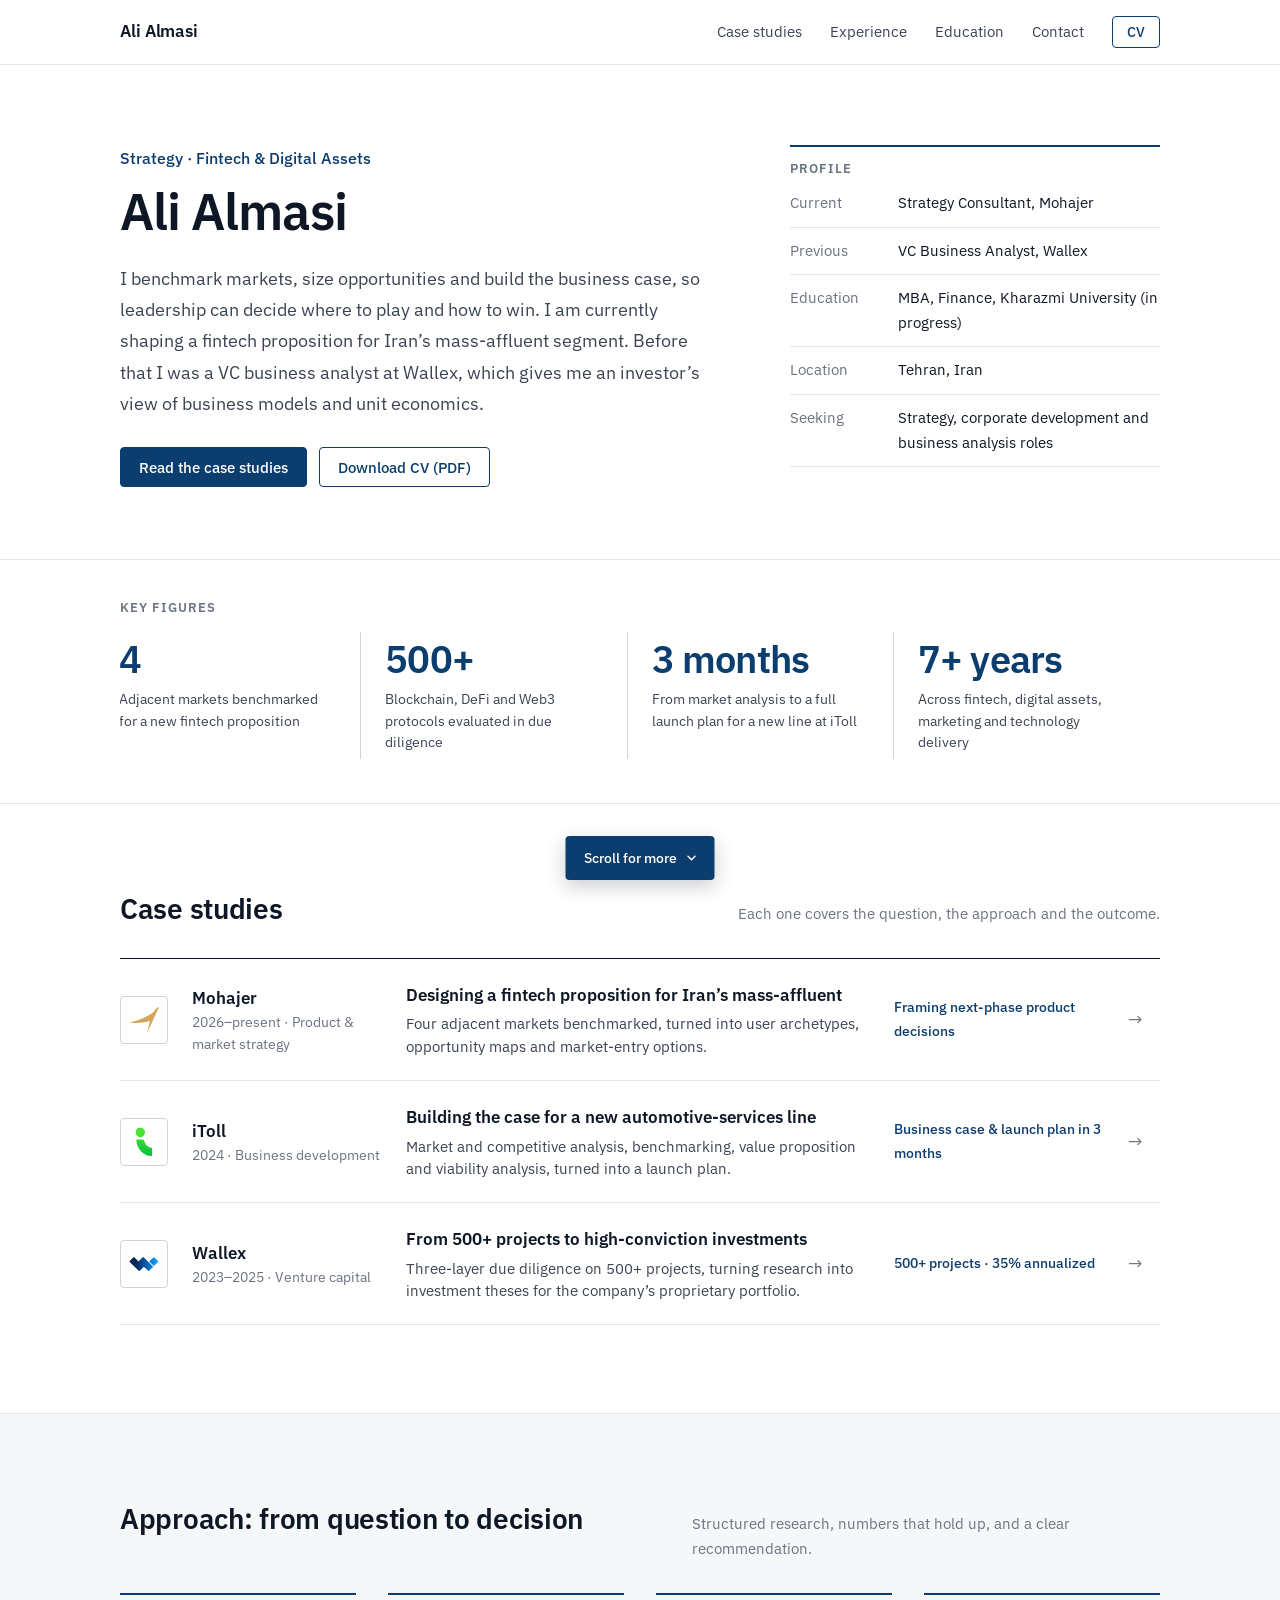
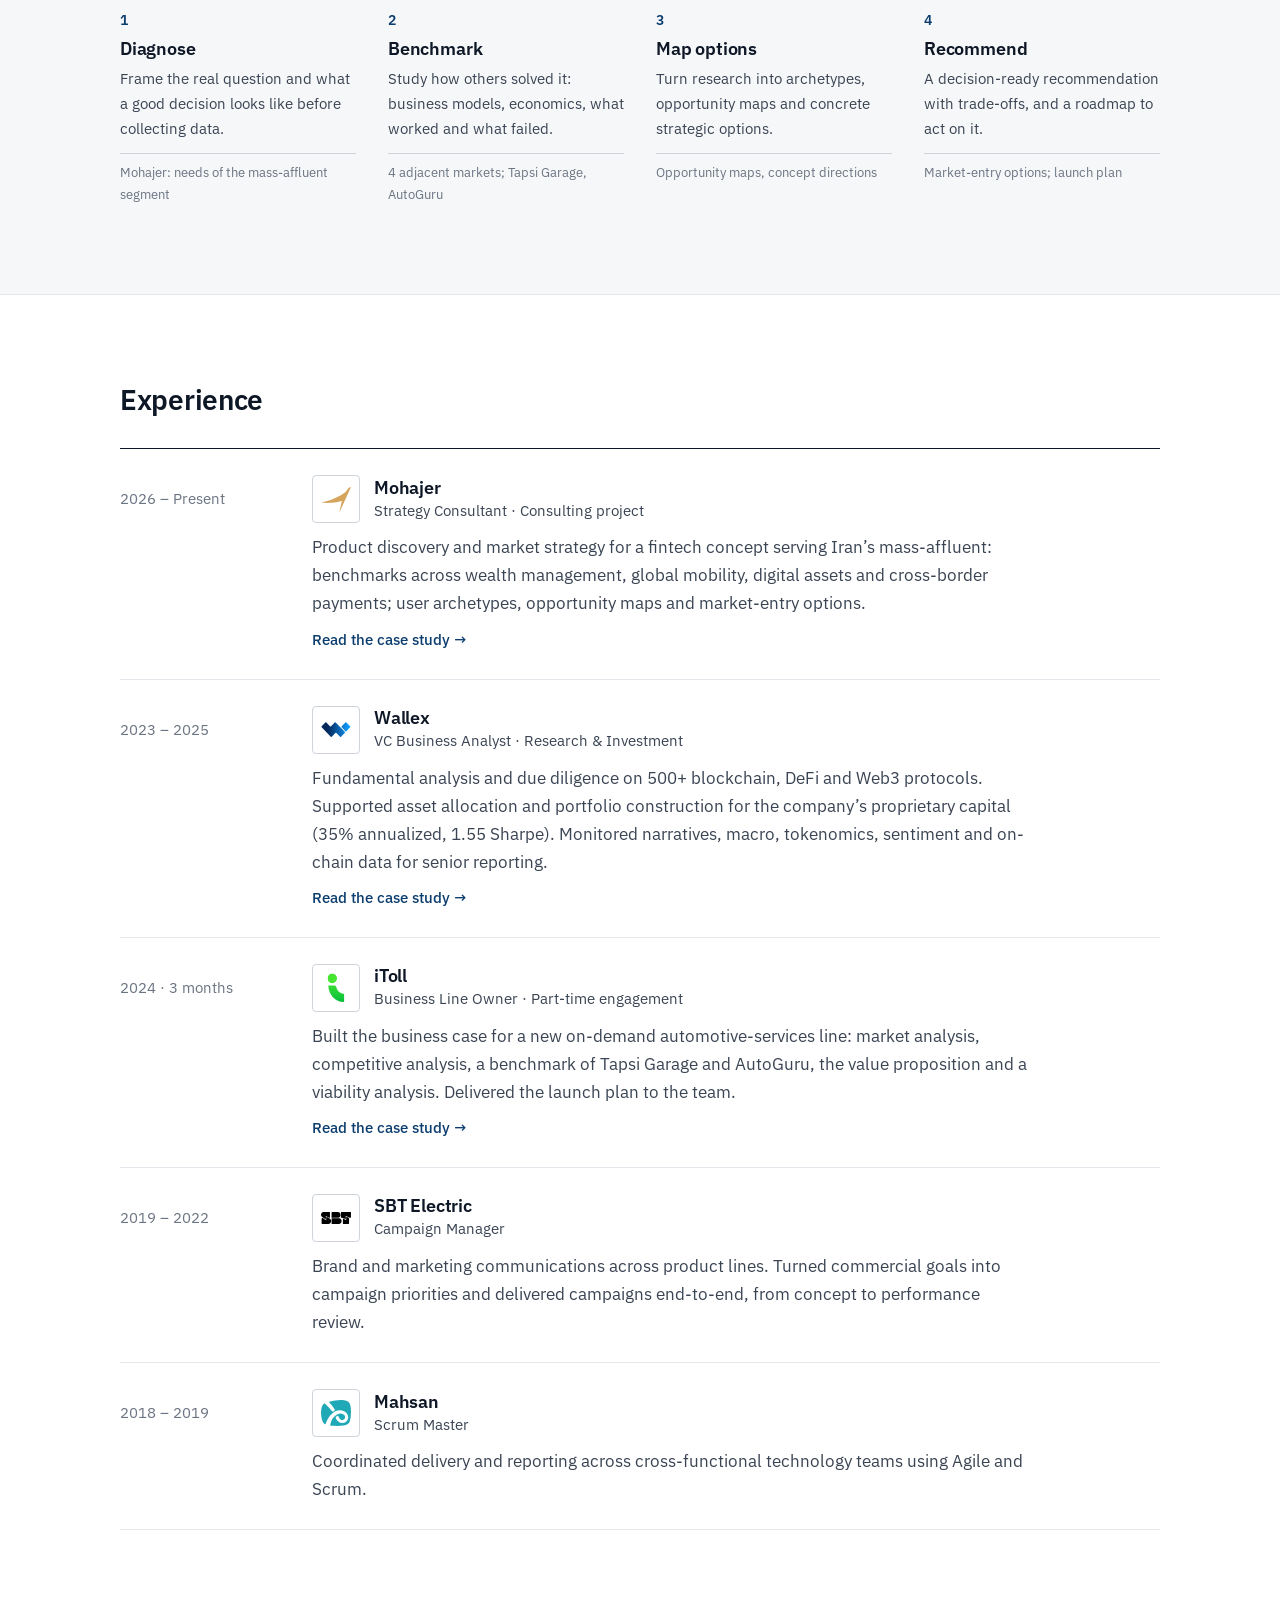
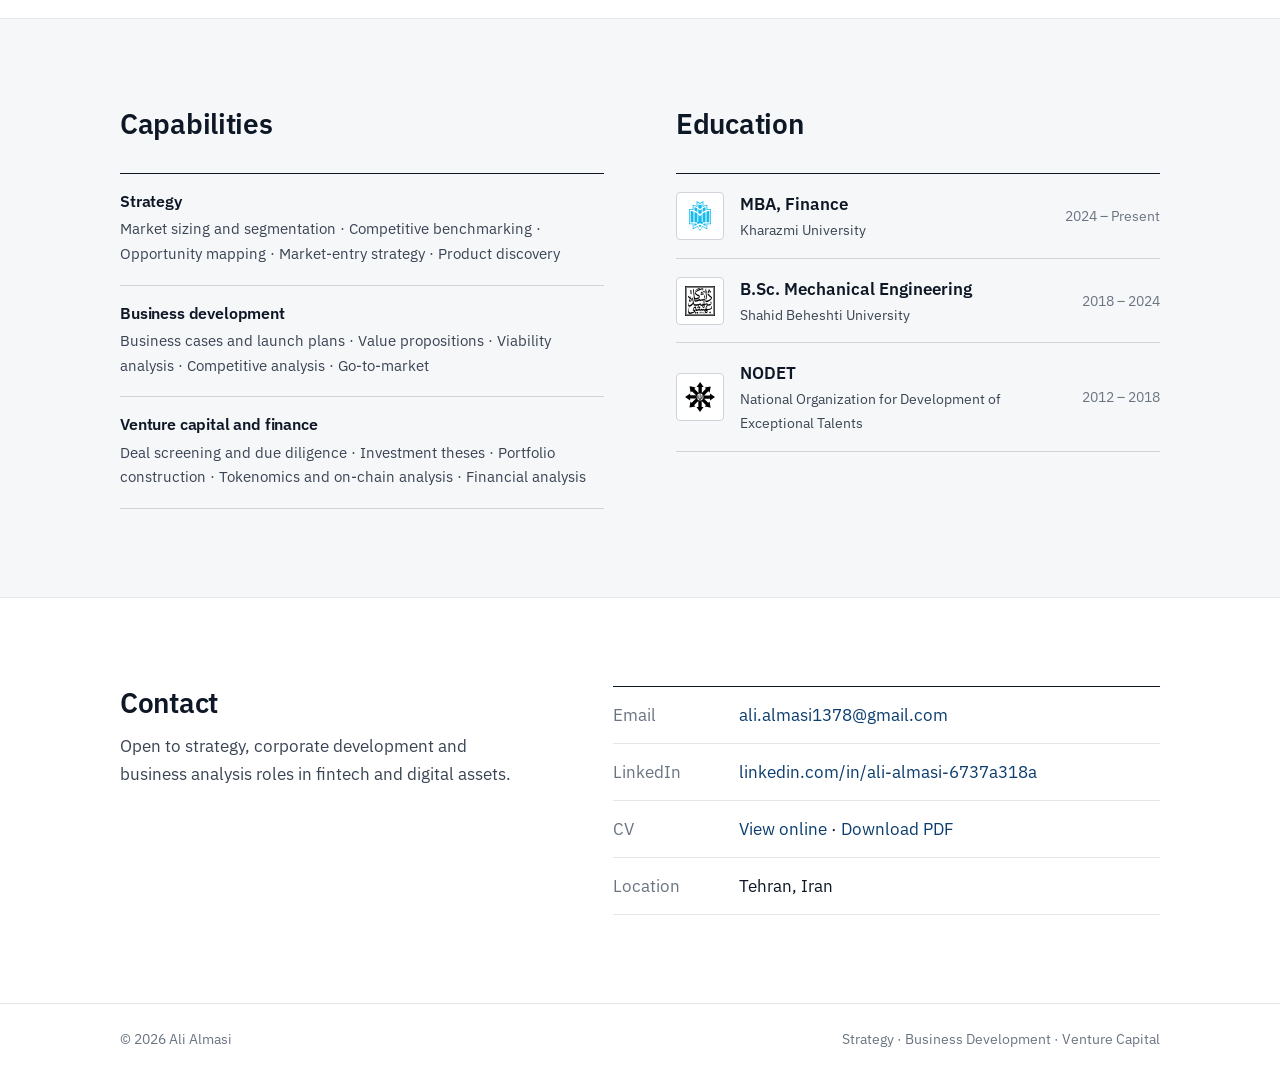
==== commit ea557593: "Add files via upload" ====
--- a/index.html
+++ b/index.html
@@ -1,279 +1,279 @@
-<!doctype html>
-<html lang="en" class="no-js" data-lens="strategy">
-<head>
-  <meta charset="utf-8">
-  <meta name="viewport" content="width=device-width, initial-scale=1">
-  <meta name="color-scheme" content="only light">
-  <title>Ali Almasi — Strategy, Business Development &amp; Venture Capital</title>
-  <meta name="description" content="Ali Almasi — strategy, business development and venture capital across fintech and digital assets. Case studies from Wallex, iToll and Mohajer. Based in Tehran.">
-  <meta name="author" content="Ali Almasi">
-  <meta property="og:type" content="website">
-  <meta property="og:title" content="Ali Almasi — Strategy, Business Development &amp; Venture Capital">
-  <meta property="og:description" content="Strategy, business development and venture capital across fintech and digital assets. Case studies from Wallex, iToll and Mohajer.">
-  <meta property="og:image" content="https://alialmessi.github.io/portfolio/assets/og-image.png">
-  <meta property="og:url" content="https://alialmessi.github.io/portfolio/">
-  <link rel="canonical" href="https://alialmessi.github.io/portfolio/">
-  <meta name="twitter:card" content="summary_large_image">
-  <meta name="theme-color" content="#0b3d6e">
-  <link rel="icon" href="assets/favicon.svg" type="image/svg+xml">
-  <link rel="preconnect" href="https://fonts.googleapis.com">
-  <link rel="preconnect" href="https://fonts.gstatic.com" crossorigin>
-  <link href="https://fonts.googleapis.com/css2?family=IBM+Plex+Sans:ital,wght@0,400;0,500;0,600;0,700;1,400&display=swap" rel="stylesheet">
-  <link rel="stylesheet" href="assets/css/style.css">
-  <script>
-    /* Private view links (?lens=...) are applied before first paint. */
-    (function () {
-      var l = new URLSearchParams(location.search).get('lens');
-      if (['strategy', 'bd', 'vc'].indexOf(l) > -1) document.documentElement.setAttribute('data-lens', l);
-    })();
-  </script>
-</head>
-<body>
-<a class="skip" href="#main">Skip to content</a>
-
-<header class="site-header">
-  <nav class="container nav" aria-label="Main">
-    <a class="brand" href="#top">Ali Almasi</a>
-    <button class="nav-toggle" aria-expanded="false" aria-controls="nav-links" aria-label="Menu">
-      <svg width="18" height="18" viewBox="0 0 24 24" fill="none" stroke="currentColor" stroke-width="2" stroke-linecap="round"><path d="M4 7h16M4 12h16M4 17h16"/></svg>
-    </button>
-    <ul class="nav-links" id="nav-links">
-      <li><a href="#work">Case studies</a></li>
-      <li><a href="#experience">Experience</a></li>
-      <li><a href="#education">Education</a></li>
-      <li><a href="#contact">Contact</a></li>
-      <li><a class="btn btn-outline btn-sm" href="resume/" data-keep-lens>CV</a></li>
-    </ul>
-  </nav>
-</header>
-
-<main id="main">
-
-  <!-- ================= INTRO ================= -->
-  <section class="intro" id="top">
-    <div class="container intro-grid">
-      <div>
-        <p class="kicker" data-show="strategy">Strategy · Fintech &amp; Digital Assets</p>
-        <p class="kicker" data-show="bd">Business Development · Fintech &amp; New Ventures</p>
-        <p class="kicker" data-show="vc">Venture Capital · Fintech &amp; Digital Assets</p>
-        <h1>Ali Almasi</h1>
-
-        <p class="lead" data-show="strategy">I benchmark markets, size opportunities and build the business case, so leadership can decide where to play and how to win. I am currently shaping a fintech proposition for Iran’s mass-affluent segment. Before that I was a VC business analyst at Wallex, which gives me an investor’s view of business models and unit economics.</p>
-        <p class="lead" data-show="bd">I build the case for new lines of business: market and competitive analysis, the value proposition, a viability analysis and the launch plan. At iToll I did this for a new on-demand automotive-services line in three months.</p>
-        <p class="lead" data-show="vc">Two years as a VC business analyst at Wallex, one of Iran’s largest crypto exchanges: screening deal flow, running due diligence on 500+ blockchain, DeFi and Web3 projects, and turning findings into investment theses for the investment team. I bring an operator’s view to deals from building the business case for a new business line and shaping a fintech proposition.</p>
-
-        <div class="intro-actions">
-          <a class="btn btn-primary" href="#work">Read the case studies</a>
-          <a class="btn btn-outline" data-show="strategy" href="resume/Ali_Almasi_CV.pdf" download="Ali_Almasi_CV.pdf">Download CV (PDF)</a>
-          <a class="btn btn-outline" data-show="bd" href="resume/bd/Ali_Almasi_CV.pdf" download="Ali_Almasi_CV.pdf">Download CV (PDF)</a>
-          <a class="btn btn-outline" data-show="vc" href="resume/vc/Ali_Almasi_CV.pdf" download="Ali_Almasi_CV.pdf">Download CV (PDF)</a>
-        </div>
-      </div>
-
-      <aside class="facts" aria-label="Profile">
-        <h2 class="label-title">Profile</h2>
-        <dl>
-          <div><dt>Current</dt><dd>Business Analyst, Mohajer (strategy consulting)</dd></div>
-          <div><dt>Previous</dt><dd>VC Business Analyst, Wallex</dd></div>
-          <div><dt>Education</dt><dd>MBA, Finance, Kharazmi University (in progress)</dd></div>
-          <div><dt>Location</dt><dd>Tehran, Iran</dd></div>
-          <div><dt>Seeking</dt><dd>
-            <span data-show="strategy">Strategy, corporate development and business analysis roles</span>
-            <span data-show="bd">Business development, partnerships and new-venture roles</span>
-            <span data-show="vc">Venture capital analyst and associate roles, including corporate venture</span>
-          </dd></div>
-        </dl>
-      </aside>
-    </div>
-  </section>
-
-  <!-- ================= KEY FIGURES ================= -->
-  <section class="figures-section" aria-labelledby="figures-title">
-    <div class="container">
-      <h2 class="label-title" id="figures-title">Key figures</h2>
-      <div class="figures-wrap"><div class="figures">
-        <div class="figure lensable" style="--o-s:2;--o-b:4;--o-i:1"><div class="num">500+</div><p>Blockchain, DeFi and Web3 protocols evaluated in due diligence</p></div>
-        <div class="figure lensable" data-show="vc" style="--o-i:2"><div class="num">3 layers</div><p>Of due diligence: protocol design, tokenomics, market positioning</p></div>
-        <div class="figure lensable" data-show="vc" style="--o-i:3"><div class="num">35%</div><p>Annualized return, proprietary portfolio<sup>1</sup></p></div>
-        <div class="figure lensable" data-show="vc" style="--o-i:4"><div class="num">2 years</div><p>In venture capital at Wallex</p></div>
-        <div class="figure lensable" data-show="strategy bd" style="--o-s:1;--o-b:2"><div class="num">4</div><p>Adjacent markets benchmarked for a new fintech proposition</p></div>
-        <div class="figure lensable" data-show="strategy bd" style="--o-s:3;--o-b:1"><div class="num">3 months</div><p>From market analysis to a full launch plan for a new line at iToll</p></div>
-        <div class="figure lensable" data-show="strategy bd" style="--o-s:4;--o-b:3"><div class="num">7+ years</div><p>Across fintech, digital assets, marketing and technology delivery</p></div>
-      </div></div>
-      <p class="source" data-show="vc"><sup>1</sup> Wallex’s proprietary portfolio, 2023–2025. I supported research, allocation and portfolio construction as part of the investment team.</p>
-    </div>
-  </section>
-
-  <!-- ================= CASE STUDIES ================= -->
-  <section id="work">
-    <div class="container">
-      <div class="section-head">
-        <h2>Case studies</h2>
-        <p>Each one covers the question, the approach and the outcome.</p>
-      </div>
-
-      <div class="work-table" role="list">
-        <a class="work-row lensable" role="listitem" href="work/wallex.html" data-keep-lens style="--o-s:3;--o-b:3;--o-i:1">
-          <span class="logo-tile"><img src="assets/logos/wallex.svg" alt="Wallex logo" width="32" height="32"></span>
-          <span class="work-org"><strong>Wallex</strong><span>2023–2025 · Venture capital</span></span>
-          <span class="work-main"><strong>From 500+ projects to high-conviction investments</strong><span>Three-layer due diligence on 500+ projects, turning research into investment theses for the company’s proprietary portfolio.</span></span>
-          <span class="work-out">500+ projects · 35% annualized</span>
-          <span class="work-go" aria-hidden="true">→</span>
-        </a>
-        <a class="work-row lensable" role="listitem" href="work/itoll.html" data-keep-lens style="--o-s:2;--o-b:1;--o-i:3">
-          <span class="logo-tile"><img src="assets/logos/itoll.svg" alt="iToll logo" width="32" height="32"></span>
-          <span class="work-org"><strong>iToll</strong><span>2024 · Business development</span></span>
-          <span class="work-main"><strong>Building the case for a new automotive-services line</strong><span>Market and competitive analysis, benchmarking, value proposition and viability analysis, turned into a launch plan.</span></span>
-          <span class="work-out">Business case &amp; launch plan in 3 months</span>
-          <span class="work-go" aria-hidden="true">→</span>
-        </a>
-        <a class="work-row lensable" role="listitem" href="work/mohajer.html" data-keep-lens style="--o-s:1;--o-b:2;--o-i:2">
-          <span class="logo-tile"><img src="assets/logos/mohajer.svg" alt="Mohajer logo" width="32" height="32"></span>
-          <span class="work-org"><strong>Mohajer</strong><span>2026–present · Product &amp; market strategy</span></span>
-          <span class="work-main"><strong>Designing a fintech proposition for Iran’s mass-affluent</strong><span>Four adjacent markets benchmarked, turned into user archetypes, opportunity maps and market-entry options.</span></span>
-          <span class="work-out">Framing next-phase product decisions</span>
-          <span class="work-go" aria-hidden="true">→</span>
-        </a>
-      </div>
-    </div>
-  </section>
-
-  <!-- ================= APPROACH ================= -->
-  <section id="approach" class="tint">
-    <div class="container">
-      <div class="section-head">
-        <h2 data-show="strategy">Approach: from question to decision</h2>
-        <h2 data-show="bd">Approach: from opportunity to launch plan</h2>
-        <h2 data-show="vc">Approach: from deal flow to conviction</h2>
-        <p>Structured research, numbers that hold up, and a clear recommendation.</p>
-      </div>
-
-      <ol class="steps" data-show="strategy">
-        <li><h3>Diagnose</h3><p>Frame the real question and what a good decision looks like before collecting data.</p><span class="evidence">Mohajer: needs of the mass-affluent segment</span></li>
-        <li><h3>Benchmark</h3><p>Study how others solved it: business models, economics, what worked and what failed.</p><span class="evidence">4 adjacent markets; Tapsi Garage, AutoGuru</span></li>
-        <li><h3>Map options</h3><p>Turn research into archetypes, opportunity maps and concrete strategic options.</p><span class="evidence">Opportunity maps, concept directions</span></li>
-        <li><h3>Recommend</h3><p>A decision-ready recommendation with trade-offs, and a roadmap to act on it.</p><span class="evidence">Market-entry options; launch plan</span></li>
-      </ol>
-      <ol class="steps" data-show="bd">
-        <li><h3>Spot</h3><p>Find the adjacent opportunity worth building with the customers and assets the company already has.</p><span class="evidence">iToll: on-demand automotive services</span></li>
-        <li><h3>Analyse</h3><p>Market and competitive analysis to test whether demand is real and where the gaps are.</p><span class="evidence">Market analysis; competitive analysis; benchmarks</span></li>
-        <li><h3>Build the case</h3><p>A clear value proposition and a viability analysis: does it work for customers, and for the business?</p><span class="evidence">Value proposition; viability analysis</span></li>
-        <li><h3>Plan the launch</h3><p>Turn the case into a launch plan the team can execute: how to go to market and what to measure.</p><span class="evidence">Launch plan handed over</span></li>
-      </ol>
-      <ol class="steps" data-show="vc">
-        <li><h3>Screen</h3><p>Cover the market across infrastructure, financial applications and emerging sectors to find the opportunities worth a closer look.</p><span class="evidence">500+ projects screened</span></li>
-        <li><h3>Diligence</h3><p>Protocol design, tokenomics and market positioning, each layer filtering out weak projects.</p><span class="evidence">Fundamental and on-chain analysis</span></li>
-        <li><h3>Thesis</h3><p>Turn diligence into a clear investment thesis: why this project, why now, and what has to be true.</p><span class="evidence">Investment theses and recommendations</span></li>
-        <li><h3>Portfolio</h3><p>Support allocation and portfolio construction, then keep tracking each position with market and on-chain data.</p><span class="evidence">35% annualized portfolio return</span></li>
-      </ol>
-    </div>
-  </section>
-
-  <!-- ================= EXPERIENCE ================= -->
-  <section id="experience">
-    <div class="container">
-      <div class="section-head"><h2>Experience</h2></div>
-      <ol class="xp">
-        <li>
-          <div class="when">2026 – Present</div>
-          <div class="xp-body">
-            <div class="xp-head"><span class="logo-tile"><img src="assets/logos/mohajer.svg" alt="Mohajer logo" width="32" height="32"></span><div><h3>Mohajer</h3><div class="role">Business Analyst · Strategy consulting project</div></div></div>
-            <p>Product discovery and market strategy for a fintech concept serving Iran’s mass-affluent: benchmarks across wealth management, global mobility, digital assets and cross-border payments; user archetypes, opportunity maps and market-entry options.</p>
-            <a class="more" href="work/mohajer.html" data-keep-lens>Read the case study →</a>
-          </div>
-        </li>
-        <li>
-          <div class="when">2023 – 2025</div>
-          <div class="xp-body">
-            <div class="xp-head"><span class="logo-tile"><img src="assets/logos/wallex.svg" alt="Wallex logo" width="32" height="32"></span><div><h3>Wallex</h3><div class="role">VC Business Analyst · Research &amp; Investment</div></div></div>
-            <p data-show="strategy bd">Fundamental analysis and due diligence on 500+ blockchain, DeFi and Web3 protocols. Supported asset allocation and portfolio construction for the company’s proprietary capital (35% annualized, 1.55 Sharpe). Monitored narratives, macro, tokenomics, sentiment and on-chain data for senior reporting.</p>
-            <p data-show="vc">Screened deal flow and ran due diligence on 500+ blockchain, DeFi and Web3 projects, turning findings into investment theses. Supported investment decisions and portfolio construction for the company’s proprietary capital (35% annualized). Tracked narratives, macro, tokenomics and on-chain data for senior reporting.</p>
-            <a class="more" href="work/wallex.html" data-keep-lens>Read the case study →</a>
-          </div>
-        </li>
-        <li>
-          <div class="when">2024 · 3 months</div>
-          <div class="xp-body">
-            <div class="xp-head"><span class="logo-tile"><img src="assets/logos/itoll.svg" alt="iToll logo" width="32" height="32"></span><div><h3>iToll</h3><div class="role">Business Line Owner · Part-time engagement</div></div></div>
-            <p>Built the business case for a new on-demand automotive-services line: market analysis, competitive analysis, a benchmark of Tapsi Garage and AutoGuru, the value proposition and a viability analysis. Delivered the launch plan to the team.</p>
-            <a class="more" href="work/itoll.html" data-keep-lens>Read the case study →</a>
-          </div>
-        </li>
-        <li>
-          <div class="when">2019 – 2022</div>
-          <div class="xp-body">
-            <div class="xp-head"><span class="logo-tile"><img src="assets/logos/sbt.svg" alt="SBT Electric logo" width="32" height="32"></span><div><h3>SBT Electric</h3><div class="role">Campaign Manager</div></div></div>
-            <p>Brand and marketing communications across product lines. Turned commercial goals into campaign priorities and delivered campaigns end-to-end, from concept to performance review.</p>
-          </div>
-        </li>
-        <li>
-          <div class="when">2018 – 2019</div>
-          <div class="xp-body">
-            <div class="xp-head"><span class="logo-tile"><img src="assets/logos/mahsan.svg" alt="Mahsan logo" width="32" height="32"></span><div><h3>Mahsan</h3><div class="role">Scrum Master</div></div></div>
-            <p>Coordinated delivery and reporting across cross-functional technology teams using Agile and Scrum.</p>
-          </div>
-        </li>
-      </ol>
-    </div>
-  </section>
-
-  <!-- ================= CAPABILITIES + EDUCATION ================= -->
-  <section id="education" class="tint">
-    <div class="container two-col">
-      <div>
-        <div class="section-head"><h2>Capabilities</h2></div>
-        <div class="caps">
-          <div class="cap lensable" style="--o-s:1;--o-b:2;--o-i:3">
-            <h3>Strategy</h3>
-            <p>Market sizing and segmentation · Competitive benchmarking · Opportunity mapping · Market-entry strategy · Product discovery</p>
-          </div>
-          <div class="cap lensable" style="--o-s:2;--o-b:1;--o-i:2">
-            <h3>Business development</h3>
-            <p>Business cases and launch plans · Value propositions · Viability analysis · Competitive analysis · Go-to-market</p>
-          </div>
-          <div class="cap lensable" style="--o-s:3;--o-b:3;--o-i:1">
-            <h3>Venture capital and finance</h3>
-            <p>Deal screening and due diligence · Investment theses · Portfolio construction · Tokenomics and on-chain analysis · Financial analysis</p>
-          </div>
-        </div>
-      </div>
-      <div>
-        <div class="section-head"><h2>Education</h2></div>
-        <ul class="edu-list">
-          <li><span class="logo-tile"><img src="assets/logos/kharazmi.svg" alt="Kharazmi University logo" width="32" height="32"></span><div><strong>MBA, Finance</strong><span>Kharazmi University</span></div><span class="when">2024 – Present</span></li>
-          <li><span class="logo-tile"><img src="assets/logos/sbu.svg" alt="Shahid Beheshti University logo" width="32" height="32"></span><div><strong>B.Sc. Mechanical Engineering</strong><span>Shahid Beheshti University</span></div><span class="when">2018 – 2024</span></li>
-          <li><span class="logo-tile"><img src="assets/logos/nodet.svg" alt="NODET logo" width="32" height="32"></span><div><strong>NODET</strong><span>National Organization for Development of Exceptional Talents</span></div><span class="when">2012 – 2018</span></li>
-        </ul>
-      </div>
-    </div>
-  </section>
-
-  <!-- ================= CONTACT ================= -->
-  <section id="contact">
-    <div class="container contact-grid">
-      <div>
-        <h2>Contact</h2>
-        <p class="contact-note" data-show="strategy">Open to strategy, corporate development and business analysis roles in fintech and digital assets.</p>
-        <p class="contact-note" data-show="bd">Open to business development, partnerships and new-venture roles in fintech.</p>
-        <p class="contact-note" data-show="vc">Open to venture capital analyst and associate roles in fintech and digital assets.</p>
-      </div>
-      <dl class="contact-list">
-        <div><dt>Email</dt><dd><a href="mailto:ali.almasi1378@gmail.com">ali.almasi1378@gmail.com</a></dd></div>
-        <div><dt>LinkedIn</dt><dd><a href="https://www.linkedin.com/in/ali-almasi-6737a318a/" target="_blank" rel="noopener">linkedin.com/in/ali-almasi-6737a318a</a></dd></div>
-        <div><dt>CV</dt><dd><a href="resume/" data-keep-lens>View online</a> · <a data-show="strategy" href="resume/Ali_Almasi_CV.pdf" download="Ali_Almasi_CV.pdf">Download PDF</a><a data-show="bd" href="resume/bd/Ali_Almasi_CV.pdf" download="Ali_Almasi_CV.pdf">Download PDF</a><a data-show="vc" href="resume/vc/Ali_Almasi_CV.pdf" download="Ali_Almasi_CV.pdf">Download PDF</a></dd></div>
-        <div><dt>Location</dt><dd>Tehran, Iran</dd></div>
-      </dl>
-    </div>
-  </section>
-</main>
-
-<footer class="site-footer">
-  <div class="container">
-    <span>© <span data-year>2026</span> Ali Almasi</span>
-    <span>Strategy · Business Development · Venture Capital</span>
-  </div>
-</footer>
-
-<script src="assets/js/main.js"></script>
-</body>
-</html>
+<!doctype html>
+<html lang="en" class="no-js" data-lens="strategy">
+<head>
+  <meta charset="utf-8">
+  <meta name="viewport" content="width=device-width, initial-scale=1">
+  <meta name="color-scheme" content="only light">
+  <title>Ali Almasi — Strategy, Business Development &amp; Venture Capital</title>
+  <meta name="description" content="Ali Almasi — strategy, business development and venture capital across fintech and digital assets. Case studies from Wallex, iToll and Mohajer. Based in Tehran.">
+  <meta name="author" content="Ali Almasi">
+  <meta property="og:type" content="website">
+  <meta property="og:title" content="Ali Almasi — Strategy, Business Development &amp; Venture Capital">
+  <meta property="og:description" content="Strategy, business development and venture capital across fintech and digital assets. Case studies from Wallex, iToll and Mohajer.">
+  <meta property="og:image" content="https://alialmessi.github.io/portfolio/assets/og-image.png">
+  <meta property="og:url" content="https://alialmessi.github.io/portfolio/">
+  <link rel="canonical" href="https://alialmessi.github.io/portfolio/">
+  <meta name="twitter:card" content="summary_large_image">
+  <meta name="theme-color" content="#0b3d6e">
+  <link rel="icon" href="assets/favicon.svg" type="image/svg+xml">
+  <link rel="preconnect" href="https://fonts.googleapis.com">
+  <link rel="preconnect" href="https://fonts.gstatic.com" crossorigin>
+  <link href="https://fonts.googleapis.com/css2?family=IBM+Plex+Sans:ital,wght@0,400;0,500;0,600;0,700;1,400&display=swap" rel="stylesheet">
+  <link rel="stylesheet" href="assets/css/style.css">
+  <script>
+    /* Private view links (?lens=...) are applied before first paint. */
+    (function () {
+      var l = new URLSearchParams(location.search).get('lens');
+      if (['strategy', 'bd', 'vc'].indexOf(l) > -1) document.documentElement.setAttribute('data-lens', l);
+    })();
+  </script>
+</head>
+<body>
+<a class="skip" href="#main">Skip to content</a>
+
+<header class="site-header">
+  <nav class="container nav" aria-label="Main">
+    <a class="brand" href="#top">Ali Almasi</a>
+    <button class="nav-toggle" aria-expanded="false" aria-controls="nav-links" aria-label="Menu">
+      <svg width="18" height="18" viewBox="0 0 24 24" fill="none" stroke="currentColor" stroke-width="2" stroke-linecap="round"><path d="M4 7h16M4 12h16M4 17h16"/></svg>
+    </button>
+    <ul class="nav-links" id="nav-links">
+      <li><a href="#work">Case studies</a></li>
+      <li><a href="#experience">Experience</a></li>
+      <li><a href="#education">Education</a></li>
+      <li><a href="#contact">Contact</a></li>
+      <li><a class="btn btn-outline btn-sm" href="resume/" data-keep-lens>CV</a></li>
+    </ul>
+  </nav>
+</header>
+
+<main id="main">
+
+  <!-- ================= INTRO ================= -->
+  <section class="intro" id="top">
+    <div class="container intro-grid">
+      <div>
+        <p class="kicker" data-show="strategy">Strategy · Fintech &amp; Digital Assets</p>
+        <p class="kicker" data-show="bd">Business Development · Fintech &amp; New Ventures</p>
+        <p class="kicker" data-show="vc">Venture Capital · Fintech &amp; Digital Assets</p>
+        <h1>Ali Almasi</h1>
+
+        <p class="lead" data-show="strategy">I benchmark markets, size opportunities and build the business case, so leadership can decide where to play and how to win. I am currently shaping a fintech proposition for Iran’s mass-affluent segment. Before that I was a VC business analyst at Wallex, which gives me an investor’s view of business models and unit economics.</p>
+        <p class="lead" data-show="bd">I build the case for new lines of business: market and competitive analysis, the value proposition, a viability analysis and the launch plan. At iToll I did this for a new on-demand automotive-services line in three months.</p>
+        <p class="lead" data-show="vc">Two years as a VC business analyst at Wallex, one of Iran’s largest crypto exchanges: screening deal flow, running due diligence on 500+ blockchain, DeFi and Web3 projects, and turning findings into investment theses for the investment team. I bring an operator’s view to deals from building the business case for a new business line and shaping a fintech proposition.</p>
+
+        <div class="intro-actions">
+          <a class="btn btn-primary" href="#work">Read the case studies</a>
+          <a class="btn btn-outline" data-show="strategy" href="resume/Ali_Almasi_CV.pdf" download="Ali_Almasi_CV.pdf">Download CV (PDF)</a>
+          <a class="btn btn-outline" data-show="bd" href="resume/bd/Ali_Almasi_CV.pdf" download="Ali_Almasi_CV.pdf">Download CV (PDF)</a>
+          <a class="btn btn-outline" data-show="vc" href="resume/vc/Ali_Almasi_CV.pdf" download="Ali_Almasi_CV.pdf">Download CV (PDF)</a>
+        </div>
+      </div>
+
+      <aside class="facts" aria-label="Profile">
+        <h2 class="label-title">Profile</h2>
+        <dl>
+          <div><dt>Current</dt><dd>Strategy Consultant, Mohajer</dd></div>
+          <div><dt>Previous</dt><dd>VC Business Analyst, Wallex</dd></div>
+          <div><dt>Education</dt><dd>MBA, Finance, Kharazmi University (in progress)</dd></div>
+          <div><dt>Location</dt><dd>Tehran, Iran</dd></div>
+          <div><dt>Seeking</dt><dd>
+            <span data-show="strategy">Strategy, corporate development and business analysis roles</span>
+            <span data-show="bd">Business development, partnerships and new-venture roles</span>
+            <span data-show="vc">Venture capital analyst and associate roles, including corporate venture</span>
+          </dd></div>
+        </dl>
+      </aside>
+    </div>
+  </section>
+
+  <!-- ================= KEY FIGURES ================= -->
+  <section class="figures-section" aria-labelledby="figures-title">
+    <div class="container">
+      <h2 class="label-title" id="figures-title">Key figures</h2>
+      <div class="figures-wrap"><div class="figures">
+        <div class="figure lensable" style="--o-s:2;--o-b:4;--o-i:1"><div class="num">500+</div><p>Blockchain, DeFi and Web3 protocols evaluated in due diligence</p></div>
+        <div class="figure lensable" data-show="vc" style="--o-i:2"><div class="num">3 layers</div><p>Of due diligence: protocol design, tokenomics, market positioning</p></div>
+        <div class="figure lensable" data-show="vc" style="--o-i:3"><div class="num">35%</div><p>Annualized return, proprietary portfolio<sup>1</sup></p></div>
+        <div class="figure lensable" data-show="vc" style="--o-i:4"><div class="num">2 years</div><p>In venture capital at Wallex</p></div>
+        <div class="figure lensable" data-show="strategy bd" style="--o-s:1;--o-b:2"><div class="num">4</div><p>Adjacent markets benchmarked for a new fintech proposition</p></div>
+        <div class="figure lensable" data-show="strategy bd" style="--o-s:3;--o-b:1"><div class="num">3 months</div><p>From market analysis to a full launch plan for a new line at iToll</p></div>
+        <div class="figure lensable" data-show="strategy bd" style="--o-s:4;--o-b:3"><div class="num">7+ years</div><p>Across fintech, digital assets, marketing and technology delivery</p></div>
+      </div></div>
+      <p class="source" data-show="vc"><sup>1</sup> Wallex’s proprietary portfolio, 2023–2025. I supported research, allocation and portfolio construction as part of the investment team.</p>
+    </div>
+  </section>
+
+  <!-- ================= CASE STUDIES ================= -->
+  <section id="work">
+    <div class="container">
+      <div class="section-head">
+        <h2>Case studies</h2>
+        <p>Each one covers the question, the approach and the outcome.</p>
+      </div>
+
+      <div class="work-table" role="list">
+        <a class="work-row lensable" role="listitem" href="work/wallex.html" data-keep-lens style="--o-s:3;--o-b:3;--o-i:1">
+          <span class="logo-tile"><img src="assets/logos/wallex.svg" alt="Wallex logo" width="32" height="32"></span>
+          <span class="work-org"><strong>Wallex</strong><span>2023–2025 · Venture capital</span></span>
+          <span class="work-main"><strong>From 500+ projects to high-conviction investments</strong><span>Three-layer due diligence on 500+ projects, turning research into investment theses for the company’s proprietary portfolio.</span></span>
+          <span class="work-out">500+ projects · 35% annualized</span>
+          <span class="work-go" aria-hidden="true">→</span>
+        </a>
+        <a class="work-row lensable" role="listitem" href="work/itoll.html" data-keep-lens style="--o-s:2;--o-b:1;--o-i:3">
+          <span class="logo-tile"><img src="assets/logos/itoll.svg" alt="iToll logo" width="32" height="32"></span>
+          <span class="work-org"><strong>iToll</strong><span>2024 · Business development</span></span>
+          <span class="work-main"><strong>Building the case for a new automotive-services line</strong><span>Market and competitive analysis, benchmarking, value proposition and viability analysis, turned into a launch plan.</span></span>
+          <span class="work-out">Business case &amp; launch plan in 3 months</span>
+          <span class="work-go" aria-hidden="true">→</span>
+        </a>
+        <a class="work-row lensable" role="listitem" href="work/mohajer.html" data-keep-lens style="--o-s:1;--o-b:2;--o-i:2">
+          <span class="logo-tile"><img src="assets/logos/mohajer.svg" alt="Mohajer logo" width="32" height="32"></span>
+          <span class="work-org"><strong>Mohajer</strong><span>2026–present · Product &amp; market strategy</span></span>
+          <span class="work-main"><strong>Designing a fintech proposition for Iran’s mass-affluent</strong><span>Four adjacent markets benchmarked, turned into user archetypes, opportunity maps and market-entry options.</span></span>
+          <span class="work-out">Framing next-phase product decisions</span>
+          <span class="work-go" aria-hidden="true">→</span>
+        </a>
+      </div>
+    </div>
+  </section>
+
+  <!-- ================= APPROACH ================= -->
+  <section id="approach" class="tint">
+    <div class="container">
+      <div class="section-head">
+        <h2 data-show="strategy">Approach: from question to decision</h2>
+        <h2 data-show="bd">Approach: from opportunity to launch plan</h2>
+        <h2 data-show="vc">Approach: from deal flow to conviction</h2>
+        <p>Structured research, numbers that hold up, and a clear recommendation.</p>
+      </div>
+
+      <ol class="steps" data-show="strategy">
+        <li><h3>Diagnose</h3><p>Frame the real question and what a good decision looks like before collecting data.</p><span class="evidence">Mohajer: needs of the mass-affluent segment</span></li>
+        <li><h3>Benchmark</h3><p>Study how others solved it: business models, economics, what worked and what failed.</p><span class="evidence">4 adjacent markets; Tapsi Garage, AutoGuru</span></li>
+        <li><h3>Map options</h3><p>Turn research into archetypes, opportunity maps and concrete strategic options.</p><span class="evidence">Opportunity maps, concept directions</span></li>
+        <li><h3>Recommend</h3><p>A decision-ready recommendation with trade-offs, and a roadmap to act on it.</p><span class="evidence">Market-entry options; launch plan</span></li>
+      </ol>
+      <ol class="steps" data-show="bd">
+        <li><h3>Spot</h3><p>Find the adjacent opportunity worth building with the customers and assets the company already has.</p><span class="evidence">iToll: on-demand automotive services</span></li>
+        <li><h3>Analyse</h3><p>Market and competitive analysis to test whether demand is real and where the gaps are.</p><span class="evidence">Market analysis; competitive analysis; benchmarks</span></li>
+        <li><h3>Build the case</h3><p>A clear value proposition and a viability analysis: does it work for customers, and for the business?</p><span class="evidence">Value proposition; viability analysis</span></li>
+        <li><h3>Plan the launch</h3><p>Turn the case into a launch plan the team can execute: how to go to market and what to measure.</p><span class="evidence">Launch plan handed over</span></li>
+      </ol>
+      <ol class="steps" data-show="vc">
+        <li><h3>Screen</h3><p>Cover the market across infrastructure, financial applications and emerging sectors to find the opportunities worth a closer look.</p><span class="evidence">500+ projects screened</span></li>
+        <li><h3>Diligence</h3><p>Protocol design, tokenomics and market positioning, each layer filtering out weak projects.</p><span class="evidence">Fundamental and on-chain analysis</span></li>
+        <li><h3>Thesis</h3><p>Turn diligence into a clear investment thesis: why this project, why now, and what has to be true.</p><span class="evidence">Investment theses and recommendations</span></li>
+        <li><h3>Portfolio</h3><p>Support allocation and portfolio construction, then keep tracking each position with market and on-chain data.</p><span class="evidence">35% annualized portfolio return</span></li>
+      </ol>
+    </div>
+  </section>
+
+  <!-- ================= EXPERIENCE ================= -->
+  <section id="experience">
+    <div class="container">
+      <div class="section-head"><h2>Experience</h2></div>
+      <ol class="xp">
+        <li>
+          <div class="when">2026 – Present</div>
+          <div class="xp-body">
+            <div class="xp-head"><span class="logo-tile"><img src="assets/logos/mohajer.svg" alt="Mohajer logo" width="32" height="32"></span><div><h3>Mohajer</h3><div class="role">Strategy Consultant · Consulting project</div></div></div>
+            <p>Product discovery and market strategy for a fintech concept serving Iran’s mass-affluent: benchmarks across wealth management, global mobility, digital assets and cross-border payments; user archetypes, opportunity maps and market-entry options.</p>
+            <a class="more" href="work/mohajer.html" data-keep-lens>Read the case study →</a>
+          </div>
+        </li>
+        <li>
+          <div class="when">2023 – 2025</div>
+          <div class="xp-body">
+            <div class="xp-head"><span class="logo-tile"><img src="assets/logos/wallex.svg" alt="Wallex logo" width="32" height="32"></span><div><h3>Wallex</h3><div class="role">VC Business Analyst · Research &amp; Investment</div></div></div>
+            <p data-show="strategy bd">Fundamental analysis and due diligence on 500+ blockchain, DeFi and Web3 protocols. Supported asset allocation and portfolio construction for the company’s proprietary capital (35% annualized, 1.55 Sharpe). Monitored narratives, macro, tokenomics, sentiment and on-chain data for senior reporting.</p>
+            <p data-show="vc">Screened deal flow and ran due diligence on 500+ blockchain, DeFi and Web3 projects, turning findings into investment theses. Supported investment decisions and portfolio construction for the company’s proprietary capital (35% annualized). Tracked narratives, macro, tokenomics and on-chain data for senior reporting.</p>
+            <a class="more" href="work/wallex.html" data-keep-lens>Read the case study →</a>
+          </div>
+        </li>
+        <li>
+          <div class="when">2024 · 3 months</div>
+          <div class="xp-body">
+            <div class="xp-head"><span class="logo-tile"><img src="assets/logos/itoll.svg" alt="iToll logo" width="32" height="32"></span><div><h3>iToll</h3><div class="role">Business Line Owner · Part-time engagement</div></div></div>
+            <p>Built the business case for a new on-demand automotive-services line: market analysis, competitive analysis, a benchmark of Tapsi Garage and AutoGuru, the value proposition and a viability analysis. Delivered the launch plan to the team.</p>
+            <a class="more" href="work/itoll.html" data-keep-lens>Read the case study →</a>
+          </div>
+        </li>
+        <li>
+          <div class="when">2019 – 2022</div>
+          <div class="xp-body">
+            <div class="xp-head"><span class="logo-tile"><img src="assets/logos/sbt.svg" alt="SBT Electric logo" width="32" height="32"></span><div><h3>SBT Electric</h3><div class="role">Campaign Manager</div></div></div>
+            <p>Brand and marketing communications across product lines. Turned commercial goals into campaign priorities and delivered campaigns end-to-end, from concept to performance review.</p>
+          </div>
+        </li>
+        <li>
+          <div class="when">2018 – 2019</div>
+          <div class="xp-body">
+            <div class="xp-head"><span class="logo-tile"><img src="assets/logos/mahsan.svg" alt="Mahsan logo" width="32" height="32"></span><div><h3>Mahsan</h3><div class="role">Scrum Master</div></div></div>
+            <p>Coordinated delivery and reporting across cross-functional technology teams using Agile and Scrum.</p>
+          </div>
+        </li>
+      </ol>
+    </div>
+  </section>
+
+  <!-- ================= CAPABILITIES + EDUCATION ================= -->
+  <section id="education" class="tint">
+    <div class="container two-col">
+      <div>
+        <div class="section-head"><h2>Capabilities</h2></div>
+        <div class="caps">
+          <div class="cap lensable" style="--o-s:1;--o-b:2;--o-i:3">
+            <h3>Strategy</h3>
+            <p>Market sizing and segmentation · Competitive benchmarking · Opportunity mapping · Market-entry strategy · Product discovery</p>
+          </div>
+          <div class="cap lensable" style="--o-s:2;--o-b:1;--o-i:2">
+            <h3>Business development</h3>
+            <p>Business cases and launch plans · Value propositions · Viability analysis · Competitive analysis · Go-to-market</p>
+          </div>
+          <div class="cap lensable" style="--o-s:3;--o-b:3;--o-i:1">
+            <h3>Venture capital and finance</h3>
+            <p>Deal screening and due diligence · Investment theses · Portfolio construction · Tokenomics and on-chain analysis · Financial analysis</p>
+          </div>
+        </div>
+      </div>
+      <div>
+        <div class="section-head"><h2>Education</h2></div>
+        <ul class="edu-list">
+          <li><span class="logo-tile"><img src="assets/logos/kharazmi.svg" alt="Kharazmi University logo" width="32" height="32"></span><div><strong>MBA, Finance</strong><span>Kharazmi University</span></div><span class="when">2024 – Present</span></li>
+          <li><span class="logo-tile"><img src="assets/logos/sbu.svg" alt="Shahid Beheshti University logo" width="32" height="32"></span><div><strong>B.Sc. Mechanical Engineering</strong><span>Shahid Beheshti University</span></div><span class="when">2018 – 2024</span></li>
+          <li><span class="logo-tile"><img src="assets/logos/nodet.svg" alt="NODET logo" width="32" height="32"></span><div><strong>NODET</strong><span>National Organization for Development of Exceptional Talents</span></div><span class="when">2012 – 2018</span></li>
+        </ul>
+      </div>
+    </div>
+  </section>
+
+  <!-- ================= CONTACT ================= -->
+  <section id="contact">
+    <div class="container contact-grid">
+      <div>
+        <h2>Contact</h2>
+        <p class="contact-note" data-show="strategy">Open to strategy, corporate development and business analysis roles in fintech and digital assets.</p>
+        <p class="contact-note" data-show="bd">Open to business development, partnerships and new-venture roles in fintech.</p>
+        <p class="contact-note" data-show="vc">Open to venture capital analyst and associate roles in fintech and digital assets.</p>
+      </div>
+      <dl class="contact-list">
+        <div><dt>Email</dt><dd><a href="mailto:ali.almasi1378@gmail.com">ali.almasi1378@gmail.com</a></dd></div>
+        <div><dt>LinkedIn</dt><dd><a href="https://www.linkedin.com/in/ali-almasi-6737a318a/" target="_blank" rel="noopener">linkedin.com/in/ali-almasi-6737a318a</a></dd></div>
+        <div><dt>CV</dt><dd><a href="resume/" data-keep-lens>View online</a> · <a data-show="strategy" href="resume/Ali_Almasi_CV.pdf" download="Ali_Almasi_CV.pdf">Download PDF</a><a data-show="bd" href="resume/bd/Ali_Almasi_CV.pdf" download="Ali_Almasi_CV.pdf">Download PDF</a><a data-show="vc" href="resume/vc/Ali_Almasi_CV.pdf" download="Ali_Almasi_CV.pdf">Download PDF</a></dd></div>
+        <div><dt>Location</dt><dd>Tehran, Iran</dd></div>
+      </dl>
+    </div>
+  </section>
+</main>
+
+<footer class="site-footer">
+  <div class="container">
+    <span>© <span data-year>2026</span> Ali Almasi</span>
+    <span>Strategy · Business Development · Venture Capital</span>
+  </div>
+</footer>
+
+<script src="assets/js/main.js"></script>
+</body>
+</html>
